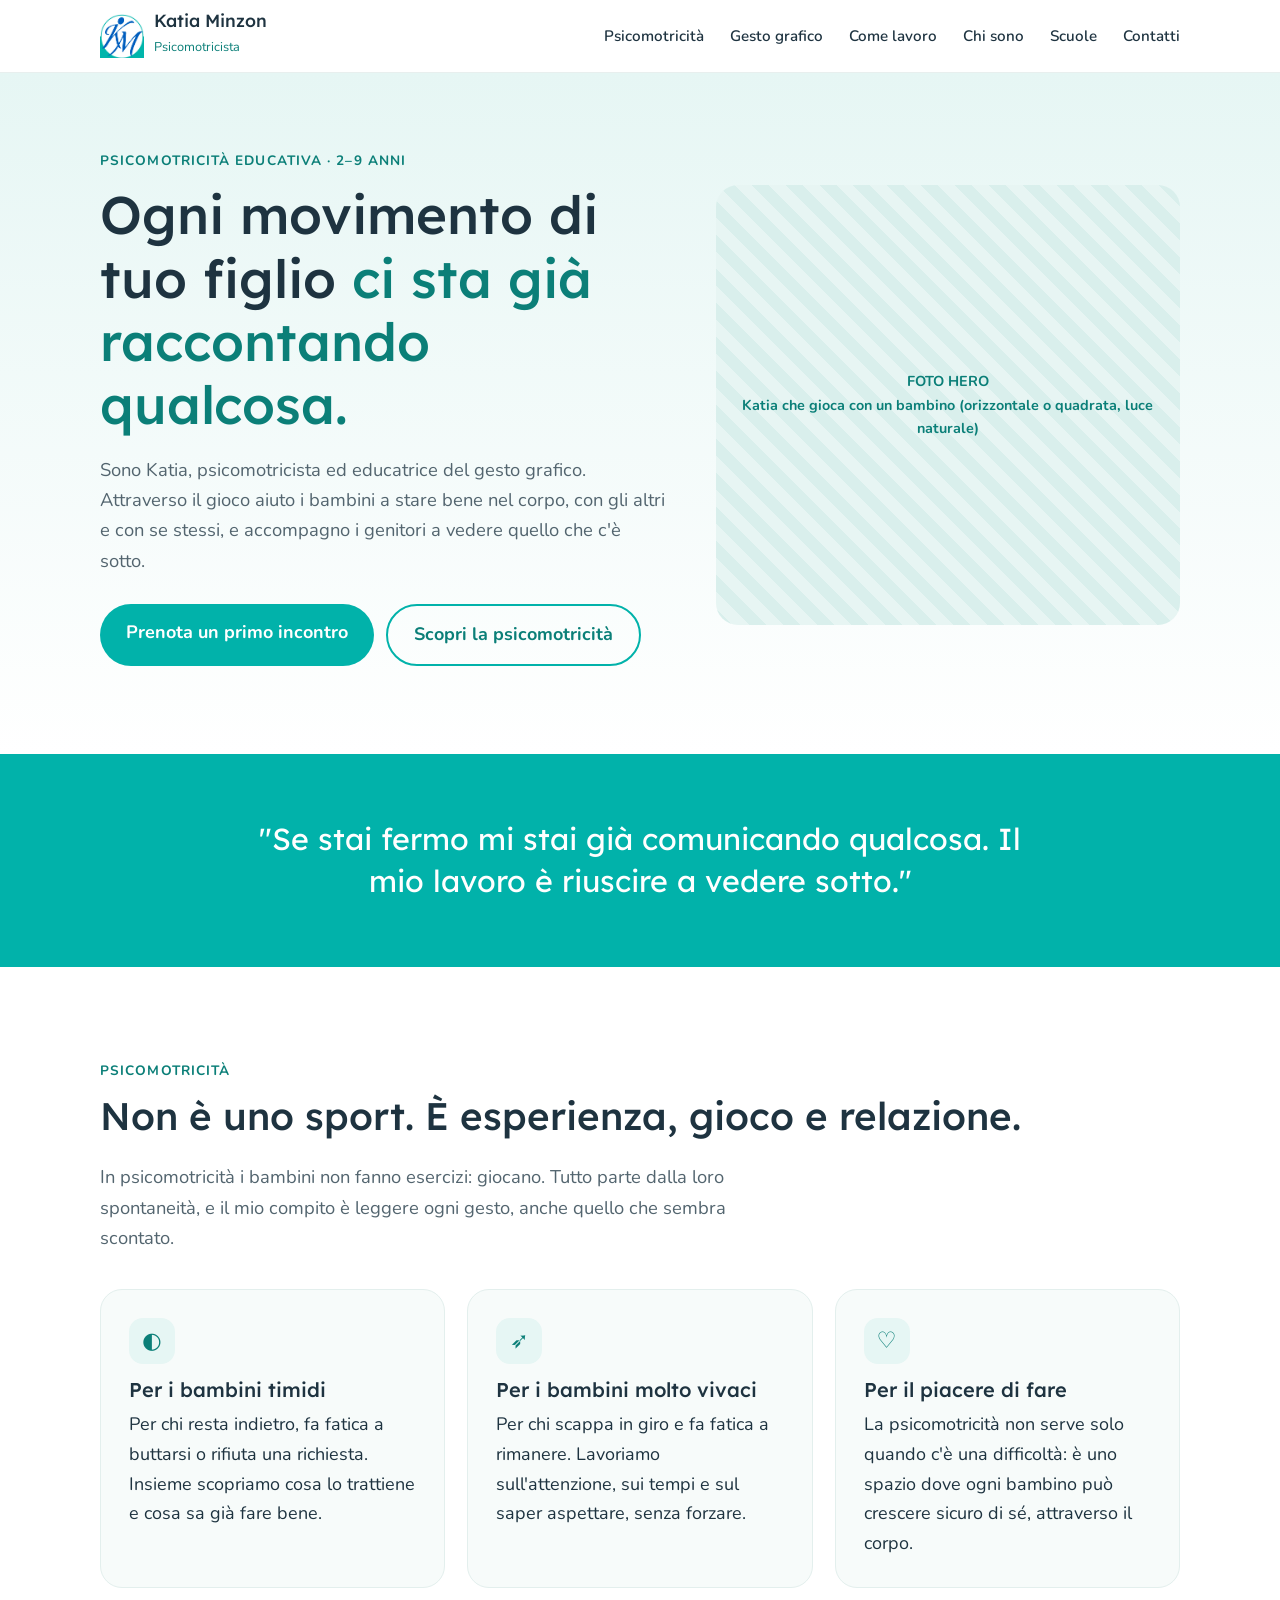
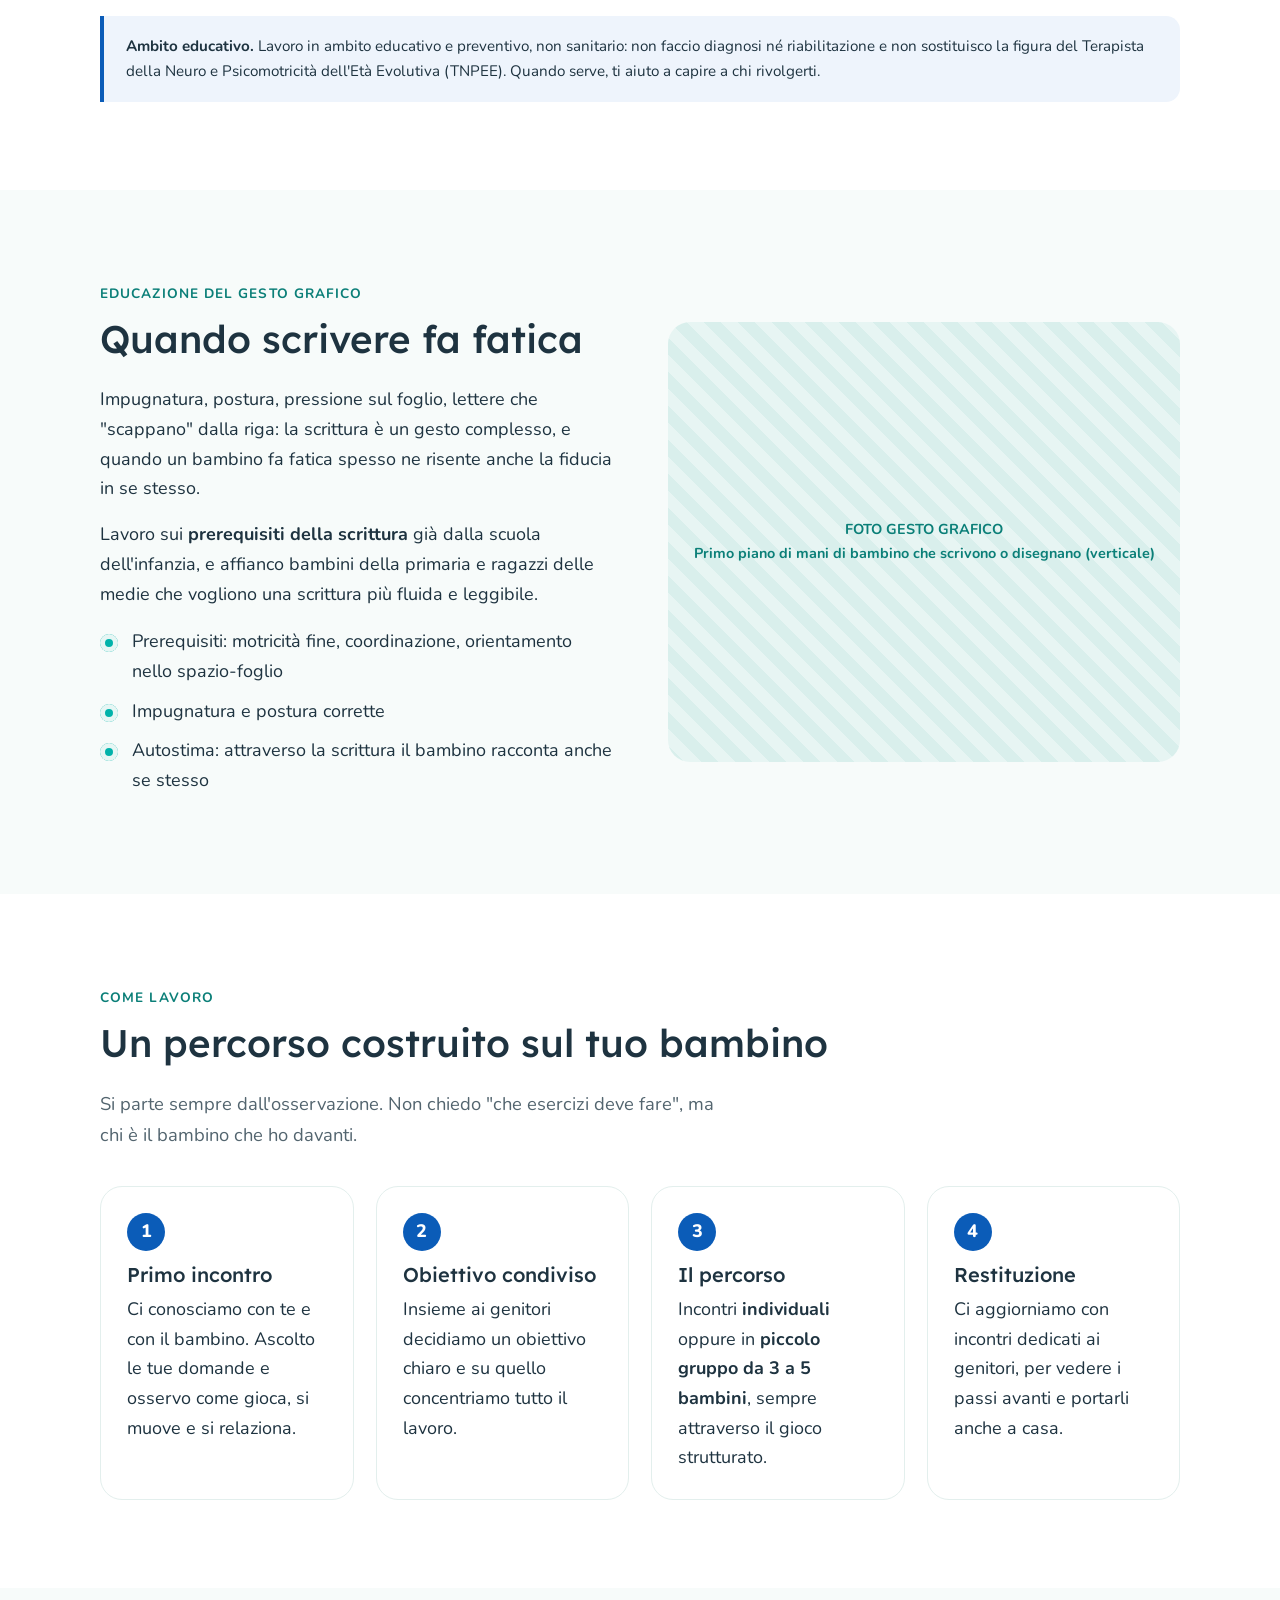
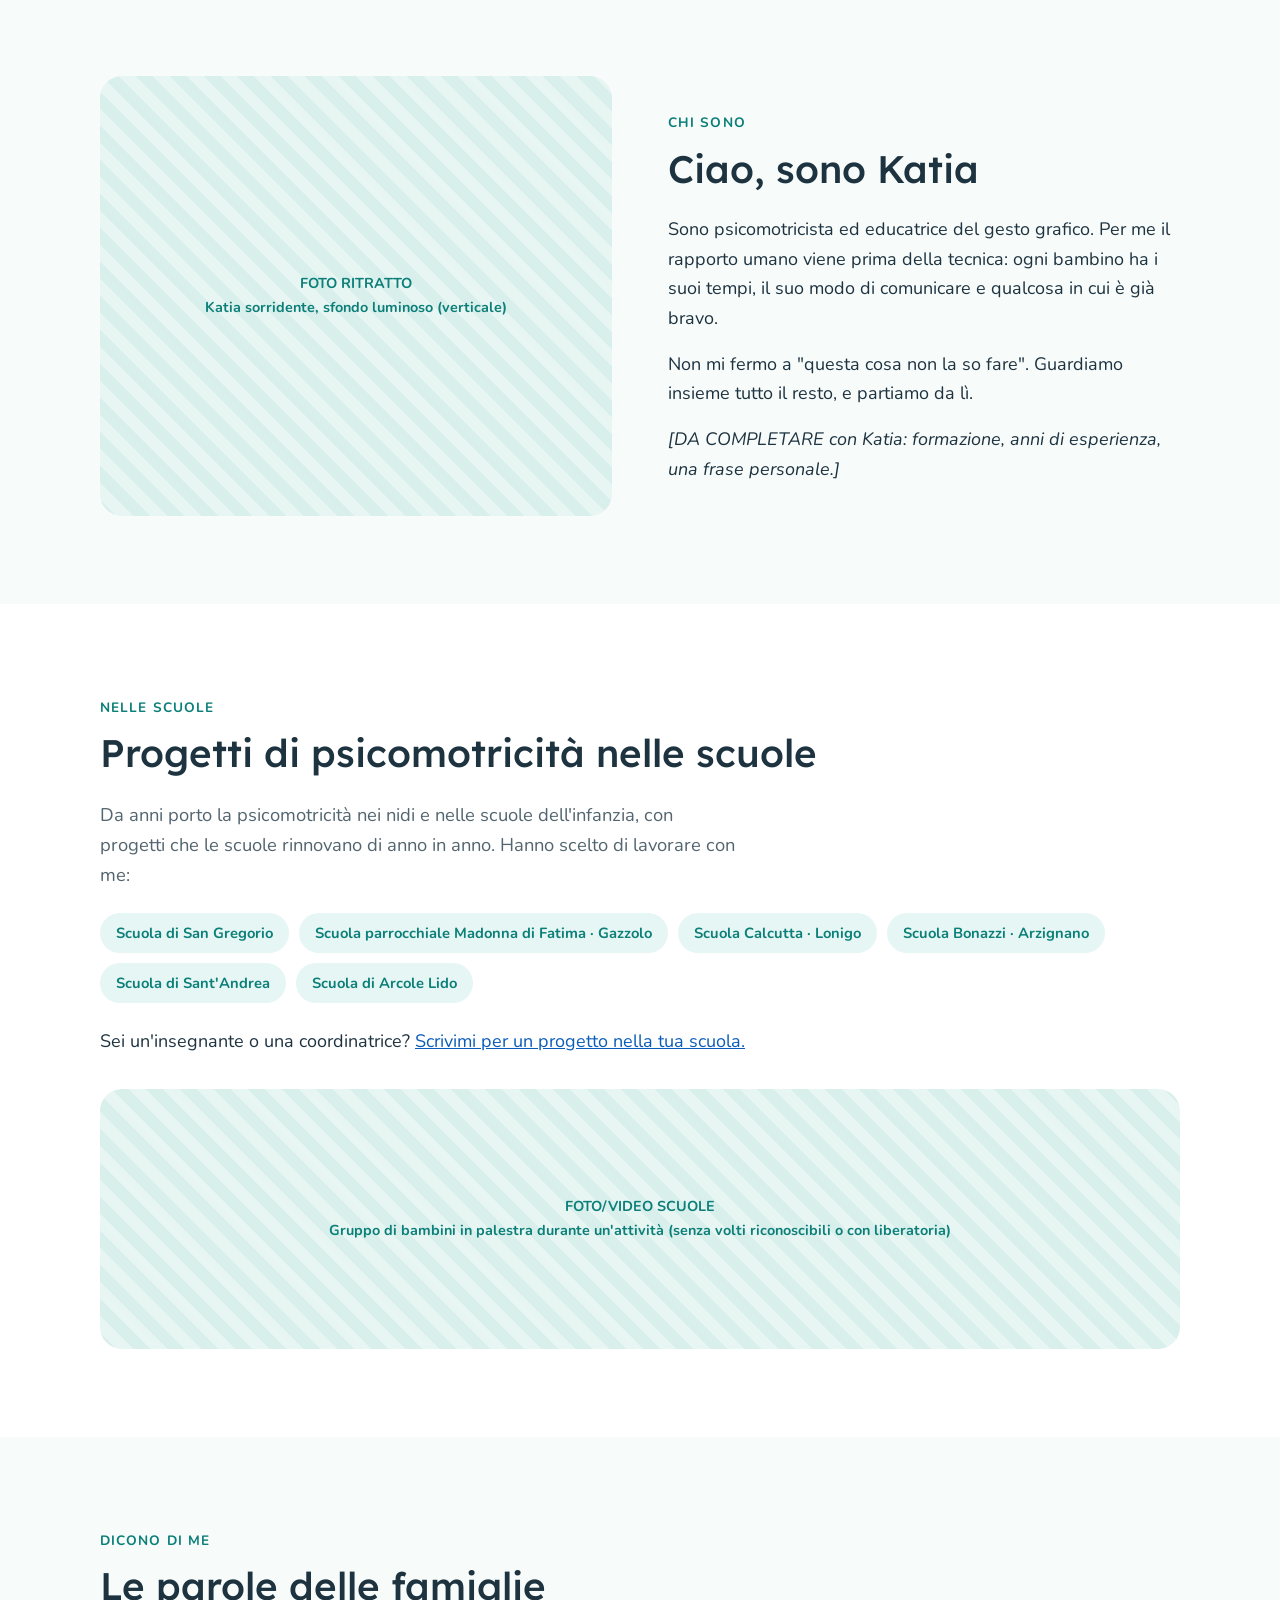
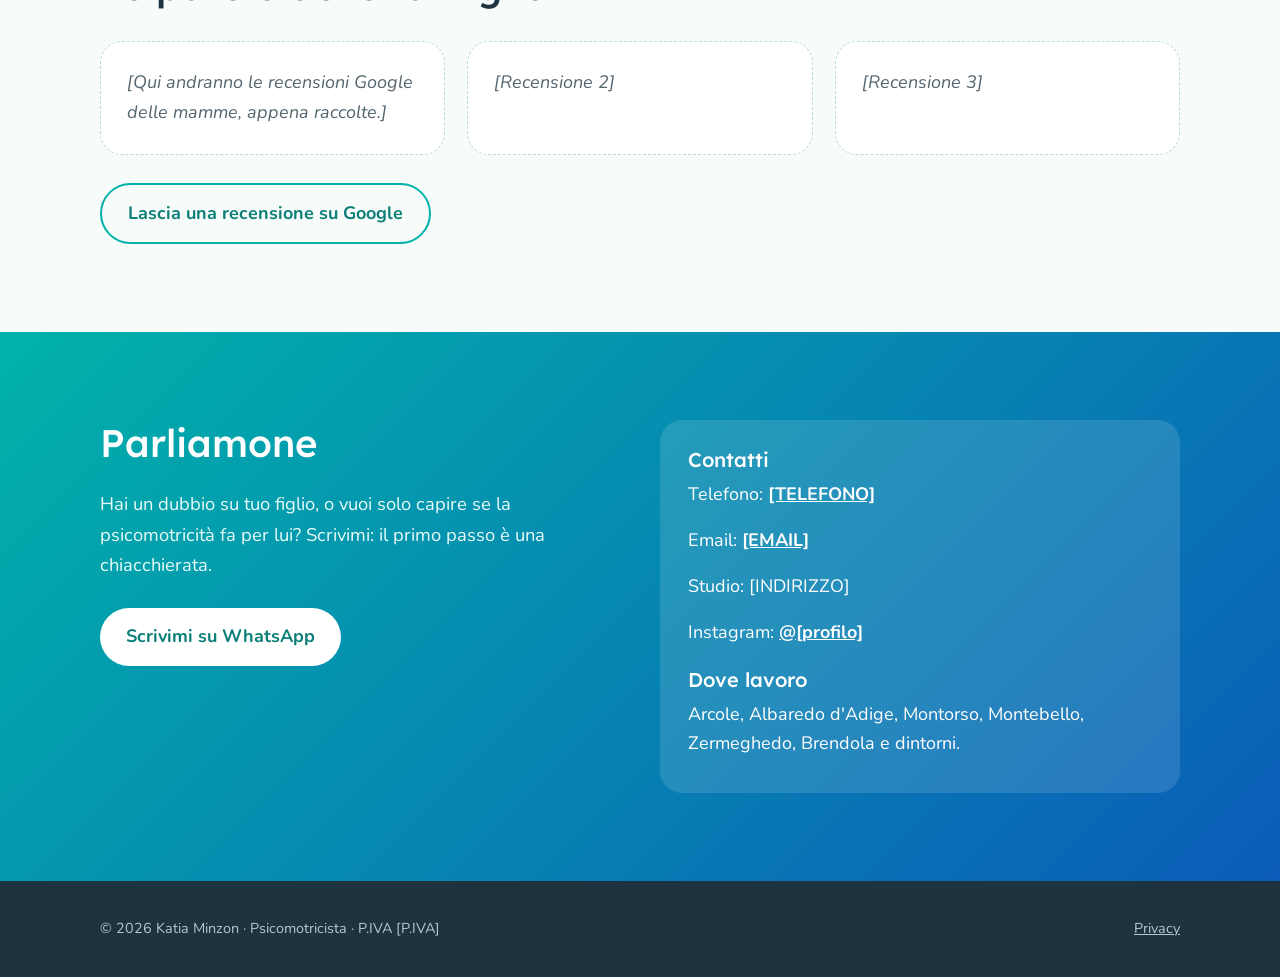
==== index.html @ dd5ebf05 "Prima bozza del sito di Katia Minzon Co-Authored-By: Claude Opus 5.5 <noreply@anthropic.com> Claude-" ====
<!DOCTYPE html>
<html lang="it">
<head>
<meta charset="utf-8">
<meta name="viewport" content="width=device-width,initial-scale=1">
<title>Katia Minzon · Psicomotricista ed educatrice del gesto grafico</title>
<meta name="description" content="Psicomotricità educativa per bambini da 2 a 9 anni ed educazione del gesto grafico. Percorsi individuali e in piccolo gruppo tra Arcole, Albaredo, Montorso, Montebello, Zermeghedo e Brendola.">
<link rel="icon" href="img/favicon.png">
<link rel="preconnect" href="https://fonts.googleapis.com">
<link rel="preconnect" href="https://fonts.gstatic.com" crossorigin>
<link href="https://fonts.googleapis.com/css2?family=Lexend:wght@400;500&family=Nunito:wght@400;600;700;800&display=swap" rel="stylesheet">
<link rel="stylesheet" href="style.css">
<!-- DA COMPLETARE: dati per Google (indirizzo, telefono) -->
<script type="application/ld+json">
{
  "@context":"https://schema.org",
  "@type":"LocalBusiness",
  "name":"Katia Minzon Psicomotricista",
  "description":"Psicomotricità educativa ed educazione del gesto grafico per bambini.",
  "areaServed":["Arcole","Albaredo d'Adige","Montorso Vicentino","Montebello Vicentino","Zermeghedo","Brendola","Lonigo","Arzignano"],
  "telephone":"[TELEFONO]",
  "email":"[EMAIL]"
}
</script>
</head>
<body>

<header>
  <div class="wrap nav">
    <a class="brand" href="#top">
      <img src="img/km-mark.png" alt="Logo KM">
      <span><b>Katia Minzon</b><small>Psicomotricista</small></span>
    </a>
    <button class="menu-btn" aria-label="Apri menu" onclick="document.getElementById('menu').classList.toggle('open')">☰</button>
    <ul id="menu" onclick="this.classList.remove('open')">
      <li><a href="#psicomotricita">Psicomotricità</a></li>
      <li><a href="#gesto-grafico">Gesto grafico</a></li>
      <li><a href="#come-lavoro">Come lavoro</a></li>
      <li><a href="#chi-sono">Chi sono</a></li>
      <li><a href="#scuole">Scuole</a></li>
      <li><a href="#contatti">Contatti</a></li>
    </ul>
  </div>
</header>

<main id="top">

<!-- ================= HERO ================= -->
<section class="hero">
  <div class="wrap grid">
    <div>
      <span class="eyebrow">Psicomotricità educativa · 2–9 anni</span>
      <h1>Ogni movimento di tuo figlio <span>ci sta già raccontando qualcosa.</span></h1>
      <p class="lead">Sono Katia, psicomotricista ed educatrice del gesto grafico. Attraverso il gioco aiuto i bambini a stare bene nel corpo, con gli altri e con se stessi, e accompagno i genitori a vedere quello che c'è sotto.</p>
      <div class="btns">
        <a class="btn btn-primary" href="#contatti">Prenota un primo incontro</a>
        <a class="btn btn-ghost" href="#psicomotricita">Scopri la psicomotricità</a>
      </div>
    </div>
    <div class="photo tall">FOTO HERO<br>Katia che gioca con un bambino (orizzontale o quadrata, luce naturale)</div>
  </div>
</section>

<!-- ================= CITAZIONE ================= -->
<div class="quote">
  <div class="wrap"><p>"Se stai fermo mi stai già comunicando qualcosa. Il mio lavoro è riuscire a vedere sotto."</p></div>
</div>

<!-- ================= PSICOMOTRICITÀ ================= -->
<section id="psicomotricita">
  <div class="wrap">
    <span class="eyebrow">Psicomotricità</span>
    <h2>Non è uno sport. È esperienza, gioco e relazione.</h2>
    <p class="lead">In psicomotricità i bambini non fanno esercizi: giocano. Tutto parte dalla loro spontaneità, e il mio compito è leggere ogni gesto, anche quello che sembra scontato.</p>

    <div class="cards">
      <div class="card"><div class="ic">◐</div><h3>Per i bambini timidi</h3><p>Per chi resta indietro, fa fatica a buttarsi o rifiuta una richiesta. Insieme scopriamo cosa lo trattiene e cosa sa già fare bene.</p></div>
      <div class="card"><div class="ic">➶</div><h3>Per i bambini molto vivaci</h3><p>Per chi scappa in giro e fa fatica a rimanere. Lavoriamo sull'attenzione, sui tempi e sul saper aspettare, senza forzare.</p></div>
      <div class="card"><div class="ic">♡</div><h3>Per il piacere di fare</h3><p>La psicomotricità non serve solo quando c'è una difficoltà: è uno spazio dove ogni bambino può crescere sicuro di sé, attraverso il corpo.</p></div>
    </div>

    <p class="note"><strong>Ambito educativo.</strong> Lavoro in ambito educativo e preventivo, non sanitario: non faccio diagnosi né riabilitazione e non sostituisco la figura del Terapista della Neuro e Psicomotricità dell'Età Evolutiva (TNPEE). Quando serve, ti aiuto a capire a chi rivolgerti.</p>
  </div>
</section>

<!-- ================= GESTO GRAFICO ================= -->
<section id="gesto-grafico" class="alt">
  <div class="wrap split">
    <div>
      <span class="eyebrow">Educazione del gesto grafico</span>
      <h2>Quando scrivere fa fatica</h2>
      <p>Impugnatura, postura, pressione sul foglio, lettere che "scappano" dalla riga: la scrittura è un gesto complesso, e quando un bambino fa fatica spesso ne risente anche la fiducia in se stesso.</p>
      <p>Lavoro sui <strong>prerequisiti della scrittura</strong> già dalla scuola dell'infanzia, e affianco bambini della primaria e ragazzi delle medie che vogliono una scrittura più fluida e leggibile.</p>
      <ul class="check">
        <li>Prerequisiti: motricità fine, coordinazione, orientamento nello spazio-foglio</li>
        <li>Impugnatura e postura corrette</li>
        <li>Autostima: attraverso la scrittura il bambino racconta anche se stesso</li>
      </ul>
    </div>
    <div class="photo tall">FOTO GESTO GRAFICO<br>Primo piano di mani di bambino che scrivono o disegnano (verticale)</div>
  </div>
</section>

<!-- ================= COME LAVORO ================= -->
<section id="come-lavoro">
  <div class="wrap">
    <span class="eyebrow">Come lavoro</span>
    <h2>Un percorso costruito sul tuo bambino</h2>
    <p class="lead">Si parte sempre dall'osservazione. Non chiedo "che esercizi deve fare", ma chi è il bambino che ho davanti.</p>
    <div class="steps">
      <div class="step"><h3>Primo incontro</h3><p>Ci conosciamo con te e con il bambino. Ascolto le tue domande e osservo come gioca, si muove e si relaziona.</p></div>
      <div class="step"><h3>Obiettivo condiviso</h3><p>Insieme ai genitori decidiamo un obiettivo chiaro e su quello concentriamo tutto il lavoro.</p></div>
      <div class="step"><h3>Il percorso</h3><p>Incontri <strong>individuali</strong> oppure in <strong>piccolo gruppo da 3 a 5 bambini</strong>, sempre attraverso il gioco strutturato.</p></div>
      <div class="step"><h3>Restituzione</h3><p>Ci aggiorniamo con incontri dedicati ai genitori, per vedere i passi avanti e portarli anche a casa.</p></div>
    </div>
  </div>
</section>

<!-- ================= CHI SONO ================= -->
<section id="chi-sono" class="alt">
  <div class="wrap split">
    <div class="photo tall">FOTO RITRATTO<br>Katia sorridente, sfondo luminoso (verticale)</div>
    <div>
      <span class="eyebrow">Chi sono</span>
      <h2>Ciao, sono Katia</h2>
      <p>Sono psicomotricista ed educatrice del gesto grafico. Per me il rapporto umano viene prima della tecnica: ogni bambino ha i suoi tempi, il suo modo di comunicare e qualcosa in cui è già bravo.</p>
      <p>Non mi fermo a "questa cosa non la so fare". Guardiamo insieme tutto il resto, e partiamo da lì.</p>
      <p><em>[DA COMPLETARE con Katia: formazione, anni di esperienza, una frase personale.]</em></p>
    </div>
  </div>
</section>

<!-- ================= SCUOLE ================= -->
<section id="scuole">
  <div class="wrap">
    <span class="eyebrow">Nelle scuole</span>
    <h2>Progetti di psicomotricità nelle scuole</h2>
    <p class="lead">Da anni porto la psicomotricità nei nidi e nelle scuole dell'infanzia, con progetti che le scuole rinnovano di anno in anno. Hanno scelto di lavorare con me:</p>
    <div class="chips">
      <span class="chip">Scuola di San Gregorio</span>
      <span class="chip">Scuola parrocchiale Madonna di Fatima · Gazzolo</span>
      <span class="chip">Scuola Calcutta · Lonigo</span>
      <span class="chip">Scuola Bonazzi · Arzignano</span>
      <span class="chip">Scuola di Sant'Andrea</span>
      <span class="chip">Scuola di Arcole Lido</span>
    </div>
    <p style="margin-top:24px">Sei un'insegnante o una coordinatrice? <a href="#contatti">Scrivimi per un progetto nella tua scuola.</a></p>
    <div class="photo" style="margin-top:32px">FOTO/VIDEO SCUOLE<br>Gruppo di bambini in palestra durante un'attività (senza volti riconoscibili o con liberatoria)</div>
  </div>
</section>

<!-- ================= RECENSIONI ================= -->
<section class="alt">
  <div class="wrap">
    <span class="eyebrow">Dicono di me</span>
    <h2>Le parole delle famiglie</h2>
    <div class="reviews">
      <div class="review">[Qui andranno le recensioni Google delle mamme, appena raccolte.]</div>
      <div class="review">[Recensione 2]</div>
      <div class="review">[Recensione 3]</div>
    </div>
    <div class="btns"><a class="btn btn-ghost" href="[LINK-RECENSIONE-GOOGLE]">Lascia una recensione su Google</a></div>
  </div>
</section>

<!-- ================= CONTATTI ================= -->
<section id="contatti" class="contact">
  <div class="wrap grid">
    <div>
      <h2>Parliamone</h2>
      <p class="lead">Hai un dubbio su tuo figlio, o vuoi solo capire se la psicomotricità fa per lui? Scrivimi: il primo passo è una chiacchierata.</p>
      <div class="btns">
        <a class="btn btn-primary" href="https://wa.me/39[NUMERO]">Scrivimi su WhatsApp</a>
      </div>
    </div>
    <div class="box">
      <h3>Contatti</h3>
      <p>Telefono: <a href="tel:[TELEFONO]">[TELEFONO]</a></p>
      <p>Email: <a href="mailto:[EMAIL]">[EMAIL]</a></p>
      <p>Studio: [INDIRIZZO]</p>
      <p>Instagram: <a href="[LINK-INSTAGRAM]">@[profilo]</a></p>
      <h3 style="margin-top:20px">Dove lavoro</h3>
      <p>Arcole, Albaredo d'Adige, Montorso, Montebello, Zermeghedo, Brendola e dintorni.</p>
    </div>
  </div>
</section>
</main>

<footer>
  <div class="wrap">
    <span>© 2026 Katia Minzon · Psicomotricista · P.IVA [P.IVA]</span>
    <span><a href="privacy.html" style="color:#b8c6cc">Privacy</a></span>
  </div>
</footer>
</body>
</html>
---- style.css ----
/* ====== Colori presi dal logo ====== */
:root{
  --teal:#01B2AA;
  --teal-dark:#0B7F78;
  --blue:#0B5CB8;
  --ink:#1E3340;
  --muted:#53656F;
  --cream:#F7FBFA;
  --mint:#E6F6F4;
  --white:#fff;
  --radius:22px;
  --max:1120px;
}
*{box-sizing:border-box;margin:0;padding:0}
html{scroll-behavior:smooth}
body{font-family:"Nunito",system-ui,sans-serif;color:var(--ink);background:var(--white);line-height:1.65;font-size:18px}
img{max-width:100%;display:block}
a{color:var(--blue)}
h1,h2,h3{font-family:"Lexend",sans-serif;font-weight:500;line-height:1.2;color:var(--ink)}
h1{font-size:clamp(2rem,5vw,3.3rem)}
h2{font-size:clamp(1.6rem,3.5vw,2.4rem);margin-bottom:.6em}
h3{font-size:1.25rem;margin-bottom:.4em}
p+p{margin-top:.9em}
.wrap{max-width:var(--max);margin:0 auto;padding:0 20px}
section{padding:88px 0}
.eyebrow{display:inline-block;font-weight:700;font-size:.85rem;letter-spacing:.08em;text-transform:uppercase;color:var(--teal-dark);margin-bottom:.8em}
.lead{font-size:1.15rem;color:var(--muted);max-width:640px}

/* ====== Header ====== */
header{position:sticky;top:0;z-index:20;background:rgba(255,255,255,.94);backdrop-filter:blur(8px);border-bottom:1px solid #e8efee}
.nav{display:flex;align-items:center;justify-content:space-between;height:72px}
.brand{display:flex;align-items:center;gap:10px;text-decoration:none;color:var(--ink)}
.brand img{width:44px;height:44px}
.brand b{font-family:"Lexend";font-weight:500;font-size:1.1rem;display:block;line-height:1.1}
.brand small{color:var(--teal-dark);font-size:.8rem}
.nav ul{display:flex;gap:26px;list-style:none}
.nav ul a{text-decoration:none;color:var(--ink);font-weight:600;font-size:.95rem}
.nav ul a:hover{color:var(--teal-dark)}
.menu-btn{display:none;background:none;border:0;font-size:1.7rem;color:var(--ink);cursor:pointer}

/* ====== Bottoni ====== */
.btn{display:inline-block;padding:14px 26px;border-radius:999px;font-weight:700;text-decoration:none;transition:transform .15s}
.btn:hover{transform:translateY(-2px)}
.btn-primary{background:var(--teal);color:#fff}
.btn-ghost{border:2px solid var(--teal);color:var(--teal-dark)}
.btns{display:flex;gap:12px;flex-wrap:wrap;margin-top:28px}

/* ====== Hero ====== */
.hero{background:linear-gradient(180deg,var(--mint),var(--white));padding:72px 0 88px}
.hero .grid{display:grid;grid-template-columns:1.1fr .9fr;gap:48px;align-items:center}
.hero h1 span{color:var(--teal-dark)}
.hero p.lead{margin-top:18px}

/* Segnaposto foto: sostituire con <img src="img/....jpg" alt="..."> */
.photo{background:repeating-linear-gradient(45deg,#d9efec,#d9efec 12px,#e7f5f3 12px,#e7f5f3 24px);border-radius:var(--radius);display:flex;align-items:center;justify-content:center;text-align:center;color:var(--teal-dark);font-weight:700;font-size:.9rem;padding:20px;min-height:260px;overflow:hidden}
.photo img{width:100%;height:100%;object-fit:cover}
.photo.tall{min-height:440px}

/* ====== Citazione ====== */
.quote{background:var(--teal);color:#fff;text-align:center;padding:64px 0}
.quote p{font-family:"Lexend";font-size:clamp(1.3rem,3vw,1.9rem);max-width:820px;margin:0 auto;line-height:1.4}

/* ====== Card ====== */
.cards{display:grid;grid-template-columns:repeat(auto-fit,minmax(250px,1fr));gap:22px;margin-top:36px}
.card{background:var(--cream);border:1px solid #e3efed;border-radius:var(--radius);padding:28px}
.card .ic{width:46px;height:46px;border-radius:14px;background:var(--mint);color:var(--teal-dark);display:flex;align-items:center;justify-content:center;font-size:1.4rem;margin-bottom:14px}
.split{display:grid;grid-template-columns:1fr 1fr;gap:56px;align-items:center}
.alt{background:var(--cream)}
ul.check{list-style:none;margin-top:18px}
ul.check li{padding-left:32px;position:relative;margin-bottom:10px}
ul.check li::before{content:"";position:absolute;left:0;top:7px;width:18px;height:18px;border-radius:50%;background:var(--teal);box-shadow:inset 0 0 0 5px var(--mint)}

/* ====== Avviso ambito educativo ====== */
.note{margin-top:28px;border-left:4px solid var(--blue);background:#EEF4FC;padding:18px 22px;border-radius:0 14px 14px 0;font-size:.95rem;color:var(--ink)}

/* ====== Percorso (step) ====== */
.steps{counter-reset:s;display:grid;grid-template-columns:repeat(auto-fit,minmax(220px,1fr));gap:22px;margin-top:36px}
.step{counter-increment:s;background:#fff;border-radius:var(--radius);padding:26px;border:1px solid #e3efed}
.step::before{content:counter(s);display:flex;width:38px;height:38px;border-radius:50%;background:var(--blue);color:#fff;align-items:center;justify-content:center;font-weight:800;margin-bottom:12px}

/* ====== Scuole / zone ====== */
.chips{display:flex;flex-wrap:wrap;gap:10px;margin-top:22px}
.chip{background:var(--mint);color:var(--teal-dark);padding:8px 16px;border-radius:999px;font-weight:700;font-size:.92rem}

/* ====== Recensioni ====== */
.reviews{display:grid;grid-template-columns:repeat(auto-fit,minmax(260px,1fr));gap:22px;margin-top:32px}
.review{background:#fff;border-radius:var(--radius);padding:26px;border:1px dashed #b9dcd8;color:var(--muted);font-style:italic}

/* ====== Contatti ====== */
.contact{background:linear-gradient(135deg,var(--teal),var(--blue));color:#fff}
.contact h2,.contact h3{color:#fff}
.contact .lead{color:#e9fbf9}
.contact .grid{display:grid;grid-template-columns:1fr 1fr;gap:40px;align-items:start}
.contact .box{background:rgba(255,255,255,.12);border-radius:var(--radius);padding:28px}
.contact .box p{margin-bottom:6px}
.contact a{color:#fff;font-weight:700}
.contact .btn-primary{background:#fff;color:var(--teal-dark)}

footer{background:var(--ink);color:#b8c6cc;padding:36px 0;font-size:.9rem}
footer .wrap{display:flex;justify-content:space-between;gap:20px;flex-wrap:wrap}

/* ====== Mobile ====== */
@media (max-width:860px){
  body{font-size:17px}
  section{padding:64px 0}
  .hero .grid,.split,.contact .grid{grid-template-columns:1fr;gap:32px}
  .split .photo{order:-1}
  .menu-btn{display:block}
  .nav ul{display:none;position:absolute;top:72px;left:0;right:0;background:#fff;flex-direction:column;gap:0;border-bottom:1px solid #e8efee}
  .nav ul.open{display:flex}
  .nav ul a{display:block;padding:14px 20px}
  .photo.tall{min-height:320px}
}
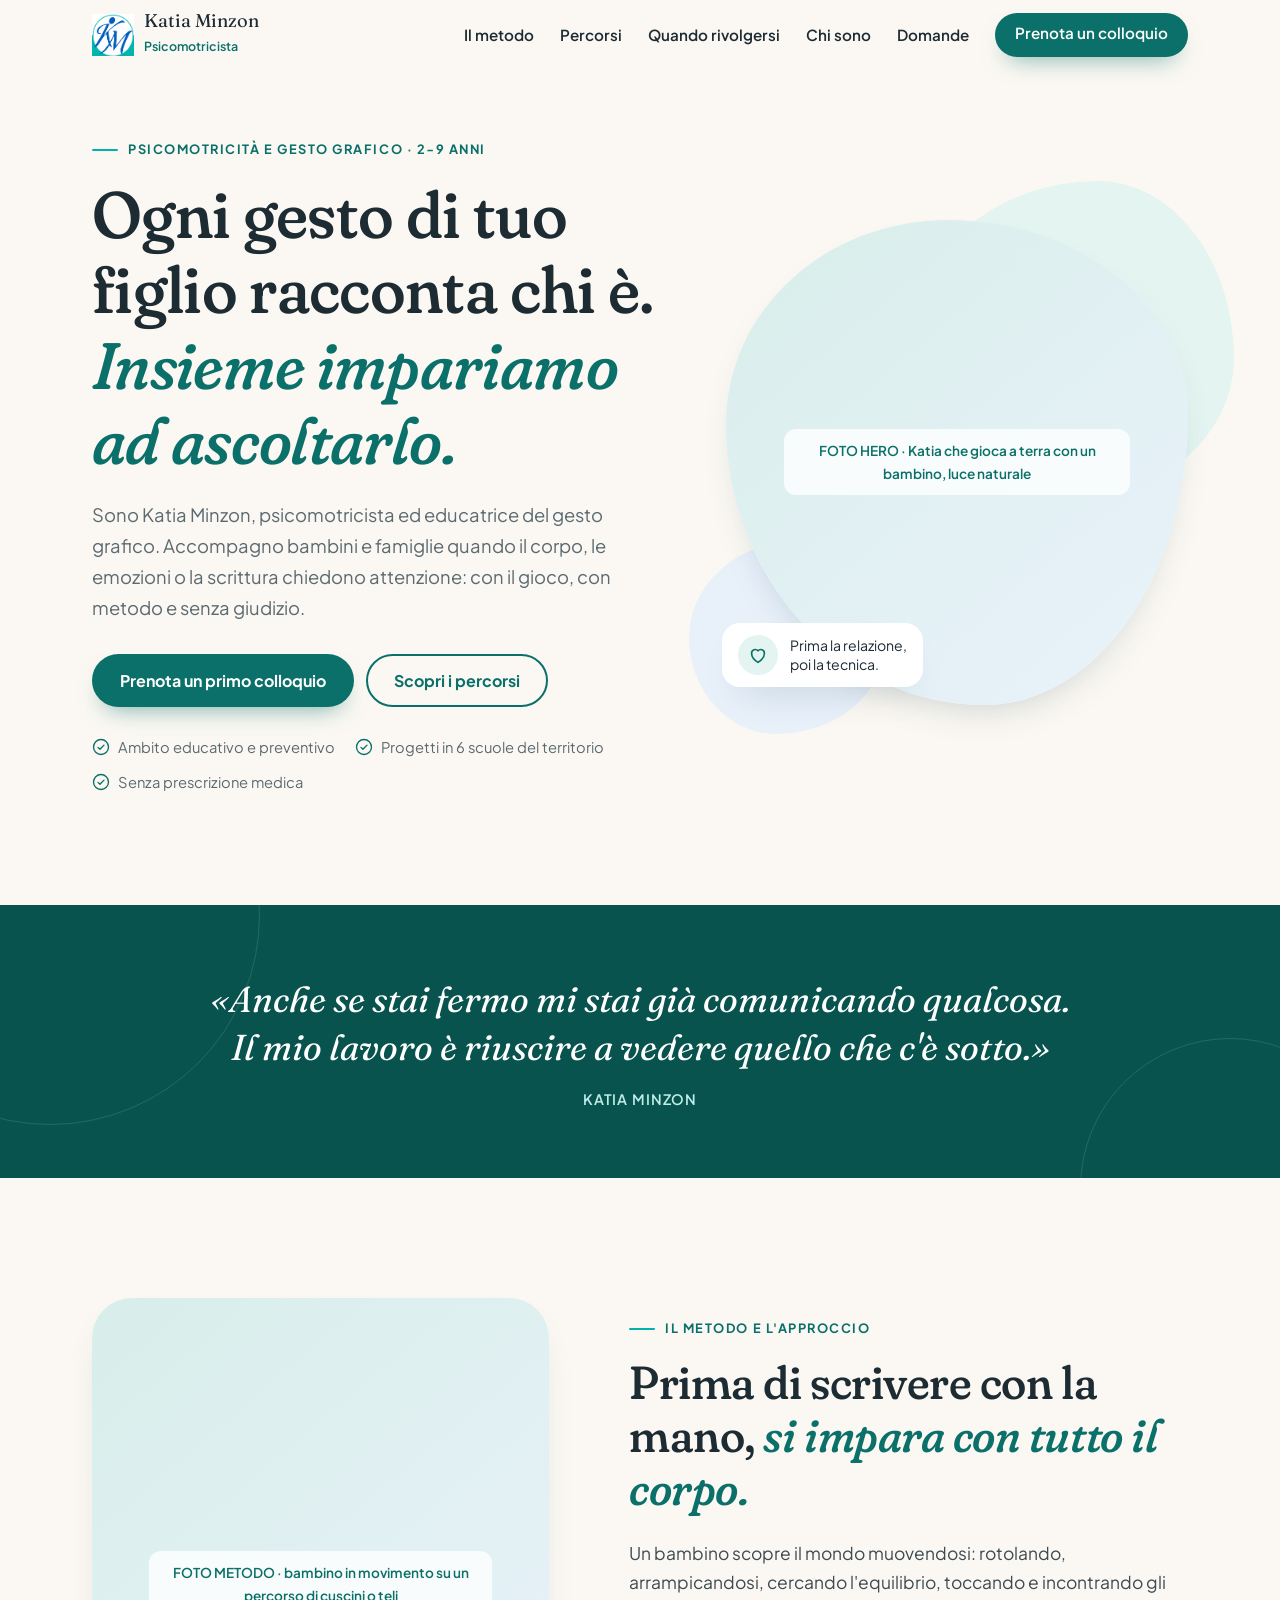
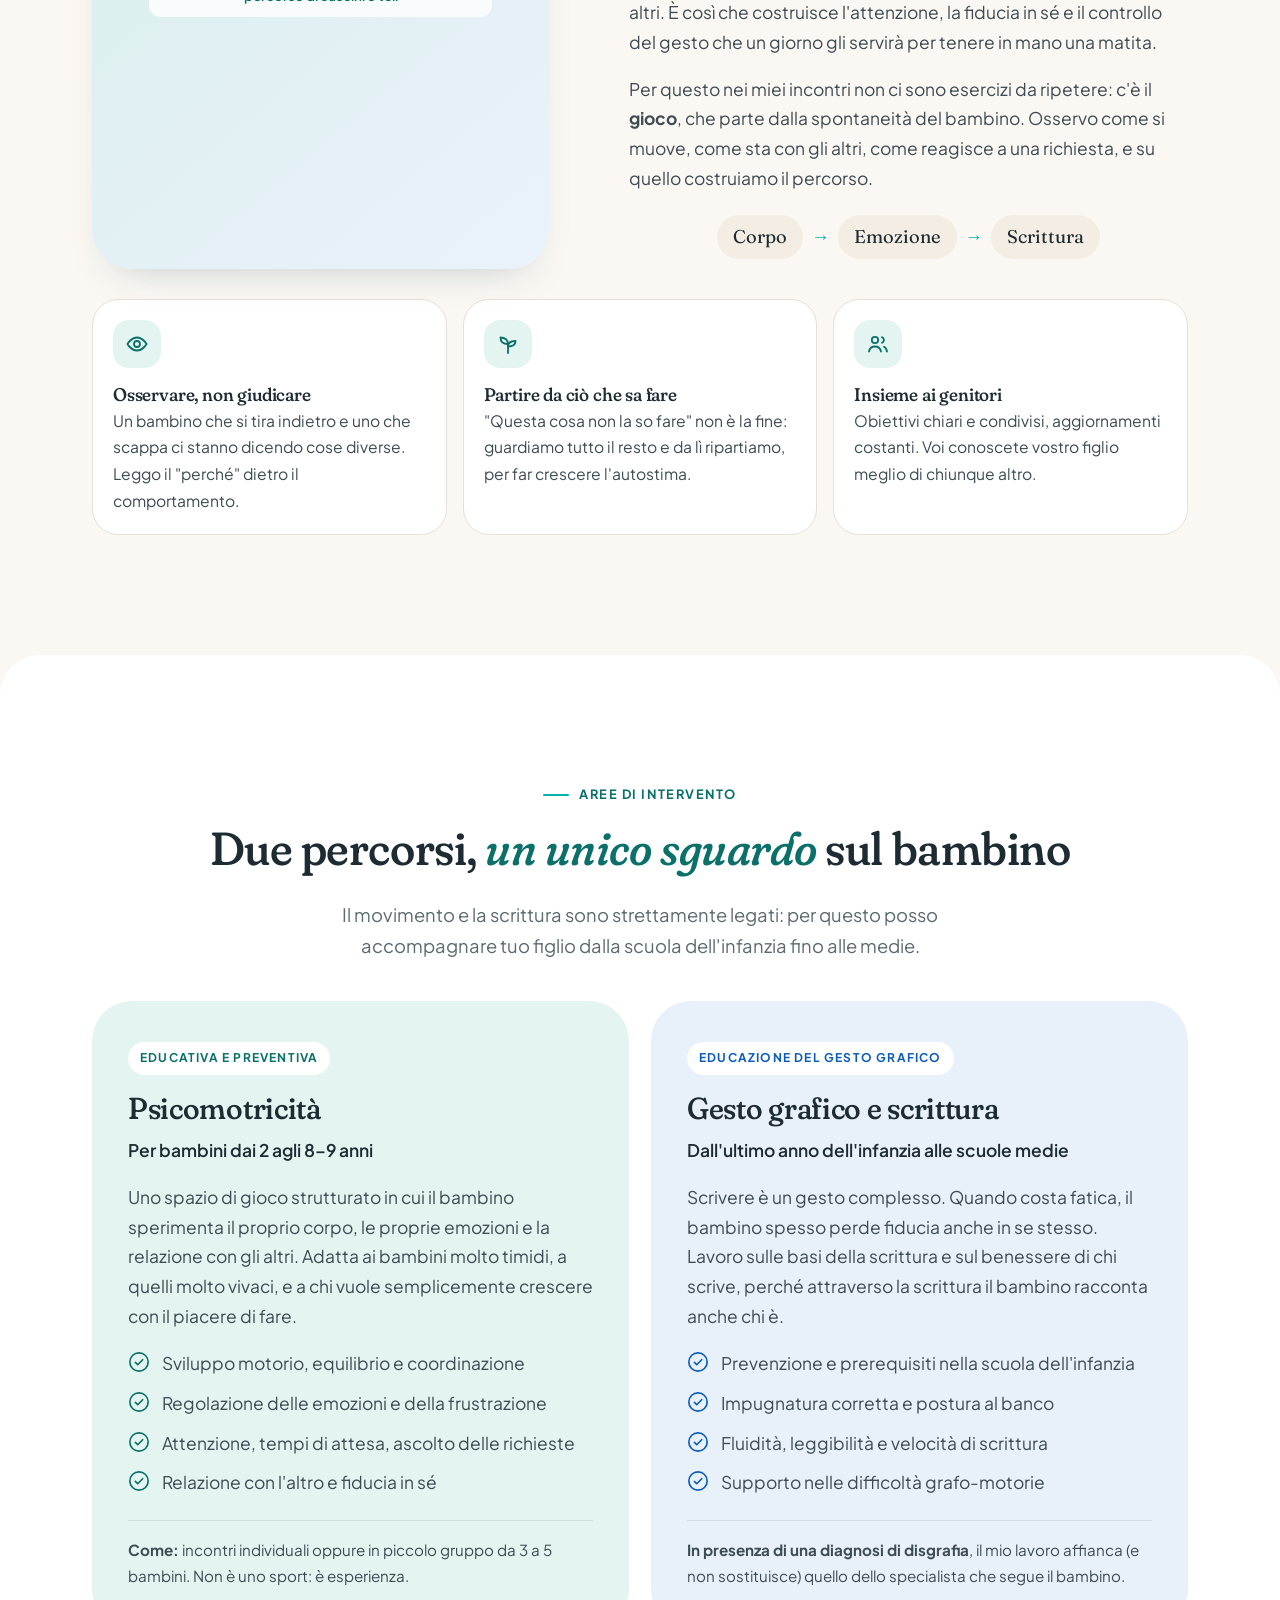
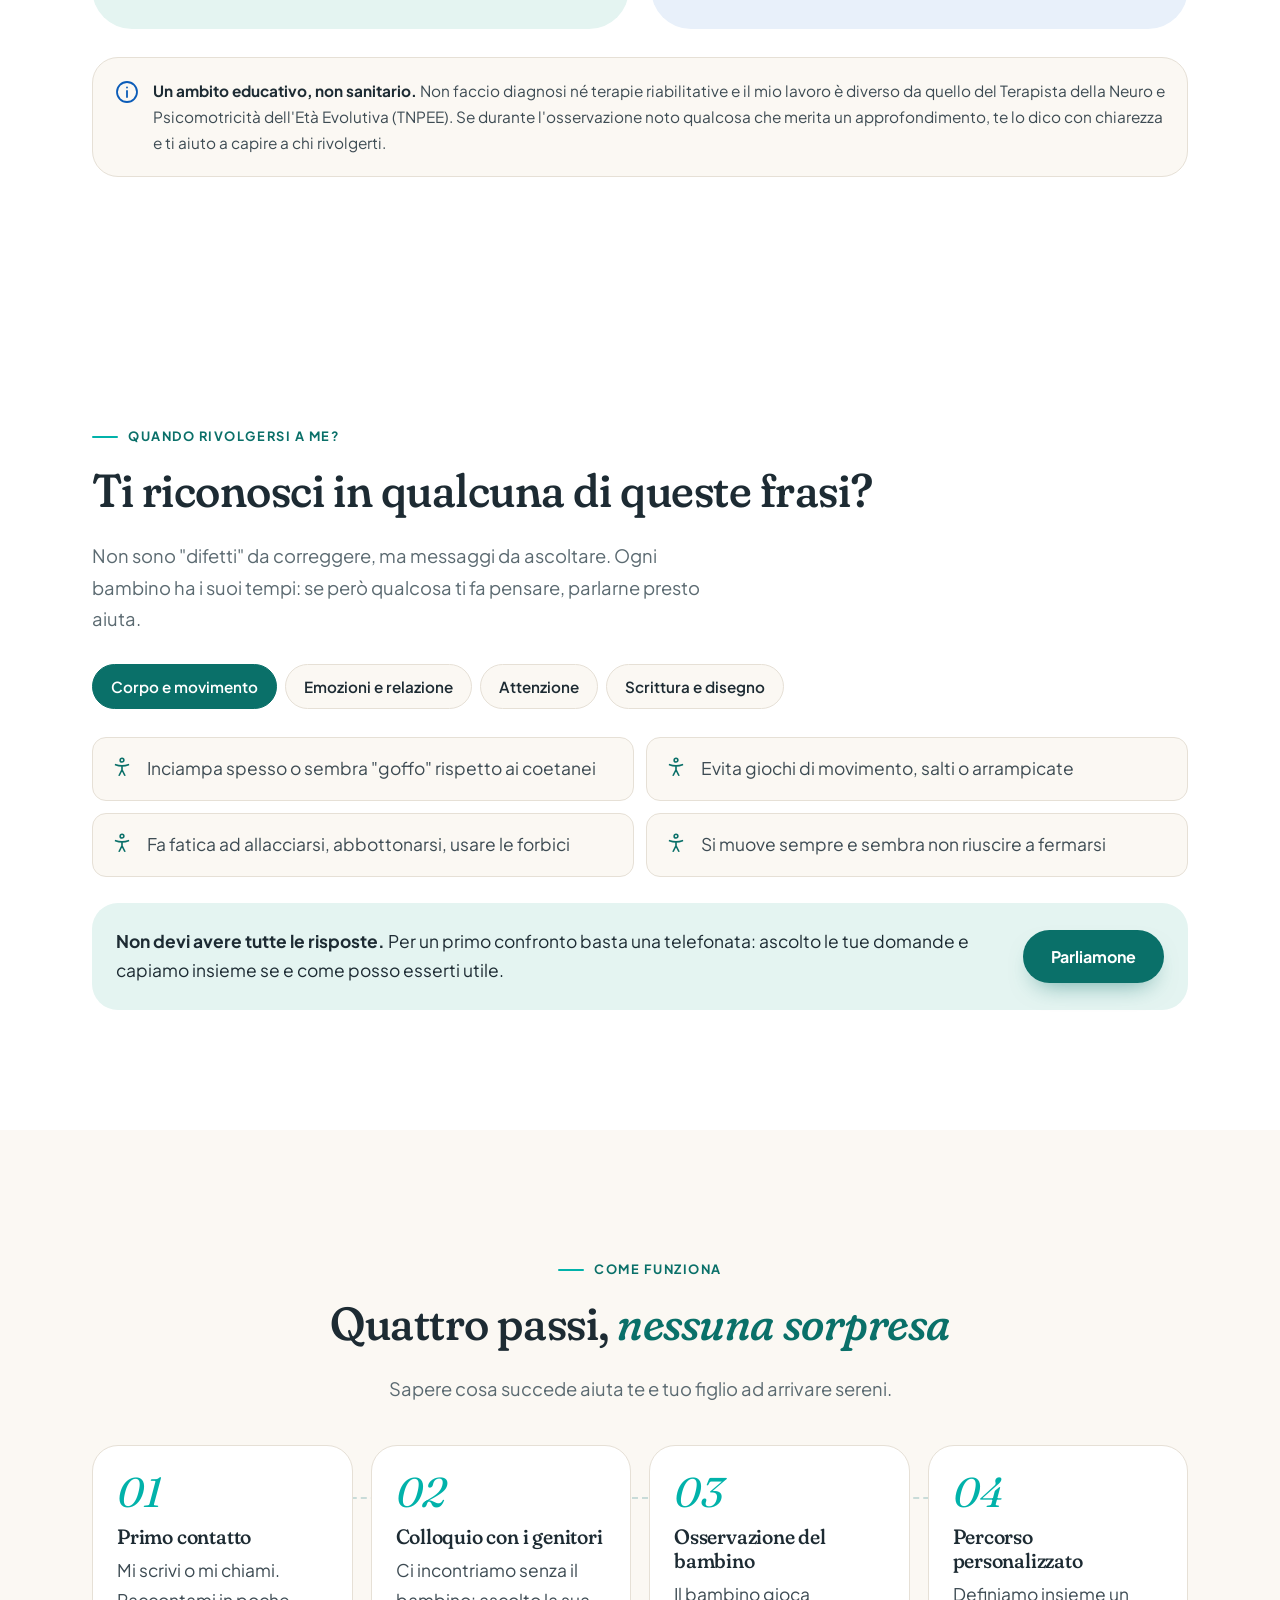
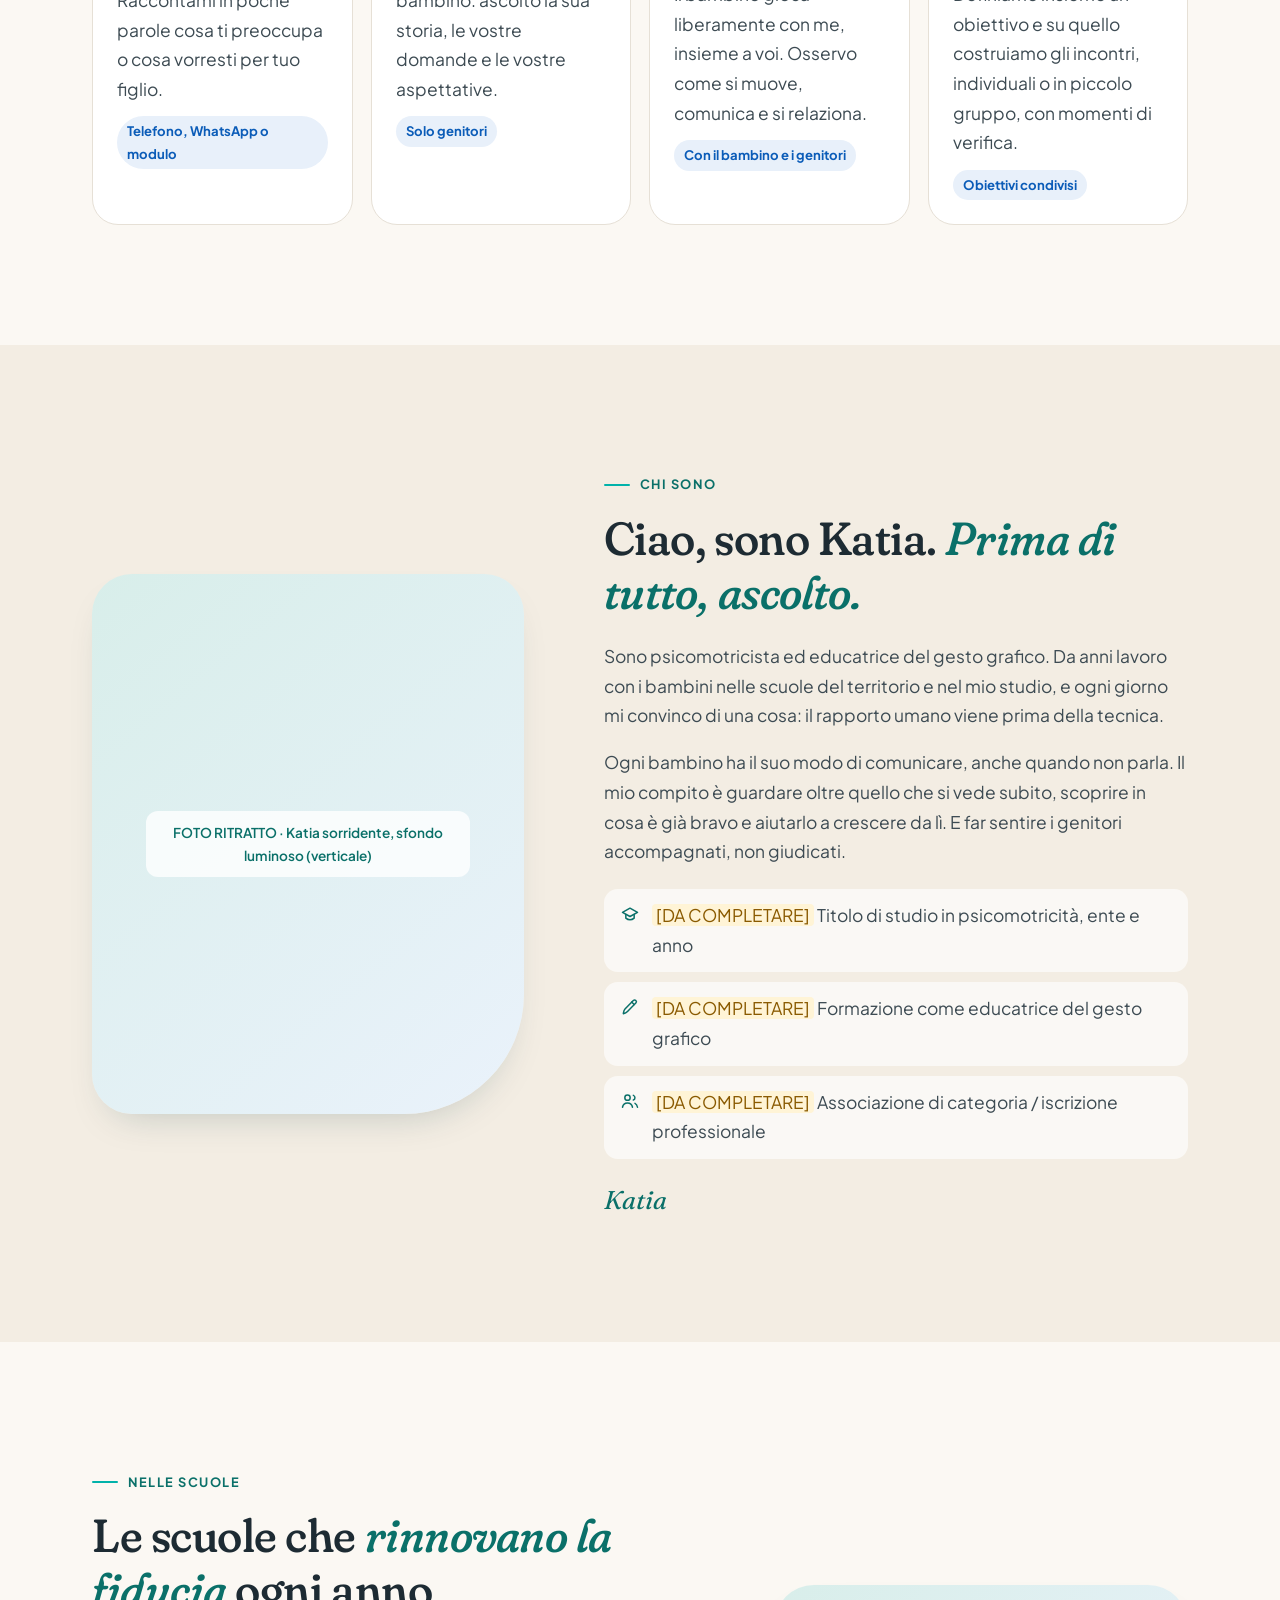
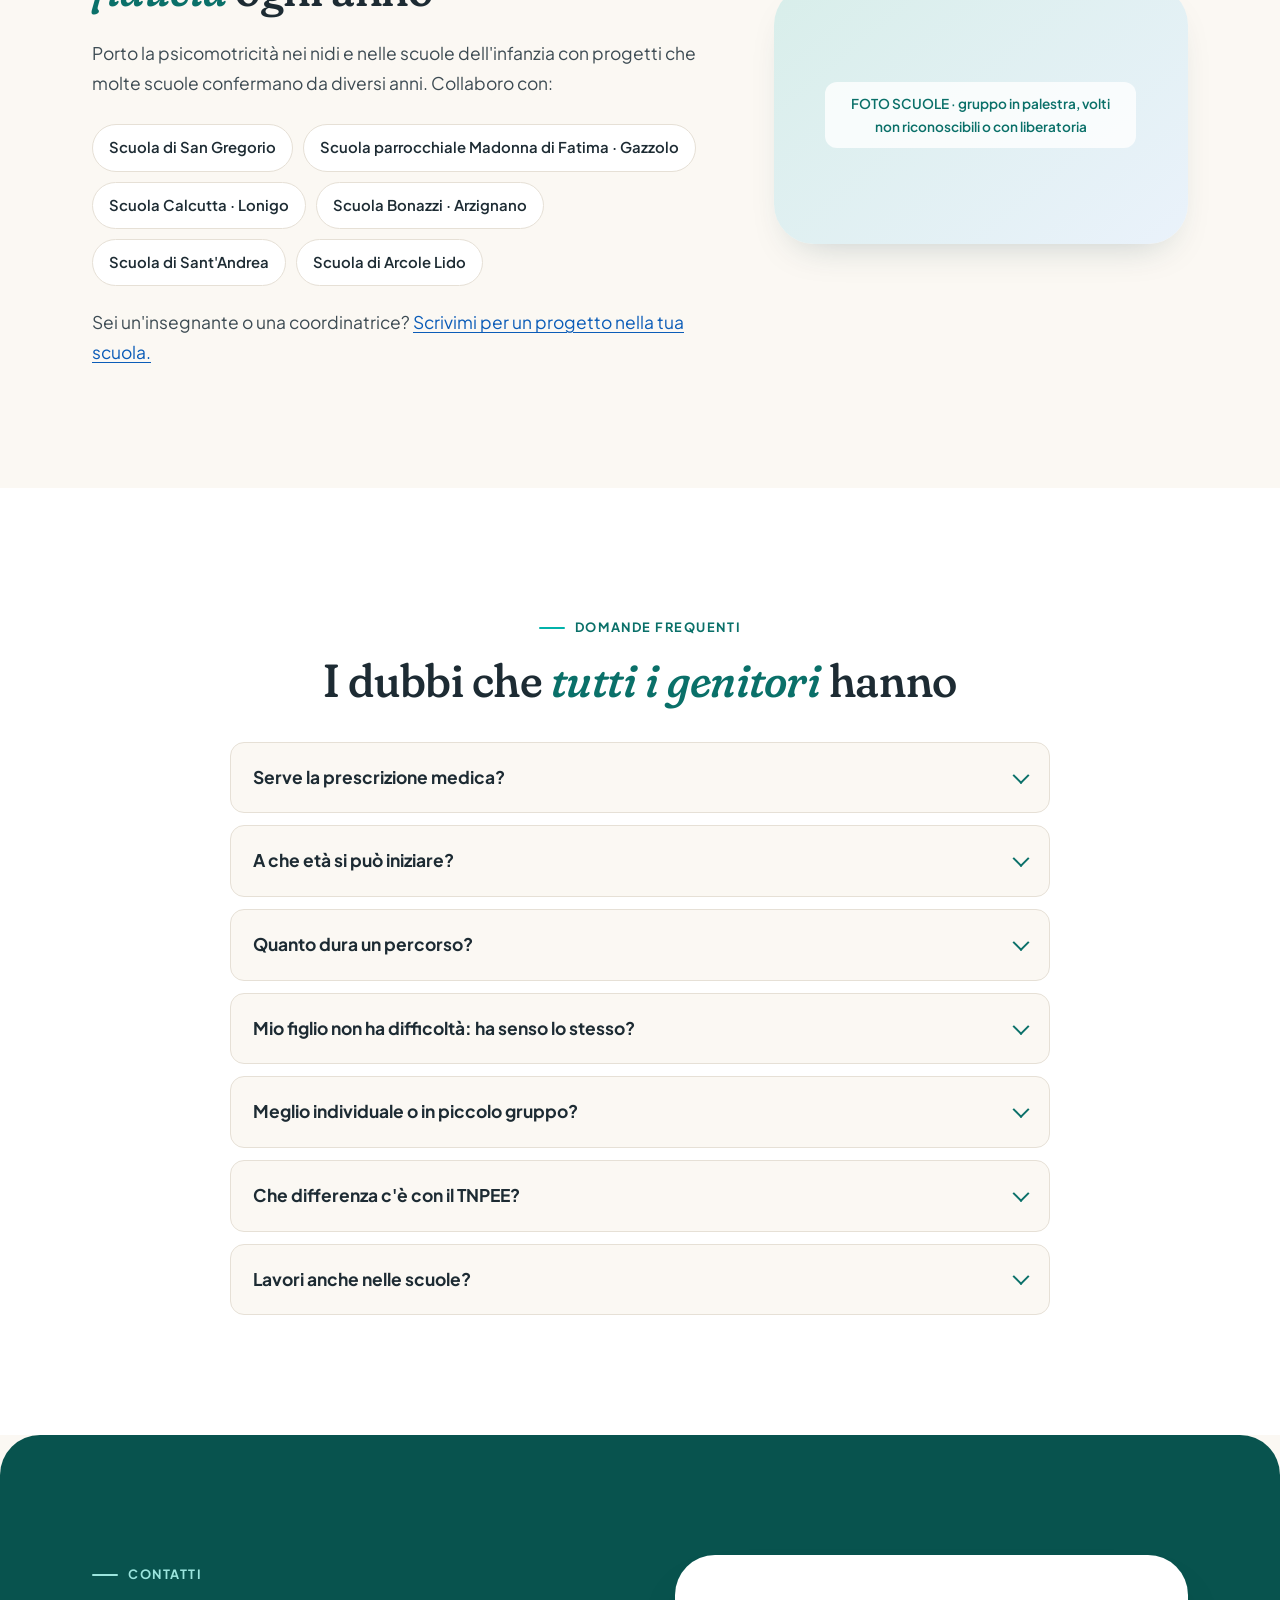
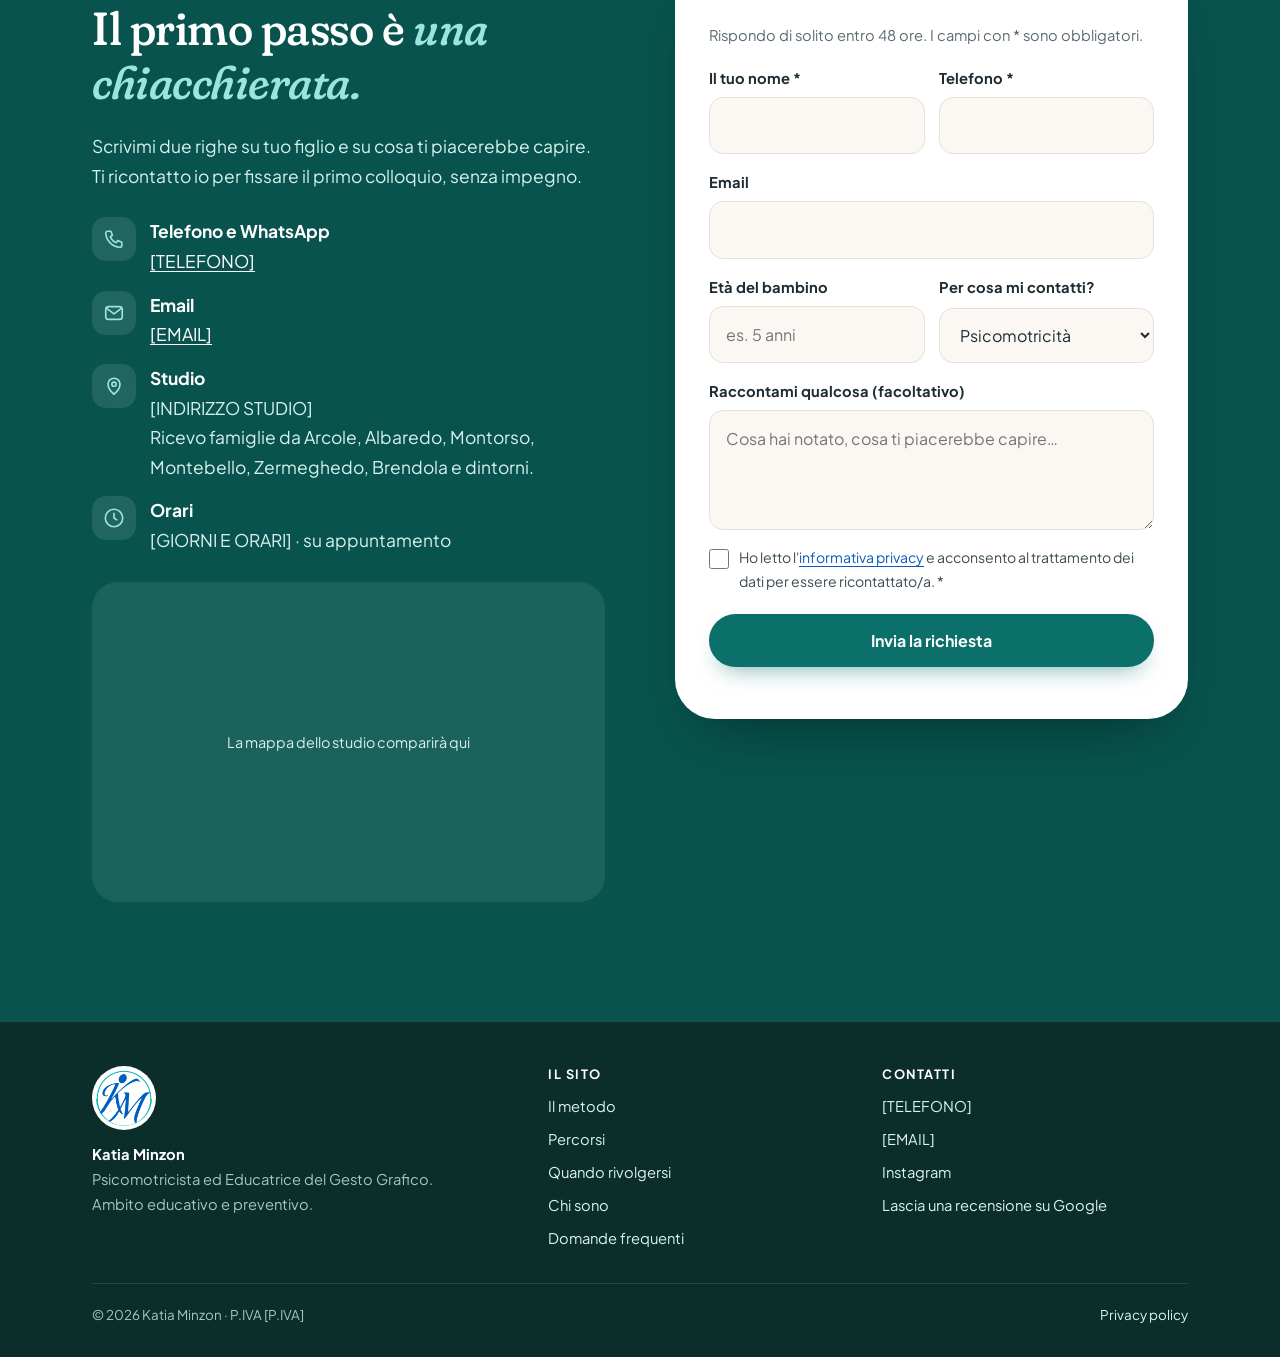
==== commit be60b767: "Nuova versione del sito: design system, 8 sezioni, FAQ, modulo contatti Co-Authored-By: Claude Opus " ====
--- a/index.html
+++ b/index.html
@@ -1,196 +1,409 @@
 <!DOCTYPE html>
-<html lang="it">
+<html lang="it" class="no-js">
 <head>
 <meta charset="utf-8">
-<meta name="viewport" content="width=device-width,initial-scale=1">
-<title>Katia Minzon · Psicomotricista ed educatrice del gesto grafico</title>
-<meta name="description" content="Psicomotricità educativa per bambini da 2 a 9 anni ed educazione del gesto grafico. Percorsi individuali e in piccolo gruppo tra Arcole, Albaredo, Montorso, Montebello, Zermeghedo e Brendola.">
+<meta name="viewport" content="width=device-width,initial-scale=1,viewport-fit=cover">
+<title>Katia Minzon · Psicomotricista ed Educatrice del Gesto Grafico | Vicenza e Verona est</title>
+<meta name="description" content="Psicomotricità educativa e preventiva per bambini da 2 a 9 anni ed educazione del gesto grafico (impugnatura, postura, fluidità della scrittura). Primo colloquio con i genitori. Zona Arcole, Montebello, Montorso, Brendola, Lonigo, Arzignano.">
+<meta name="theme-color" content="#08534E">
+<link rel="canonical" href="https://katia-minzon.github.io/sito/">
+<meta property="og:type" content="website">
+<meta property="og:locale" content="it_IT">
+<meta property="og:title" content="Katia Minzon · Psicomotricista ed Educatrice del Gesto Grafico">
+<meta property="og:description" content="Ogni gesto di tuo figlio racconta chi è. Psicomotricità educativa e gesto grafico per bambini da 2 a 9 anni.">
+<meta property="og:image" content="https://katia-minzon.github.io/sito/img/logo.png">
 <link rel="icon" href="img/favicon.png">
+<link rel="apple-touch-icon" href="img/km-mark.png">
 <link rel="preconnect" href="https://fonts.googleapis.com">
 <link rel="preconnect" href="https://fonts.gstatic.com" crossorigin>
-<link href="https://fonts.googleapis.com/css2?family=Lexend:wght@400;500&family=Nunito:wght@400;600;700;800&display=swap" rel="stylesheet">
+<link href="https://fonts.googleapis.com/css2?family=Fraunces:ital,opsz,wght,SOFT@0,9..144,400..600,100;1,9..144,400..600,100&family=Plus+Jakarta+Sans:wght@400;500;600;700&display=swap" rel="stylesheet">
 <link rel="stylesheet" href="style.css">
-<!-- DA COMPLETARE: dati per Google (indirizzo, telefono) -->
+<script>document.documentElement.classList.remove('no-js')</script>
 <script type="application/ld+json">
 {
   "@context":"https://schema.org",
-  "@type":"LocalBusiness",
-  "name":"Katia Minzon Psicomotricista",
-  "description":"Psicomotricità educativa ed educazione del gesto grafico per bambini.",
-  "areaServed":["Arcole","Albaredo d'Adige","Montorso Vicentino","Montebello Vicentino","Zermeghedo","Brendola","Lonigo","Arzignano"],
-  "telephone":"[TELEFONO]",
-  "email":"[EMAIL]"
+  "@graph":[
+    {
+      "@type":"LocalBusiness",
+      "@id":"https://katia-minzon.github.io/sito/#studio",
+      "name":"Katia Minzon – Psicomotricista",
+      "description":"Psicomotricità educativa e preventiva ed educazione del gesto grafico per bambini da 2 a 9 anni e ragazzi delle medie.",
+      "url":"https://katia-minzon.github.io/sito/",
+      "logo":"https://katia-minzon.github.io/sito/img/logo.png",
+      "telephone":"[TELEFONO]",
+      "email":"[EMAIL]",
+      "address":{"@type":"PostalAddress","streetAddress":"[VIA]","addressLocality":"[COMUNE]","addressRegion":"[PROVINCIA]","addressCountry":"IT"},
+      "areaServed":["Arcole","Albaredo d'Adige","Montorso Vicentino","Montebello Vicentino","Zermeghedo","Brendola","Lonigo","Arzignano"],
+      "founder":{"@type":"Person","name":"Katia Minzon","jobTitle":"Psicomotricista ed Educatrice del Gesto Grafico"}
+    },
+    {
+      "@type":"FAQPage",
+      "mainEntity":[
+        {"@type":"Question","name":"Serve la prescrizione medica?","acceptedAnswer":{"@type":"Answer","text":"No. Il mio è un percorso educativo e preventivo, non sanitario: non serve impegnativa né diagnosi. Se il bambino è già seguito da altri specialisti, mi coordino volentieri con loro."}},
+        {"@type":"Question","name":"A che età si può iniziare?","acceptedAnswer":{"@type":"Answer","text":"La psicomotricità è indicata dai 2 anni (età del nido) fino agli 8-9 anni. Per il gesto grafico lavoro dall'ultimo anno della scuola dell'infanzia fino alle scuole medie."}},
+        {"@type":"Question","name":"Quanto dura un percorso?","acceptedAnswer":{"@type":"Answer","text":"Dipende dall'obiettivo che stabiliamo insieme dopo l'osservazione. Facciamo verifiche periodiche con i genitori per decidere come proseguire."}}
+      ]
+    }
+  ]
 }
 </script>
 </head>
 <body>
-
-<header>
+<a class="skip" href="#main">Vai al contenuto</a>
+
+<!-- ====== Icone (sprite SVG, tratto lineare) ====== -->
+<svg width="0" height="0" style="position:absolute" aria-hidden="true">
+  <defs>
+    <symbol id="i-check" viewBox="0 0 24 24" fill="none" stroke="currentColor" stroke-width="1.8" stroke-linecap="round" stroke-linejoin="round"><circle cx="12" cy="12" r="10"/><path d="m8 12.5 2.6 2.5L16 9.5"/></symbol>
+    <symbol id="i-heart" viewBox="0 0 24 24" fill="none" stroke="currentColor" stroke-width="1.8" stroke-linecap="round" stroke-linejoin="round"><path d="M12 20s-7-4.4-7-10a4 4 0 0 1 7-2.6A4 4 0 0 1 19 10c0 5.6-7 10-7 10Z"/></symbol>
+    <symbol id="i-body" viewBox="0 0 24 24" fill="none" stroke="currentColor" stroke-width="1.8" stroke-linecap="round" stroke-linejoin="round"><circle cx="12" cy="4.5" r="2"/><path d="M5 9.5c2.5 1 4.5 1.3 7 1.3s4.5-.3 7-1.3M12 10.8V15m0 0-3 6m3-6 3 6"/></symbol>
+    <symbol id="i-pen" viewBox="0 0 24 24" fill="none" stroke="currentColor" stroke-width="1.8" stroke-linecap="round" stroke-linejoin="round"><path d="M4 20c2-.5 3.5-1.2 5-2.7L19 7.3a2.1 2.1 0 0 0-3-3L6 14.3C4.5 15.8 4.4 17.6 4 20Z"/><path d="M14 6l3 3"/></symbol>
+    <symbol id="i-eye" viewBox="0 0 24 24" fill="none" stroke="currentColor" stroke-width="1.8" stroke-linecap="round" stroke-linejoin="round"><path d="M2.5 12S6 5.5 12 5.5 21.5 12 21.5 12 18 18.5 12 18.5 2.5 12 2.5 12Z"/><circle cx="12" cy="12" r="3"/></symbol>
+    <symbol id="i-users" viewBox="0 0 24 24" fill="none" stroke="currentColor" stroke-width="1.8" stroke-linecap="round" stroke-linejoin="round"><circle cx="9" cy="8" r="3.2"/><path d="M3 19.5c.6-3.2 3-5 6-5s5.4 1.8 6 5"/><path d="M16 5.2a3 3 0 0 1 0 5.6M18 14.8c1.6.7 2.6 2.3 3 4.7"/></symbol>
+    <symbol id="i-info" viewBox="0 0 24 24" fill="none" stroke="currentColor" stroke-width="1.8" stroke-linecap="round" stroke-linejoin="round"><circle cx="12" cy="12" r="10"/><path d="M12 11v6M12 7.5v.01"/></symbol>
+    <symbol id="i-phone" viewBox="0 0 24 24" fill="none" stroke="currentColor" stroke-width="1.8" stroke-linecap="round" stroke-linejoin="round"><path d="M5 3.5h3.5l1.8 4.4-2.3 1.5a11 11 0 0 0 6.6 6.6l1.5-2.3 4.4 1.8V19a2 2 0 0 1-2 2A16.5 16.5 0 0 1 3 5.5a2 2 0 0 1 2-2Z"/></symbol>
+    <symbol id="i-mail" viewBox="0 0 24 24" fill="none" stroke="currentColor" stroke-width="1.8" stroke-linecap="round" stroke-linejoin="round"><rect x="3" y="5" width="18" height="14" rx="3"/><path d="m4 7 8 6 8-6"/></symbol>
+    <symbol id="i-pin" viewBox="0 0 24 24" fill="none" stroke="currentColor" stroke-width="1.8" stroke-linecap="round" stroke-linejoin="round"><path d="M12 21s-6.5-5.6-6.5-11a6.5 6.5 0 0 1 13 0C18.5 15.4 12 21 12 21Z"/><circle cx="12" cy="10" r="2.3"/></symbol>
+    <symbol id="i-clock" viewBox="0 0 24 24" fill="none" stroke="currentColor" stroke-width="1.8" stroke-linecap="round" stroke-linejoin="round"><circle cx="12" cy="12" r="9.5"/><path d="M12 7v5l3 2"/></symbol>
+    <symbol id="i-school" viewBox="0 0 24 24" fill="none" stroke="currentColor" stroke-width="1.8" stroke-linecap="round" stroke-linejoin="round"><path d="M3 10 12 5l9 5-9 5-9-5Z"/><path d="M7 12.5V17c1.5 1.3 3 2 5 2s3.5-.7 5-2v-4.5"/></symbol>
+    <symbol id="i-sprout" viewBox="0 0 24 24" fill="none" stroke="currentColor" stroke-width="1.8" stroke-linecap="round" stroke-linejoin="round"><path d="M12 21v-9"/><path d="M12 12C12 8 9 5.5 4.5 5.5 4.5 10 7.5 12 12 12Z"/><path d="M12 14.5c0-3.3 2.6-5.5 7.5-5.5 0 4-2.8 5.5-7.5 5.5Z"/></symbol>
+    <symbol id="i-wa" viewBox="0 0 24 24" fill="none" stroke="currentColor" stroke-width="1.9" stroke-linecap="round" stroke-linejoin="round"><path d="M4 20l1.3-3.9A8 8 0 1 1 8 19l-4 1Z"/><path d="M9 9.5c0 3 2.5 5.5 5.5 5.5l1-1.5-2-1-1 .7a3.5 3.5 0 0 1-1.7-1.7l.7-1-1-2-1.5 1Z"/></symbol>
+  </defs>
+</svg>
+
+<!-- ====================== HEADER ====================== -->
+<header class="header" id="header">
   <div class="wrap nav">
-    <a class="brand" href="#top">
-      <img src="img/km-mark.png" alt="Logo KM">
-      <span><b>Katia Minzon</b><small>Psicomotricista</small></span>
+    <a class="brand" href="#top" aria-label="Katia Minzon, torna all'inizio">
+      <img src="img/km-mark.png" alt="" width="42" height="42">
+      <span><span class="brand-name">Katia Minzon</span><span class="brand-role">Psicomotricista</span></span>
     </a>
-    <button class="menu-btn" aria-label="Apri menu" onclick="document.getElementById('menu').classList.toggle('open')">☰</button>
-    <ul id="menu" onclick="this.classList.remove('open')">
-      <li><a href="#psicomotricita">Psicomotricità</a></li>
-      <li><a href="#gesto-grafico">Gesto grafico</a></li>
-      <li><a href="#come-lavoro">Come lavoro</a></li>
-      <li><a href="#chi-sono">Chi sono</a></li>
-      <li><a href="#scuole">Scuole</a></li>
-      <li><a href="#contatti">Contatti</a></li>
-    </ul>
+    <button class="menu-toggle" id="menuToggle" aria-expanded="false" aria-controls="menu" aria-label="Apri il menu"><span></span></button>
+    <nav aria-label="Menu principale">
+      <div class="menu" id="menu">
+        <a href="#metodo">Il metodo</a>
+        <a href="#percorsi">Percorsi</a>
+        <a href="#segnali">Quando rivolgersi</a>
+        <a href="#chi-sono">Chi sono</a>
+        <a href="#faq">Domande</a>
+        <a class="btn btn-primary" href="#contatti">Prenota un colloquio</a>
+      </div>
+    </nav>
   </div>
 </header>
 
-<main id="top">
-
-<!-- ================= HERO ================= -->
-<section class="hero">
-  <div class="wrap grid">
+<main id="main">
+
+<!-- ====================== 1. HERO ====================== -->
+<section class="hero" id="top" aria-labelledby="hero-title">
+  <div class="wrap hero-grid">
     <div>
-      <span class="eyebrow">Psicomotricità educativa · 2–9 anni</span>
-      <h1>Ogni movimento di tuo figlio <span>ci sta già raccontando qualcosa.</span></h1>
-      <p class="lead">Sono Katia, psicomotricista ed educatrice del gesto grafico. Attraverso il gioco aiuto i bambini a stare bene nel corpo, con gli altri e con se stessi, e accompagno i genitori a vedere quello che c'è sotto.</p>
-      <div class="btns">
-        <a class="btn btn-primary" href="#contatti">Prenota un primo incontro</a>
-        <a class="btn btn-ghost" href="#psicomotricita">Scopri la psicomotricità</a>
-      </div>
-    </div>
-    <div class="photo tall">FOTO HERO<br>Katia che gioca con un bambino (orizzontale o quadrata, luce naturale)</div>
-  </div>
-</section>
-
-<!-- ================= CITAZIONE ================= -->
-<div class="quote">
-  <div class="wrap"><p>"Se stai fermo mi stai già comunicando qualcosa. Il mio lavoro è riuscire a vedere sotto."</p></div>
-</div>
-
-<!-- ================= PSICOMOTRICITÀ ================= -->
-<section id="psicomotricita">
-  <div class="wrap">
-    <span class="eyebrow">Psicomotricità</span>
-    <h2>Non è uno sport. È esperienza, gioco e relazione.</h2>
-    <p class="lead">In psicomotricità i bambini non fanno esercizi: giocano. Tutto parte dalla loro spontaneità, e il mio compito è leggere ogni gesto, anche quello che sembra scontato.</p>
-
-    <div class="cards">
-      <div class="card"><div class="ic">◐</div><h3>Per i bambini timidi</h3><p>Per chi resta indietro, fa fatica a buttarsi o rifiuta una richiesta. Insieme scopriamo cosa lo trattiene e cosa sa già fare bene.</p></div>
-      <div class="card"><div class="ic">➶</div><h3>Per i bambini molto vivaci</h3><p>Per chi scappa in giro e fa fatica a rimanere. Lavoriamo sull'attenzione, sui tempi e sul saper aspettare, senza forzare.</p></div>
-      <div class="card"><div class="ic">♡</div><h3>Per il piacere di fare</h3><p>La psicomotricità non serve solo quando c'è una difficoltà: è uno spazio dove ogni bambino può crescere sicuro di sé, attraverso il corpo.</p></div>
-    </div>
-
-    <p class="note"><strong>Ambito educativo.</strong> Lavoro in ambito educativo e preventivo, non sanitario: non faccio diagnosi né riabilitazione e non sostituisco la figura del Terapista della Neuro e Psicomotricità dell'Età Evolutiva (TNPEE). Quando serve, ti aiuto a capire a chi rivolgerti.</p>
-  </div>
-</section>
-
-<!-- ================= GESTO GRAFICO ================= -->
-<section id="gesto-grafico" class="alt">
-  <div class="wrap split">
+      <span class="eyebrow reveal">Psicomotricità e gesto grafico · 2&#8209;9&nbsp;anni</span>
+      <h1 id="hero-title" class="reveal d1">Ogni gesto di tuo figlio racconta chi è. <em>Insieme impariamo ad ascoltarlo.</em></h1>
+      <p class="lead reveal d2">Sono Katia Minzon, psicomotricista ed educatrice del gesto grafico. Accompagno bambini e famiglie quando il corpo, le emozioni o la scrittura chiedono attenzione: con il gioco, con metodo e senza giudizio.</p>
+      <div class="btns reveal d3">
+        <a class="btn btn-primary" href="#contatti">Prenota un primo colloquio</a>
+        <a class="btn btn-ghost" href="#percorsi">Scopri i percorsi</a>
+      </div>
+      <ul class="trust reveal d3" aria-label="In breve">
+        <li><svg aria-hidden="true"><use href="#i-check"/></svg>Ambito educativo e preventivo</li>
+        <li><svg aria-hidden="true"><use href="#i-check"/></svg>Progetti in 6 scuole del territorio</li>
+        <li><svg aria-hidden="true"><use href="#i-check"/></svg>Senza prescrizione medica</li>
+      </ul>
+    </div>
+    <div class="hero-media reveal d2">
+      <span class="blob blob-1" aria-hidden="true"></span>
+      <span class="blob blob-2" aria-hidden="true"></span>
+      <!-- FOTO: sostituisci il div con <img src="img/hero.jpg" alt="Katia gioca a terra con un bambino durante una seduta di psicomotricità"> -->
+      <div class="photo ph" role="img" aria-label="Katia gioca con un bambino durante una seduta di psicomotricità" data-label="FOTO HERO · Katia che gioca a terra con un bambino, luce naturale"></div>
+      <div class="badge-card" aria-hidden="true">
+        <span class="dot"><svg><use href="#i-heart"/></svg></span>
+        <span>Prima la relazione,<br>poi la tecnica.</span>
+      </div>
+    </div>
+  </div>
+</section>
+
+<!-- ====================== CITAZIONE ====================== -->
+<section class="quote" aria-label="La mia filosofia">
+  <div class="wrap reveal">
+    <blockquote>«Anche se stai fermo mi stai già comunicando qualcosa. Il mio lavoro è riuscire a vedere quello che c'è sotto.»</blockquote>
+    <cite>Katia Minzon</cite>
+  </div>
+</section>
+
+<!-- ====================== 2. METODO ====================== -->
+<section class="section" id="metodo" aria-labelledby="metodo-title">
+  <div class="wrap method-grid">
+    <div class="reveal">
+      <!-- FOTO: <img src="img/metodo.jpg" alt="Bambino in equilibrio su un percorso di cuscini morbidi"> -->
+      <div class="photo ph" role="img" aria-label="Bambino che si muove su un percorso psicomotorio" data-label="FOTO METODO · bambino in movimento su un percorso di cuscini o teli"></div>
+    </div>
     <div>
-      <span class="eyebrow">Educazione del gesto grafico</span>
-      <h2>Quando scrivere fa fatica</h2>
-      <p>Impugnatura, postura, pressione sul foglio, lettere che "scappano" dalla riga: la scrittura è un gesto complesso, e quando un bambino fa fatica spesso ne risente anche la fiducia in se stesso.</p>
-      <p>Lavoro sui <strong>prerequisiti della scrittura</strong> già dalla scuola dell'infanzia, e affianco bambini della primaria e ragazzi delle medie che vogliono una scrittura più fluida e leggibile.</p>
-      <ul class="check">
-        <li>Prerequisiti: motricità fine, coordinazione, orientamento nello spazio-foglio</li>
-        <li>Impugnatura e postura corrette</li>
-        <li>Autostima: attraverso la scrittura il bambino racconta anche se stesso</li>
+      <span class="eyebrow reveal">Il metodo e l'approccio</span>
+      <h2 id="metodo-title" class="reveal d1">Prima di scrivere con la mano, <em>si impara con tutto il corpo.</em></h2>
+      <p class="reveal d2">Un bambino scopre il mondo muovendosi: rotolando, arrampicandosi, cercando l'equilibrio, toccando e incontrando gli altri. È così che costruisce l'attenzione, la fiducia in sé e il controllo del gesto che un giorno gli servirà per tenere in mano una matita.</p>
+      <p class="reveal d2">Per questo nei miei incontri non ci sono esercizi da ripetere: c'è il <strong>gioco</strong>, che parte dalla spontaneità del bambino. Osservo come si muove, come sta con gli altri, come reagisce a una richiesta, e su quello costruiamo il percorso.</p>
+      <div class="chain reveal d3" aria-label="Corpo, emozione, scrittura">
+        <span>Corpo</span><i aria-hidden="true">→</i><span>Emozione</span><i aria-hidden="true">→</i><span>Scrittura</span>
+      </div>
+    </div>
+  </div>
+  <div class="wrap">
+    <div class="pillars">
+      <div class="pillar reveal"><span class="ic"><svg aria-hidden="true"><use href="#i-eye"/></svg></span><div><h3>Osservare, non giudicare</h3><p>Un bambino che si tira indietro e uno che scappa ci stanno dicendo cose diverse. Leggo il "perché" dietro il comportamento.</p></div></div>
+      <div class="pillar reveal d1"><span class="ic"><svg aria-hidden="true"><use href="#i-sprout"/></svg></span><div><h3>Partire da ciò che sa fare</h3><p>"Questa cosa non la so fare" non è la fine: guardiamo tutto il resto e da lì ripartiamo, per far crescere l'autostima.</p></div></div>
+      <div class="pillar reveal d2"><span class="ic"><svg aria-hidden="true"><use href="#i-users"/></svg></span><div><h3>Insieme ai genitori</h3><p>Obiettivi chiari e condivisi, aggiornamenti costanti. Voi conoscete vostro figlio meglio di chiunque altro.</p></div></div>
+    </div>
+  </div>
+</section>
+
+<!-- ====================== 3. AREE DI INTERVENTO ====================== -->
+<section class="section areas" id="percorsi" aria-labelledby="percorsi-title">
+  <div class="wrap">
+    <div class="center">
+      <span class="eyebrow reveal">Aree di intervento</span>
+      <h2 id="percorsi-title" class="reveal d1">Due percorsi, <em>un unico sguardo</em> sul bambino</h2>
+      <p class="lead reveal d2">Il movimento e la scrittura sono strettamente legati: per questo posso accompagnare tuo figlio dalla scuola dell'infanzia fino alle medie.</p>
+    </div>
+
+    <div class="area-grid">
+      <article class="area area-psico reveal">
+        <span class="tag">Educativa e preventiva</span>
+        <h3>Psicomotricità</h3>
+        <p class="for">Per bambini dai 2 agli 8–9 anni</p>
+        <p>Uno spazio di gioco strutturato in cui il bambino sperimenta il proprio corpo, le proprie emozioni e la relazione con gli altri. Adatta ai bambini molto timidi, a quelli molto vivaci, e a chi vuole semplicemente crescere con il piacere di fare.</p>
+        <ul class="check">
+          <li><svg aria-hidden="true"><use href="#i-check"/></svg>Sviluppo motorio, equilibrio e coordinazione</li>
+          <li><svg aria-hidden="true"><use href="#i-check"/></svg>Regolazione delle emozioni e della frustrazione</li>
+          <li><svg aria-hidden="true"><use href="#i-check"/></svg>Attenzione, tempi di attesa, ascolto delle richieste</li>
+          <li><svg aria-hidden="true"><use href="#i-check"/></svg>Relazione con l'altro e fiducia in sé</li>
+        </ul>
+        <p class="modes"><strong>Come:</strong> incontri individuali oppure in piccolo gruppo da 3 a 5 bambini. Non è uno sport: è esperienza.</p>
+      </article>
+
+      <article class="area area-grafo reveal d1">
+        <span class="tag">Educazione del gesto grafico</span>
+        <h3>Gesto grafico e scrittura</h3>
+        <p class="for">Dall'ultimo anno dell'infanzia alle scuole medie</p>
+        <p>Scrivere è un gesto complesso. Quando costa fatica, il bambino spesso perde fiducia anche in se stesso. Lavoro sulle basi della scrittura e sul benessere di chi scrive, perché attraverso la scrittura il bambino racconta anche chi è.</p>
+        <ul class="check">
+          <li><svg aria-hidden="true"><use href="#i-check"/></svg>Prevenzione e prerequisiti nella scuola dell'infanzia</li>
+          <li><svg aria-hidden="true"><use href="#i-check"/></svg>Impugnatura corretta e postura al banco</li>
+          <li><svg aria-hidden="true"><use href="#i-check"/></svg>Fluidità, leggibilità e velocità di scrittura</li>
+          <li><svg aria-hidden="true"><use href="#i-check"/></svg>Supporto nelle difficoltà grafo-motorie</li>
+        </ul>
+        <p class="modes"><strong>In presenza di una diagnosi di disgrafia</strong>, il mio lavoro affianca (e non sostituisce) quello dello specialista che segue il bambino.</p>
+      </article>
+    </div>
+
+    <aside class="note reveal" aria-label="Ambito di lavoro">
+      <svg aria-hidden="true"><use href="#i-info"/></svg>
+      <p><strong>Un ambito educativo, non sanitario.</strong> Non faccio diagnosi né terapie riabilitative e il mio lavoro è diverso da quello del Terapista della Neuro e Psicomotricità dell'Età Evolutiva (TNPEE). Se durante l'osservazione noto qualcosa che merita un approfondimento, te lo dico con chiarezza e ti aiuto a capire a chi rivolgerti.</p>
+    </aside>
+  </div>
+</section>
+
+<!-- ====================== 4. SEGNALI ====================== -->
+<section class="section signals" id="segnali" aria-labelledby="segnali-title">
+  <div class="wrap">
+    <span class="eyebrow reveal">Quando rivolgersi a me?</span>
+    <h2 id="segnali-title" class="reveal d1">Ti riconosci in qualcuna di queste frasi?</h2>
+    <p class="lead reveal d2">Non sono "difetti" da correggere, ma messaggi da ascoltare. Ogni bambino ha i suoi tempi: se però qualcosa ti fa pensare, parlarne presto aiuta.</p>
+
+    <div class="tabs reveal" role="tablist" aria-label="Aree dei segnali">
+      <button class="tab" role="tab" id="t1" aria-selected="true" aria-controls="p1">Corpo e movimento</button>
+      <button class="tab" role="tab" id="t2" aria-selected="false" aria-controls="p2" tabindex="-1">Emozioni e relazione</button>
+      <button class="tab" role="tab" id="t3" aria-selected="false" aria-controls="p3" tabindex="-1">Attenzione</button>
+      <button class="tab" role="tab" id="t4" aria-selected="false" aria-controls="p4" tabindex="-1">Scrittura e disegno</button>
+    </div>
+
+    <div class="panel" role="tabpanel" id="p1" aria-labelledby="t1">
+      <p class="sig"><svg aria-hidden="true"><use href="#i-body"/></svg>Inciampa spesso o sembra "goffo" rispetto ai coetanei</p>
+      <p class="sig"><svg aria-hidden="true"><use href="#i-body"/></svg>Evita giochi di movimento, salti o arrampicate</p>
+      <p class="sig"><svg aria-hidden="true"><use href="#i-body"/></svg>Fa fatica ad allacciarsi, abbottonarsi, usare le forbici</p>
+      <p class="sig"><svg aria-hidden="true"><use href="#i-body"/></svg>Si muove sempre e sembra non riuscire a fermarsi</p>
+    </div>
+    <div class="panel" role="tabpanel" id="p2" aria-labelledby="t2" hidden>
+      <p class="sig"><svg aria-hidden="true"><use href="#i-heart"/></svg>È molto timido e resta in disparte nel gruppo</p>
+      <p class="sig"><svg aria-hidden="true"><use href="#i-heart"/></svg>Fatica a gestire la rabbia o la frustrazione</p>
+      <p class="sig"><svg aria-hidden="true"><use href="#i-heart"/></svg>Dice spesso "non sono capace" e rinuncia prima di provare</p>
+      <p class="sig"><svg aria-hidden="true"><use href="#i-heart"/></svg>Rifiuta le richieste o fa fatica a separarsi da te</p>
+    </div>
+    <div class="panel" role="tabpanel" id="p3" aria-labelledby="t3" hidden>
+      <p class="sig"><svg aria-hidden="true"><use href="#i-eye"/></svg>Fatica a stare fermo o a rimanere in un'attività</p>
+      <p class="sig"><svg aria-hidden="true"><use href="#i-eye"/></svg>Si distrae facilmente e non porta a termine i compiti</p>
+      <p class="sig"><svg aria-hidden="true"><use href="#i-eye"/></svg>Fa fatica ad aspettare il proprio turno</p>
+      <p class="sig"><svg aria-hidden="true"><use href="#i-eye"/></svg>Quando deve rifare una cosa, si blocca o si oppone</p>
+    </div>
+    <div class="panel" role="tabpanel" id="p4" aria-labelledby="t4" hidden>
+      <p class="sig"><svg aria-hidden="true"><use href="#i-pen"/></svg>Impugna la matita con troppa forza o in modo scomodo</p>
+      <p class="sig"><svg aria-hidden="true"><use href="#i-pen"/></svg>Si stanca subito a scrivere o si lamenta del dolore alla mano</p>
+      <p class="sig"><svg aria-hidden="true"><use href="#i-pen"/></svg>La scrittura è poco leggibile o "esce" dalle righe</p>
+      <p class="sig"><svg aria-hidden="true"><use href="#i-pen"/></svg>È molto lento nel copiare dalla lavagna o evita di disegnare</p>
+    </div>
+
+    <div class="reassure reveal">
+      <p><strong>Non devi avere tutte le risposte.</strong> Per un primo confronto basta una telefonata: ascolto le tue domande e capiamo insieme se e come posso esserti utile.</p>
+      <a class="btn btn-primary" href="#contatti">Parliamone</a>
+    </div>
+  </div>
+</section>
+
+<!-- ====================== 5. PERCORSO ====================== -->
+<section class="section" id="come-funziona" aria-labelledby="come-title">
+  <div class="wrap">
+    <div class="center">
+      <span class="eyebrow reveal">Come funziona</span>
+      <h2 id="come-title" class="reveal d1">Quattro passi, <em>nessuna sorpresa</em></h2>
+      <p class="lead reveal d2">Sapere cosa succede aiuta te e tuo figlio ad arrivare sereni.</p>
+    </div>
+    <ol class="steps">
+      <li class="step reveal"><h3>Primo contatto</h3><p>Mi scrivi o mi chiami. Raccontami in poche parole cosa ti preoccupa o cosa vorresti per tuo figlio.</p><span class="time">Telefono, WhatsApp o modulo</span></li>
+      <li class="step reveal d1"><h3>Colloquio con i genitori</h3><p>Ci incontriamo senza il bambino: ascolto la sua storia, le vostre domande e le vostre aspettative.</p><span class="time">Solo genitori</span></li>
+      <li class="step reveal d2"><h3>Osservazione del bambino</h3><p>Il bambino gioca liberamente con me, insieme a voi. Osservo come si muove, comunica e si relaziona.</p><span class="time">Con il bambino e i genitori</span></li>
+      <li class="step reveal d3"><h3>Percorso personalizzato</h3><p>Definiamo insieme un obiettivo e su quello costruiamo gli incontri, individuali o in piccolo gruppo, con momenti di verifica.</p><span class="time">Obiettivi condivisi</span></li>
+    </ol>
+  </div>
+</section>
+
+<!-- ====================== 6. CHI SONO ====================== -->
+<section class="section about" id="chi-sono" aria-labelledby="chi-title">
+  <div class="wrap about-grid">
+    <div class="reveal">
+      <!-- FOTO: <img src="img/ritratto.jpg" alt="Ritratto di Katia Minzon, psicomotricista"> -->
+      <div class="photo ph" role="img" aria-label="Ritratto di Katia Minzon" data-label="FOTO RITRATTO · Katia sorridente, sfondo luminoso (verticale)"></div>
+    </div>
+    <div>
+      <span class="eyebrow reveal">Chi sono</span>
+      <h2 id="chi-title" class="reveal d1">Ciao, sono Katia. <em>Prima di tutto, ascolto.</em></h2>
+      <p class="reveal d2">Sono psicomotricista ed educatrice del gesto grafico. Da anni lavoro con i bambini nelle scuole del territorio e nel mio studio, e ogni giorno mi convinco di una cosa: il rapporto umano viene prima della tecnica.</p>
+      <p class="reveal d2">Ogni bambino ha il suo modo di comunicare, anche quando non parla. Il mio compito è guardare oltre quello che si vede subito, scoprire in cosa è già bravo e aiutarlo a crescere da lì. E far sentire i genitori accompagnati, non giudicati.</p>
+      <ul class="creds reveal d3" aria-label="Formazione">
+        <li><svg aria-hidden="true"><use href="#i-school"/></svg><span><span class="todo">[DA COMPLETARE]</span> Titolo di studio in psicomotricità, ente e anno</span></li>
+        <li><svg aria-hidden="true"><use href="#i-pen"/></svg><span><span class="todo">[DA COMPLETARE]</span> Formazione come educatrice del gesto grafico</span></li>
+        <li><svg aria-hidden="true"><use href="#i-users"/></svg><span><span class="todo">[DA COMPLETARE]</span> Associazione di categoria / iscrizione professionale</span></li>
       </ul>
-    </div>
-    <div class="photo tall">FOTO GESTO GRAFICO<br>Primo piano di mani di bambino che scrivono o disegnano (verticale)</div>
-  </div>
-</section>
-
-<!-- ================= COME LAVORO ================= -->
-<section id="come-lavoro">
-  <div class="wrap">
-    <span class="eyebrow">Come lavoro</span>
-    <h2>Un percorso costruito sul tuo bambino</h2>
-    <p class="lead">Si parte sempre dall'osservazione. Non chiedo "che esercizi deve fare", ma chi è il bambino che ho davanti.</p>
-    <div class="steps">
-      <div class="step"><h3>Primo incontro</h3><p>Ci conosciamo con te e con il bambino. Ascolto le tue domande e osservo come gioca, si muove e si relaziona.</p></div>
-      <div class="step"><h3>Obiettivo condiviso</h3><p>Insieme ai genitori decidiamo un obiettivo chiaro e su quello concentriamo tutto il lavoro.</p></div>
-      <div class="step"><h3>Il percorso</h3><p>Incontri <strong>individuali</strong> oppure in <strong>piccolo gruppo da 3 a 5 bambini</strong>, sempre attraverso il gioco strutturato.</p></div>
-      <div class="step"><h3>Restituzione</h3><p>Ci aggiorniamo con incontri dedicati ai genitori, per vedere i passi avanti e portarli anche a casa.</p></div>
-    </div>
-  </div>
-</section>
-
-<!-- ================= CHI SONO ================= -->
-<section id="chi-sono" class="alt">
-  <div class="wrap split">
-    <div class="photo tall">FOTO RITRATTO<br>Katia sorridente, sfondo luminoso (verticale)</div>
+      <p class="signature reveal d3">Katia</p>
+    </div>
+  </div>
+</section>
+
+<!-- ====================== SCUOLE ====================== -->
+<section class="section schools" id="scuole" aria-labelledby="scuole-title">
+  <div class="wrap schools-box">
     <div>
-      <span class="eyebrow">Chi sono</span>
-      <h2>Ciao, sono Katia</h2>
-      <p>Sono psicomotricista ed educatrice del gesto grafico. Per me il rapporto umano viene prima della tecnica: ogni bambino ha i suoi tempi, il suo modo di comunicare e qualcosa in cui è già bravo.</p>
-      <p>Non mi fermo a "questa cosa non la so fare". Guardiamo insieme tutto il resto, e partiamo da lì.</p>
-      <p><em>[DA COMPLETARE con Katia: formazione, anni di esperienza, una frase personale.]</em></p>
-    </div>
-  </div>
-</section>
-
-<!-- ================= SCUOLE ================= -->
-<section id="scuole">
-  <div class="wrap">
-    <span class="eyebrow">Nelle scuole</span>
-    <h2>Progetti di psicomotricità nelle scuole</h2>
-    <p class="lead">Da anni porto la psicomotricità nei nidi e nelle scuole dell'infanzia, con progetti che le scuole rinnovano di anno in anno. Hanno scelto di lavorare con me:</p>
-    <div class="chips">
-      <span class="chip">Scuola di San Gregorio</span>
-      <span class="chip">Scuola parrocchiale Madonna di Fatima · Gazzolo</span>
-      <span class="chip">Scuola Calcutta · Lonigo</span>
-      <span class="chip">Scuola Bonazzi · Arzignano</span>
-      <span class="chip">Scuola di Sant'Andrea</span>
-      <span class="chip">Scuola di Arcole Lido</span>
-    </div>
-    <p style="margin-top:24px">Sei un'insegnante o una coordinatrice? <a href="#contatti">Scrivimi per un progetto nella tua scuola.</a></p>
-    <div class="photo" style="margin-top:32px">FOTO/VIDEO SCUOLE<br>Gruppo di bambini in palestra durante un'attività (senza volti riconoscibili o con liberatoria)</div>
-  </div>
-</section>
-
-<!-- ================= RECENSIONI ================= -->
-<section class="alt">
-  <div class="wrap">
-    <span class="eyebrow">Dicono di me</span>
-    <h2>Le parole delle famiglie</h2>
-    <div class="reviews">
-      <div class="review">[Qui andranno le recensioni Google delle mamme, appena raccolte.]</div>
-      <div class="review">[Recensione 2]</div>
-      <div class="review">[Recensione 3]</div>
-    </div>
-    <div class="btns"><a class="btn btn-ghost" href="[LINK-RECENSIONE-GOOGLE]">Lascia una recensione su Google</a></div>
-  </div>
-</section>
-
-<!-- ================= CONTATTI ================= -->
-<section id="contatti" class="contact">
-  <div class="wrap grid">
+      <span class="eyebrow reveal">Nelle scuole</span>
+      <h2 id="scuole-title" class="reveal d1">Le scuole che <em>rinnovano la fiducia</em> ogni anno</h2>
+      <p class="reveal d2">Porto la psicomotricità nei nidi e nelle scuole dell'infanzia con progetti che molte scuole confermano da diversi anni. Collaboro con:</p>
+      <ul class="chips reveal d3">
+        <li>Scuola di San Gregorio</li>
+        <li>Scuola parrocchiale Madonna di Fatima · Gazzolo</li>
+        <li>Scuola Calcutta · Lonigo</li>
+        <li>Scuola Bonazzi · Arzignano</li>
+        <li>Scuola di Sant'Andrea</li>
+        <li>Scuola di Arcole Lido</li>
+      </ul>
+      <p class="reveal d3" style="margin-top:22px">Sei un'insegnante o una coordinatrice? <a href="#contatti">Scrivimi per un progetto nella tua scuola.</a></p>
+    </div>
+    <div class="reveal d2">
+      <!-- FOTO: <img src="img/scuole.jpg" alt="Gruppo di bambini durante un'attività di psicomotricità a scuola"> -->
+      <div class="photo wide ph" role="img" aria-label="Bambini durante un'attività di psicomotricità a scuola" data-label="FOTO SCUOLE · gruppo in palestra, volti non riconoscibili o con liberatoria"></div>
+    </div>
+  </div>
+</section>
+
+<!-- ====================== 7. FAQ ====================== -->
+<section class="section faq" id="faq" aria-labelledby="faq-title">
+  <div class="wrap">
+    <div class="center">
+      <span class="eyebrow reveal">Domande frequenti</span>
+      <h2 id="faq-title" class="reveal d1">I dubbi che <em>tutti i genitori</em> hanno</h2>
+    </div>
+    <div class="faq-list">
+      <details class="reveal"><summary>Serve la prescrizione medica?</summary><div class="ans"><p>No. Il mio è un percorso educativo e preventivo, non sanitario: non serve impegnativa né diagnosi. Se tuo figlio è già seguito da altri specialisti (pediatra, neuropsichiatra, logopedista), mi coordino volentieri con loro.</p></div></details>
+      <details class="reveal"><summary>A che età si può iniziare?</summary><div class="ans"><p>La psicomotricità è indicata dai 2 anni (età del nido) fino agli 8–9 anni. Per il gesto grafico lavoro sulla prevenzione già dall'ultimo anno della scuola dell'infanzia, e seguo bambini della primaria e ragazzi delle medie.</p></div></details>
+      <details class="reveal"><summary>Quanto dura un percorso?</summary><div class="ans"><p>Dipende dall'obiettivo che stabiliamo insieme dopo l'osservazione. Non esiste un pacchetto uguale per tutti: facciamo verifiche periodiche con i genitori e decidiamo insieme come proseguire.</p></div></details>
+      <details class="reveal"><summary>Mio figlio non ha difficoltà: ha senso lo stesso?</summary><div class="ans"><p>Sì. La psicomotricità non serve solo quando c'è un problema: è un'esperienza di gioco che aiuta ogni bambino a conoscersi, a stare con gli altri e a crescere sicuro di sé, per il semplice piacere di fare.</p></div></details>
+      <details class="reveal"><summary>Meglio individuale o in piccolo gruppo?</summary><div class="ans"><p>Lo decidiamo insieme dopo l'osservazione. L'individuale permette di concentrarsi su un obiettivo specifico; il piccolo gruppo (3–5 bambini) è prezioso per lavorare sulla relazione, sull'attesa e sulle regole condivise.</p></div></details>
+      <details class="reveal"><summary>Che differenza c'è con il TNPEE?</summary><div class="ans"><p>Il Terapista della Neuro e Psicomotricità dell'Età Evolutiva è una figura sanitaria che lavora sulla riabilitazione, spesso a seguito di una diagnosi. Io lavoro in ambito educativo e preventivo, sul benessere del bambino, sulla relazione e sull'autostima. Se serve, ti indirizzo verso la figura più adatta.</p></div></details>
+      <details class="reveal"><summary>Lavori anche nelle scuole?</summary><div class="ans"><p>Sì, porto progetti di psicomotricità in diversi nidi e scuole dell'infanzia del territorio. Se fai parte di una scuola, contattami per costruire un progetto su misura.</p></div></details>
+    </div>
+  </div>
+</section>
+
+<!-- ====================== 8. CONTATTI ====================== -->
+<section class="section contact" id="contatti" aria-labelledby="contatti-title">
+  <div class="wrap contact-grid">
     <div>
-      <h2>Parliamone</h2>
-      <p class="lead">Hai un dubbio su tuo figlio, o vuoi solo capire se la psicomotricità fa per lui? Scrivimi: il primo passo è una chiacchierata.</p>
-      <div class="btns">
-        <a class="btn btn-primary" href="https://wa.me/39[NUMERO]">Scrivimi su WhatsApp</a>
-      </div>
-    </div>
-    <div class="box">
-      <h3>Contatti</h3>
-      <p>Telefono: <a href="tel:[TELEFONO]">[TELEFONO]</a></p>
-      <p>Email: <a href="mailto:[EMAIL]">[EMAIL]</a></p>
-      <p>Studio: [INDIRIZZO]</p>
-      <p>Instagram: <a href="[LINK-INSTAGRAM]">@[profilo]</a></p>
-      <h3 style="margin-top:20px">Dove lavoro</h3>
-      <p>Arcole, Albaredo d'Adige, Montorso, Montebello, Zermeghedo, Brendola e dintorni.</p>
-    </div>
+      <span class="eyebrow reveal">Contatti</span>
+      <h2 id="contatti-title" class="reveal d1">Il primo passo è <em>una chiacchierata.</em></h2>
+      <p class="reveal d2">Scrivimi due righe su tuo figlio e su cosa ti piacerebbe capire. Ti ricontatto io per fissare il primo colloquio, senza impegno.</p>
+      <ul class="info reveal d3">
+        <li><span class="ic"><svg aria-hidden="true"><use href="#i-phone"/></svg></span><span><b>Telefono e WhatsApp</b><a href="tel:+39[TELEFONO]">[TELEFONO]</a></span></li>
+        <li><span class="ic"><svg aria-hidden="true"><use href="#i-mail"/></svg></span><span><b>Email</b><a href="mailto:[EMAIL]">[EMAIL]</a></span></li>
+        <li><span class="ic"><svg aria-hidden="true"><use href="#i-pin"/></svg></span><span><b>Studio</b>[INDIRIZZO STUDIO]<br>Ricevo famiglie da Arcole, Albaredo, Montorso, Montebello, Zermeghedo, Brendola e dintorni.</span></li>
+        <li><span class="ic"><svg aria-hidden="true"><use href="#i-clock"/></svg></span><span><b>Orari</b>[GIORNI E ORARI] · su appuntamento</span></li>
+      </ul>
+      <!-- MAPPA: incolla qui l'iframe "Incorpora una mappa" di Google Maps dello studio -->
+      <div class="map reveal">La mappa dello studio comparirà qui</div>
+    </div>
+
+    <form class="form reveal d1" id="contactForm" action="https://formspree.io/f/[ID-FORMSPREE]" method="POST" novalidate>
+      <h3>Richiedi un primo colloquio</h3>
+      <p class="hint">Rispondo di solito entro 48 ore. I campi con * sono obbligatori.</p>
+      <div class="row2">
+        <div class="field"><label for="nome">Il tuo nome *</label><input id="nome" name="nome" autocomplete="name" required></div>
+        <div class="field"><label for="tel">Telefono *</label><input id="tel" name="telefono" type="tel" autocomplete="tel" inputmode="tel" required></div>
+      </div>
+      <div class="field"><label for="email">Email</label><input id="email" name="email" type="email" autocomplete="email"></div>
+      <div class="row2">
+        <div class="field"><label for="eta">Età del bambino</label><input id="eta" name="eta_bambino" inputmode="numeric" placeholder="es. 5 anni"></div>
+        <div class="field"><label for="area">Per cosa mi contatti?</label>
+          <select id="area" name="interesse">
+            <option>Psicomotricità</option>
+            <option>Gesto grafico e scrittura</option>
+            <option>Progetto per una scuola</option>
+            <option>Non lo so ancora</option>
+          </select>
+        </div>
+      </div>
+      <div class="field"><label for="msg">Raccontami qualcosa (facoltativo)</label><textarea id="msg" name="messaggio" placeholder="Cosa hai notato, cosa ti piacerebbe capire…"></textarea></div>
+      <label class="consent"><input type="checkbox" name="privacy" required> <span>Ho letto l'<a href="privacy.html">informativa privacy</a> e acconsento al trattamento dei dati per essere ricontattato/a. *</span></label>
+      <input type="text" name="_gotcha" tabindex="-1" autocomplete="off" style="display:none" aria-hidden="true">
+      <button class="btn btn-primary" type="submit">Invia la richiesta</button>
+      <p class="form-status" id="formStatus" role="status" aria-live="polite"></p>
+    </form>
   </div>
 </section>
 </main>
 
-<footer>
-  <div class="wrap">
-    <span>© 2026 Katia Minzon · Psicomotricista · P.IVA [P.IVA]</span>
-    <span><a href="privacy.html" style="color:#b8c6cc">Privacy</a></span>
+<!-- ====================== FOOTER ====================== -->
+<footer class="footer">
+  <div class="wrap">
+    <div class="footer-grid">
+      <div class="f-brand">
+        <img src="img/km-mark.png" alt="" width="64" height="64">
+        <p><strong style="color:#fff">Katia Minzon</strong><br>Psicomotricista ed Educatrice del Gesto Grafico.<br>Ambito educativo e preventivo.</p>
+      </div>
+      <div>
+        <h4>Il sito</h4>
+        <ul><li><a href="#metodo">Il metodo</a></li><li><a href="#percorsi">Percorsi</a></li><li><a href="#segnali">Quando rivolgersi</a></li><li><a href="#chi-sono">Chi sono</a></li><li><a href="#faq">Domande frequenti</a></li></ul>
+      </div>
+      <div>
+        <h4>Contatti</h4>
+        <ul><li><a href="tel:+39[TELEFONO]">[TELEFONO]</a></li><li><a href="mailto:[EMAIL]">[EMAIL]</a></li><li><a href="[LINK-INSTAGRAM]" rel="noopener">Instagram</a></li><li><a href="[LINK-RECENSIONE-GOOGLE]" rel="noopener">Lascia una recensione su Google</a></li></ul>
+      </div>
+    </div>
+    <div class="legal">
+      <span>© <span id="y">2026</span> Katia Minzon · P.IVA [P.IVA]</span>
+      <span><a href="privacy.html">Privacy policy</a></span>
+    </div>
   </div>
 </footer>
+
+<a class="fab" href="https://wa.me/39[TELEFONO]" aria-label="Scrivimi su WhatsApp" rel="noopener"><svg aria-hidden="true"><use href="#i-wa"/></svg></a>
+
+<script src="main.js" defer></script>
 </body>
 </html>
--- a/style.css
+++ b/style.css
@@ -1,113 +1,296 @@
-/* ====== Colori presi dal logo ====== */
+/* =========================================================
+   Katia Minzon – Psicomotricista
+   Design system · mobile-first
+   ========================================================= */
 :root{
-  --teal:#01B2AA;
-  --teal-dark:#0B7F78;
-  --blue:#0B5CB8;
-  --ink:#1E3340;
-  --muted:#53656F;
-  --cream:#F7FBFA;
-  --mint:#E6F6F4;
+  /* Brand (dal logo) */
+  --teal:#01B2AA;          /* decorativo, sfondi, icone */
+  --teal-ink:#0A7069;      /* testo/bottoni su bianco (contrasto AA 5.6:1) */
+  --teal-deep:#08534E;
+  --blue:#0B5CB8;          /* accento, link (AA 6.3:1) */
+  /* Neutri caldi */
+  --ink:#1D2B33;
+  --text:#3D4B53;
+  --muted:#5B6A71;
+  --paper:#FBF8F3;         /* carta calda */
+  --sand:#F3EDE3;
+  --mint:#E4F4F1;
+  --sky:#E8F0FA;
   --white:#fff;
-  --radius:22px;
-  --max:1120px;
-}
-*{box-sizing:border-box;margin:0;padding:0}
-html{scroll-behavior:smooth}
-body{font-family:"Nunito",system-ui,sans-serif;color:var(--ink);background:var(--white);line-height:1.65;font-size:18px}
-img{max-width:100%;display:block}
-a{color:var(--blue)}
-h1,h2,h3{font-family:"Lexend",sans-serif;font-weight:500;line-height:1.2;color:var(--ink)}
-h1{font-size:clamp(2rem,5vw,3.3rem)}
-h2{font-size:clamp(1.6rem,3.5vw,2.4rem);margin-bottom:.6em}
-h3{font-size:1.25rem;margin-bottom:.4em}
-p+p{margin-top:.9em}
-.wrap{max-width:var(--max);margin:0 auto;padding:0 20px}
-section{padding:88px 0}
-.eyebrow{display:inline-block;font-weight:700;font-size:.85rem;letter-spacing:.08em;text-transform:uppercase;color:var(--teal-dark);margin-bottom:.8em}
+  --line:#E6E0D6;
+
+  --serif:"Fraunces",Georgia,serif;
+  --sans:"Plus Jakarta Sans",system-ui,-apple-system,sans-serif;
+
+  --r-sm:14px; --r:26px; --r-lg:40px;
+  --shadow:0 18px 40px -22px rgba(13,60,70,.28);
+  --max:1160px;
+  --ease:cubic-bezier(.22,.8,.24,1);
+}
+
+*,*::before,*::after{box-sizing:border-box}
+*{margin:0;padding:0}
+html{scroll-behavior:smooth;-webkit-text-size-adjust:100%}
+body{font-family:var(--sans);font-size:1.0625rem;line-height:1.7;color:var(--text);background:var(--paper);overflow-x:hidden}
+img,svg{display:block;max-width:100%}
+a{color:var(--blue);text-underline-offset:3px}
+:focus-visible{outline:3px solid var(--blue);outline-offset:3px;border-radius:6px}
+.sr-only{position:absolute;width:1px;height:1px;overflow:hidden;clip:rect(0 0 0 0);white-space:nowrap}
+.skip{position:absolute;left:12px;top:-60px;background:var(--ink);color:#fff;padding:10px 16px;border-radius:10px;z-index:100;text-decoration:none}
+.skip:focus{top:12px}
+
+h1,h2,h3{font-family:var(--serif);color:var(--ink);font-weight:500;line-height:1.15;letter-spacing:-.01em;font-variation-settings:"SOFT" 100,"opsz" 72}
+h1{font-size:clamp(2.2rem,8vw,4.1rem)}
+h2{font-size:clamp(1.85rem,5.5vw,2.9rem);margin-bottom:.5em}
+h3{font-size:1.3rem;margin-bottom:.35em}
+h1 em,h2 em{font-style:italic;color:var(--teal-ink)}
+p+p{margin-top:1em}
+
+.wrap{width:100%;max-width:var(--max);margin-inline:auto;padding-inline:20px}
+.section{padding:80px 0;position:relative}
+.eyebrow{display:inline-flex;align-items:center;gap:10px;font-size:.8rem;font-weight:700;letter-spacing:.12em;text-transform:uppercase;color:var(--teal-ink);margin-bottom:16px}
+.eyebrow::before{content:"";width:26px;height:2px;background:var(--teal);border-radius:2px}
 .lead{font-size:1.15rem;color:var(--muted);max-width:640px}
-
-/* ====== Header ====== */
-header{position:sticky;top:0;z-index:20;background:rgba(255,255,255,.94);backdrop-filter:blur(8px);border-bottom:1px solid #e8efee}
-.nav{display:flex;align-items:center;justify-content:space-between;height:72px}
-.brand{display:flex;align-items:center;gap:10px;text-decoration:none;color:var(--ink)}
-.brand img{width:44px;height:44px}
-.brand b{font-family:"Lexend";font-weight:500;font-size:1.1rem;display:block;line-height:1.1}
-.brand small{color:var(--teal-dark);font-size:.8rem}
-.nav ul{display:flex;gap:26px;list-style:none}
-.nav ul a{text-decoration:none;color:var(--ink);font-weight:600;font-size:.95rem}
-.nav ul a:hover{color:var(--teal-dark)}
-.menu-btn{display:none;background:none;border:0;font-size:1.7rem;color:var(--ink);cursor:pointer}
-
-/* ====== Bottoni ====== */
-.btn{display:inline-block;padding:14px 26px;border-radius:999px;font-weight:700;text-decoration:none;transition:transform .15s}
+.center{text-align:center}
+.center .lead{margin-inline:auto}
+.center .eyebrow{justify-content:center}
+
+/* ---------- Bottoni ---------- */
+.btn{display:inline-flex;align-items:center;justify-content:center;gap:10px;min-height:52px;padding:14px 26px;border-radius:999px;font:700 1rem var(--sans);text-decoration:none;border:2px solid transparent;cursor:pointer;transition:transform .25s var(--ease),background .25s,box-shadow .25s}
 .btn:hover{transform:translateY(-2px)}
-.btn-primary{background:var(--teal);color:#fff}
-.btn-ghost{border:2px solid var(--teal);color:var(--teal-dark)}
-.btns{display:flex;gap:12px;flex-wrap:wrap;margin-top:28px}
-
-/* ====== Hero ====== */
-.hero{background:linear-gradient(180deg,var(--mint),var(--white));padding:72px 0 88px}
-.hero .grid{display:grid;grid-template-columns:1.1fr .9fr;gap:48px;align-items:center}
-.hero h1 span{color:var(--teal-dark)}
-.hero p.lead{margin-top:18px}
-
-/* Segnaposto foto: sostituire con <img src="img/....jpg" alt="..."> */
-.photo{background:repeating-linear-gradient(45deg,#d9efec,#d9efec 12px,#e7f5f3 12px,#e7f5f3 24px);border-radius:var(--radius);display:flex;align-items:center;justify-content:center;text-align:center;color:var(--teal-dark);font-weight:700;font-size:.9rem;padding:20px;min-height:260px;overflow:hidden}
+.btn-primary{background:var(--teal-ink);color:#fff;box-shadow:0 12px 24px -12px rgba(10,112,105,.6)}
+.btn-primary:hover{background:var(--teal-deep)}
+.btn-ghost{background:transparent;border-color:var(--teal-ink);color:var(--teal-ink)}
+.btn-ghost:hover{background:var(--mint)}
+.btns{display:flex;flex-direction:column;gap:12px;margin-top:30px}
+
+/* ---------- Header ---------- */
+.header{position:sticky;top:0;z-index:50;background:rgba(251,248,243,.88);backdrop-filter:saturate(1.4) blur(12px);-webkit-backdrop-filter:saturate(1.4) blur(12px);transition:box-shadow .3s}
+.header.scrolled{box-shadow:0 6px 24px -16px rgba(0,0,0,.25)}
+.nav{display:flex;align-items:center;gap:16px;height:70px}
+.nav .menu-toggle{margin-left:auto}
+.brand{display:flex;align-items:center;gap:10px;text-decoration:none}
+.brand img{width:42px;height:42px}
+.brand-name{font-family:var(--serif);font-size:1.15rem;color:var(--ink);line-height:1.05;display:block}
+.brand-role{font-size:.78rem;color:var(--teal-ink);font-weight:600}
+.menu-toggle{width:46px;height:46px;border-radius:50%;border:1px solid var(--line);background:#fff;display:grid;place-items:center;cursor:pointer}
+.menu-toggle span,.menu-toggle span::before,.menu-toggle span::after{display:block;width:18px;height:2px;background:var(--ink);border-radius:2px;position:relative;transition:.3s var(--ease)}
+.menu-toggle span::before,.menu-toggle span::after{content:"";position:absolute}
+.menu-toggle span::before{top:-6px}.menu-toggle span::after{top:6px}
+.menu-toggle[aria-expanded="true"] span{background:transparent}
+.menu-toggle[aria-expanded="true"] span::before{top:0;transform:rotate(45deg)}
+.menu-toggle[aria-expanded="true"] span::after{top:0;transform:rotate(-45deg)}
+.menu{position:fixed;inset:70px 0 auto 0;background:var(--paper);padding:12px 20px 28px;border-bottom:1px solid var(--line);display:none;flex-direction:column;gap:4px}
+.menu.open{display:flex}
+.menu a{display:block;padding:12px 4px;text-decoration:none;color:var(--ink);font-weight:600;border-bottom:1px solid var(--line)}
+.menu .btn{margin-top:14px;border:0;color:#fff}
+
+/* ---------- Hero ---------- */
+.hero{padding:36px 0 72px;overflow:hidden}
+.hero-grid{display:grid;gap:40px;align-items:center}
+.hero h1{margin-bottom:20px}
+.hero .lead{font-size:1.15rem}
+.trust{display:flex;flex-wrap:wrap;gap:10px 20px;margin-top:28px;font-size:.92rem;color:var(--muted);list-style:none}
+.trust li{display:flex;align-items:center;gap:8px}
+.trust svg{width:18px;height:18px;color:var(--teal-ink);flex:none}
+.hero-media{position:relative}
+.blob{position:absolute;z-index:0;border-radius:58% 42% 55% 45%/50% 55% 45% 50%;filter:blur(.5px)}
+.blob-1{width:70%;aspect-ratio:1;background:var(--mint);top:-8%;right:-10%;animation:float 14s ease-in-out infinite}
+.blob-2{width:42%;aspect-ratio:1;background:var(--sky);bottom:-6%;left:-8%;animation:float 18s ease-in-out infinite reverse}
+@keyframes float{50%{transform:translate(10px,-14px) rotate(8deg)}}
+
+/* Foto e segnaposto */
+.photo{position:relative;z-index:1;border-radius:var(--r-lg);overflow:hidden;background:linear-gradient(140deg,#d8eeea,#eaf2fb);aspect-ratio:4/5;display:grid;place-items:center;box-shadow:var(--shadow)}
 .photo img{width:100%;height:100%;object-fit:cover}
-.photo.tall{min-height:440px}
-
-/* ====== Citazione ====== */
-.quote{background:var(--teal);color:#fff;text-align:center;padding:64px 0}
-.quote p{font-family:"Lexend";font-size:clamp(1.3rem,3vw,1.9rem);max-width:820px;margin:0 auto;line-height:1.4}
-
-/* ====== Card ====== */
-.cards{display:grid;grid-template-columns:repeat(auto-fit,minmax(250px,1fr));gap:22px;margin-top:36px}
-.card{background:var(--cream);border:1px solid #e3efed;border-radius:var(--radius);padding:28px}
-.card .ic{width:46px;height:46px;border-radius:14px;background:var(--mint);color:var(--teal-dark);display:flex;align-items:center;justify-content:center;font-size:1.4rem;margin-bottom:14px}
-.split{display:grid;grid-template-columns:1fr 1fr;gap:56px;align-items:center}
-.alt{background:var(--cream)}
-ul.check{list-style:none;margin-top:18px}
-ul.check li{padding-left:32px;position:relative;margin-bottom:10px}
-ul.check li::before{content:"";position:absolute;left:0;top:7px;width:18px;height:18px;border-radius:50%;background:var(--teal);box-shadow:inset 0 0 0 5px var(--mint)}
-
-/* ====== Avviso ambito educativo ====== */
-.note{margin-top:28px;border-left:4px solid var(--blue);background:#EEF4FC;padding:18px 22px;border-radius:0 14px 14px 0;font-size:.95rem;color:var(--ink)}
-
-/* ====== Percorso (step) ====== */
-.steps{counter-reset:s;display:grid;grid-template-columns:repeat(auto-fit,minmax(220px,1fr));gap:22px;margin-top:36px}
-.step{counter-increment:s;background:#fff;border-radius:var(--radius);padding:26px;border:1px solid #e3efed}
-.step::before{content:counter(s);display:flex;width:38px;height:38px;border-radius:50%;background:var(--blue);color:#fff;align-items:center;justify-content:center;font-weight:800;margin-bottom:12px}
-
-/* ====== Scuole / zone ====== */
-.chips{display:flex;flex-wrap:wrap;gap:10px;margin-top:22px}
-.chip{background:var(--mint);color:var(--teal-dark);padding:8px 16px;border-radius:999px;font-weight:700;font-size:.92rem}
-
-/* ====== Recensioni ====== */
-.reviews{display:grid;grid-template-columns:repeat(auto-fit,minmax(260px,1fr));gap:22px;margin-top:32px}
-.review{background:#fff;border-radius:var(--radius);padding:26px;border:1px dashed #b9dcd8;color:var(--muted);font-style:italic}
-
-/* ====== Contatti ====== */
-.contact{background:linear-gradient(135deg,var(--teal),var(--blue));color:#fff}
+.photo.ph::after{content:attr(data-label);max-width:75%;text-align:center;font-size:.85rem;font-weight:600;color:var(--teal-ink);padding:10px 16px;background:rgba(255,255,255,.8);border-radius:12px}
+.photo.wide{aspect-ratio:16/10}
+.hero .photo{border-radius:48% 52% 44% 56%/42% 40% 60% 58%;aspect-ratio:1/1.05}
+.badge-card{position:absolute;z-index:2;left:-4px;bottom:18px;background:#fff;border-radius:18px;padding:12px 16px;box-shadow:var(--shadow);display:flex;gap:12px;align-items:center;max-width:250px;font-size:.88rem;line-height:1.35;color:var(--ink)}
+.badge-card .dot{width:40px;height:40px;border-radius:50%;background:var(--mint);display:grid;place-items:center;flex:none}
+.badge-card svg{width:22px;height:22px;color:var(--teal-ink)}
+
+/* ---------- Citazione ---------- */
+.quote{background:var(--teal-deep);color:#fff;padding:70px 0;text-align:center;position:relative;overflow:hidden}
+.quote blockquote{font-family:var(--serif);font-style:italic;font-size:clamp(1.45rem,4.5vw,2.25rem);line-height:1.35;max-width:860px;margin:0 auto;font-weight:400}
+.quote cite{display:block;margin-top:18px;font:600 .9rem var(--sans);font-style:normal;color:#BFEDE9;letter-spacing:.06em;text-transform:uppercase}
+.quote::before{content:"";position:absolute;width:420px;height:420px;border-radius:50%;border:1px solid rgba(255,255,255,.12);left:-160px;top:-200px}
+.quote::after{content:"";position:absolute;width:300px;height:300px;border-radius:50%;border:1px solid rgba(255,255,255,.12);right:-100px;bottom:-160px}
+
+/* ---------- Metodo ---------- */
+.method-grid{display:grid;gap:40px;align-items:center}
+.pillars{display:grid;gap:16px;margin-top:30px}
+.pillar{display:flex;gap:16px;align-items:flex-start;background:#fff;border:1px solid var(--line);border-radius:var(--r);padding:20px}
+.pillar .ic{width:48px;height:48px;border-radius:16px;background:var(--mint);display:grid;place-items:center;flex:none}
+.pillar .ic svg{width:24px;height:24px;color:var(--teal-ink)}
+.pillar h3{font-size:1.15rem;margin-bottom:2px}
+.pillar p{font-size:.98rem}
+.chain{display:flex;align-items:center;justify-content:center;gap:8px;flex-wrap:wrap;margin-top:22px;font-family:var(--serif);font-size:1.15rem;color:var(--ink)}
+.chain span{background:var(--sand);padding:6px 16px;border-radius:999px}
+.chain i{color:var(--teal);font-style:normal}
+
+/* ---------- Aree ---------- */
+.areas{background:var(--white);border-radius:var(--r-lg) var(--r-lg) 0 0}
+.area-grid{display:grid;gap:22px;margin-top:40px}
+.area{border-radius:var(--r-lg);padding:30px 24px;position:relative;overflow:hidden}
+.area-psico{background:var(--mint)}
+.area-grafo{background:var(--sky)}
+.area .tag{display:inline-block;font-size:.75rem;font-weight:700;letter-spacing:.1em;text-transform:uppercase;padding:6px 12px;border-radius:999px;background:#fff;color:var(--teal-ink);margin-bottom:16px}
+.area-grafo .tag{color:var(--blue)}
+.area h3{font-size:clamp(1.5rem,4vw,1.9rem)}
+.area .for{font-weight:600;color:var(--ink);margin:10px 0 14px}
+.check{list-style:none;display:grid;gap:10px;margin:18px 0 22px}
+.check li{display:flex;gap:12px;align-items:flex-start}
+.check svg{width:22px;height:22px;flex:none;margin-top:2px;color:var(--teal-ink)}
+.area-grafo .check svg{color:var(--blue)}
+.area .modes{font-size:.95rem;border-top:1px solid rgba(0,0,0,.08);padding-top:16px}
+.area .deco{position:absolute;right:-30px;top:-30px;width:150px;height:150px;opacity:.5;color:#fff}
+
+.note{display:flex;gap:14px;margin-top:28px;background:var(--paper);border:1px solid var(--line);border-radius:var(--r);padding:20px 22px;font-size:.96rem}
+.note svg{width:24px;height:24px;color:var(--blue);flex:none;margin-top:2px}
+.note strong{color:var(--ink)}
+
+/* ---------- Segnali ---------- */
+.signals{background:var(--white)}
+.tabs{display:flex;gap:8px;overflow-x:auto;padding-bottom:6px;margin:30px 0 22px;scrollbar-width:none}
+.tabs::-webkit-scrollbar{display:none}
+.tab{flex:none;border:1px solid var(--line);background:var(--paper);color:var(--ink);padding:12px 18px;border-radius:999px;font:600 .95rem var(--sans);cursor:pointer;transition:.25s}
+.tab[aria-selected="true"]{background:var(--teal-ink);border-color:var(--teal-ink);color:#fff}
+.panel{display:grid;gap:12px;animation:fade .45s var(--ease)}
+.panel[hidden]{display:none}
+@keyframes fade{from{opacity:0;transform:translateY(8px)}}
+.panel .sig{margin:0}
+.sig{display:flex;gap:14px;align-items:flex-start;background:var(--paper);border-radius:var(--r-sm);padding:16px 18px;border:1px solid var(--line)}
+.sig svg{width:22px;height:22px;flex:none;color:var(--teal-ink);margin-top:2px}
+.reassure{margin-top:26px;background:var(--mint);border-radius:var(--r);padding:24px;display:grid;gap:16px;align-items:center}
+.reassure p{color:var(--ink)}
+
+/* ---------- Percorso ---------- */
+.steps{list-style:none;display:grid;gap:18px;margin-top:40px;counter-reset:s;position:relative}
+.step{counter-increment:s;background:#fff;border:1px solid var(--line);border-radius:var(--r);padding:26px 24px 24px;position:relative}
+.step::before{content:counter(s,decimal-leading-zero);font-family:var(--serif);font-size:2.6rem;line-height:1;color:var(--teal);display:block;margin-bottom:12px;font-style:italic}
+.step .time{display:inline-block;margin-top:12px;font-size:.82rem;font-weight:700;color:var(--blue);background:var(--sky);padding:4px 10px;border-radius:999px}
+
+/* ---------- Chi sono ---------- */
+.about{background:var(--sand)}
+.about-grid{display:grid;gap:40px;align-items:center}
+.about .photo{border-radius:var(--r-lg) var(--r-lg) 120px var(--r-lg)}
+.signature{font-family:var(--serif);font-style:italic;font-size:1.6rem;color:var(--teal-ink);margin-top:20px}
+.creds{list-style:none;display:grid;gap:10px;margin-top:22px}
+.creds li{display:flex;gap:12px;align-items:flex-start;background:rgba(255,255,255,.65);padding:12px 16px;border-radius:var(--r-sm)}
+.creds svg{width:20px;height:20px;flex:none;margin-top:3px;color:var(--teal-ink)}
+.todo{color:#8A5A00;background:#FFF4D6;padding:0 4px;border-radius:4px}
+
+/* ---------- Scuole ---------- */
+.schools .chips{display:flex;flex-wrap:wrap;gap:10px;margin-top:26px;list-style:none}
+.schools .chips li{background:#fff;border:1px solid var(--line);padding:10px 16px;border-radius:999px;font-weight:600;font-size:.93rem;color:var(--ink)}
+.schools-box{display:grid;gap:26px;align-items:center}
+
+/* ---------- FAQ ---------- */
+.faq{background:var(--white)}
+.faq-list{margin-top:34px;display:grid;gap:12px;max-width:820px;margin-inline:auto}
+.faq details{background:var(--paper);border:1px solid var(--line);border-radius:var(--r-sm);transition:background .3s}
+.faq details[open]{background:#fff;box-shadow:var(--shadow)}
+.faq summary{list-style:none;cursor:pointer;padding:20px 56px 20px 22px;font-weight:700;color:var(--ink);position:relative}
+.faq summary::-webkit-details-marker{display:none}
+.faq summary::after{content:"";position:absolute;right:22px;top:50%;width:12px;height:12px;border-right:2px solid var(--teal-ink);border-bottom:2px solid var(--teal-ink);transform:translateY(-70%) rotate(45deg);transition:transform .3s var(--ease)}
+.faq details[open] summary::after{transform:translateY(-30%) rotate(-135deg)}
+.faq .ans{padding:0 22px 22px}
+
+/* ---------- Contatti ---------- */
+.contact{background:var(--teal-deep);color:#D7F1EE;border-radius:var(--r-lg) var(--r-lg) 0 0}
 .contact h2,.contact h3{color:#fff}
-.contact .lead{color:#e9fbf9}
-.contact .grid{display:grid;grid-template-columns:1fr 1fr;gap:40px;align-items:start}
-.contact .box{background:rgba(255,255,255,.12);border-radius:var(--radius);padding:28px}
-.contact .box p{margin-bottom:6px}
-.contact a{color:#fff;font-weight:700}
-.contact .btn-primary{background:#fff;color:var(--teal-dark)}
-
-footer{background:var(--ink);color:#b8c6cc;padding:36px 0;font-size:.9rem}
-footer .wrap{display:flex;justify-content:space-between;gap:20px;flex-wrap:wrap}
-
-/* ====== Mobile ====== */
-@media (max-width:860px){
-  body{font-size:17px}
-  section{padding:64px 0}
-  .hero .grid,.split,.contact .grid{grid-template-columns:1fr;gap:32px}
-  .split .photo{order:-1}
-  .menu-btn{display:block}
-  .nav ul{display:none;position:absolute;top:72px;left:0;right:0;background:#fff;flex-direction:column;gap:0;border-bottom:1px solid #e8efee}
-  .nav ul.open{display:flex}
-  .nav ul a{display:block;padding:14px 20px}
-  .photo.tall{min-height:320px}
-}
+.contact h2 em{color:#9BE5DE}
+.contact .eyebrow{color:#9BE5DE}
+.contact .eyebrow::before{background:#9BE5DE}
+.contact-grid{display:grid;gap:36px}
+.form{background:#fff;border-radius:var(--r-lg);padding:28px 22px;color:var(--text);box-shadow:0 30px 60px -30px rgba(0,0,0,.45)}
+.form h3{margin-bottom:6px}
+.form .hint{font-size:.92rem;color:var(--muted);margin-bottom:18px}
+.field{display:grid;gap:6px;margin-bottom:16px}
+.field label{font-weight:700;font-size:.92rem;color:var(--ink)}
+.field input,.field select,.field textarea{font:inherit;font-size:1rem;color:var(--ink);background:var(--paper);border:1.5px solid var(--line);border-radius:14px;padding:14px 16px;width:100%;transition:border .2s,background .2s}
+.field input:focus,.field select:focus,.field textarea:focus{outline:none;border-color:var(--teal-ink);background:#fff;box-shadow:0 0 0 4px rgba(1,178,170,.15)}
+.field textarea{min-height:120px;resize:vertical}
+.row2{display:grid;gap:0 14px}
+.consent{display:flex;gap:10px;font-size:.88rem;align-items:flex-start;margin:4px 0 20px}
+.consent input{width:20px;height:20px;margin-top:3px;accent-color:var(--teal-ink);flex:none}
+.form .btn{width:100%}
+.form-status{margin-top:14px;font-weight:600;font-size:.95rem}
+.info{display:grid;gap:14px;list-style:none;margin-top:26px}
+.info li{display:flex;gap:14px;align-items:flex-start}
+.info .ic{width:44px;height:44px;border-radius:14px;background:rgba(255,255,255,.1);display:grid;place-items:center;flex:none}
+.info svg{width:22px;height:22px;color:#9BE5DE}
+.info b{display:block;color:#fff}
+.info a{color:#fff}
+.map{margin-top:26px;border-radius:var(--r);overflow:hidden;background:rgba(255,255,255,.08);aspect-ratio:16/10;display:grid;place-items:center;font-size:.9rem;text-align:center;padding:20px}
+.map iframe{width:100%;height:100%;border:0}
+
+/* ---------- Footer ---------- */
+.footer{background:#0B2E2B;color:#A9C4C1;padding:44px 0 30px;font-size:.92rem}
+.footer-grid{display:grid;gap:28px}
+.footer a{color:#DDF3F1;text-decoration:none}
+.footer a:hover{text-decoration:underline}
+.footer ul{list-style:none;display:grid;gap:8px}
+.footer h4{font:700 .8rem var(--sans);letter-spacing:.12em;text-transform:uppercase;color:#fff;margin-bottom:12px}
+.footer .legal{border-top:1px solid rgba(255,255,255,.1);margin-top:32px;padding-top:20px;display:flex;flex-direction:column;gap:8px;font-size:.84rem}
+.footer .f-brand img{width:64px;height:64px;margin-bottom:12px;background:#fff;border-radius:50%;padding:4px}
+
+/* WhatsApp flottante (mobile) */
+.fab{position:fixed;right:16px;bottom:16px;z-index:40;width:58px;height:58px;border-radius:50%;background:#1F9E55;display:grid;place-items:center;box-shadow:0 12px 26px -10px rgba(0,0,0,.45);transition:transform .25s var(--ease)}
+.fab:hover{transform:scale(1.06)}
+.fab svg{width:30px;height:30px;color:#fff}
+
+/* ---------- Animazioni allo scroll ---------- */
+.reveal{opacity:0;transform:translateY(26px);transition:opacity .9s var(--ease),transform .9s var(--ease)}
+.reveal.in{opacity:1;transform:none}
+.reveal.d1{transition-delay:.1s}.reveal.d2{transition-delay:.2s}.reveal.d3{transition-delay:.3s}
+@media (prefers-reduced-motion:reduce){
+  html{scroll-behavior:auto}
+  *,*::before,*::after{animation:none!important;transition:none!important}
+  .reveal{opacity:1;transform:none}
+}
+.no-js .reveal{opacity:1;transform:none}
+
+/* =========================================================
+   Tablet ≥ 700px
+   ========================================================= */
+@media (min-width:700px){
+  .wrap{padding-inline:32px}
+  .btns{flex-direction:row;flex-wrap:wrap}
+  .pillars{grid-template-columns:1fr 1fr 1fr}
+  .pillar{flex-direction:column}
+  .panel{grid-template-columns:1fr 1fr}
+  .steps{grid-template-columns:1fr 1fr}
+  .row2{grid-template-columns:1fr 1fr}
+  .reassure{grid-template-columns:1fr auto}
+  .footer-grid{grid-template-columns:1.4fr 1fr 1fr}
+  .footer .legal{flex-direction:row;justify-content:space-between}
+  .area{padding:40px 36px}
+}
+
+/* =========================================================
+   Desktop ≥ 1000px
+   ========================================================= */
+@media (min-width:1000px){
+  body{font-size:1.09rem}
+  .section{padding:120px 0}
+  .menu-toggle{display:none}
+  .nav>nav{margin-left:auto}
+  .menu{position:static;display:flex;flex-direction:row;align-items:center;gap:26px;padding:0;background:none;border:0}
+  .menu a{border:0;padding:6px 0;font-size:.95rem;position:relative}
+  .menu a:not(.btn)::after{content:"";position:absolute;left:0;bottom:0;height:2px;width:0;background:var(--teal);transition:width .3s var(--ease)}
+  .menu a:not(.btn):hover::after{width:100%}
+  .menu .btn{margin:0;min-height:44px;padding:10px 20px}
+  .hero{padding:60px 0 110px}
+  .hero-grid{grid-template-columns:1.1fr .9fr;gap:70px}
+  .method-grid{grid-template-columns:.9fr 1.1fr;gap:80px}
+  .area-grid{grid-template-columns:1fr 1fr}
+  .steps{grid-template-columns:repeat(4,1fr)}
+  .steps::before{content:"";position:absolute;left:8%;right:8%;top:52px;border-top:2px dashed #C9DCD9;z-index:0}
+  .step{z-index:1}
+  .about-grid{grid-template-columns:.85fr 1.15fr;gap:80px}
+  .schools-box{grid-template-columns:1.2fr .8fr;gap:60px}
+  .contact-grid{grid-template-columns:1fr 1fr;gap:70px;align-items:start}
+  .form{padding:38px 34px}
+  .fab{display:none}
+}
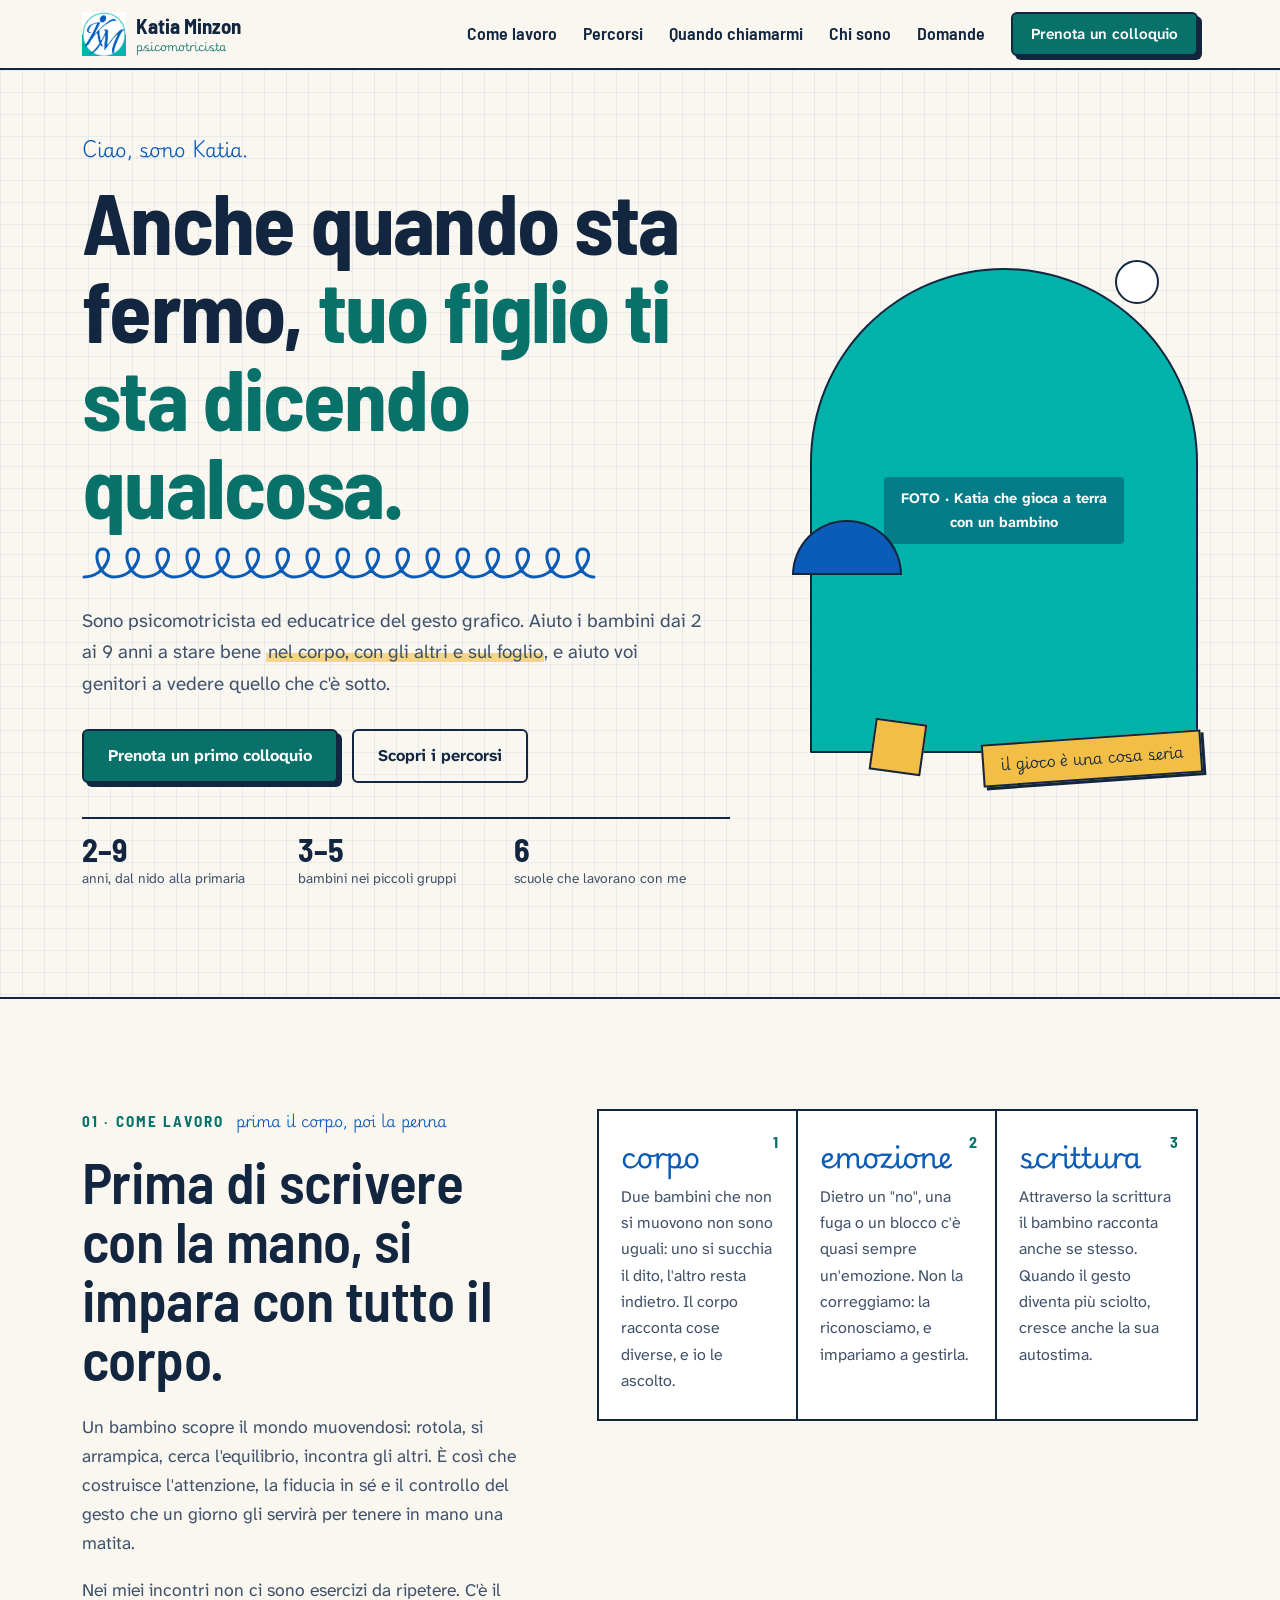
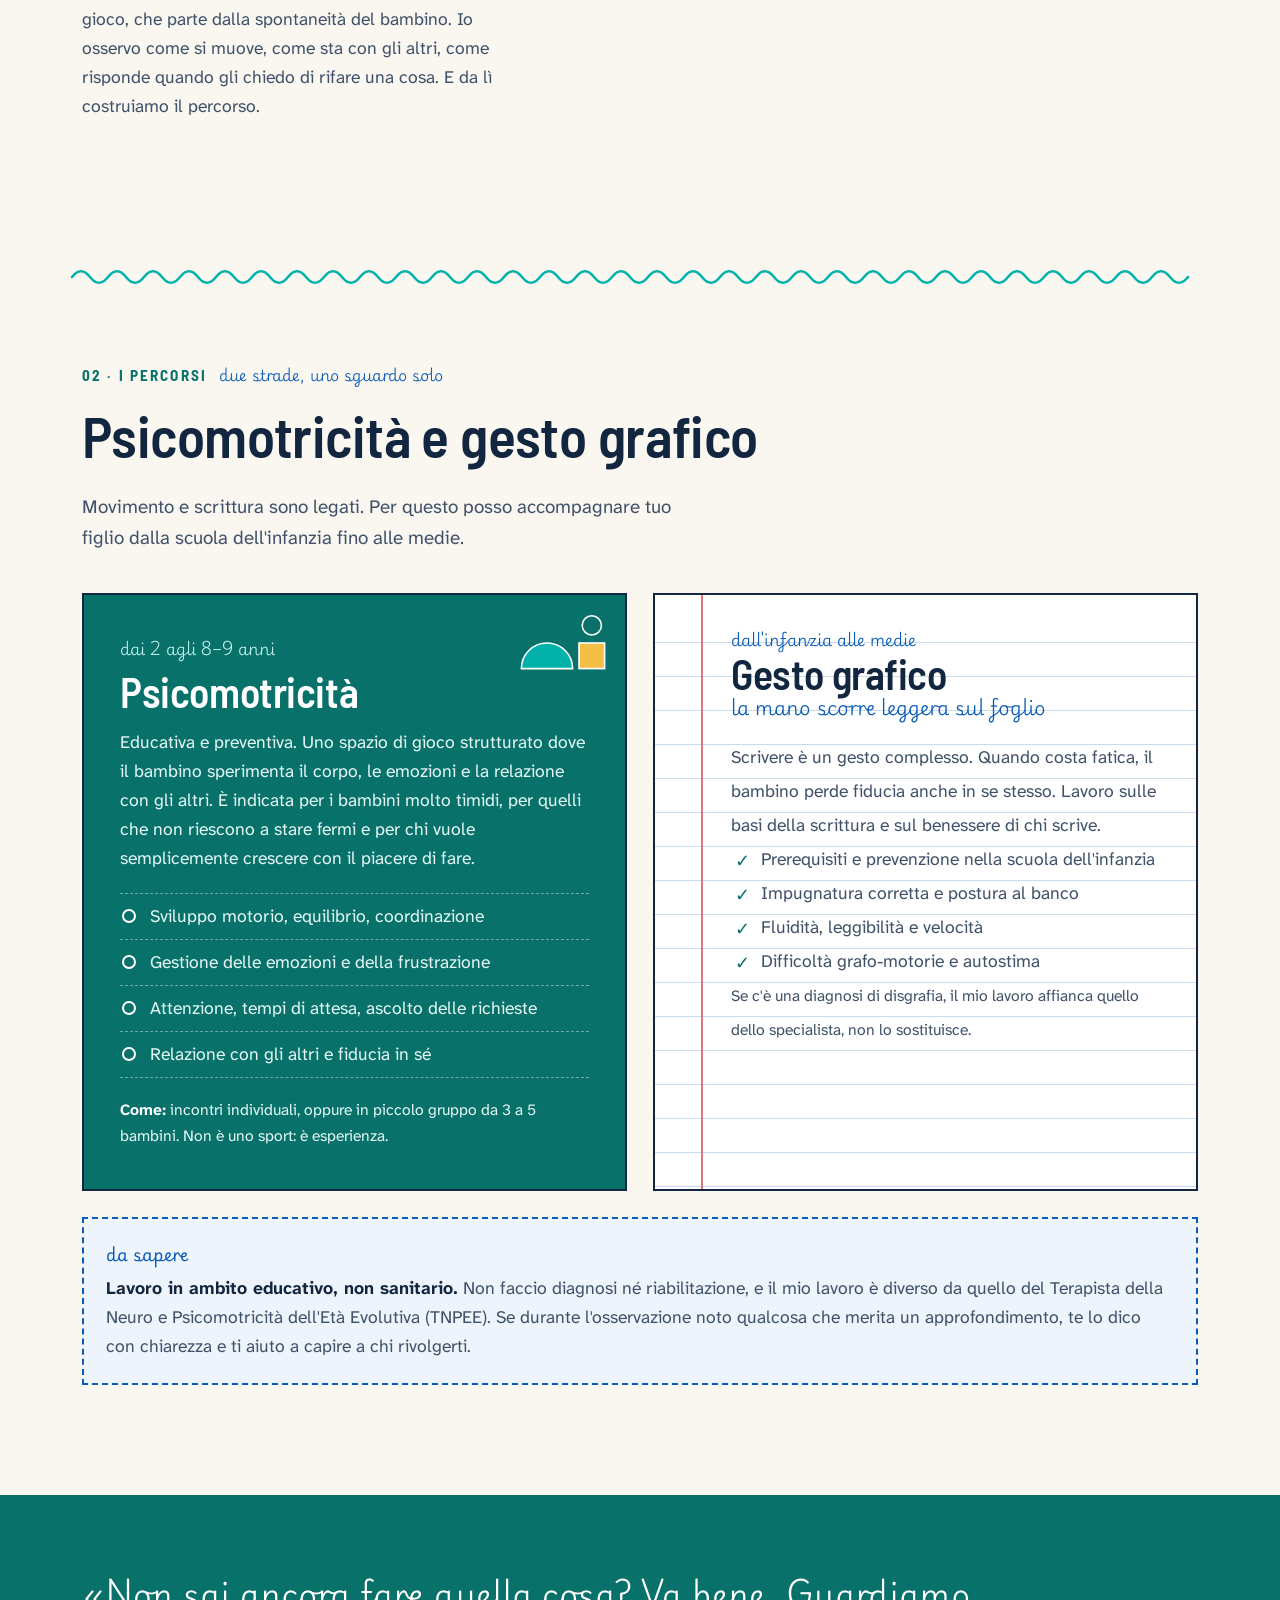
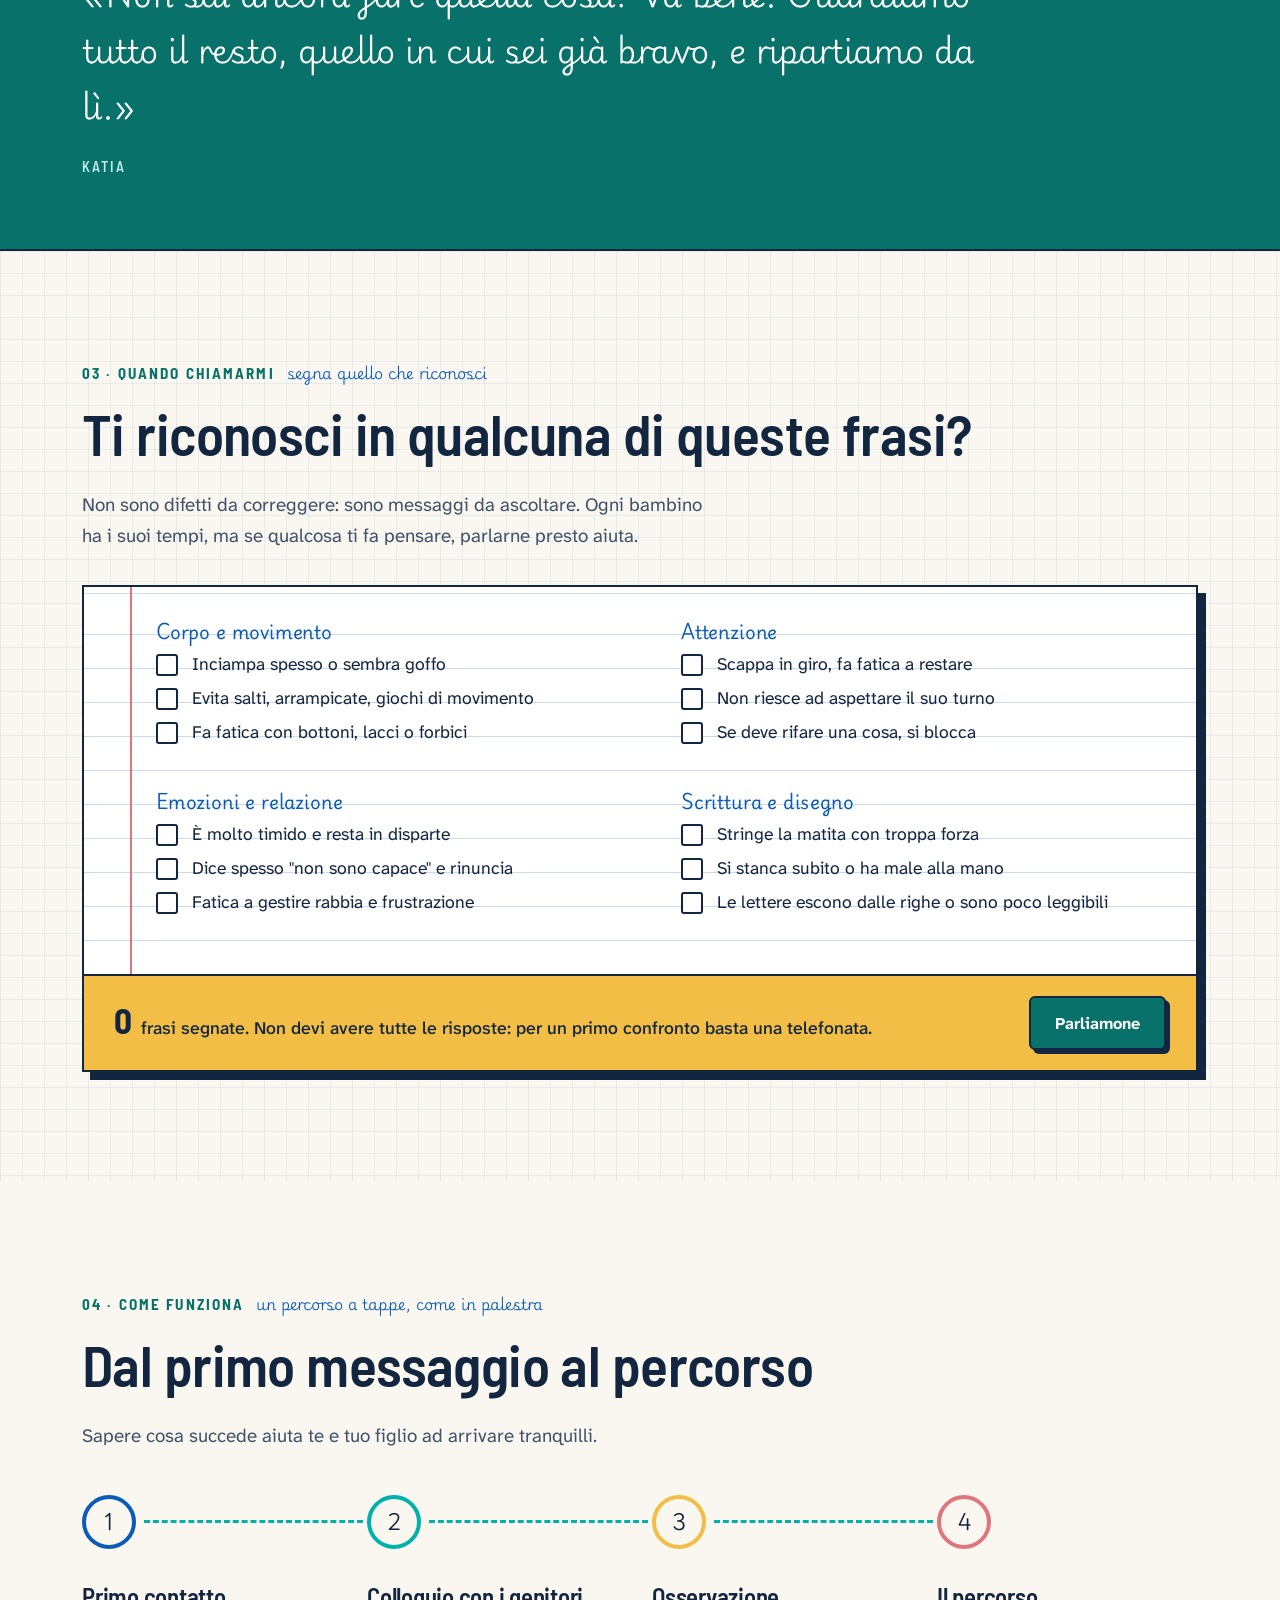
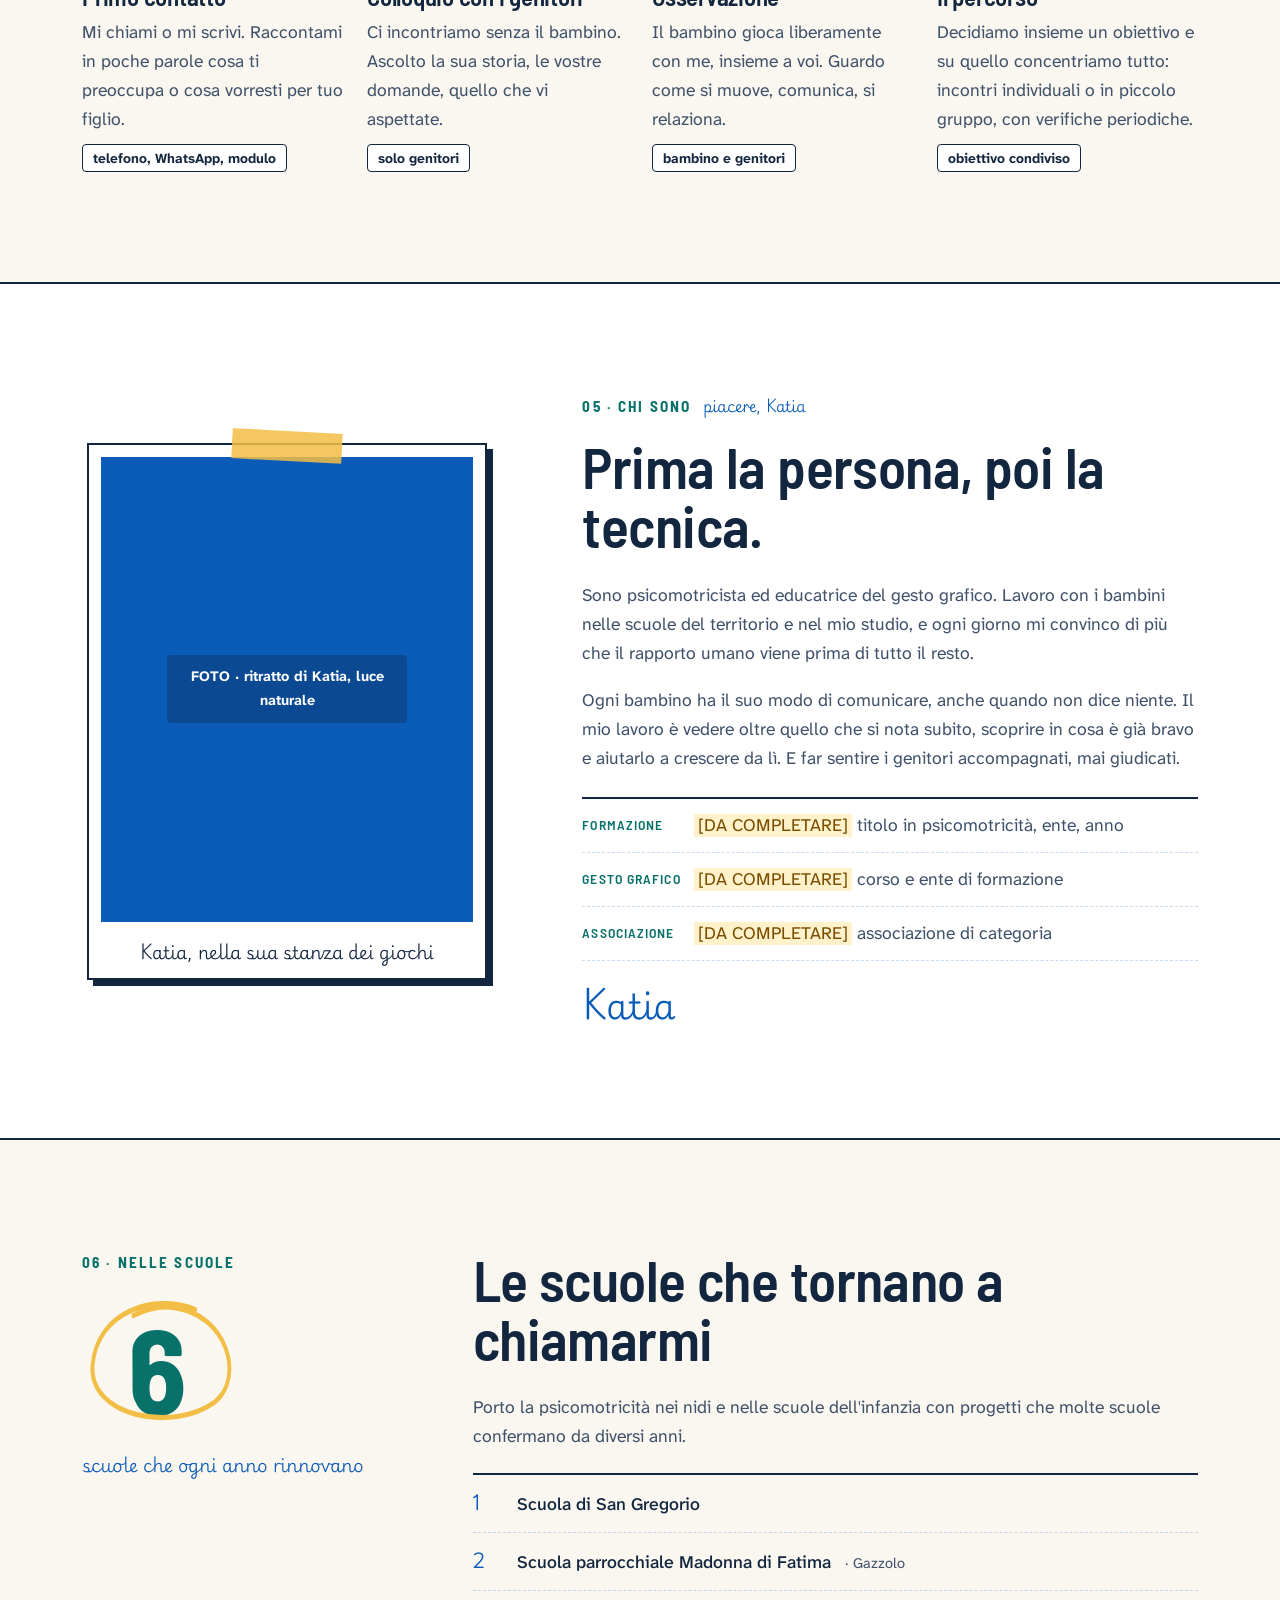
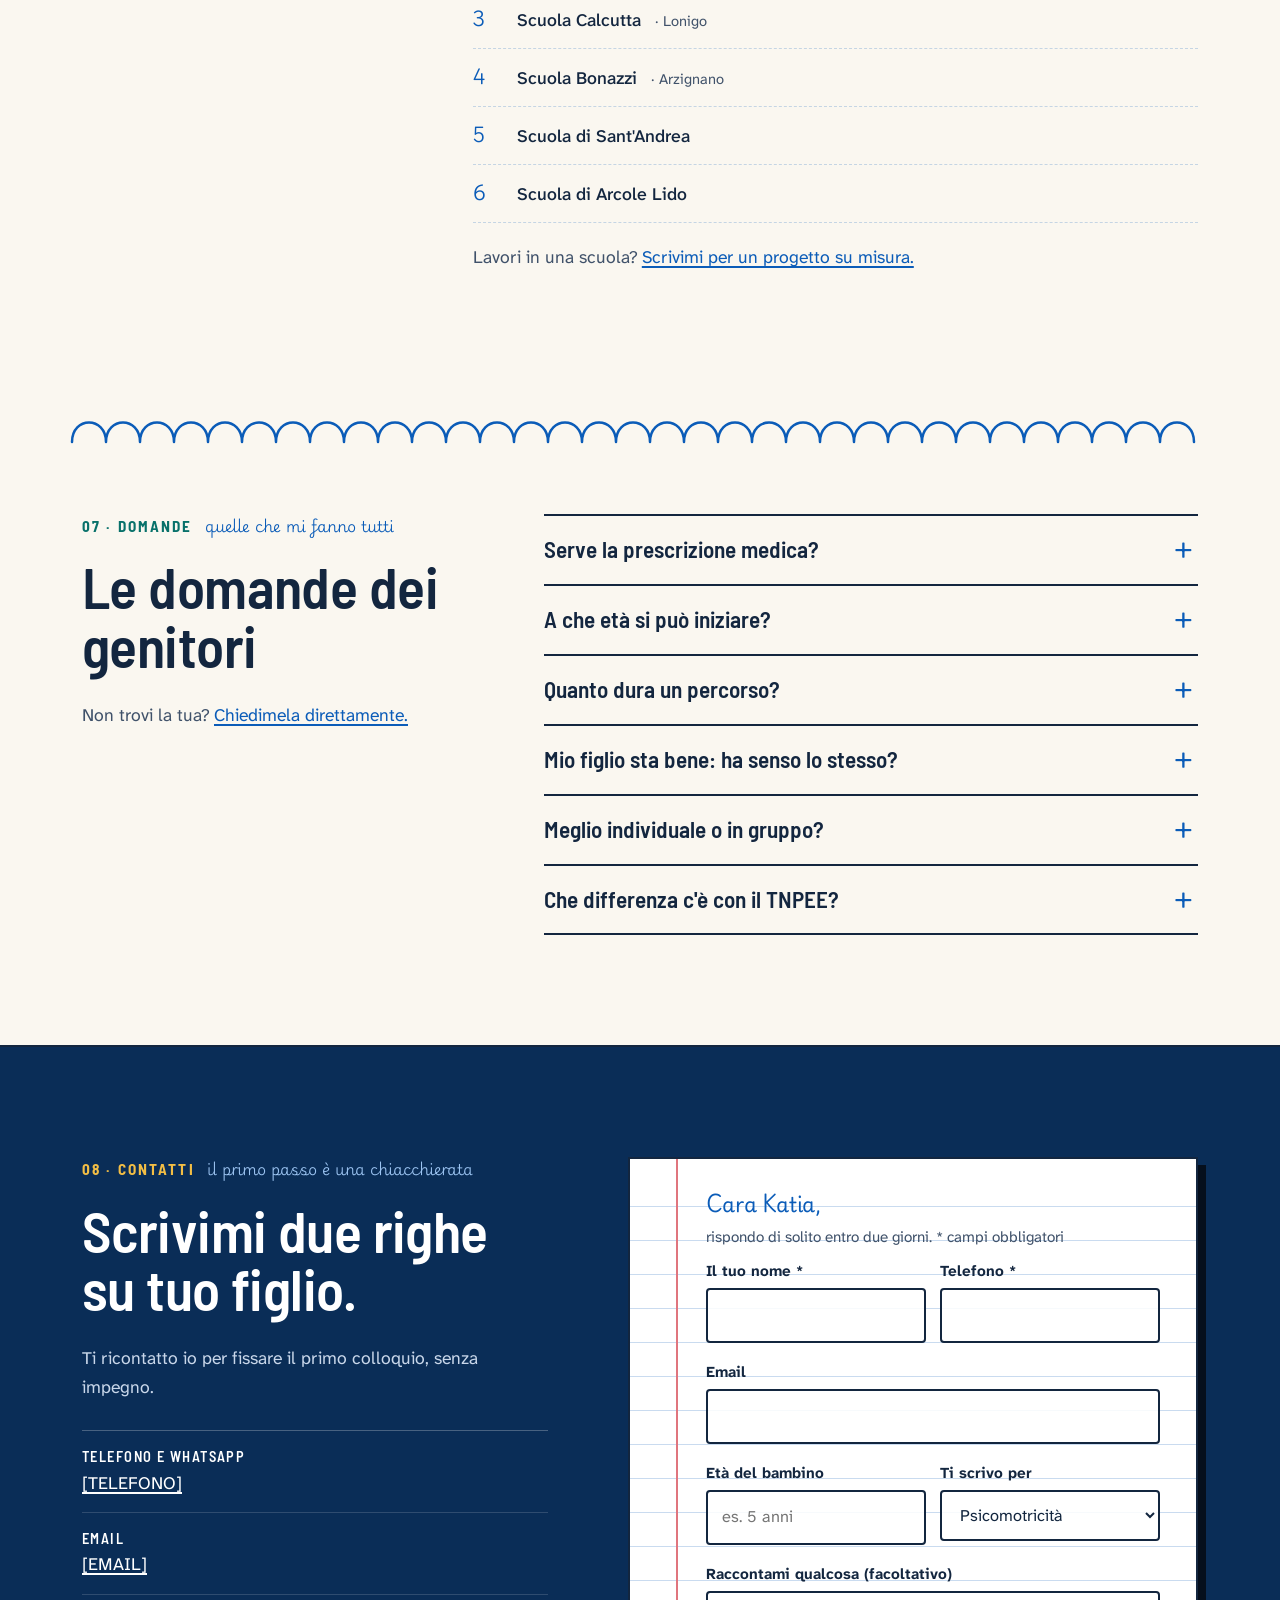
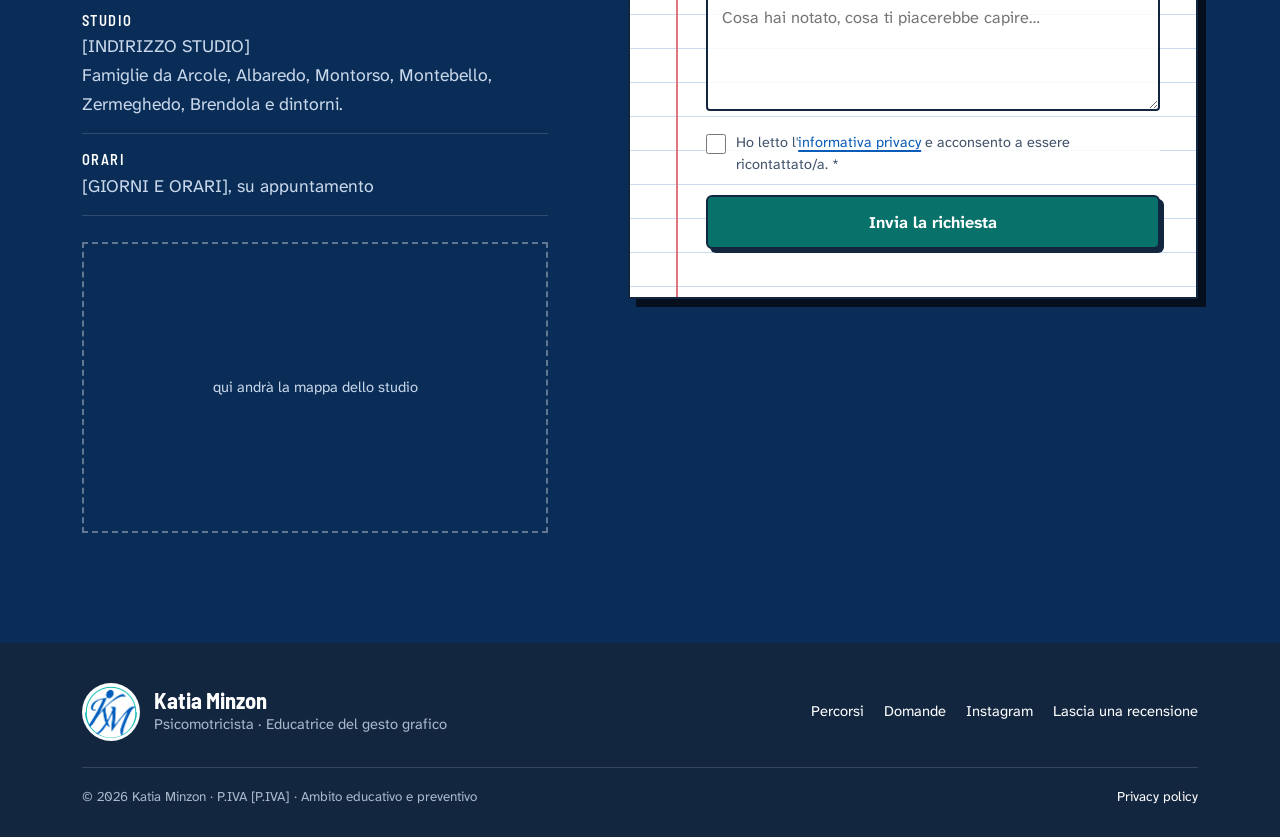
==== commit 39cd3e95: "Nuova identità: quaderno, pregrafismo e blocchi psicomotori Co-Authored-By: Claude Opus 5.5 <noreply" ====
--- a/index.html
+++ b/index.html
@@ -3,20 +3,20 @@
 <head>
 <meta charset="utf-8">
 <meta name="viewport" content="width=device-width,initial-scale=1,viewport-fit=cover">
-<title>Katia Minzon · Psicomotricista ed Educatrice del Gesto Grafico | Vicenza e Verona est</title>
-<meta name="description" content="Psicomotricità educativa e preventiva per bambini da 2 a 9 anni ed educazione del gesto grafico (impugnatura, postura, fluidità della scrittura). Primo colloquio con i genitori. Zona Arcole, Montebello, Montorso, Brendola, Lonigo, Arzignano.">
-<meta name="theme-color" content="#08534E">
+<title>Katia Minzon · Psicomotricista ed Educatrice del Gesto Grafico</title>
+<meta name="description" content="Psicomotricità educativa per bambini da 2 a 9 anni ed educazione del gesto grafico: impugnatura, postura, fluidità della scrittura. Primo colloquio con i genitori. Arcole, Montebello, Montorso, Brendola, Lonigo, Arzignano.">
+<meta name="theme-color" content="#FAF7F0">
 <link rel="canonical" href="https://katia-minzon.github.io/sito/">
 <meta property="og:type" content="website">
 <meta property="og:locale" content="it_IT">
 <meta property="og:title" content="Katia Minzon · Psicomotricista ed Educatrice del Gesto Grafico">
-<meta property="og:description" content="Ogni gesto di tuo figlio racconta chi è. Psicomotricità educativa e gesto grafico per bambini da 2 a 9 anni.">
+<meta property="og:description" content="Anche quando sta fermo, tuo figlio ti sta dicendo qualcosa. Psicomotricità e gesto grafico per bambini da 2 a 9 anni.">
 <meta property="og:image" content="https://katia-minzon.github.io/sito/img/logo.png">
 <link rel="icon" href="img/favicon.png">
 <link rel="apple-touch-icon" href="img/km-mark.png">
 <link rel="preconnect" href="https://fonts.googleapis.com">
 <link rel="preconnect" href="https://fonts.gstatic.com" crossorigin>
-<link href="https://fonts.googleapis.com/css2?family=Fraunces:ital,opsz,wght,SOFT@0,9..144,400..600,100;1,9..144,400..600,100&family=Plus+Jakarta+Sans:wght@400;500;600;700&display=swap" rel="stylesheet">
+<link href="https://fonts.googleapis.com/css2?family=Atkinson+Hyperlegible+Next:wght@400;500;700&family=Barlow+Semi+Condensed:wght@500;600;700&family=Playwrite+IT+Moderna:wght@300;400&display=swap" rel="stylesheet">
 <link rel="stylesheet" href="style.css">
 <script>document.documentElement.classList.remove('no-js')</script>
 <script type="application/ld+json">
@@ -25,7 +25,6 @@
   "@graph":[
     {
       "@type":"LocalBusiness",
-      "@id":"https://katia-minzon.github.io/sito/#studio",
       "name":"Katia Minzon – Psicomotricista",
       "description":"Psicomotricità educativa e preventiva ed educazione del gesto grafico per bambini da 2 a 9 anni e ragazzi delle medie.",
       "url":"https://katia-minzon.github.io/sito/",
@@ -39,9 +38,9 @@
     {
       "@type":"FAQPage",
       "mainEntity":[
-        {"@type":"Question","name":"Serve la prescrizione medica?","acceptedAnswer":{"@type":"Answer","text":"No. Il mio è un percorso educativo e preventivo, non sanitario: non serve impegnativa né diagnosi. Se il bambino è già seguito da altri specialisti, mi coordino volentieri con loro."}},
-        {"@type":"Question","name":"A che età si può iniziare?","acceptedAnswer":{"@type":"Answer","text":"La psicomotricità è indicata dai 2 anni (età del nido) fino agli 8-9 anni. Per il gesto grafico lavoro dall'ultimo anno della scuola dell'infanzia fino alle scuole medie."}},
-        {"@type":"Question","name":"Quanto dura un percorso?","acceptedAnswer":{"@type":"Answer","text":"Dipende dall'obiettivo che stabiliamo insieme dopo l'osservazione. Facciamo verifiche periodiche con i genitori per decidere come proseguire."}}
+        {"@type":"Question","name":"Serve la prescrizione medica?","acceptedAnswer":{"@type":"Answer","text":"No. È un percorso educativo e preventivo, non sanitario: non servono impegnativa né diagnosi."}},
+        {"@type":"Question","name":"A che età si può iniziare?","acceptedAnswer":{"@type":"Answer","text":"La psicomotricità dai 2 anni fino agli 8-9 anni. Il gesto grafico dall'ultimo anno della scuola dell'infanzia fino alle medie."}},
+        {"@type":"Question","name":"Quanto dura un percorso?","acceptedAnswer":{"@type":"Answer","text":"Dipende dall'obiettivo che stabiliamo insieme dopo l'osservazione, con verifiche periodiche con i genitori."}}
       ]
     }
   ]
@@ -51,42 +50,21 @@
 <body>
 <a class="skip" href="#main">Vai al contenuto</a>
 
-<!-- ====== Icone (sprite SVG, tratto lineare) ====== -->
-<svg width="0" height="0" style="position:absolute" aria-hidden="true">
-  <defs>
-    <symbol id="i-check" viewBox="0 0 24 24" fill="none" stroke="currentColor" stroke-width="1.8" stroke-linecap="round" stroke-linejoin="round"><circle cx="12" cy="12" r="10"/><path d="m8 12.5 2.6 2.5L16 9.5"/></symbol>
-    <symbol id="i-heart" viewBox="0 0 24 24" fill="none" stroke="currentColor" stroke-width="1.8" stroke-linecap="round" stroke-linejoin="round"><path d="M12 20s-7-4.4-7-10a4 4 0 0 1 7-2.6A4 4 0 0 1 19 10c0 5.6-7 10-7 10Z"/></symbol>
-    <symbol id="i-body" viewBox="0 0 24 24" fill="none" stroke="currentColor" stroke-width="1.8" stroke-linecap="round" stroke-linejoin="round"><circle cx="12" cy="4.5" r="2"/><path d="M5 9.5c2.5 1 4.5 1.3 7 1.3s4.5-.3 7-1.3M12 10.8V15m0 0-3 6m3-6 3 6"/></symbol>
-    <symbol id="i-pen" viewBox="0 0 24 24" fill="none" stroke="currentColor" stroke-width="1.8" stroke-linecap="round" stroke-linejoin="round"><path d="M4 20c2-.5 3.5-1.2 5-2.7L19 7.3a2.1 2.1 0 0 0-3-3L6 14.3C4.5 15.8 4.4 17.6 4 20Z"/><path d="M14 6l3 3"/></symbol>
-    <symbol id="i-eye" viewBox="0 0 24 24" fill="none" stroke="currentColor" stroke-width="1.8" stroke-linecap="round" stroke-linejoin="round"><path d="M2.5 12S6 5.5 12 5.5 21.5 12 21.5 12 18 18.5 12 18.5 2.5 12 2.5 12Z"/><circle cx="12" cy="12" r="3"/></symbol>
-    <symbol id="i-users" viewBox="0 0 24 24" fill="none" stroke="currentColor" stroke-width="1.8" stroke-linecap="round" stroke-linejoin="round"><circle cx="9" cy="8" r="3.2"/><path d="M3 19.5c.6-3.2 3-5 6-5s5.4 1.8 6 5"/><path d="M16 5.2a3 3 0 0 1 0 5.6M18 14.8c1.6.7 2.6 2.3 3 4.7"/></symbol>
-    <symbol id="i-info" viewBox="0 0 24 24" fill="none" stroke="currentColor" stroke-width="1.8" stroke-linecap="round" stroke-linejoin="round"><circle cx="12" cy="12" r="10"/><path d="M12 11v6M12 7.5v.01"/></symbol>
-    <symbol id="i-phone" viewBox="0 0 24 24" fill="none" stroke="currentColor" stroke-width="1.8" stroke-linecap="round" stroke-linejoin="round"><path d="M5 3.5h3.5l1.8 4.4-2.3 1.5a11 11 0 0 0 6.6 6.6l1.5-2.3 4.4 1.8V19a2 2 0 0 1-2 2A16.5 16.5 0 0 1 3 5.5a2 2 0 0 1 2-2Z"/></symbol>
-    <symbol id="i-mail" viewBox="0 0 24 24" fill="none" stroke="currentColor" stroke-width="1.8" stroke-linecap="round" stroke-linejoin="round"><rect x="3" y="5" width="18" height="14" rx="3"/><path d="m4 7 8 6 8-6"/></symbol>
-    <symbol id="i-pin" viewBox="0 0 24 24" fill="none" stroke="currentColor" stroke-width="1.8" stroke-linecap="round" stroke-linejoin="round"><path d="M12 21s-6.5-5.6-6.5-11a6.5 6.5 0 0 1 13 0C18.5 15.4 12 21 12 21Z"/><circle cx="12" cy="10" r="2.3"/></symbol>
-    <symbol id="i-clock" viewBox="0 0 24 24" fill="none" stroke="currentColor" stroke-width="1.8" stroke-linecap="round" stroke-linejoin="round"><circle cx="12" cy="12" r="9.5"/><path d="M12 7v5l3 2"/></symbol>
-    <symbol id="i-school" viewBox="0 0 24 24" fill="none" stroke="currentColor" stroke-width="1.8" stroke-linecap="round" stroke-linejoin="round"><path d="M3 10 12 5l9 5-9 5-9-5Z"/><path d="M7 12.5V17c1.5 1.3 3 2 5 2s3.5-.7 5-2v-4.5"/></symbol>
-    <symbol id="i-sprout" viewBox="0 0 24 24" fill="none" stroke="currentColor" stroke-width="1.8" stroke-linecap="round" stroke-linejoin="round"><path d="M12 21v-9"/><path d="M12 12C12 8 9 5.5 4.5 5.5 4.5 10 7.5 12 12 12Z"/><path d="M12 14.5c0-3.3 2.6-5.5 7.5-5.5 0 4-2.8 5.5-7.5 5.5Z"/></symbol>
-    <symbol id="i-wa" viewBox="0 0 24 24" fill="none" stroke="currentColor" stroke-width="1.9" stroke-linecap="round" stroke-linejoin="round"><path d="M4 20l1.3-3.9A8 8 0 1 1 8 19l-4 1Z"/><path d="M9 9.5c0 3 2.5 5.5 5.5 5.5l1-1.5-2-1-1 .7a3.5 3.5 0 0 1-1.7-1.7l.7-1-1-2-1.5 1Z"/></symbol>
-  </defs>
-</svg>
-
-<!-- ====================== HEADER ====================== -->
 <header class="header" id="header">
   <div class="wrap nav">
     <a class="brand" href="#top" aria-label="Katia Minzon, torna all'inizio">
-      <img src="img/km-mark.png" alt="" width="42" height="42">
-      <span><span class="brand-name">Katia Minzon</span><span class="brand-role">Psicomotricista</span></span>
+      <img src="img/km-mark.png" alt="" width="44" height="44">
+      <span>Katia Minzon<small>psicomotricista</small></span>
     </a>
-    <button class="menu-toggle" id="menuToggle" aria-expanded="false" aria-controls="menu" aria-label="Apri il menu"><span></span></button>
+    <button class="menu-toggle" id="menuToggle" aria-expanded="false" aria-controls="menu">Menu</button>
     <nav aria-label="Menu principale">
       <div class="menu" id="menu">
-        <a href="#metodo">Il metodo</a>
+        <a href="#come-lavoro">Come lavoro</a>
         <a href="#percorsi">Percorsi</a>
-        <a href="#segnali">Quando rivolgersi</a>
+        <a href="#segnali">Quando chiamarmi</a>
         <a href="#chi-sono">Chi sono</a>
-        <a href="#faq">Domande</a>
-        <a class="btn btn-primary" href="#contatti">Prenota un colloquio</a>
+        <a href="#domande">Domande</a>
+        <a class="btn btn-main" href="#contatti">Prenota un colloquio</a>
       </div>
     </nav>
   </div>
@@ -94,315 +72,298 @@
 
 <main id="main">
 
-<!-- ====================== 1. HERO ====================== -->
-<section class="hero" id="top" aria-labelledby="hero-title">
+<!-- ============ HERO ============ -->
+<section class="hero grid-paper" id="top" aria-labelledby="hero-title">
   <div class="wrap hero-grid">
     <div>
-      <span class="eyebrow reveal">Psicomotricità e gesto grafico · 2&#8209;9&nbsp;anni</span>
-      <h1 id="hero-title" class="reveal d1">Ogni gesto di tuo figlio racconta chi è. <em>Insieme impariamo ad ascoltarlo.</em></h1>
-      <p class="lead reveal d2">Sono Katia Minzon, psicomotricista ed educatrice del gesto grafico. Accompagno bambini e famiglie quando il corpo, le emozioni o la scrittura chiedono attenzione: con il gioco, con metodo e senza giudizio.</p>
+      <span class="hello hand reveal">Ciao, sono Katia.</span>
+      <h1 id="hero-title" class="reveal d1">Anche quando sta fermo, <span class="soft">tuo figlio ti sta dicendo qualcosa.</span></h1>
+      <svg class="sign draw" data-pattern="loops" data-stroke="#0B5CB8" data-width="3" aria-hidden="true"></svg>
+      <p class="lead reveal d2">Sono psicomotricista ed educatrice del gesto grafico. Aiuto i bambini dai 2 ai 9 anni a stare bene <span class="hl">nel corpo, con gli altri e sul foglio</span>, e aiuto voi genitori a vedere quello che c'è sotto.</p>
       <div class="btns reveal d3">
-        <a class="btn btn-primary" href="#contatti">Prenota un primo colloquio</a>
-        <a class="btn btn-ghost" href="#percorsi">Scopri i percorsi</a>
-      </div>
-      <ul class="trust reveal d3" aria-label="In breve">
-        <li><svg aria-hidden="true"><use href="#i-check"/></svg>Ambito educativo e preventivo</li>
-        <li><svg aria-hidden="true"><use href="#i-check"/></svg>Progetti in 6 scuole del territorio</li>
-        <li><svg aria-hidden="true"><use href="#i-check"/></svg>Senza prescrizione medica</li>
+        <a class="btn btn-main" href="#contatti">Prenota un primo colloquio</a>
+        <a class="btn btn-line" href="#percorsi">Scopri i percorsi</a>
+      </div>
+      <div class="facts reveal d3">
+        <div><b>2–9</b><span>anni, dal nido alla primaria</span></div>
+        <div><b>3–5</b><span>bambini nei piccoli gruppi</span></div>
+        <div><b>6</b><span>scuole che lavorano con me</span></div>
+      </div>
+    </div>
+    <div class="hero-media reveal d2">
+      <span class="block b-roll" aria-hidden="true"></span>
+      <!-- FOTO: sostituisci il div .ph con <img src="img/hero.jpg" alt="Katia gioca a terra con un bambino durante una seduta di psicomotricità"> -->
+      <div class="arch ph" role="img" aria-label="Katia gioca a terra con un bambino durante una seduta"><span>FOTO · Katia che gioca a terra con un bambino</span></div>
+      <span class="block b-half" aria-hidden="true"></span>
+      <span class="block b-cube" aria-hidden="true"></span>
+      <p class="note-hand" aria-hidden="true">il gioco è una cosa seria</p>
+    </div>
+  </div>
+</section>
+
+<!-- ============ COME LAVORO ============ -->
+<section class="sec" id="come-lavoro" aria-labelledby="metodo-title">
+  <div class="wrap method">
+    <div>
+      <div class="page reveal"><b>01 · Come lavoro</b><span class="hand">prima il corpo, poi la penna</span></div>
+      <h2 id="metodo-title" class="reveal d1">Prima di scrivere con la mano, si impara con tutto il corpo.</h2>
+      <p class="reveal d2">Un bambino scopre il mondo muovendosi: rotola, si arrampica, cerca l'equilibrio, incontra gli altri. È così che costruisce l'attenzione, la fiducia in sé e il controllo del gesto che un giorno gli servirà per tenere in mano una matita.</p>
+      <p class="reveal d2">Nei miei incontri non ci sono esercizi da ripetere. C'è il gioco, che parte dalla spontaneità del bambino. Io osservo come si muove, come sta con gli altri, come risponde quando gli chiedo di rifare una cosa. E da lì costruiamo il percorso.</p>
+    </div>
+    <div class="trio reveal d2">
+      <div><span class="n">1</span><span class="word">corpo</span><p>Due bambini che non si muovono non sono uguali: uno si succhia il dito, l'altro resta indietro. Il corpo racconta cose diverse, e io le ascolto.</p></div>
+      <div><span class="n">2</span><span class="word">emozione</span><p>Dietro un "no", una fuga o un blocco c'è quasi sempre un'emozione. Non la correggiamo: la riconosciamo, e impariamo a gestirla.</p></div>
+      <div><span class="n">3</span><span class="word">scrittura</span><p>Attraverso la scrittura il bambino racconta anche se stesso. Quando il gesto diventa più sciolto, cresce anche la sua autostima.</p></div>
+    </div>
+  </div>
+</section>
+
+<div class="divider" aria-hidden="true"><svg class="sign draw" data-pattern="wave" data-stroke="#01B2AA" data-width="2.5"></svg></div>
+
+<!-- ============ PERCORSI ============ -->
+<section class="sec" id="percorsi" aria-labelledby="percorsi-title" style="padding-top:40px">
+  <div class="wrap">
+    <div class="page reveal"><b>02 · I percorsi</b><span class="hand">due strade, uno sguardo solo</span></div>
+    <h2 id="percorsi-title" class="reveal d1">Psicomotricità e gesto grafico</h2>
+    <p class="lead reveal d2">Movimento e scrittura sono legati. Per questo posso accompagnare tuo figlio dalla scuola dell'infanzia fino alle medie.</p>
+
+    <div class="paths">
+      <article class="path p-psico reveal">
+        <svg class="shapes" viewBox="0 0 120 80" aria-hidden="true"><path d="M8 72a32 32 0 0 1 64 0Z" fill="#01B2AA" stroke="#fff" stroke-width="2"/><rect x="80" y="40" width="32" height="32" fill="#F3BE45" stroke="#fff" stroke-width="2"/><circle cx="96" cy="18" r="12" fill="none" stroke="#fff" stroke-width="2"/></svg>
+        <div class="path-inner">
+          <span class="age">dai 2 agli 8–9 anni</span>
+          <h3>Psicomotricità</h3>
+          <p>Educativa e preventiva. Uno spazio di gioco strutturato dove il bambino sperimenta il corpo, le emozioni e la relazione con gli altri. È indicata per i bambini molto timidi, per quelli che non riescono a stare fermi e per chi vuole semplicemente crescere con il piacere di fare.</p>
+          <ul>
+            <li>Sviluppo motorio, equilibrio, coordinazione</li>
+            <li>Gestione delle emozioni e della frustrazione</li>
+            <li>Attenzione, tempi di attesa, ascolto delle richieste</li>
+            <li>Relazione con gli altri e fiducia in sé</li>
+          </ul>
+          <p class="how"><strong>Come:</strong> incontri individuali, oppure in piccolo gruppo da 3 a 5 bambini. Non è uno sport: è esperienza.</p>
+        </div>
+      </article>
+
+      <article class="path p-grafo lined reveal d1">
+        <div class="path-inner">
+          <span class="age">dall'infanzia alle medie</span>
+          <h3>Gesto grafico</h3>
+          <p class="writing">la mano scorre leggera sul foglio</p>
+          <p>Scrivere è un gesto complesso. Quando costa fatica, il bambino perde fiducia anche in se stesso. Lavoro sulle basi della scrittura e sul benessere di chi scrive.</p>
+          <ul>
+            <li>Prerequisiti e prevenzione nella scuola dell'infanzia</li>
+            <li>Impugnatura corretta e postura al banco</li>
+            <li>Fluidità, leggibilità e velocità</li>
+            <li>Difficoltà grafo-motorie e autostima</li>
+          </ul>
+          <p class="how">Se c'è una diagnosi di disgrafia, il mio lavoro affianca quello dello specialista, non lo sostituisce.</p>
+        </div>
+      </article>
+    </div>
+
+    <aside class="know reveal" aria-label="Ambito di lavoro">
+      <span class="hand">da sapere</span>
+      <p><strong>Lavoro in ambito educativo, non sanitario.</strong> Non faccio diagnosi né riabilitazione, e il mio lavoro è diverso da quello del Terapista della Neuro e Psicomotricità dell'Età Evolutiva (TNPEE). Se durante l'osservazione noto qualcosa che merita un approfondimento, te lo dico con chiarezza e ti aiuto a capire a chi rivolgerti.</p>
+    </aside>
+  </div>
+</section>
+
+<!-- ============ CITAZIONE ============ -->
+<section class="quote" aria-label="Il mio modo di lavorare">
+  <div class="wrap reveal">
+    <p>«Non sai ancora fare quella cosa? Va bene. Guardiamo tutto il resto, quello in cui sei già bravo, e ripartiamo da lì.»</p>
+    <div class="who">Katia</div>
+  </div>
+</section>
+
+<!-- ============ SEGNALI ============ -->
+<section class="sec grid-paper" id="segnali" aria-labelledby="segnali-title">
+  <div class="wrap">
+    <div class="page reveal"><b>03 · Quando chiamarmi</b><span class="hand">segna quello che riconosci</span></div>
+    <h2 id="segnali-title" class="reveal d1">Ti riconosci in qualcuna di queste frasi?</h2>
+    <p class="lead reveal d2">Non sono difetti da correggere: sono messaggi da ascoltare. Ogni bambino ha i suoi tempi, ma se qualcosa ti fa pensare, parlarne presto aiuta.</p>
+
+    <div class="sheet lined reveal" id="checklist">
+      <div class="sheet-inner">
+        <div class="group" role="group" aria-labelledby="g1"><h3 id="g1">Corpo e movimento</h3>
+          <label class="tick"><input type="checkbox"><span class="box"><svg viewBox="0 0 32 30" aria-hidden="true"><path d="M5 16l7 8L29 3"/></svg></span><span>Inciampa spesso o sembra goffo</span></label>
+          <label class="tick"><input type="checkbox"><span class="box"><svg viewBox="0 0 32 30" aria-hidden="true"><path d="M5 16l7 8L29 3"/></svg></span><span>Evita salti, arrampicate, giochi di movimento</span></label>
+          <label class="tick"><input type="checkbox"><span class="box"><svg viewBox="0 0 32 30" aria-hidden="true"><path d="M5 16l7 8L29 3"/></svg></span><span>Fa fatica con bottoni, lacci o forbici</span></label>
+        </div>
+        <div class="group" role="group" aria-labelledby="g2"><h3 id="g2">Emozioni e relazione</h3>
+          <label class="tick"><input type="checkbox"><span class="box"><svg viewBox="0 0 32 30" aria-hidden="true"><path d="M5 16l7 8L29 3"/></svg></span><span>È molto timido e resta in disparte</span></label>
+          <label class="tick"><input type="checkbox"><span class="box"><svg viewBox="0 0 32 30" aria-hidden="true"><path d="M5 16l7 8L29 3"/></svg></span><span>Dice spesso "non sono capace" e rinuncia</span></label>
+          <label class="tick"><input type="checkbox"><span class="box"><svg viewBox="0 0 32 30" aria-hidden="true"><path d="M5 16l7 8L29 3"/></svg></span><span>Fatica a gestire rabbia e frustrazione</span></label>
+        </div>
+        <div class="group" role="group" aria-labelledby="g3"><h3 id="g3">Attenzione</h3>
+          <label class="tick"><input type="checkbox"><span class="box"><svg viewBox="0 0 32 30" aria-hidden="true"><path d="M5 16l7 8L29 3"/></svg></span><span>Scappa in giro, fa fatica a restare</span></label>
+          <label class="tick"><input type="checkbox"><span class="box"><svg viewBox="0 0 32 30" aria-hidden="true"><path d="M5 16l7 8L29 3"/></svg></span><span>Non riesce ad aspettare il suo turno</span></label>
+          <label class="tick"><input type="checkbox"><span class="box"><svg viewBox="0 0 32 30" aria-hidden="true"><path d="M5 16l7 8L29 3"/></svg></span><span>Se deve rifare una cosa, si blocca</span></label>
+        </div>
+        <div class="group" role="group" aria-labelledby="g4"><h3 id="g4">Scrittura e disegno</h3>
+          <label class="tick"><input type="checkbox"><span class="box"><svg viewBox="0 0 32 30" aria-hidden="true"><path d="M5 16l7 8L29 3"/></svg></span><span>Stringe la matita con troppa forza</span></label>
+          <label class="tick"><input type="checkbox"><span class="box"><svg viewBox="0 0 32 30" aria-hidden="true"><path d="M5 16l7 8L29 3"/></svg></span><span>Si stanca subito o ha male alla mano</span></label>
+          <label class="tick"><input type="checkbox"><span class="box"><svg viewBox="0 0 32 30" aria-hidden="true"><path d="M5 16l7 8L29 3"/></svg></span><span>Le lettere escono dalle righe o sono poco leggibili</span></label>
+        </div>
+      </div>
+      <div class="tally">
+        <p aria-live="polite"><span class="count" id="count">0</span> <span id="tallyText">frasi segnate. Non devi avere tutte le risposte: per un primo confronto basta una telefonata.</span></p>
+        <a class="btn btn-main" href="#contatti">Parliamone</a>
+      </div>
+    </div>
+  </div>
+</section>
+
+<!-- ============ PERCORSO IN 4 TAPPE ============ -->
+<section class="sec" id="come-funziona" aria-labelledby="tappe-title">
+  <div class="wrap">
+    <div class="page reveal"><b>04 · Come funziona</b><span class="hand">un percorso a tappe, come in palestra</span></div>
+    <h2 id="tappe-title" class="reveal d1">Dal primo messaggio al percorso</h2>
+    <p class="lead reveal d2">Sapere cosa succede aiuta te e tuo figlio ad arrivare tranquilli.</p>
+    <ol class="track">
+      <li class="stop reveal"><span class="hoop" aria-hidden="true">1</span><h3>Primo contatto</h3><p>Mi chiami o mi scrivi. Raccontami in poche parole cosa ti preoccupa o cosa vorresti per tuo figlio.</p><span class="who">telefono, WhatsApp, modulo</span></li>
+      <li class="stop reveal d1"><span class="hoop" aria-hidden="true">2</span><h3>Colloquio con i genitori</h3><p>Ci incontriamo senza il bambino. Ascolto la sua storia, le vostre domande, quello che vi aspettate.</p><span class="who">solo genitori</span></li>
+      <li class="stop reveal d2"><span class="hoop" aria-hidden="true">3</span><h3>Osservazione</h3><p>Il bambino gioca liberamente con me, insieme a voi. Guardo come si muove, comunica, si relaziona.</p><span class="who">bambino e genitori</span></li>
+      <li class="stop reveal d3"><span class="hoop" aria-hidden="true">4</span><h3>Il percorso</h3><p>Decidiamo insieme un obiettivo e su quello concentriamo tutto: incontri individuali o in piccolo gruppo, con verifiche periodiche.</p><span class="who">obiettivo condiviso</span></li>
+    </ol>
+  </div>
+</section>
+
+<!-- ============ CHI SONO ============ -->
+<section class="sec about" id="chi-sono" aria-labelledby="chi-title">
+  <div class="wrap about-grid">
+    <figure class="polaroid reveal">
+      <!-- FOTO: sostituisci il div .ph con <img src="img/ritratto.jpg" alt="Ritratto di Katia Minzon"> -->
+      <div class="ph" role="img" aria-label="Ritratto di Katia Minzon"><span>FOTO · ritratto di Katia, luce naturale</span></div>
+      <figcaption class="cap">Katia, nella sua stanza dei giochi</figcaption>
+    </figure>
+    <div>
+      <div class="page reveal"><b>05 · Chi sono</b><span class="hand">piacere, Katia</span></div>
+      <h2 id="chi-title" class="reveal d1">Prima la persona, poi la tecnica.</h2>
+      <p class="reveal d2">Sono psicomotricista ed educatrice del gesto grafico. Lavoro con i bambini nelle scuole del territorio e nel mio studio, e ogni giorno mi convinco di più che il rapporto umano viene prima di tutto il resto.</p>
+      <p class="reveal d2">Ogni bambino ha il suo modo di comunicare, anche quando non dice niente. Il mio lavoro è vedere oltre quello che si nota subito, scoprire in cosa è già bravo e aiutarlo a crescere da lì. E far sentire i genitori accompagnati, mai giudicati.</p>
+      <ul class="creds reveal d3">
+        <li><b>Formazione</b><span><span class="todo">[DA COMPLETARE]</span> titolo in psicomotricità, ente, anno</span></li>
+        <li><b>Gesto grafico</b><span><span class="todo">[DA COMPLETARE]</span> corso e ente di formazione</span></li>
+        <li><b>Associazione</b><span><span class="todo">[DA COMPLETARE]</span> associazione di categoria</span></li>
       </ul>
-    </div>
-    <div class="hero-media reveal d2">
-      <span class="blob blob-1" aria-hidden="true"></span>
-      <span class="blob blob-2" aria-hidden="true"></span>
-      <!-- FOTO: sostituisci il div con <img src="img/hero.jpg" alt="Katia gioca a terra con un bambino durante una seduta di psicomotricità"> -->
-      <div class="photo ph" role="img" aria-label="Katia gioca con un bambino durante una seduta di psicomotricità" data-label="FOTO HERO · Katia che gioca a terra con un bambino, luce naturale"></div>
-      <div class="badge-card" aria-hidden="true">
-        <span class="dot"><svg><use href="#i-heart"/></svg></span>
-        <span>Prima la relazione,<br>poi la tecnica.</span>
-      </div>
-    </div>
-  </div>
-</section>
-
-<!-- ====================== CITAZIONE ====================== -->
-<section class="quote" aria-label="La mia filosofia">
-  <div class="wrap reveal">
-    <blockquote>«Anche se stai fermo mi stai già comunicando qualcosa. Il mio lavoro è riuscire a vedere quello che c'è sotto.»</blockquote>
-    <cite>Katia Minzon</cite>
-  </div>
-</section>
-
-<!-- ====================== 2. METODO ====================== -->
-<section class="section" id="metodo" aria-labelledby="metodo-title">
-  <div class="wrap method-grid">
+      <p class="firma reveal d3">Katia</p>
+    </div>
+  </div>
+</section>
+
+<!-- ============ SCUOLE ============ -->
+<section class="sec" id="scuole" aria-labelledby="scuole-title">
+  <div class="wrap schools-grid">
     <div class="reveal">
-      <!-- FOTO: <img src="img/metodo.jpg" alt="Bambino in equilibrio su un percorso di cuscini morbidi"> -->
-      <div class="photo ph" role="img" aria-label="Bambino che si muove su un percorso psicomotorio" data-label="FOTO METODO · bambino in movimento su un percorso di cuscini o teli"></div>
-    </div>
-    <div>
-      <span class="eyebrow reveal">Il metodo e l'approccio</span>
-      <h2 id="metodo-title" class="reveal d1">Prima di scrivere con la mano, <em>si impara con tutto il corpo.</em></h2>
-      <p class="reveal d2">Un bambino scopre il mondo muovendosi: rotolando, arrampicandosi, cercando l'equilibrio, toccando e incontrando gli altri. È così che costruisce l'attenzione, la fiducia in sé e il controllo del gesto che un giorno gli servirà per tenere in mano una matita.</p>
-      <p class="reveal d2">Per questo nei miei incontri non ci sono esercizi da ripetere: c'è il <strong>gioco</strong>, che parte dalla spontaneità del bambino. Osservo come si muove, come sta con gli altri, come reagisce a una richiesta, e su quello costruiamo il percorso.</p>
-      <div class="chain reveal d3" aria-label="Corpo, emozione, scrittura">
-        <span>Corpo</span><i aria-hidden="true">→</i><span>Emozione</span><i aria-hidden="true">→</i><span>Scrittura</span>
-      </div>
-    </div>
-  </div>
-  <div class="wrap">
-    <div class="pillars">
-      <div class="pillar reveal"><span class="ic"><svg aria-hidden="true"><use href="#i-eye"/></svg></span><div><h3>Osservare, non giudicare</h3><p>Un bambino che si tira indietro e uno che scappa ci stanno dicendo cose diverse. Leggo il "perché" dietro il comportamento.</p></div></div>
-      <div class="pillar reveal d1"><span class="ic"><svg aria-hidden="true"><use href="#i-sprout"/></svg></span><div><h3>Partire da ciò che sa fare</h3><p>"Questa cosa non la so fare" non è la fine: guardiamo tutto il resto e da lì ripartiamo, per far crescere l'autostima.</p></div></div>
-      <div class="pillar reveal d2"><span class="ic"><svg aria-hidden="true"><use href="#i-users"/></svg></span><div><h3>Insieme ai genitori</h3><p>Obiettivi chiari e condivisi, aggiornamenti costanti. Voi conoscete vostro figlio meglio di chiunque altro.</p></div></div>
-    </div>
-  </div>
-</section>
-
-<!-- ====================== 3. AREE DI INTERVENTO ====================== -->
-<section class="section areas" id="percorsi" aria-labelledby="percorsi-title">
-  <div class="wrap">
-    <div class="center">
-      <span class="eyebrow reveal">Aree di intervento</span>
-      <h2 id="percorsi-title" class="reveal d1">Due percorsi, <em>un unico sguardo</em> sul bambino</h2>
-      <p class="lead reveal d2">Il movimento e la scrittura sono strettamente legati: per questo posso accompagnare tuo figlio dalla scuola dell'infanzia fino alle medie.</p>
-    </div>
-
-    <div class="area-grid">
-      <article class="area area-psico reveal">
-        <span class="tag">Educativa e preventiva</span>
-        <h3>Psicomotricità</h3>
-        <p class="for">Per bambini dai 2 agli 8–9 anni</p>
-        <p>Uno spazio di gioco strutturato in cui il bambino sperimenta il proprio corpo, le proprie emozioni e la relazione con gli altri. Adatta ai bambini molto timidi, a quelli molto vivaci, e a chi vuole semplicemente crescere con il piacere di fare.</p>
-        <ul class="check">
-          <li><svg aria-hidden="true"><use href="#i-check"/></svg>Sviluppo motorio, equilibrio e coordinazione</li>
-          <li><svg aria-hidden="true"><use href="#i-check"/></svg>Regolazione delle emozioni e della frustrazione</li>
-          <li><svg aria-hidden="true"><use href="#i-check"/></svg>Attenzione, tempi di attesa, ascolto delle richieste</li>
-          <li><svg aria-hidden="true"><use href="#i-check"/></svg>Relazione con l'altro e fiducia in sé</li>
-        </ul>
-        <p class="modes"><strong>Come:</strong> incontri individuali oppure in piccolo gruppo da 3 a 5 bambini. Non è uno sport: è esperienza.</p>
-      </article>
-
-      <article class="area area-grafo reveal d1">
-        <span class="tag">Educazione del gesto grafico</span>
-        <h3>Gesto grafico e scrittura</h3>
-        <p class="for">Dall'ultimo anno dell'infanzia alle scuole medie</p>
-        <p>Scrivere è un gesto complesso. Quando costa fatica, il bambino spesso perde fiducia anche in se stesso. Lavoro sulle basi della scrittura e sul benessere di chi scrive, perché attraverso la scrittura il bambino racconta anche chi è.</p>
-        <ul class="check">
-          <li><svg aria-hidden="true"><use href="#i-check"/></svg>Prevenzione e prerequisiti nella scuola dell'infanzia</li>
-          <li><svg aria-hidden="true"><use href="#i-check"/></svg>Impugnatura corretta e postura al banco</li>
-          <li><svg aria-hidden="true"><use href="#i-check"/></svg>Fluidità, leggibilità e velocità di scrittura</li>
-          <li><svg aria-hidden="true"><use href="#i-check"/></svg>Supporto nelle difficoltà grafo-motorie</li>
-        </ul>
-        <p class="modes"><strong>In presenza di una diagnosi di disgrafia</strong>, il mio lavoro affianca (e non sostituisce) quello dello specialista che segue il bambino.</p>
-      </article>
-    </div>
-
-    <aside class="note reveal" aria-label="Ambito di lavoro">
-      <svg aria-hidden="true"><use href="#i-info"/></svg>
-      <p><strong>Un ambito educativo, non sanitario.</strong> Non faccio diagnosi né terapie riabilitative e il mio lavoro è diverso da quello del Terapista della Neuro e Psicomotricità dell'Età Evolutiva (TNPEE). Se durante l'osservazione noto qualcosa che merita un approfondimento, te lo dico con chiarezza e ti aiuto a capire a chi rivolgerti.</p>
-    </aside>
-  </div>
-</section>
-
-<!-- ====================== 4. SEGNALI ====================== -->
-<section class="section signals" id="segnali" aria-labelledby="segnali-title">
-  <div class="wrap">
-    <span class="eyebrow reveal">Quando rivolgersi a me?</span>
-    <h2 id="segnali-title" class="reveal d1">Ti riconosci in qualcuna di queste frasi?</h2>
-    <p class="lead reveal d2">Non sono "difetti" da correggere, ma messaggi da ascoltare. Ogni bambino ha i suoi tempi: se però qualcosa ti fa pensare, parlarne presto aiuta.</p>
-
-    <div class="tabs reveal" role="tablist" aria-label="Aree dei segnali">
-      <button class="tab" role="tab" id="t1" aria-selected="true" aria-controls="p1">Corpo e movimento</button>
-      <button class="tab" role="tab" id="t2" aria-selected="false" aria-controls="p2" tabindex="-1">Emozioni e relazione</button>
-      <button class="tab" role="tab" id="t3" aria-selected="false" aria-controls="p3" tabindex="-1">Attenzione</button>
-      <button class="tab" role="tab" id="t4" aria-selected="false" aria-controls="p4" tabindex="-1">Scrittura e disegno</button>
-    </div>
-
-    <div class="panel" role="tabpanel" id="p1" aria-labelledby="t1">
-      <p class="sig"><svg aria-hidden="true"><use href="#i-body"/></svg>Inciampa spesso o sembra "goffo" rispetto ai coetanei</p>
-      <p class="sig"><svg aria-hidden="true"><use href="#i-body"/></svg>Evita giochi di movimento, salti o arrampicate</p>
-      <p class="sig"><svg aria-hidden="true"><use href="#i-body"/></svg>Fa fatica ad allacciarsi, abbottonarsi, usare le forbici</p>
-      <p class="sig"><svg aria-hidden="true"><use href="#i-body"/></svg>Si muove sempre e sembra non riuscire a fermarsi</p>
-    </div>
-    <div class="panel" role="tabpanel" id="p2" aria-labelledby="t2" hidden>
-      <p class="sig"><svg aria-hidden="true"><use href="#i-heart"/></svg>È molto timido e resta in disparte nel gruppo</p>
-      <p class="sig"><svg aria-hidden="true"><use href="#i-heart"/></svg>Fatica a gestire la rabbia o la frustrazione</p>
-      <p class="sig"><svg aria-hidden="true"><use href="#i-heart"/></svg>Dice spesso "non sono capace" e rinuncia prima di provare</p>
-      <p class="sig"><svg aria-hidden="true"><use href="#i-heart"/></svg>Rifiuta le richieste o fa fatica a separarsi da te</p>
-    </div>
-    <div class="panel" role="tabpanel" id="p3" aria-labelledby="t3" hidden>
-      <p class="sig"><svg aria-hidden="true"><use href="#i-eye"/></svg>Fatica a stare fermo o a rimanere in un'attività</p>
-      <p class="sig"><svg aria-hidden="true"><use href="#i-eye"/></svg>Si distrae facilmente e non porta a termine i compiti</p>
-      <p class="sig"><svg aria-hidden="true"><use href="#i-eye"/></svg>Fa fatica ad aspettare il proprio turno</p>
-      <p class="sig"><svg aria-hidden="true"><use href="#i-eye"/></svg>Quando deve rifare una cosa, si blocca o si oppone</p>
-    </div>
-    <div class="panel" role="tabpanel" id="p4" aria-labelledby="t4" hidden>
-      <p class="sig"><svg aria-hidden="true"><use href="#i-pen"/></svg>Impugna la matita con troppa forza o in modo scomodo</p>
-      <p class="sig"><svg aria-hidden="true"><use href="#i-pen"/></svg>Si stanca subito a scrivere o si lamenta del dolore alla mano</p>
-      <p class="sig"><svg aria-hidden="true"><use href="#i-pen"/></svg>La scrittura è poco leggibile o "esce" dalle righe</p>
-      <p class="sig"><svg aria-hidden="true"><use href="#i-pen"/></svg>È molto lento nel copiare dalla lavagna o evita di disegnare</p>
-    </div>
-
-    <div class="reassure reveal">
-      <p><strong>Non devi avere tutte le risposte.</strong> Per un primo confronto basta una telefonata: ascolto le tue domande e capiamo insieme se e come posso esserti utile.</p>
-      <a class="btn btn-primary" href="#contatti">Parliamone</a>
-    </div>
-  </div>
-</section>
-
-<!-- ====================== 5. PERCORSO ====================== -->
-<section class="section" id="come-funziona" aria-labelledby="come-title">
-  <div class="wrap">
-    <div class="center">
-      <span class="eyebrow reveal">Come funziona</span>
-      <h2 id="come-title" class="reveal d1">Quattro passi, <em>nessuna sorpresa</em></h2>
-      <p class="lead reveal d2">Sapere cosa succede aiuta te e tuo figlio ad arrivare sereni.</p>
-    </div>
-    <ol class="steps">
-      <li class="step reveal"><h3>Primo contatto</h3><p>Mi scrivi o mi chiami. Raccontami in poche parole cosa ti preoccupa o cosa vorresti per tuo figlio.</p><span class="time">Telefono, WhatsApp o modulo</span></li>
-      <li class="step reveal d1"><h3>Colloquio con i genitori</h3><p>Ci incontriamo senza il bambino: ascolto la sua storia, le vostre domande e le vostre aspettative.</p><span class="time">Solo genitori</span></li>
-      <li class="step reveal d2"><h3>Osservazione del bambino</h3><p>Il bambino gioca liberamente con me, insieme a voi. Osservo come si muove, comunica e si relaziona.</p><span class="time">Con il bambino e i genitori</span></li>
-      <li class="step reveal d3"><h3>Percorso personalizzato</h3><p>Definiamo insieme un obiettivo e su quello costruiamo gli incontri, individuali o in piccolo gruppo, con momenti di verifica.</p><span class="time">Obiettivi condivisi</span></li>
-    </ol>
-  </div>
-</section>
-
-<!-- ====================== 6. CHI SONO ====================== -->
-<section class="section about" id="chi-sono" aria-labelledby="chi-title">
-  <div class="wrap about-grid">
-    <div class="reveal">
-      <!-- FOTO: <img src="img/ritratto.jpg" alt="Ritratto di Katia Minzon, psicomotricista"> -->
-      <div class="photo ph" role="img" aria-label="Ritratto di Katia Minzon" data-label="FOTO RITRATTO · Katia sorridente, sfondo luminoso (verticale)"></div>
-    </div>
-    <div>
-      <span class="eyebrow reveal">Chi sono</span>
-      <h2 id="chi-title" class="reveal d1">Ciao, sono Katia. <em>Prima di tutto, ascolto.</em></h2>
-      <p class="reveal d2">Sono psicomotricista ed educatrice del gesto grafico. Da anni lavoro con i bambini nelle scuole del territorio e nel mio studio, e ogni giorno mi convinco di una cosa: il rapporto umano viene prima della tecnica.</p>
-      <p class="reveal d2">Ogni bambino ha il suo modo di comunicare, anche quando non parla. Il mio compito è guardare oltre quello che si vede subito, scoprire in cosa è già bravo e aiutarlo a crescere da lì. E far sentire i genitori accompagnati, non giudicati.</p>
-      <ul class="creds reveal d3" aria-label="Formazione">
-        <li><svg aria-hidden="true"><use href="#i-school"/></svg><span><span class="todo">[DA COMPLETARE]</span> Titolo di studio in psicomotricità, ente e anno</span></li>
-        <li><svg aria-hidden="true"><use href="#i-pen"/></svg><span><span class="todo">[DA COMPLETARE]</span> Formazione come educatrice del gesto grafico</span></li>
-        <li><svg aria-hidden="true"><use href="#i-users"/></svg><span><span class="todo">[DA COMPLETARE]</span> Associazione di categoria / iscrizione professionale</span></li>
-      </ul>
-      <p class="signature reveal d3">Katia</p>
-    </div>
-  </div>
-</section>
-
-<!-- ====================== SCUOLE ====================== -->
-<section class="section schools" id="scuole" aria-labelledby="scuole-title">
-  <div class="wrap schools-box">
-    <div>
-      <span class="eyebrow reveal">Nelle scuole</span>
-      <h2 id="scuole-title" class="reveal d1">Le scuole che <em>rinnovano la fiducia</em> ogni anno</h2>
-      <p class="reveal d2">Porto la psicomotricità nei nidi e nelle scuole dell'infanzia con progetti che molte scuole confermano da diversi anni. Collaboro con:</p>
-      <ul class="chips reveal d3">
+      <div class="page"><b>06 · Nelle scuole</b></div>
+      <span class="big-num">6<svg class="draw" viewBox="0 0 200 140" preserveAspectRatio="none" aria-hidden="true"><path d="M150 16C95 0 20 18 14 70c-6 50 106 66 162 36 40-24 16-86-56-92-20-2-36 2-52 8" stroke="#F3BE45" stroke-width="5" fill="none" stroke-linecap="round"/></svg></span>
+      <p class="hand" style="margin-top:14px">scuole che ogni anno rinnovano</p>
+    </div>
+    <div>
+      <h2 id="scuole-title" class="reveal d1">Le scuole che tornano a chiamarmi</h2>
+      <p class="reveal d2" style="margin-bottom:22px">Porto la psicomotricità nei nidi e nelle scuole dell'infanzia con progetti che molte scuole confermano da diversi anni.</p>
+      <ul class="school-list reveal d2">
         <li>Scuola di San Gregorio</li>
-        <li>Scuola parrocchiale Madonna di Fatima · Gazzolo</li>
-        <li>Scuola Calcutta · Lonigo</li>
-        <li>Scuola Bonazzi · Arzignano</li>
+        <li>Scuola parrocchiale Madonna di Fatima <small>· Gazzolo</small></li>
+        <li>Scuola Calcutta <small>· Lonigo</small></li>
+        <li>Scuola Bonazzi <small>· Arzignano</small></li>
         <li>Scuola di Sant'Andrea</li>
         <li>Scuola di Arcole Lido</li>
       </ul>
-      <p class="reveal d3" style="margin-top:22px">Sei un'insegnante o una coordinatrice? <a href="#contatti">Scrivimi per un progetto nella tua scuola.</a></p>
-    </div>
-    <div class="reveal d2">
-      <!-- FOTO: <img src="img/scuole.jpg" alt="Gruppo di bambini durante un'attività di psicomotricità a scuola"> -->
-      <div class="photo wide ph" role="img" aria-label="Bambini durante un'attività di psicomotricità a scuola" data-label="FOTO SCUOLE · gruppo in palestra, volti non riconoscibili o con liberatoria"></div>
-    </div>
-  </div>
-</section>
-
-<!-- ====================== 7. FAQ ====================== -->
-<section class="section faq" id="faq" aria-labelledby="faq-title">
-  <div class="wrap">
-    <div class="center">
-      <span class="eyebrow reveal">Domande frequenti</span>
-      <h2 id="faq-title" class="reveal d1">I dubbi che <em>tutti i genitori</em> hanno</h2>
-    </div>
-    <div class="faq-list">
-      <details class="reveal"><summary>Serve la prescrizione medica?</summary><div class="ans"><p>No. Il mio è un percorso educativo e preventivo, non sanitario: non serve impegnativa né diagnosi. Se tuo figlio è già seguito da altri specialisti (pediatra, neuropsichiatra, logopedista), mi coordino volentieri con loro.</p></div></details>
-      <details class="reveal"><summary>A che età si può iniziare?</summary><div class="ans"><p>La psicomotricità è indicata dai 2 anni (età del nido) fino agli 8–9 anni. Per il gesto grafico lavoro sulla prevenzione già dall'ultimo anno della scuola dell'infanzia, e seguo bambini della primaria e ragazzi delle medie.</p></div></details>
-      <details class="reveal"><summary>Quanto dura un percorso?</summary><div class="ans"><p>Dipende dall'obiettivo che stabiliamo insieme dopo l'osservazione. Non esiste un pacchetto uguale per tutti: facciamo verifiche periodiche con i genitori e decidiamo insieme come proseguire.</p></div></details>
-      <details class="reveal"><summary>Mio figlio non ha difficoltà: ha senso lo stesso?</summary><div class="ans"><p>Sì. La psicomotricità non serve solo quando c'è un problema: è un'esperienza di gioco che aiuta ogni bambino a conoscersi, a stare con gli altri e a crescere sicuro di sé, per il semplice piacere di fare.</p></div></details>
-      <details class="reveal"><summary>Meglio individuale o in piccolo gruppo?</summary><div class="ans"><p>Lo decidiamo insieme dopo l'osservazione. L'individuale permette di concentrarsi su un obiettivo specifico; il piccolo gruppo (3–5 bambini) è prezioso per lavorare sulla relazione, sull'attesa e sulle regole condivise.</p></div></details>
-      <details class="reveal"><summary>Che differenza c'è con il TNPEE?</summary><div class="ans"><p>Il Terapista della Neuro e Psicomotricità dell'Età Evolutiva è una figura sanitaria che lavora sulla riabilitazione, spesso a seguito di una diagnosi. Io lavoro in ambito educativo e preventivo, sul benessere del bambino, sulla relazione e sull'autostima. Se serve, ti indirizzo verso la figura più adatta.</p></div></details>
-      <details class="reveal"><summary>Lavori anche nelle scuole?</summary><div class="ans"><p>Sì, porto progetti di psicomotricità in diversi nidi e scuole dell'infanzia del territorio. Se fai parte di una scuola, contattami per costruire un progetto su misura.</p></div></details>
-    </div>
-  </div>
-</section>
-
-<!-- ====================== 8. CONTATTI ====================== -->
-<section class="section contact" id="contatti" aria-labelledby="contatti-title">
+      <p class="reveal d3" style="margin-top:20px">Lavori in una scuola? <a href="#contatti">Scrivimi per un progetto su misura.</a></p>
+    </div>
+  </div>
+</section>
+
+<div class="divider" aria-hidden="true"><svg class="sign draw" data-pattern="arches" data-stroke="#0B5CB8" data-width="2.5"></svg></div>
+
+<!-- ============ DOMANDE ============ -->
+<section class="sec faq" id="domande" aria-labelledby="faq-title" style="padding-top:40px">
+  <div class="wrap faq-wrap">
+    <div>
+      <div class="page reveal"><b>07 · Domande</b><span class="hand">quelle che mi fanno tutti</span></div>
+      <h2 id="faq-title" class="reveal d1">Le domande dei genitori</h2>
+      <p class="reveal d2">Non trovi la tua? <a href="#contatti">Chiedimela direttamente.</a></p>
+    </div>
+    <div class="faq-list reveal d1">
+      <details><summary>Serve la prescrizione medica?</summary><div class="ans"><p>No. È un percorso educativo e preventivo, non sanitario: non servono impegnativa né diagnosi. Se tuo figlio è già seguito da altri specialisti, mi coordino volentieri con loro.</p></div></details>
+      <details><summary>A che età si può iniziare?</summary><div class="ans"><p>La psicomotricità dai 2 anni, già dal nido, fino agli 8–9 anni. Per il gesto grafico lavoro sulla prevenzione dall'ultimo anno della scuola dell'infanzia, e seguo bambini della primaria e ragazzi delle medie.</p></div></details>
+      <details><summary>Quanto dura un percorso?</summary><div class="ans"><p>Dipende dall'obiettivo che stabiliamo insieme dopo l'osservazione. Non esiste un pacchetto uguale per tutti: facciamo verifiche periodiche e decidiamo insieme come proseguire.</p></div></details>
+      <details><summary>Mio figlio sta bene: ha senso lo stesso?</summary><div class="ans"><p>Sì. La psicomotricità non serve solo quando c'è una difficoltà: è un'esperienza che aiuta ogni bambino a conoscersi, a stare con gli altri e a crescere sicuro di sé. Anche solo per il piacere di fare.</p></div></details>
+      <details><summary>Meglio individuale o in gruppo?</summary><div class="ans"><p>Lo decidiamo dopo l'osservazione. L'individuale permette di concentrarsi su un obiettivo preciso; il piccolo gruppo, da 3 a 5 bambini, è prezioso per lavorare sulla relazione, sull'attesa e sulle regole.</p></div></details>
+      <details><summary>Che differenza c'è con il TNPEE?</summary><div class="ans"><p>Il Terapista della Neuro e Psicomotricità dell'Età Evolutiva è una figura sanitaria che si occupa di riabilitazione, spesso dopo una diagnosi. Io lavoro in ambito educativo: benessere, relazione, autostima. Se serve, ti indirizzo verso la figura giusta.</p></div></details>
+    </div>
+  </div>
+</section>
+
+<!-- ============ CONTATTI ============ -->
+<section class="sec contact" id="contatti" aria-labelledby="contatti-title">
   <div class="wrap contact-grid">
     <div>
-      <span class="eyebrow reveal">Contatti</span>
-      <h2 id="contatti-title" class="reveal d1">Il primo passo è <em>una chiacchierata.</em></h2>
-      <p class="reveal d2">Scrivimi due righe su tuo figlio e su cosa ti piacerebbe capire. Ti ricontatto io per fissare il primo colloquio, senza impegno.</p>
+      <div class="page reveal"><b>08 · Contatti</b><span class="hand">il primo passo è una chiacchierata</span></div>
+      <h2 id="contatti-title" class="reveal d1">Scrivimi due righe su tuo figlio.</h2>
+      <p class="reveal d2">Ti ricontatto io per fissare il primo colloquio, senza impegno.</p>
       <ul class="info reveal d3">
-        <li><span class="ic"><svg aria-hidden="true"><use href="#i-phone"/></svg></span><span><b>Telefono e WhatsApp</b><a href="tel:+39[TELEFONO]">[TELEFONO]</a></span></li>
-        <li><span class="ic"><svg aria-hidden="true"><use href="#i-mail"/></svg></span><span><b>Email</b><a href="mailto:[EMAIL]">[EMAIL]</a></span></li>
-        <li><span class="ic"><svg aria-hidden="true"><use href="#i-pin"/></svg></span><span><b>Studio</b>[INDIRIZZO STUDIO]<br>Ricevo famiglie da Arcole, Albaredo, Montorso, Montebello, Zermeghedo, Brendola e dintorni.</span></li>
-        <li><span class="ic"><svg aria-hidden="true"><use href="#i-clock"/></svg></span><span><b>Orari</b>[GIORNI E ORARI] · su appuntamento</span></li>
+        <li><b>Telefono e WhatsApp</b><a href="tel:+39[TELEFONO]">[TELEFONO]</a></li>
+        <li><b>Email</b><a href="mailto:[EMAIL]">[EMAIL]</a></li>
+        <li><b>Studio</b>[INDIRIZZO STUDIO]<br>Famiglie da Arcole, Albaredo, Montorso, Montebello, Zermeghedo, Brendola e dintorni.</li>
+        <li><b>Orari</b>[GIORNI E ORARI], su appuntamento</li>
       </ul>
-      <!-- MAPPA: incolla qui l'iframe "Incorpora una mappa" di Google Maps dello studio -->
-      <div class="map reveal">La mappa dello studio comparirà qui</div>
-    </div>
-
-    <form class="form reveal d1" id="contactForm" action="https://formspree.io/f/[ID-FORMSPREE]" method="POST" novalidate>
-      <h3>Richiedi un primo colloquio</h3>
-      <p class="hint">Rispondo di solito entro 48 ore. I campi con * sono obbligatori.</p>
-      <div class="row2">
-        <div class="field"><label for="nome">Il tuo nome *</label><input id="nome" name="nome" autocomplete="name" required></div>
-        <div class="field"><label for="tel">Telefono *</label><input id="tel" name="telefono" type="tel" autocomplete="tel" inputmode="tel" required></div>
-      </div>
-      <div class="field"><label for="email">Email</label><input id="email" name="email" type="email" autocomplete="email"></div>
-      <div class="row2">
-        <div class="field"><label for="eta">Età del bambino</label><input id="eta" name="eta_bambino" inputmode="numeric" placeholder="es. 5 anni"></div>
-        <div class="field"><label for="area">Per cosa mi contatti?</label>
-          <select id="area" name="interesse">
-            <option>Psicomotricità</option>
-            <option>Gesto grafico e scrittura</option>
-            <option>Progetto per una scuola</option>
-            <option>Non lo so ancora</option>
-          </select>
-        </div>
-      </div>
-      <div class="field"><label for="msg">Raccontami qualcosa (facoltativo)</label><textarea id="msg" name="messaggio" placeholder="Cosa hai notato, cosa ti piacerebbe capire…"></textarea></div>
-      <label class="consent"><input type="checkbox" name="privacy" required> <span>Ho letto l'<a href="privacy.html">informativa privacy</a> e acconsento al trattamento dei dati per essere ricontattato/a. *</span></label>
-      <input type="text" name="_gotcha" tabindex="-1" autocomplete="off" style="display:none" aria-hidden="true">
-      <button class="btn btn-primary" type="submit">Invia la richiesta</button>
-      <p class="form-status" id="formStatus" role="status" aria-live="polite"></p>
+      <!-- MAPPA: incolla qui l'iframe "Incorpora una mappa" di Google Maps -->
+      <div class="map reveal">qui andrà la mappa dello studio</div>
+    </div>
+
+    <form class="letter lined reveal d1" id="contactForm" action="https://formspree.io/f/[ID-FORMSPREE]" method="POST" novalidate>
+      <div class="lined-in">
+        <h3>Cara Katia,</h3>
+        <p class="hint">rispondo di solito entro due giorni. * campi obbligatori</p>
+        <div class="row2">
+          <div class="field"><label for="nome">Il tuo nome *</label><input id="nome" name="nome" autocomplete="name" required></div>
+          <div class="field"><label for="tel">Telefono *</label><input id="tel" name="telefono" type="tel" autocomplete="tel" inputmode="tel" required></div>
+        </div>
+        <div class="field"><label for="email">Email</label><input id="email" name="email" type="email" autocomplete="email"></div>
+        <div class="row2">
+          <div class="field"><label for="eta">Età del bambino</label><input id="eta" name="eta_bambino" placeholder="es. 5 anni"></div>
+          <div class="field"><label for="area">Ti scrivo per</label>
+            <select id="area" name="interesse">
+              <option>Psicomotricità</option>
+              <option>Gesto grafico e scrittura</option>
+              <option>Un progetto per una scuola</option>
+              <option>Non lo so ancora</option>
+            </select>
+          </div>
+        </div>
+        <div class="field"><label for="msg">Raccontami qualcosa (facoltativo)</label><textarea id="msg" name="messaggio" placeholder="Cosa hai notato, cosa ti piacerebbe capire…"></textarea></div>
+        <label class="consent"><input type="checkbox" name="privacy" required><span>Ho letto l'<a href="privacy.html">informativa privacy</a> e acconsento a essere ricontattato/a. *</span></label>
+        <input type="text" name="_gotcha" tabindex="-1" autocomplete="off" style="display:none" aria-hidden="true">
+        <button class="btn btn-main" type="submit">Invia la richiesta</button>
+        <p class="form-status" id="formStatus" role="status" aria-live="polite"></p>
+      </div>
     </form>
   </div>
 </section>
 </main>
 
-<!-- ====================== FOOTER ====================== -->
 <footer class="footer">
   <div class="wrap">
-    <div class="footer-grid">
-      <div class="f-brand">
-        <img src="img/km-mark.png" alt="" width="64" height="64">
-        <p><strong style="color:#fff">Katia Minzon</strong><br>Psicomotricista ed Educatrice del Gesto Grafico.<br>Ambito educativo e preventivo.</p>
-      </div>
-      <div>
-        <h4>Il sito</h4>
-        <ul><li><a href="#metodo">Il metodo</a></li><li><a href="#percorsi">Percorsi</a></li><li><a href="#segnali">Quando rivolgersi</a></li><li><a href="#chi-sono">Chi sono</a></li><li><a href="#faq">Domande frequenti</a></li></ul>
-      </div>
-      <div>
-        <h4>Contatti</h4>
-        <ul><li><a href="tel:+39[TELEFONO]">[TELEFONO]</a></li><li><a href="mailto:[EMAIL]">[EMAIL]</a></li><li><a href="[LINK-INSTAGRAM]" rel="noopener">Instagram</a></li><li><a href="[LINK-RECENSIONE-GOOGLE]" rel="noopener">Lascia una recensione su Google</a></li></ul>
-      </div>
+    <div class="f-grid">
+      <div class="f-brand"><img src="img/km-mark.png" alt="" width="58" height="58"><div><b>Katia Minzon</b>Psicomotricista · Educatrice del gesto grafico</div></div>
+      <ul>
+        <li><a href="#percorsi">Percorsi</a></li>
+        <li><a href="#domande">Domande</a></li>
+        <li><a href="[LINK-INSTAGRAM]" rel="noopener">Instagram</a></li>
+        <li><a href="[LINK-RECENSIONE-GOOGLE]" rel="noopener">Lascia una recensione</a></li>
+      </ul>
     </div>
     <div class="legal">
-      <span>© <span id="y">2026</span> Katia Minzon · P.IVA [P.IVA]</span>
-      <span><a href="privacy.html">Privacy policy</a></span>
+      <span>© <span id="y">2026</span> Katia Minzon · P.IVA [P.IVA] · Ambito educativo e preventivo</span>
+      <a href="privacy.html">Privacy policy</a>
     </div>
   </div>
 </footer>
 
-<a class="fab" href="https://wa.me/39[TELEFONO]" aria-label="Scrivimi su WhatsApp" rel="noopener"><svg aria-hidden="true"><use href="#i-wa"/></svg></a>
+<a class="fab" href="https://wa.me/39[TELEFONO]" rel="noopener"><svg viewBox="0 0 24 24" fill="none" stroke="currentColor" stroke-width="2" stroke-linecap="round" stroke-linejoin="round" aria-hidden="true"><path d="M4 20l1.3-3.9A8 8 0 1 1 8 19l-4 1Z"/></svg>WhatsApp</a>
 
 <script src="main.js" defer></script>
 </body>
--- a/style.css
+++ b/style.css
@@ -1,296 +1,311 @@
 /* =========================================================
-   Katia Minzon – Psicomotricista
-   Design system · mobile-first
+   KATIA MINZON · identità "Il quaderno e il gesto"
+   - Carta a quadretti / a righe del quaderno di scuola
+   - Segni di pregrafismo (onde, occhielli, zig-zag) che si disegnano
+   - Forme dei blocchi morbidi della stanza di psicomotricità
+   Font:
+   - Barlow Semi Condensed → titoli (parente del DIN usato nel logo)
+   - Atkinson Hyperlegible Next → testo (nato per la massima leggibilità)
+   - Playwrite IT Moderna → il corsivo che si insegna nelle scuole italiane
    ========================================================= */
 :root{
-  /* Brand (dal logo) */
-  --teal:#01B2AA;          /* decorativo, sfondi, icone */
-  --teal-ink:#0A7069;      /* testo/bottoni su bianco (contrasto AA 5.6:1) */
-  --teal-deep:#08534E;
-  --blue:#0B5CB8;          /* accento, link (AA 6.3:1) */
-  /* Neutri caldi */
-  --ink:#1D2B33;
-  --text:#3D4B53;
-  --muted:#5B6A71;
-  --paper:#FBF8F3;         /* carta calda */
-  --sand:#F3EDE3;
-  --mint:#E4F4F1;
-  --sky:#E8F0FA;
-  --white:#fff;
-  --line:#E6E0D6;
-
-  --serif:"Fraunces",Georgia,serif;
-  --sans:"Plus Jakarta Sans",system-ui,-apple-system,sans-serif;
-
-  --r-sm:14px; --r:26px; --r-lg:40px;
-  --shadow:0 18px 40px -22px rgba(13,60,70,.28);
-  --max:1160px;
-  --ease:cubic-bezier(.22,.8,.24,1);
+  --paper:#FAF7F0;
+  --white:#FFFFFF;
+  --ink:#13263F;
+  --ink-soft:#40526A;
+  --teal:#01B2AA;
+  --teal-ink:#08716A;
+  --blue:#0B5CB8;
+  --navy:#0A2D57;
+  --pencil:#F3BE45;
+  --margin:#E0757E;
+  --grid:rgba(11,92,184,.075);
+  --rule:rgba(11,92,184,.22);
+  --title:"Barlow Semi Condensed",system-ui,sans-serif;
+  --body:"Atkinson Hyperlegible Next",system-ui,sans-serif;
+  --hand:"Playwrite IT Moderna",cursive;
+  --max:1180px;
+  --ease:cubic-bezier(.2,.75,.25,1);
 }
 
 *,*::before,*::after{box-sizing:border-box}
 *{margin:0;padding:0}
 html{scroll-behavior:smooth;-webkit-text-size-adjust:100%}
-body{font-family:var(--sans);font-size:1.0625rem;line-height:1.7;color:var(--text);background:var(--paper);overflow-x:hidden}
+body{font-family:var(--body);font-size:1.0625rem;line-height:1.65;color:var(--ink-soft);background:var(--paper);overflow-x:hidden}
 img,svg{display:block;max-width:100%}
-a{color:var(--blue);text-underline-offset:3px}
-:focus-visible{outline:3px solid var(--blue);outline-offset:3px;border-radius:6px}
-.sr-only{position:absolute;width:1px;height:1px;overflow:hidden;clip:rect(0 0 0 0);white-space:nowrap}
-.skip{position:absolute;left:12px;top:-60px;background:var(--ink);color:#fff;padding:10px 16px;border-radius:10px;z-index:100;text-decoration:none}
+a{color:var(--blue);text-decoration-thickness:1.5px;text-underline-offset:3px}
+:focus-visible{outline:3px solid var(--blue);outline-offset:3px}
+.skip{position:absolute;left:12px;top:-60px;background:var(--ink);color:#fff;padding:10px 16px;z-index:100;text-decoration:none}
 .skip:focus{top:12px}
-
-h1,h2,h3{font-family:var(--serif);color:var(--ink);font-weight:500;line-height:1.15;letter-spacing:-.01em;font-variation-settings:"SOFT" 100,"opsz" 72}
-h1{font-size:clamp(2.2rem,8vw,4.1rem)}
-h2{font-size:clamp(1.85rem,5.5vw,2.9rem);margin-bottom:.5em}
-h3{font-size:1.3rem;margin-bottom:.35em}
-h1 em,h2 em{font-style:italic;color:var(--teal-ink)}
+strong{color:var(--ink)}
+
+/* Carta a quadretti (5 mm) */
+.grid-paper{background-color:var(--paper);background-image:linear-gradient(var(--grid) 1px,transparent 1px),linear-gradient(90deg,var(--grid) 1px,transparent 1px);background-size:22px 22px}
+/* Carta a righe con margine rosso */
+.lined{background-color:var(--white);background-image:linear-gradient(90deg,transparent 46px,var(--margin) 46px,var(--margin) 48px,transparent 48px),repeating-linear-gradient(transparent 0 33px,var(--rule) 33px 34px);background-position:0 0,0 14px}
+
+h1,h2,h3{font-family:var(--title);color:var(--ink);font-weight:600;line-height:1.02;letter-spacing:-.01em}
+h1{font-size:clamp(2.6rem,10vw,5.4rem);font-weight:700;letter-spacing:-.02em}
+h2{font-size:clamp(2.1rem,7vw,3.6rem);margin-bottom:.45em}
+h3{font-size:1.55rem;margin-bottom:.3em;line-height:1.1}
 p+p{margin-top:1em}
+.hand{font-family:var(--hand);font-weight:300;color:var(--blue);line-height:1.6}
+.hl{background:linear-gradient(transparent 58%,rgba(243,190,69,.6) 58% 92%,transparent 92%);padding:0 .08em}
 
 .wrap{width:100%;max-width:var(--max);margin-inline:auto;padding-inline:20px}
-.section{padding:80px 0;position:relative}
-.eyebrow{display:inline-flex;align-items:center;gap:10px;font-size:.8rem;font-weight:700;letter-spacing:.12em;text-transform:uppercase;color:var(--teal-ink);margin-bottom:16px}
-.eyebrow::before{content:"";width:26px;height:2px;background:var(--teal);border-radius:2px}
-.lead{font-size:1.15rem;color:var(--muted);max-width:640px}
-.center{text-align:center}
-.center .lead{margin-inline:auto}
-.center .eyebrow{justify-content:center}
-
-/* ---------- Bottoni ---------- */
-.btn{display:inline-flex;align-items:center;justify-content:center;gap:10px;min-height:52px;padding:14px 26px;border-radius:999px;font:700 1rem var(--sans);text-decoration:none;border:2px solid transparent;cursor:pointer;transition:transform .25s var(--ease),background .25s,box-shadow .25s}
-.btn:hover{transform:translateY(-2px)}
-.btn-primary{background:var(--teal-ink);color:#fff;box-shadow:0 12px 24px -12px rgba(10,112,105,.6)}
-.btn-primary:hover{background:var(--teal-deep)}
-.btn-ghost{background:transparent;border-color:var(--teal-ink);color:var(--teal-ink)}
-.btn-ghost:hover{background:var(--mint)}
-.btns{display:flex;flex-direction:column;gap:12px;margin-top:30px}
-
-/* ---------- Header ---------- */
-.header{position:sticky;top:0;z-index:50;background:rgba(251,248,243,.88);backdrop-filter:saturate(1.4) blur(12px);-webkit-backdrop-filter:saturate(1.4) blur(12px);transition:box-shadow .3s}
-.header.scrolled{box-shadow:0 6px 24px -16px rgba(0,0,0,.25)}
-.nav{display:flex;align-items:center;gap:16px;height:70px}
-.nav .menu-toggle{margin-left:auto}
-.brand{display:flex;align-items:center;gap:10px;text-decoration:none}
-.brand img{width:42px;height:42px}
-.brand-name{font-family:var(--serif);font-size:1.15rem;color:var(--ink);line-height:1.05;display:block}
-.brand-role{font-size:.78rem;color:var(--teal-ink);font-weight:600}
-.menu-toggle{width:46px;height:46px;border-radius:50%;border:1px solid var(--line);background:#fff;display:grid;place-items:center;cursor:pointer}
-.menu-toggle span,.menu-toggle span::before,.menu-toggle span::after{display:block;width:18px;height:2px;background:var(--ink);border-radius:2px;position:relative;transition:.3s var(--ease)}
-.menu-toggle span::before,.menu-toggle span::after{content:"";position:absolute}
-.menu-toggle span::before{top:-6px}.menu-toggle span::after{top:6px}
-.menu-toggle[aria-expanded="true"] span{background:transparent}
-.menu-toggle[aria-expanded="true"] span::before{top:0;transform:rotate(45deg)}
-.menu-toggle[aria-expanded="true"] span::after{top:0;transform:rotate(-45deg)}
-.menu{position:fixed;inset:70px 0 auto 0;background:var(--paper);padding:12px 20px 28px;border-bottom:1px solid var(--line);display:none;flex-direction:column;gap:4px}
+.sec{padding:84px 0;position:relative}
+.page{display:flex;flex-wrap:wrap;align-items:baseline;gap:4px 12px;margin-bottom:18px}
+.page b{font-family:var(--title);font-size:.95rem;font-weight:700;color:var(--teal-ink);letter-spacing:.14em;text-transform:uppercase}
+.page .hand{font-size:.95rem}
+.lead{font-size:1.18rem;max-width:620px}
+
+/* Bottoni */
+.btn{display:inline-flex;align-items:center;justify-content:center;gap:10px;min-height:54px;padding:14px 24px;border-radius:6px;font:700 1.02rem var(--body);text-decoration:none;border:2px solid var(--ink);cursor:pointer;transition:transform .2s var(--ease),box-shadow .2s var(--ease)}
+.btn-main{background:var(--teal-ink);border-color:var(--ink);color:#fff;box-shadow:4px 4px 0 var(--ink)}
+.btn-main:hover{transform:translate(-2px,-2px);box-shadow:6px 6px 0 var(--ink)}
+.btn-line{background:transparent;color:var(--ink)}
+.btn-line:hover{background:var(--white)}
+.btns{display:flex;flex-direction:column;gap:14px;margin-top:30px}
+
+/* Segni di pregrafismo */
+.sign{display:block;width:100%;height:46px;overflow:visible}
+.sign path{fill:none;stroke-linecap:round;stroke-linejoin:round}
+.divider{padding:28px 20px;max-width:var(--max);margin:0 auto}
+.divider .sign{height:36px}
+
+/* Header */
+.header{position:sticky;top:0;z-index:50;background:var(--paper);border-bottom:2px solid var(--ink)}
+.nav{display:flex;align-items:center;gap:16px;height:68px}
+.brand{display:flex;align-items:center;gap:10px;text-decoration:none;margin-right:auto}
+.brand img{width:44px;height:44px}
+.brand span{font-family:var(--title);font-weight:700;font-size:1.3rem;color:var(--ink);line-height:1}
+.brand small{display:block;font-family:var(--hand);font-size:.7rem;color:var(--teal-ink);font-weight:300;margin-top:5px}
+.menu-toggle{height:44px;padding:0 14px;border:2px solid var(--ink);border-radius:6px;background:var(--white);font:700 .95rem var(--body);color:var(--ink);cursor:pointer}
+.menu{position:fixed;inset:68px 0 auto 0;background:var(--paper);border-bottom:2px solid var(--ink);padding:10px 20px 26px;display:none;flex-direction:column}
 .menu.open{display:flex}
-.menu a{display:block;padding:12px 4px;text-decoration:none;color:var(--ink);font-weight:600;border-bottom:1px solid var(--line)}
-.menu .btn{margin-top:14px;border:0;color:#fff}
-
-/* ---------- Hero ---------- */
-.hero{padding:36px 0 72px;overflow:hidden}
-.hero-grid{display:grid;gap:40px;align-items:center}
-.hero h1{margin-bottom:20px}
-.hero .lead{font-size:1.15rem}
-.trust{display:flex;flex-wrap:wrap;gap:10px 20px;margin-top:28px;font-size:.92rem;color:var(--muted);list-style:none}
-.trust li{display:flex;align-items:center;gap:8px}
-.trust svg{width:18px;height:18px;color:var(--teal-ink);flex:none}
-.hero-media{position:relative}
-.blob{position:absolute;z-index:0;border-radius:58% 42% 55% 45%/50% 55% 45% 50%;filter:blur(.5px)}
-.blob-1{width:70%;aspect-ratio:1;background:var(--mint);top:-8%;right:-10%;animation:float 14s ease-in-out infinite}
-.blob-2{width:42%;aspect-ratio:1;background:var(--sky);bottom:-6%;left:-8%;animation:float 18s ease-in-out infinite reverse}
-@keyframes float{50%{transform:translate(10px,-14px) rotate(8deg)}}
-
-/* Foto e segnaposto */
-.photo{position:relative;z-index:1;border-radius:var(--r-lg);overflow:hidden;background:linear-gradient(140deg,#d8eeea,#eaf2fb);aspect-ratio:4/5;display:grid;place-items:center;box-shadow:var(--shadow)}
-.photo img{width:100%;height:100%;object-fit:cover}
-.photo.ph::after{content:attr(data-label);max-width:75%;text-align:center;font-size:.85rem;font-weight:600;color:var(--teal-ink);padding:10px 16px;background:rgba(255,255,255,.8);border-radius:12px}
-.photo.wide{aspect-ratio:16/10}
-.hero .photo{border-radius:48% 52% 44% 56%/42% 40% 60% 58%;aspect-ratio:1/1.05}
-.badge-card{position:absolute;z-index:2;left:-4px;bottom:18px;background:#fff;border-radius:18px;padding:12px 16px;box-shadow:var(--shadow);display:flex;gap:12px;align-items:center;max-width:250px;font-size:.88rem;line-height:1.35;color:var(--ink)}
-.badge-card .dot{width:40px;height:40px;border-radius:50%;background:var(--mint);display:grid;place-items:center;flex:none}
-.badge-card svg{width:22px;height:22px;color:var(--teal-ink)}
-
-/* ---------- Citazione ---------- */
-.quote{background:var(--teal-deep);color:#fff;padding:70px 0;text-align:center;position:relative;overflow:hidden}
-.quote blockquote{font-family:var(--serif);font-style:italic;font-size:clamp(1.45rem,4.5vw,2.25rem);line-height:1.35;max-width:860px;margin:0 auto;font-weight:400}
-.quote cite{display:block;margin-top:18px;font:600 .9rem var(--sans);font-style:normal;color:#BFEDE9;letter-spacing:.06em;text-transform:uppercase}
-.quote::before{content:"";position:absolute;width:420px;height:420px;border-radius:50%;border:1px solid rgba(255,255,255,.12);left:-160px;top:-200px}
-.quote::after{content:"";position:absolute;width:300px;height:300px;border-radius:50%;border:1px solid rgba(255,255,255,.12);right:-100px;bottom:-160px}
-
-/* ---------- Metodo ---------- */
-.method-grid{display:grid;gap:40px;align-items:center}
-.pillars{display:grid;gap:16px;margin-top:30px}
-.pillar{display:flex;gap:16px;align-items:flex-start;background:#fff;border:1px solid var(--line);border-radius:var(--r);padding:20px}
-.pillar .ic{width:48px;height:48px;border-radius:16px;background:var(--mint);display:grid;place-items:center;flex:none}
-.pillar .ic svg{width:24px;height:24px;color:var(--teal-ink)}
-.pillar h3{font-size:1.15rem;margin-bottom:2px}
-.pillar p{font-size:.98rem}
-.chain{display:flex;align-items:center;justify-content:center;gap:8px;flex-wrap:wrap;margin-top:22px;font-family:var(--serif);font-size:1.15rem;color:var(--ink)}
-.chain span{background:var(--sand);padding:6px 16px;border-radius:999px}
-.chain i{color:var(--teal);font-style:normal}
-
-/* ---------- Aree ---------- */
-.areas{background:var(--white);border-radius:var(--r-lg) var(--r-lg) 0 0}
-.area-grid{display:grid;gap:22px;margin-top:40px}
-.area{border-radius:var(--r-lg);padding:30px 24px;position:relative;overflow:hidden}
-.area-psico{background:var(--mint)}
-.area-grafo{background:var(--sky)}
-.area .tag{display:inline-block;font-size:.75rem;font-weight:700;letter-spacing:.1em;text-transform:uppercase;padding:6px 12px;border-radius:999px;background:#fff;color:var(--teal-ink);margin-bottom:16px}
-.area-grafo .tag{color:var(--blue)}
-.area h3{font-size:clamp(1.5rem,4vw,1.9rem)}
-.area .for{font-weight:600;color:var(--ink);margin:10px 0 14px}
-.check{list-style:none;display:grid;gap:10px;margin:18px 0 22px}
-.check li{display:flex;gap:12px;align-items:flex-start}
-.check svg{width:22px;height:22px;flex:none;margin-top:2px;color:var(--teal-ink)}
-.area-grafo .check svg{color:var(--blue)}
-.area .modes{font-size:.95rem;border-top:1px solid rgba(0,0,0,.08);padding-top:16px}
-.area .deco{position:absolute;right:-30px;top:-30px;width:150px;height:150px;opacity:.5;color:#fff}
-
-.note{display:flex;gap:14px;margin-top:28px;background:var(--paper);border:1px solid var(--line);border-radius:var(--r);padding:20px 22px;font-size:.96rem}
-.note svg{width:24px;height:24px;color:var(--blue);flex:none;margin-top:2px}
-.note strong{color:var(--ink)}
-
-/* ---------- Segnali ---------- */
-.signals{background:var(--white)}
-.tabs{display:flex;gap:8px;overflow-x:auto;padding-bottom:6px;margin:30px 0 22px;scrollbar-width:none}
-.tabs::-webkit-scrollbar{display:none}
-.tab{flex:none;border:1px solid var(--line);background:var(--paper);color:var(--ink);padding:12px 18px;border-radius:999px;font:600 .95rem var(--sans);cursor:pointer;transition:.25s}
-.tab[aria-selected="true"]{background:var(--teal-ink);border-color:var(--teal-ink);color:#fff}
-.panel{display:grid;gap:12px;animation:fade .45s var(--ease)}
-.panel[hidden]{display:none}
-@keyframes fade{from{opacity:0;transform:translateY(8px)}}
-.panel .sig{margin:0}
-.sig{display:flex;gap:14px;align-items:flex-start;background:var(--paper);border-radius:var(--r-sm);padding:16px 18px;border:1px solid var(--line)}
-.sig svg{width:22px;height:22px;flex:none;color:var(--teal-ink);margin-top:2px}
-.reassure{margin-top:26px;background:var(--mint);border-radius:var(--r);padding:24px;display:grid;gap:16px;align-items:center}
-.reassure p{color:var(--ink)}
-
-/* ---------- Percorso ---------- */
-.steps{list-style:none;display:grid;gap:18px;margin-top:40px;counter-reset:s;position:relative}
-.step{counter-increment:s;background:#fff;border:1px solid var(--line);border-radius:var(--r);padding:26px 24px 24px;position:relative}
-.step::before{content:counter(s,decimal-leading-zero);font-family:var(--serif);font-size:2.6rem;line-height:1;color:var(--teal);display:block;margin-bottom:12px;font-style:italic}
-.step .time{display:inline-block;margin-top:12px;font-size:.82rem;font-weight:700;color:var(--blue);background:var(--sky);padding:4px 10px;border-radius:999px}
-
-/* ---------- Chi sono ---------- */
-.about{background:var(--sand)}
-.about-grid{display:grid;gap:40px;align-items:center}
-.about .photo{border-radius:var(--r-lg) var(--r-lg) 120px var(--r-lg)}
-.signature{font-family:var(--serif);font-style:italic;font-size:1.6rem;color:var(--teal-ink);margin-top:20px}
-.creds{list-style:none;display:grid;gap:10px;margin-top:22px}
-.creds li{display:flex;gap:12px;align-items:flex-start;background:rgba(255,255,255,.65);padding:12px 16px;border-radius:var(--r-sm)}
-.creds svg{width:20px;height:20px;flex:none;margin-top:3px;color:var(--teal-ink)}
-.todo{color:#8A5A00;background:#FFF4D6;padding:0 4px;border-radius:4px}
-
-/* ---------- Scuole ---------- */
-.schools .chips{display:flex;flex-wrap:wrap;gap:10px;margin-top:26px;list-style:none}
-.schools .chips li{background:#fff;border:1px solid var(--line);padding:10px 16px;border-radius:999px;font-weight:600;font-size:.93rem;color:var(--ink)}
-.schools-box{display:grid;gap:26px;align-items:center}
-
-/* ---------- FAQ ---------- */
-.faq{background:var(--white)}
-.faq-list{margin-top:34px;display:grid;gap:12px;max-width:820px;margin-inline:auto}
-.faq details{background:var(--paper);border:1px solid var(--line);border-radius:var(--r-sm);transition:background .3s}
-.faq details[open]{background:#fff;box-shadow:var(--shadow)}
-.faq summary{list-style:none;cursor:pointer;padding:20px 56px 20px 22px;font-weight:700;color:var(--ink);position:relative}
+.menu a{padding:14px 0;border-bottom:1px dashed var(--rule);text-decoration:none;color:var(--ink);font-family:var(--title);font-weight:600;font-size:1.35rem}
+.menu .btn{margin-top:16px;font-family:var(--body);font-size:1rem;color:#fff;border:2px solid var(--ink)}
+
+/* Hero */
+.hero{padding:40px 0 80px;overflow:hidden;border-bottom:2px solid var(--ink)}
+.hero-grid{display:grid;gap:56px}
+.hero .hello{font-size:1.2rem;margin-bottom:12px;display:block}
+.hero h1 .soft{color:var(--teal-ink)}
+.hero .sign{margin:16px 0 22px;max-width:520px;height:38px}
+.facts{display:grid;grid-template-columns:repeat(3,1fr);margin-top:34px;border-top:2px solid var(--ink)}
+.facts div{padding:14px 12px 0 0}
+.facts b{display:block;font-family:var(--title);font-size:2rem;color:var(--ink);line-height:1}
+.facts span{font-size:.86rem;line-height:1.35;display:block;margin-top:4px}
+
+.hero-media{position:relative;max-width:440px;justify-self:center;width:100%}
+.arch{position:relative;aspect-ratio:4/5;border-radius:999px 999px 8px 8px;overflow:hidden;background:var(--teal);border:2px solid var(--ink)}
+.arch img{width:100%;height:100%;object-fit:cover}
+.ph{display:grid;place-items:center;text-align:center;color:#fff;font-weight:700;font-size:.9rem;padding:30px}
+.ph span{max-width:240px;background:rgba(10,45,87,.4);padding:10px 14px;border-radius:4px}
+.hero .note-hand{position:absolute;right:-4px;bottom:-26px;transform:rotate(-4deg);background:var(--pencil);padding:8px 16px;border:2px solid var(--ink);box-shadow:3px 3px 0 var(--ink);font-family:var(--hand);font-weight:300;color:var(--ink);font-size:.95rem;line-height:1.5;z-index:3}
+.block{position:absolute;border:2px solid var(--ink);z-index:2}
+.b-half{width:110px;height:55px;border-radius:110px 110px 0 0;background:var(--blue);left:-18px;top:52%}
+.b-cube{width:52px;height:52px;background:var(--pencil);left:16%;bottom:-20px;transform:rotate(8deg)}
+.b-roll{width:44px;height:44px;border-radius:50%;background:var(--white);right:10%;top:-8px}
+
+/* Citazione */
+.quote{background:var(--teal-ink);color:#fff;padding:70px 0;border-bottom:2px solid var(--ink);position:relative;overflow:hidden}
+.quote p{font-family:var(--hand);font-weight:300;font-size:clamp(1.25rem,4vw,2rem);line-height:1.75;max-width:920px;position:relative;z-index:1}
+.quote .who{font-family:var(--title);font-weight:600;letter-spacing:.14em;text-transform:uppercase;font-size:.9rem;margin-top:22px;color:#BDEBE7}
+
+/* Metodo */
+.method{display:grid;gap:40px}
+.trio{display:grid;border:2px solid var(--ink);background:var(--white);margin-top:34px}
+.trio div{padding:24px 22px;border-bottom:2px solid var(--ink);position:relative}
+.trio div:last-child{border-bottom:0}
+.trio .word{font-family:var(--hand);font-size:1.8rem;color:var(--blue);font-weight:400;line-height:1.4;display:block;margin-bottom:8px}
+.trio p{font-size:1rem}
+.trio .n{position:absolute;right:18px;top:18px;font-family:var(--title);font-weight:700;color:var(--teal-ink);font-size:1rem}
+
+/* Percorsi */
+.paths{display:grid;gap:26px;margin-top:40px}
+.path{border:2px solid var(--ink);position:relative;overflow:hidden}
+.path-inner{padding:30px 22px 32px;position:relative;z-index:1}
+.path .age{font-family:var(--hand);font-size:1rem;font-weight:300;display:block;margin-bottom:8px}
+.path h3{font-size:clamp(2rem,6vw,2.6rem)}
+.path ul{list-style:none;margin:20px 0}
+.path li{padding:8px 0 8px 30px;position:relative}
+.path .how{font-size:.98rem}
+.p-psico{background:var(--teal-ink);color:#E4F7F5}
+.p-psico h3,.p-psico strong{color:#fff}
+.p-psico .age{color:#BDEBE7}
+.p-psico li{border-top:1px dashed rgba(255,255,255,.4)}
+.p-psico li:last-child{border-bottom:1px dashed rgba(255,255,255,.4)}
+.p-psico li::before{content:"";position:absolute;left:2px;top:15px;width:14px;height:14px;border-radius:50%;border:2px solid #fff}
+.p-psico .shapes{position:absolute;right:14px;top:16px;width:96px;height:64px}
+.p-grafo{color:var(--ink-soft);line-height:34px}
+.p-grafo .path-inner{padding-left:66px;padding-top:27px}
+.p-grafo .age{color:var(--blue);line-height:34px;margin:0}
+.p-grafo h3{line-height:34px;margin-bottom:0}
+.p-grafo p{line-height:34px}
+.p-grafo ul{margin:0}
+.p-grafo li{padding:0 0 0 30px;line-height:34px}
+.p-grafo li::before{content:"✓";position:absolute;left:4px;top:0;font-family:var(--hand);color:var(--teal-ink);font-weight:400}
+.writing{font-family:var(--hand);font-size:1.2rem;color:var(--blue);line-height:34px;font-weight:300}
+.know{margin-top:26px;border:2px dashed var(--blue);padding:22px;background:#EEF4FC}
+.know .hand{font-size:1.05rem;font-weight:400;display:block;margin-bottom:6px}
+
+/* Segnali */
+.sheet{border:2px solid var(--ink);box-shadow:8px 8px 0 var(--ink);margin-top:34px}
+.sheet-inner{padding:27px 18px 20px 64px}
+.group{margin-bottom:34px}
+.group h3{font-family:var(--hand);font-weight:400;font-size:1.15rem;color:var(--blue);line-height:34px;margin:0}
+.tick{display:flex;gap:14px;align-items:flex-start;cursor:pointer;color:var(--ink);line-height:34px;position:relative}
+.tick input{position:absolute;opacity:0;width:1px;height:1px}
+.tick .box{flex:none;width:22px;height:22px;margin-top:6px;border:2px solid var(--ink);border-radius:3px;background:#fff;position:relative}
+.tick .box svg{position:absolute;left:-2px;top:-8px;width:32px;height:30px;overflow:visible}
+.tick .box path{fill:none;stroke:var(--teal-ink);stroke-width:3.2;stroke-linecap:round;stroke-linejoin:round;stroke-dasharray:40;stroke-dashoffset:40;transition:stroke-dashoffset .35s var(--ease)}
+.tick input:checked + .box path{stroke-dashoffset:0}
+.tick input:focus-visible + .box{outline:3px solid var(--blue);outline-offset:2px}
+.tally{display:grid;gap:14px;align-items:center;padding:20px 18px;border-top:2px solid var(--ink);background:var(--pencil)}
+.tally p{color:var(--ink);font-weight:500}
+.tally .count{font-family:var(--title);font-size:2.2rem;font-weight:700;line-height:1;margin-right:4px}
+
+/* Percorso in 4 tappe */
+.track{list-style:none;margin-top:44px;display:grid;position:relative}
+.stop{position:relative;padding:0 0 36px 76px}
+.stop::before{content:"";position:absolute;left:25px;top:56px;bottom:4px;border-left:3px dashed var(--teal)}
+.stop:last-child::before{display:none}
+.hoop{position:absolute;left:0;top:0;width:54px;height:54px;border-radius:50%;border:4px solid var(--blue);background:var(--paper);display:grid;place-items:center;font-family:var(--hand);font-size:1.2rem;color:var(--ink)}
+.stop:nth-child(2) .hoop{border-color:var(--teal)}
+.stop:nth-child(3) .hoop{border-color:var(--pencil)}
+.stop:nth-child(4) .hoop{border-color:var(--margin)}
+.stop h3{padding-top:12px}
+.stop .who{display:inline-block;margin-top:10px;font-size:.86rem;font-weight:700;color:var(--ink);border:1.5px solid var(--ink);padding:2px 10px;border-radius:4px;background:var(--white)}
+
+/* Chi sono */
+.about{background:var(--white);border-top:2px solid var(--ink);border-bottom:2px solid var(--ink)}
+.about-grid{display:grid;gap:50px}
+.polaroid{background:#fff;border:2px solid var(--ink);padding:12px 12px 56px;transform:rotate(-2deg);box-shadow:6px 6px 0 var(--ink);position:relative;max-width:400px;justify-self:center;width:100%}
+.polaroid .ph{aspect-ratio:4/5;width:100%;background:var(--blue)}
+.polaroid img{aspect-ratio:4/5;width:100%;object-fit:cover}
+.polaroid .cap{position:absolute;left:0;right:0;bottom:12px;text-align:center;font-family:var(--hand);font-weight:300;color:var(--ink)}
+.polaroid::before{content:"";position:absolute;width:110px;height:30px;background:rgba(243,190,69,.85);top:-14px;left:50%;transform:translateX(-50%) rotate(3deg);z-index:2}
+.firma{font-family:var(--hand);font-size:2.2rem;color:var(--blue);margin-top:18px;font-weight:300;line-height:1.4}
+.creds{list-style:none;margin-top:24px;border-top:2px solid var(--ink)}
+.creds li{padding:12px 0;border-bottom:1px dashed var(--rule);display:grid;grid-template-columns:100px 1fr;gap:12px}
+.creds b{font-family:var(--title);font-weight:600;color:var(--teal-ink);text-transform:uppercase;letter-spacing:.08em;font-size:.86rem;padding-top:3px}
+.todo{background:#FFF1C9;color:#7A4E00;padding:0 4px}
+
+/* Scuole */
+.schools-grid{display:grid;gap:36px}
+.big-num{font-family:var(--title);font-weight:700;font-size:7.5rem;line-height:1;color:var(--teal-ink);position:relative;display:inline-block;padding:14px 46px 10px}
+.big-num svg{position:absolute;inset:0;width:100%;height:100%;overflow:visible}
+.school-list{list-style:none;counter-reset:sc;border-top:2px solid var(--ink)}
+.school-list li{counter-increment:sc;display:flex;align-items:baseline;flex-wrap:wrap;column-gap:6px;gap:14px;padding:13px 0;border-bottom:1px dashed var(--rule);color:var(--ink);font-weight:500}
+.school-list li::before{margin-right:8px;content:counter(sc);font-family:var(--hand);color:var(--blue);min-width:22px}
+.school-list small{color:var(--ink-soft);font-weight:400}
+
+/* FAQ */
+.faq-list{border-top:2px solid var(--ink);margin-top:30px}
+.faq details{border-bottom:2px solid var(--ink)}
+.faq summary{list-style:none;cursor:pointer;padding:20px 50px 20px 0;font-family:var(--title);font-size:1.45rem;font-weight:600;color:var(--ink);position:relative;line-height:1.2}
 .faq summary::-webkit-details-marker{display:none}
-.faq summary::after{content:"";position:absolute;right:22px;top:50%;width:12px;height:12px;border-right:2px solid var(--teal-ink);border-bottom:2px solid var(--teal-ink);transform:translateY(-70%) rotate(45deg);transition:transform .3s var(--ease)}
-.faq details[open] summary::after{transform:translateY(-30%) rotate(-135deg)}
-.faq .ans{padding:0 22px 22px}
-
-/* ---------- Contatti ---------- */
-.contact{background:var(--teal-deep);color:#D7F1EE;border-radius:var(--r-lg) var(--r-lg) 0 0}
-.contact h2,.contact h3{color:#fff}
-.contact h2 em{color:#9BE5DE}
-.contact .eyebrow{color:#9BE5DE}
-.contact .eyebrow::before{background:#9BE5DE}
-.contact-grid{display:grid;gap:36px}
-.form{background:#fff;border-radius:var(--r-lg);padding:28px 22px;color:var(--text);box-shadow:0 30px 60px -30px rgba(0,0,0,.45)}
-.form h3{margin-bottom:6px}
-.form .hint{font-size:.92rem;color:var(--muted);margin-bottom:18px}
-.field{display:grid;gap:6px;margin-bottom:16px}
-.field label{font-weight:700;font-size:.92rem;color:var(--ink)}
-.field input,.field select,.field textarea{font:inherit;font-size:1rem;color:var(--ink);background:var(--paper);border:1.5px solid var(--line);border-radius:14px;padding:14px 16px;width:100%;transition:border .2s,background .2s}
-.field input:focus,.field select:focus,.field textarea:focus{outline:none;border-color:var(--teal-ink);background:#fff;box-shadow:0 0 0 4px rgba(1,178,170,.15)}
+.faq summary::after{content:"+";position:absolute;right:4px;top:50%;transform:translateY(-50%);font-family:var(--hand);font-size:1.7rem;color:var(--blue);transition:transform .3s var(--ease)}
+.faq details[open] summary::after{transform:translateY(-50%) rotate(45deg)}
+.faq .ans{padding:0 0 24px;max-width:720px}
+
+/* Contatti */
+.contact{background:var(--navy);color:#C9D7EA;border-top:2px solid var(--ink)}
+.contact h2{color:#fff}
+.contact .page b{color:var(--pencil)}
+.contact .page .hand{color:#9CC4F2}
+.contact-grid{display:grid;gap:44px}
+.info{list-style:none;margin-top:28px;border-top:1px solid rgba(255,255,255,.25)}
+.info li{padding:14px 0;border-bottom:1px solid rgba(255,255,255,.15)}
+.info b{display:block;font-family:var(--title);font-weight:600;color:#fff;font-size:.9rem;text-transform:uppercase;letter-spacing:.1em}
+.info a{color:#fff}
+.map{margin-top:26px;border:2px dashed rgba(255,255,255,.35);aspect-ratio:16/10;display:grid;place-items:center;font-size:.92rem;text-align:center;padding:20px}
+.map iframe{width:100%;height:100%;border:0}
+.letter{border:2px solid var(--ink);box-shadow:8px 8px 0 #050f1d;color:var(--ink-soft)}
+.letter .lined-in{padding:27px 18px 28px 64px}
+.letter h3{font-family:var(--hand);font-weight:400;font-size:1.3rem;color:var(--blue);line-height:34px;margin:0}
+.letter .hint{line-height:34px;font-size:.95rem;margin-bottom:0}
+.field{margin-bottom:12px}
+.field label{display:block;font-weight:700;color:var(--ink);font-size:.95rem;line-height:34px}
+.field input,.field select,.field textarea{width:100%;font:inherit;font-size:1.02rem;color:var(--ink);background:rgba(255,255,255,.85);border:2px solid var(--ink);border-radius:4px;padding:12px 14px}
+.field input:focus,.field select:focus,.field textarea:focus{outline:none;border-color:var(--teal-ink);box-shadow:3px 3px 0 var(--teal-ink);background:#fff}
 .field textarea{min-height:120px;resize:vertical}
 .row2{display:grid;gap:0 14px}
-.consent{display:flex;gap:10px;font-size:.88rem;align-items:flex-start;margin:4px 0 20px}
-.consent input{width:20px;height:20px;margin-top:3px;accent-color:var(--teal-ink);flex:none}
-.form .btn{width:100%}
-.form-status{margin-top:14px;font-weight:600;font-size:.95rem}
-.info{display:grid;gap:14px;list-style:none;margin-top:26px}
-.info li{display:flex;gap:14px;align-items:flex-start}
-.info .ic{width:44px;height:44px;border-radius:14px;background:rgba(255,255,255,.1);display:grid;place-items:center;flex:none}
-.info svg{width:22px;height:22px;color:#9BE5DE}
-.info b{display:block;color:#fff}
-.info a{color:#fff}
-.map{margin-top:26px;border-radius:var(--r);overflow:hidden;background:rgba(255,255,255,.08);aspect-ratio:16/10;display:grid;place-items:center;font-size:.9rem;text-align:center;padding:20px}
-.map iframe{width:100%;height:100%;border:0}
-
-/* ---------- Footer ---------- */
-.footer{background:#0B2E2B;color:#A9C4C1;padding:44px 0 30px;font-size:.92rem}
-.footer-grid{display:grid;gap:28px}
-.footer a{color:#DDF3F1;text-decoration:none}
+.consent{display:flex;gap:10px;font-size:.9rem;align-items:flex-start;margin:6px 0 20px;line-height:1.5;background:rgba(255,255,255,.85)}
+.consent input{width:20px;height:20px;margin-top:2px;accent-color:var(--teal-ink);flex:none}
+.letter .btn{width:100%}
+.form-status{margin-top:14px;font-weight:700;color:var(--ink)}
+
+/* Footer */
+.footer{background:var(--ink);color:#A9B8CB;padding:40px 0 90px;font-size:.92rem}
+.footer a{color:#fff;text-decoration:none}
 .footer a:hover{text-decoration:underline}
-.footer ul{list-style:none;display:grid;gap:8px}
-.footer h4{font:700 .8rem var(--sans);letter-spacing:.12em;text-transform:uppercase;color:#fff;margin-bottom:12px}
-.footer .legal{border-top:1px solid rgba(255,255,255,.1);margin-top:32px;padding-top:20px;display:flex;flex-direction:column;gap:8px;font-size:.84rem}
-.footer .f-brand img{width:64px;height:64px;margin-bottom:12px;background:#fff;border-radius:50%;padding:4px}
-
-/* WhatsApp flottante (mobile) */
-.fab{position:fixed;right:16px;bottom:16px;z-index:40;width:58px;height:58px;border-radius:50%;background:#1F9E55;display:grid;place-items:center;box-shadow:0 12px 26px -10px rgba(0,0,0,.45);transition:transform .25s var(--ease)}
-.fab:hover{transform:scale(1.06)}
-.fab svg{width:30px;height:30px;color:#fff}
-
-/* ---------- Animazioni allo scroll ---------- */
-.reveal{opacity:0;transform:translateY(26px);transition:opacity .9s var(--ease),transform .9s var(--ease)}
+.f-grid{display:grid;gap:24px}
+.f-brand{display:flex;gap:14px;align-items:center}
+.f-brand img{width:58px;height:58px;background:#fff;border-radius:50%;padding:3px}
+.f-brand b{font-family:var(--title);font-size:1.4rem;color:#fff;display:block;line-height:1.1}
+.footer ul{list-style:none;display:flex;flex-wrap:wrap;gap:8px 20px}
+.legal{margin-top:26px;padding-top:18px;border-top:1px solid rgba(255,255,255,.15);display:flex;flex-direction:column;gap:6px;font-size:.84rem}
+
+.fab{position:fixed;right:14px;bottom:14px;z-index:40;display:flex;align-items:center;gap:8px;background:#1C8C4E;color:#fff;font-weight:700;text-decoration:none;padding:11px 16px;border:2px solid var(--ink);border-radius:6px;box-shadow:3px 3px 0 var(--ink)}
+.fab svg{width:20px;height:20px}
+
+/* Animazioni */
+.reveal{opacity:0;transform:translateY(22px);transition:opacity .8s var(--ease),transform .8s var(--ease)}
 .reveal.in{opacity:1;transform:none}
-.reveal.d1{transition-delay:.1s}.reveal.d2{transition-delay:.2s}.reveal.d3{transition-delay:.3s}
+.d1{transition-delay:.08s}.d2{transition-delay:.16s}.d3{transition-delay:.24s}
+.draw path{stroke-dasharray:var(--len,3000);stroke-dashoffset:var(--len,3000);transition:stroke-dashoffset 2.4s var(--ease)}
+.draw.in path{stroke-dashoffset:0}
+.no-js .reveal{opacity:1;transform:none}
+.no-js .draw path{stroke-dashoffset:0}
 @media (prefers-reduced-motion:reduce){
   html{scroll-behavior:auto}
-  *,*::before,*::after{animation:none!important;transition:none!important}
+  *,*::before,*::after{transition:none!important;animation:none!important}
   .reveal{opacity:1;transform:none}
+  .draw path{stroke-dashoffset:0!important}
 }
-.no-js .reveal{opacity:1;transform:none}
-
-/* =========================================================
-   Tablet ≥ 700px
-   ========================================================= */
+
+/* ≥ 700px */
 @media (min-width:700px){
   .wrap{padding-inline:32px}
   .btns{flex-direction:row;flex-wrap:wrap}
-  .pillars{grid-template-columns:1fr 1fr 1fr}
-  .pillar{flex-direction:column}
-  .panel{grid-template-columns:1fr 1fr}
-  .steps{grid-template-columns:1fr 1fr}
+  .trio{grid-template-columns:repeat(3,1fr)}
+  .trio div{border-bottom:0;border-right:2px solid var(--ink)}
+  .trio div:last-child{border-right:0}
+  .sheet-inner{columns:2;column-gap:40px;padding:27px 30px 20px 72px}
+  .group{break-inside:avoid}
+  .tally{grid-template-columns:1fr auto;padding:20px 30px}
   .row2{grid-template-columns:1fr 1fr}
-  .reassure{grid-template-columns:1fr auto}
-  .footer-grid{grid-template-columns:1.4fr 1fr 1fr}
-  .footer .legal{flex-direction:row;justify-content:space-between}
-  .area{padding:40px 36px}
-}
-
-/* =========================================================
-   Desktop ≥ 1000px
-   ========================================================= */
-@media (min-width:1000px){
-  body{font-size:1.09rem}
-  .section{padding:120px 0}
-  .menu-toggle{display:none}
-  .nav>nav{margin-left:auto}
-  .menu{position:static;display:flex;flex-direction:row;align-items:center;gap:26px;padding:0;background:none;border:0}
-  .menu a{border:0;padding:6px 0;font-size:.95rem;position:relative}
-  .menu a:not(.btn)::after{content:"";position:absolute;left:0;bottom:0;height:2px;width:0;background:var(--teal);transition:width .3s var(--ease)}
-  .menu a:not(.btn):hover::after{width:100%}
-  .menu .btn{margin:0;min-height:44px;padding:10px 20px}
-  .hero{padding:60px 0 110px}
-  .hero-grid{grid-template-columns:1.1fr .9fr;gap:70px}
-  .method-grid{grid-template-columns:.9fr 1.1fr;gap:80px}
-  .area-grid{grid-template-columns:1fr 1fr}
-  .steps{grid-template-columns:repeat(4,1fr)}
-  .steps::before{content:"";position:absolute;left:8%;right:8%;top:52px;border-top:2px dashed #C9DCD9;z-index:0}
-  .step{z-index:1}
-  .about-grid{grid-template-columns:.85fr 1.15fr;gap:80px}
-  .schools-box{grid-template-columns:1.2fr .8fr;gap:60px}
-  .contact-grid{grid-template-columns:1fr 1fr;gap:70px;align-items:start}
-  .form{padding:38px 34px}
+  .f-grid{grid-template-columns:1fr auto;align-items:center}
+  .legal{flex-direction:row;justify-content:space-between}
+  .footer{padding-bottom:28px}
   .fab{display:none}
 }
+
+/* ≥ 1000px */
+@media (min-width:1000px){
+  body{font-size:1.1rem}
+  .sec{padding:110px 0}
+  .menu-toggle{display:none}
+  .menu{position:static;display:flex;flex-direction:row;align-items:center;gap:26px;padding:0;border:0;background:none}
+  .menu a{border:0;padding:4px 0;font-size:1.12rem}
+  .menu a:not(.btn):hover{color:var(--teal-ink);text-decoration:underline wavy var(--pencil) 2px;text-underline-offset:7px}
+  .menu .btn{margin:0;min-height:44px;padding:8px 18px;font-size:.95rem}
+  .hero{padding:64px 0 110px}
+  .hero-grid{grid-template-columns:1.25fr .75fr;gap:80px;align-items:center}
+  .method{grid-template-columns:.85fr 1.15fr;gap:70px;align-items:start}
+  .trio{margin-top:0}
+  .paths{grid-template-columns:1fr 1fr}
+  .path-inner{padding:40px 36px}
+  .p-grafo .path-inner{padding:27px 36px 40px 76px}
+  .track{grid-template-columns:repeat(4,1fr);gap:24px}
+  .stop{padding:76px 0 0}
+  .stop::before{left:62px;right:-20px;top:25px;bottom:auto;border-left:0;border-top:3px dashed var(--teal)}
+  .about-grid{grid-template-columns:.8fr 1.2fr;gap:90px;align-items:center}
+  .schools-grid{grid-template-columns:.6fr 1.4fr;gap:80px;align-items:start}
+  .faq-wrap{display:grid;grid-template-columns:.75fr 1.25fr;gap:70px;align-items:start}
+  .faq-list{margin-top:0}
+  .contact-grid{grid-template-columns:.9fr 1.1fr;gap:80px;align-items:start}
+  .letter .lined-in{padding:27px 36px 34px 76px}
+}
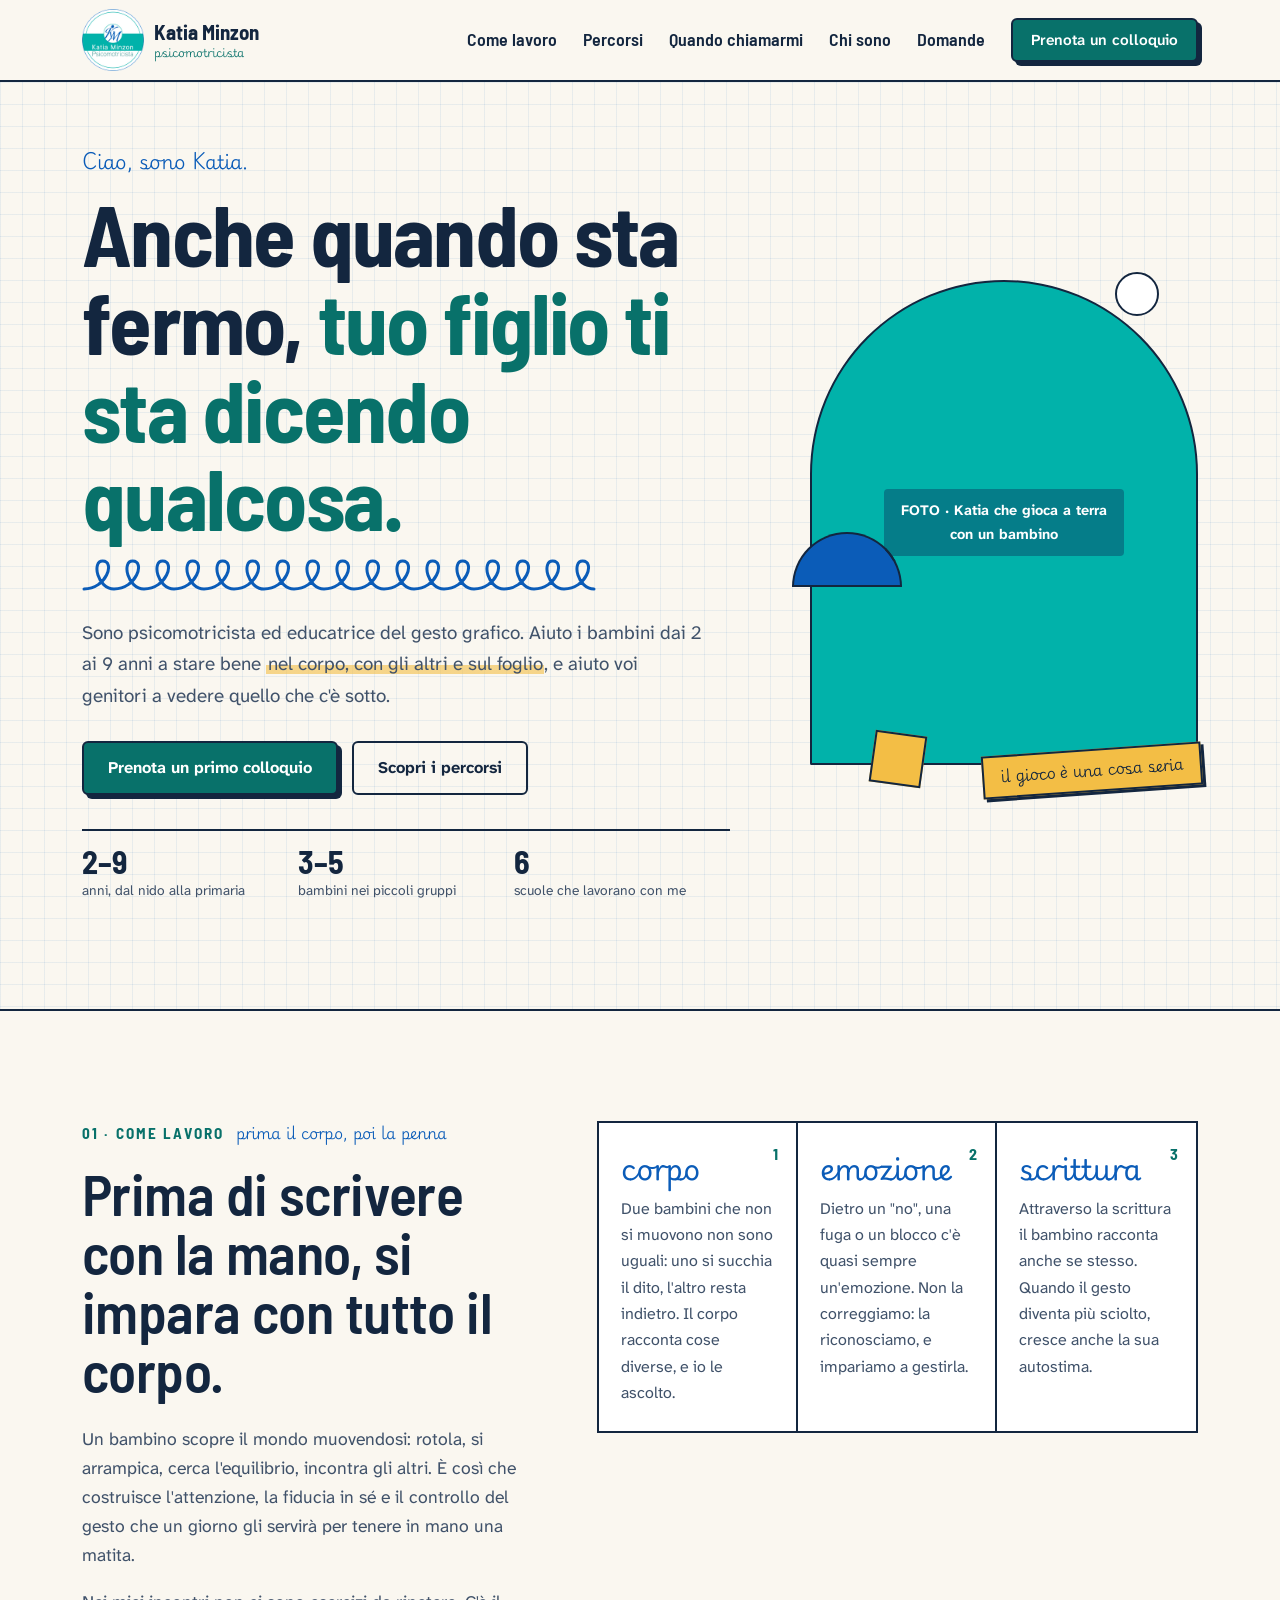
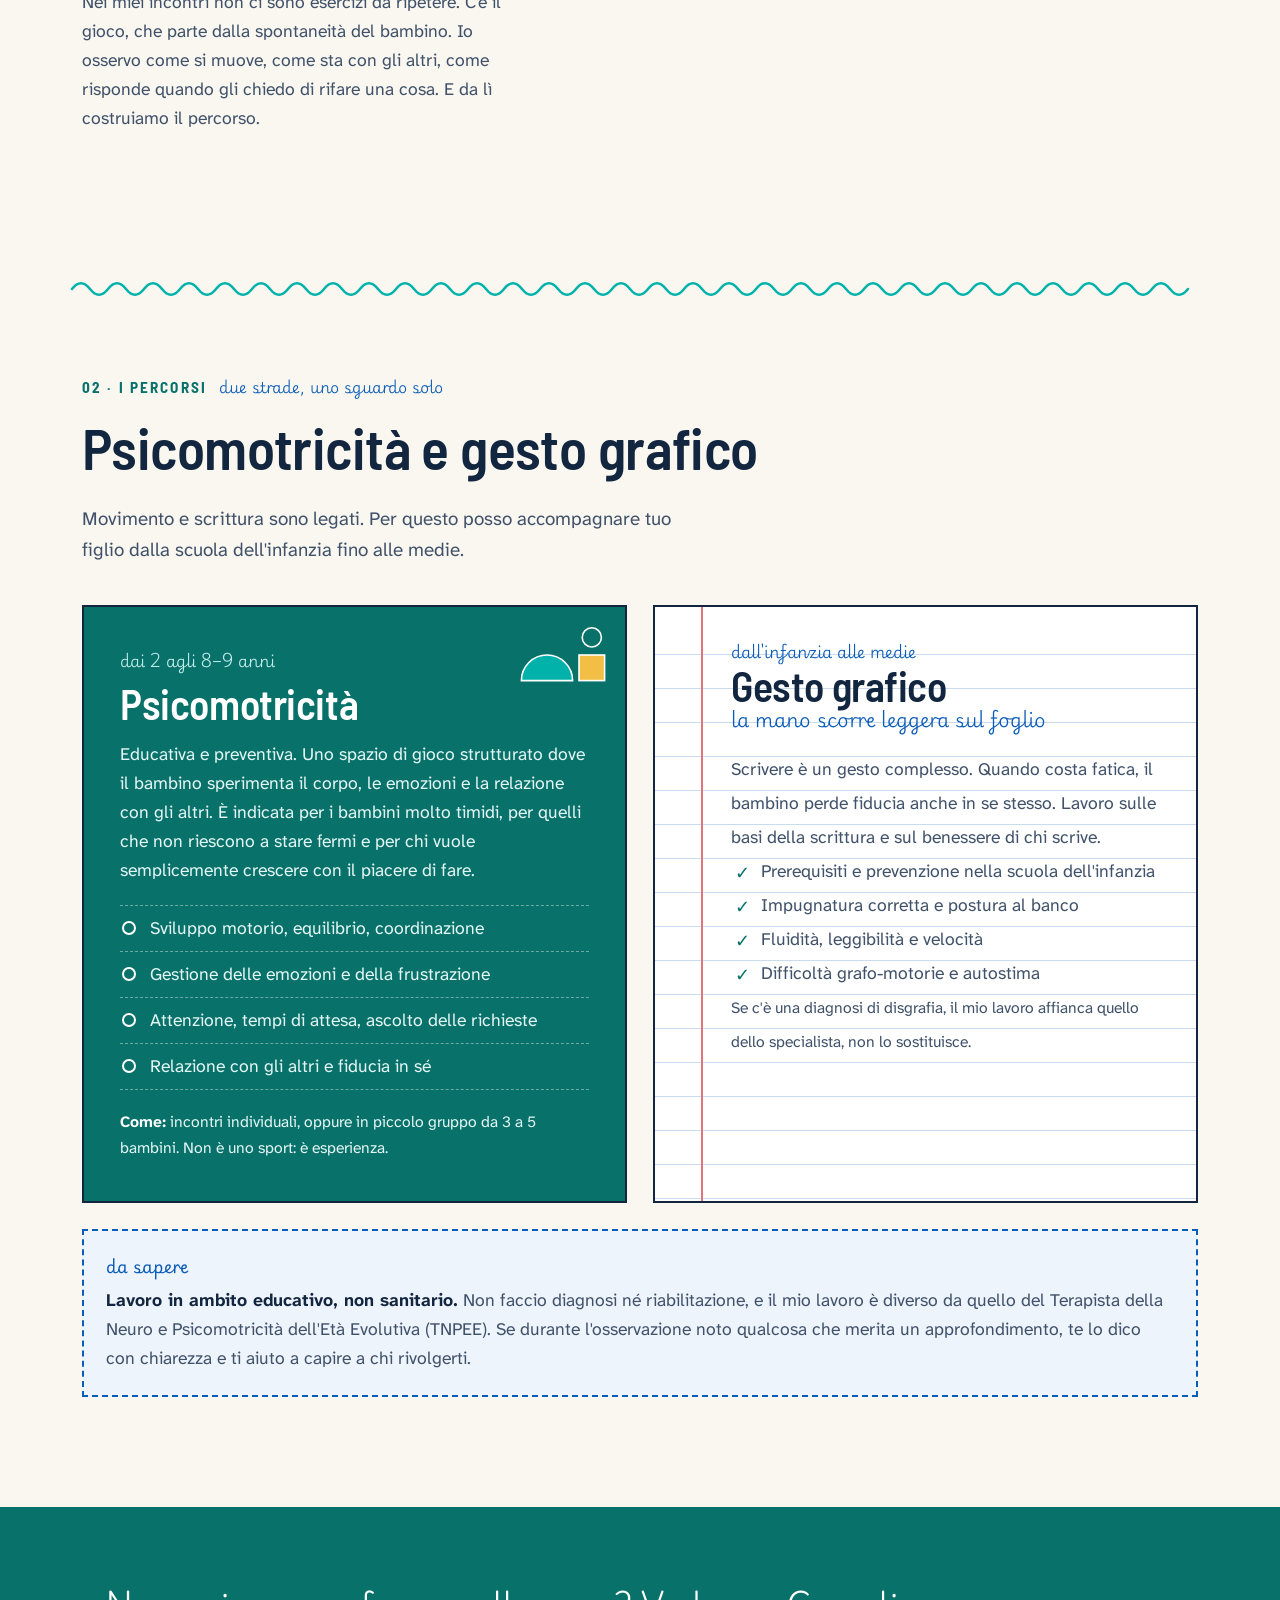
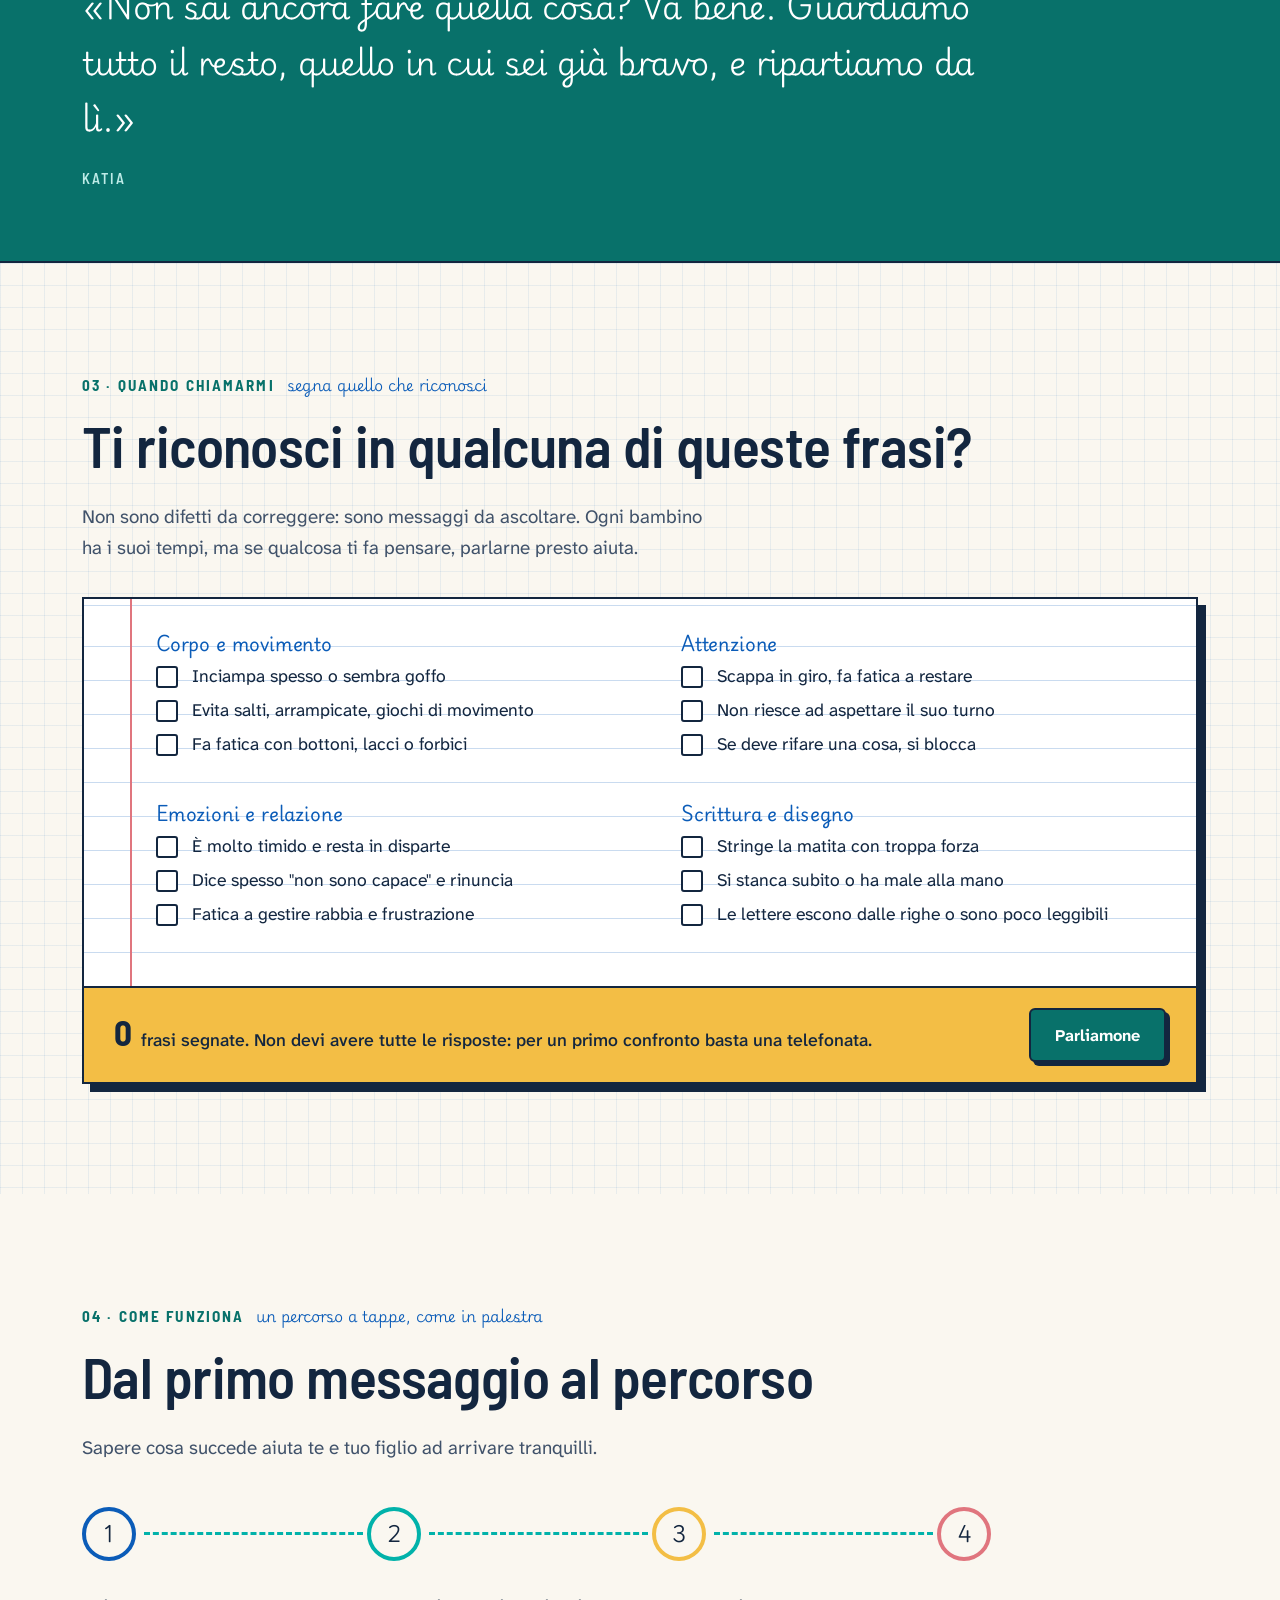
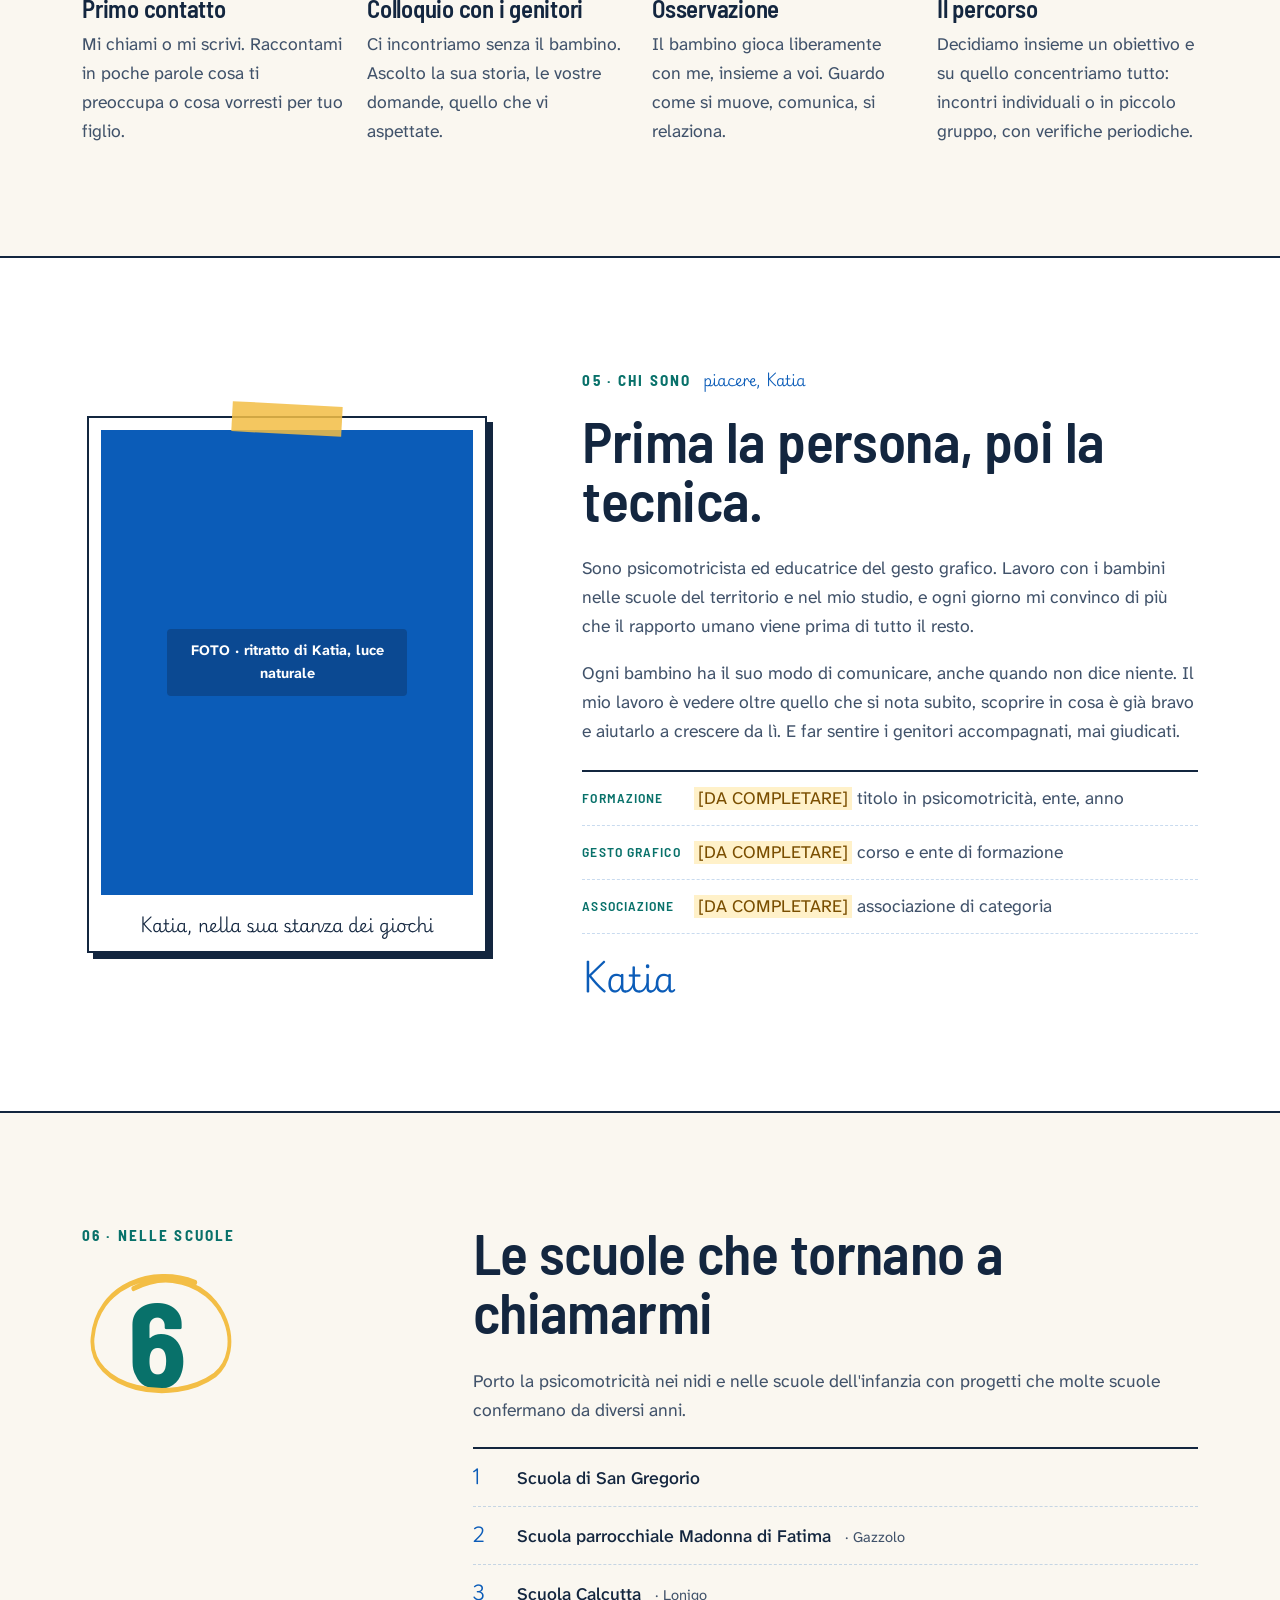
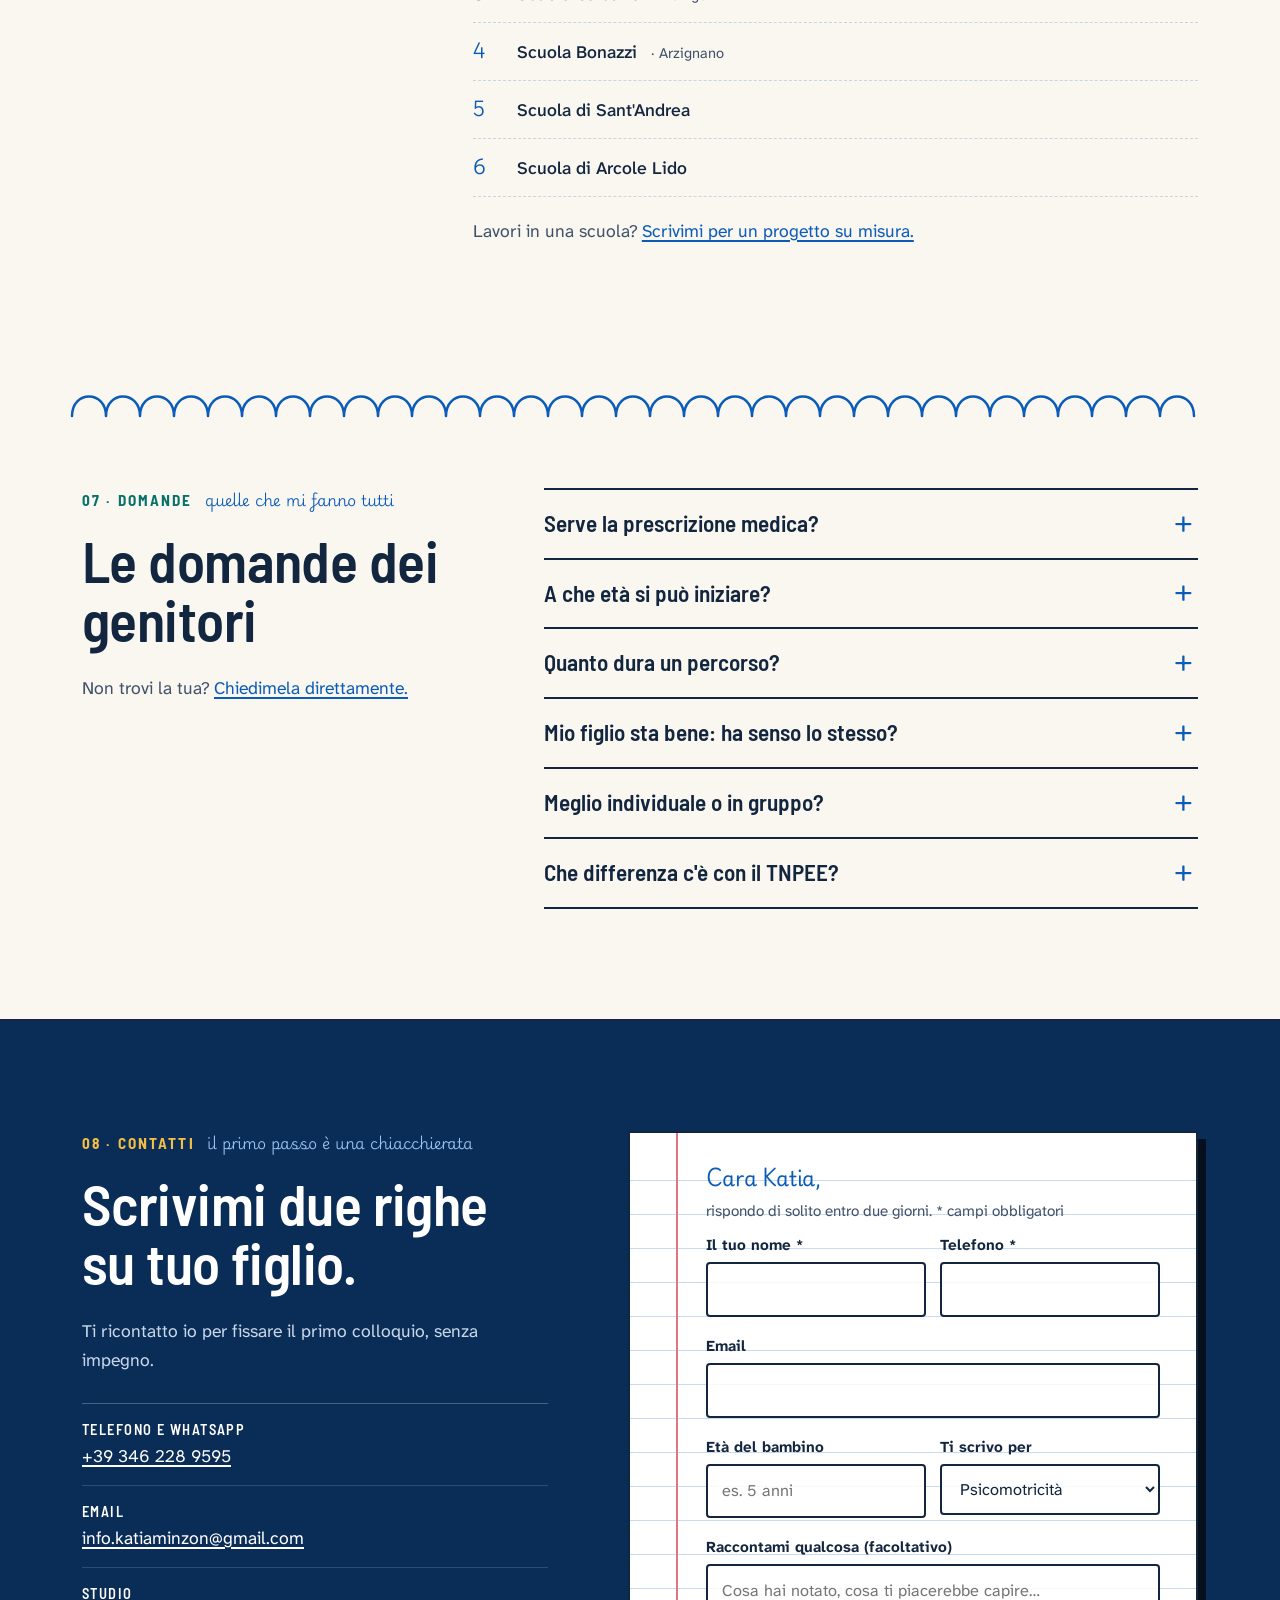
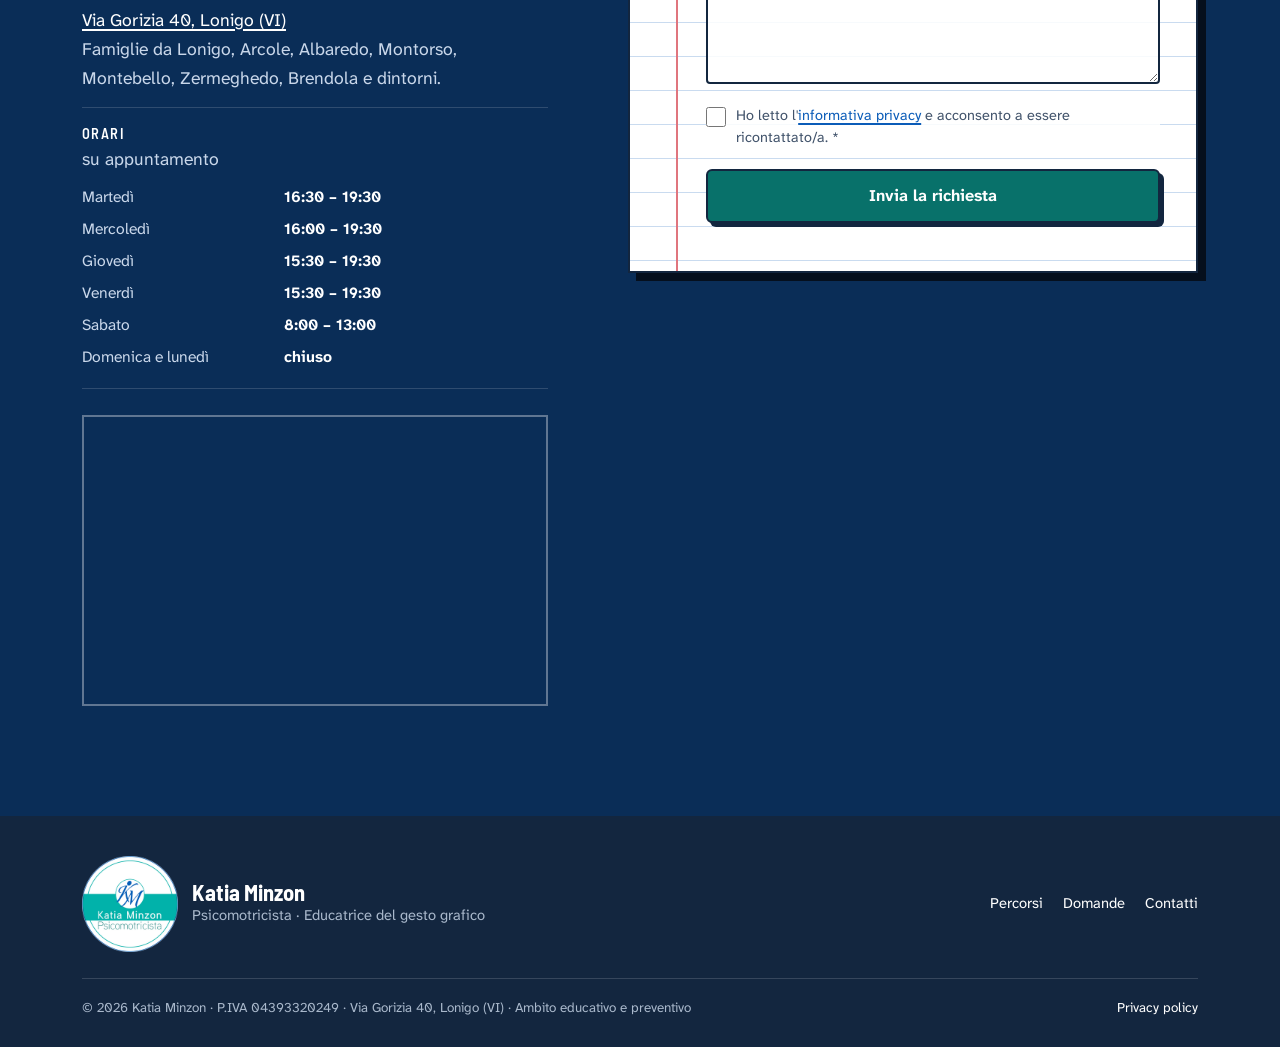
==== commit c28e630f: "Dati di contatto, orari, mappa, logo completo e favicon Co-Authored-By: Claude Opus 5.5 <noreply@ant" ====
--- a/index.html
+++ b/index.html
@@ -4,16 +4,17 @@
 <meta charset="utf-8">
 <meta name="viewport" content="width=device-width,initial-scale=1,viewport-fit=cover">
 <title>Katia Minzon · Psicomotricista ed Educatrice del Gesto Grafico</title>
-<meta name="description" content="Psicomotricità educativa per bambini da 2 a 9 anni ed educazione del gesto grafico: impugnatura, postura, fluidità della scrittura. Primo colloquio con i genitori. Arcole, Montebello, Montorso, Brendola, Lonigo, Arzignano.">
+<meta name="description" content="Psicomotricità educativa per bambini da 2 a 9 anni ed educazione del gesto grafico: impugnatura, postura, fluidità della scrittura. Primo colloquio con i genitori. Studio a Lonigo (VI), per famiglie di Arcole, Montebello, Montorso, Brendola, Arzignano.">
 <meta name="theme-color" content="#FAF7F0">
 <link rel="canonical" href="https://katia-minzon.github.io/sito/">
 <meta property="og:type" content="website">
 <meta property="og:locale" content="it_IT">
 <meta property="og:title" content="Katia Minzon · Psicomotricista ed Educatrice del Gesto Grafico">
 <meta property="og:description" content="Anche quando sta fermo, tuo figlio ti sta dicendo qualcosa. Psicomotricità e gesto grafico per bambini da 2 a 9 anni.">
-<meta property="og:image" content="https://katia-minzon.github.io/sito/img/logo.png">
-<link rel="icon" href="img/favicon.png">
-<link rel="apple-touch-icon" href="img/km-mark.png">
+<meta property="og:image" content="https://katia-minzon.github.io/sito/img/logo-512.png">
+<link rel="icon" type="image/png" sizes="32x32" href="img/favicon-32.png">
+<link rel="icon" type="image/png" sizes="64x64" href="img/favicon-64.png">
+<link rel="apple-touch-icon" href="img/apple-touch-icon.png">
 <link rel="preconnect" href="https://fonts.googleapis.com">
 <link rel="preconnect" href="https://fonts.gstatic.com" crossorigin>
 <link href="https://fonts.googleapis.com/css2?family=Atkinson+Hyperlegible+Next:wght@400;500;700&family=Barlow+Semi+Condensed:wght@500;600;700&family=Playwrite+IT+Moderna:wght@300;400&display=swap" rel="stylesheet">
@@ -28,11 +29,18 @@
       "name":"Katia Minzon – Psicomotricista",
       "description":"Psicomotricità educativa e preventiva ed educazione del gesto grafico per bambini da 2 a 9 anni e ragazzi delle medie.",
       "url":"https://katia-minzon.github.io/sito/",
-      "logo":"https://katia-minzon.github.io/sito/img/logo.png",
-      "telephone":"[TELEFONO]",
-      "email":"[EMAIL]",
-      "address":{"@type":"PostalAddress","streetAddress":"[VIA]","addressLocality":"[COMUNE]","addressRegion":"[PROVINCIA]","addressCountry":"IT"},
-      "areaServed":["Arcole","Albaredo d'Adige","Montorso Vicentino","Montebello Vicentino","Zermeghedo","Brendola","Lonigo","Arzignano"],
+      "logo":"https://katia-minzon.github.io/sito/img/logo-512.png",
+      "telephone":"+39 346 228 9595",
+      "email":"info.katiaminzon@gmail.com",
+      "address":{"@type":"PostalAddress","streetAddress":"Via Gorizia 40","addressLocality":"Lonigo","postalCode":"36045","addressRegion":"VI","addressCountry":"IT"},
+      "vatID":"IT04393320249",
+      "openingHoursSpecification":[
+        {"@type":"OpeningHoursSpecification","dayOfWeek":"Tuesday","opens":"16:30","closes":"19:30"},
+        {"@type":"OpeningHoursSpecification","dayOfWeek":"Wednesday","opens":"16:00","closes":"19:30"},
+        {"@type":"OpeningHoursSpecification","dayOfWeek":["Thursday","Friday"],"opens":"15:30","closes":"19:30"},
+        {"@type":"OpeningHoursSpecification","dayOfWeek":"Saturday","opens":"08:00","closes":"13:00"}
+      ],
+      "areaServed":["Lonigo","Arcole","Albaredo d'Adige","Montorso Vicentino","Montebello Vicentino","Zermeghedo","Brendola","Arzignano"],
       "founder":{"@type":"Person","name":"Katia Minzon","jobTitle":"Psicomotricista ed Educatrice del Gesto Grafico"}
     },
     {
@@ -53,7 +61,7 @@
 <header class="header" id="header">
   <div class="wrap nav">
     <a class="brand" href="#top" aria-label="Katia Minzon, torna all'inizio">
-      <img src="img/km-mark.png" alt="" width="44" height="44">
+      <img src="img/logo-160.png" alt="Logo Katia Minzon Psicomotricista" width="64" height="64">
       <span>Katia Minzon<small>psicomotricista</small></span>
     </a>
     <button class="menu-toggle" id="menuToggle" aria-expanded="false" aria-controls="menu">Menu</button>
@@ -221,10 +229,10 @@
     <h2 id="tappe-title" class="reveal d1">Dal primo messaggio al percorso</h2>
     <p class="lead reveal d2">Sapere cosa succede aiuta te e tuo figlio ad arrivare tranquilli.</p>
     <ol class="track">
-      <li class="stop reveal"><span class="hoop" aria-hidden="true">1</span><h3>Primo contatto</h3><p>Mi chiami o mi scrivi. Raccontami in poche parole cosa ti preoccupa o cosa vorresti per tuo figlio.</p><span class="who">telefono, WhatsApp, modulo</span></li>
-      <li class="stop reveal d1"><span class="hoop" aria-hidden="true">2</span><h3>Colloquio con i genitori</h3><p>Ci incontriamo senza il bambino. Ascolto la sua storia, le vostre domande, quello che vi aspettate.</p><span class="who">solo genitori</span></li>
-      <li class="stop reveal d2"><span class="hoop" aria-hidden="true">3</span><h3>Osservazione</h3><p>Il bambino gioca liberamente con me, insieme a voi. Guardo come si muove, comunica, si relaziona.</p><span class="who">bambino e genitori</span></li>
-      <li class="stop reveal d3"><span class="hoop" aria-hidden="true">4</span><h3>Il percorso</h3><p>Decidiamo insieme un obiettivo e su quello concentriamo tutto: incontri individuali o in piccolo gruppo, con verifiche periodiche.</p><span class="who">obiettivo condiviso</span></li>
+      <li class="stop reveal"><span class="hoop" aria-hidden="true">1</span><h3>Primo contatto</h3><p>Mi chiami o mi scrivi. Raccontami in poche parole cosa ti preoccupa o cosa vorresti per tuo figlio.</p></li>
+      <li class="stop reveal d1"><span class="hoop" aria-hidden="true">2</span><h3>Colloquio con i genitori</h3><p>Ci incontriamo senza il bambino. Ascolto la sua storia, le vostre domande, quello che vi aspettate.</p></li>
+      <li class="stop reveal d2"><span class="hoop" aria-hidden="true">3</span><h3>Osservazione</h3><p>Il bambino gioca liberamente con me, insieme a voi. Guardo come si muove, comunica, si relaziona.</p></li>
+      <li class="stop reveal d3"><span class="hoop" aria-hidden="true">4</span><h3>Il percorso</h3><p>Decidiamo insieme un obiettivo e su quello concentriamo tutto: incontri individuali o in piccolo gruppo, con verifiche periodiche.</p></li>
     </ol>
   </div>
 </section>
@@ -258,7 +266,7 @@
     <div class="reveal">
       <div class="page"><b>06 · Nelle scuole</b></div>
       <span class="big-num">6<svg class="draw" viewBox="0 0 200 140" preserveAspectRatio="none" aria-hidden="true"><path d="M150 16C95 0 20 18 14 70c-6 50 106 66 162 36 40-24 16-86-56-92-20-2-36 2-52 8" stroke="#F3BE45" stroke-width="5" fill="none" stroke-linecap="round"/></svg></span>
-      <p class="hand" style="margin-top:14px">scuole che ogni anno rinnovano</p>
+      
     </div>
     <div>
       <h2 id="scuole-title" class="reveal d1">Le scuole che tornano a chiamarmi</h2>
@@ -305,13 +313,20 @@
       <h2 id="contatti-title" class="reveal d1">Scrivimi due righe su tuo figlio.</h2>
       <p class="reveal d2">Ti ricontatto io per fissare il primo colloquio, senza impegno.</p>
       <ul class="info reveal d3">
-        <li><b>Telefono e WhatsApp</b><a href="tel:+39[TELEFONO]">[TELEFONO]</a></li>
-        <li><b>Email</b><a href="mailto:[EMAIL]">[EMAIL]</a></li>
-        <li><b>Studio</b>[INDIRIZZO STUDIO]<br>Famiglie da Arcole, Albaredo, Montorso, Montebello, Zermeghedo, Brendola e dintorni.</li>
-        <li><b>Orari</b>[GIORNI E ORARI], su appuntamento</li>
+        <li><b>Telefono e WhatsApp</b><a href="tel:+393462289595">+39 346 228 9595</a></li>
+        <li><b>Email</b><a href="mailto:info.katiaminzon@gmail.com">info.katiaminzon@gmail.com</a></li>
+        <li><b>Studio</b><a href="https://www.google.com/maps/search/?api=1&amp;query=Via+Gorizia+40+Lonigo+VI" rel="noopener">Via Gorizia 40, Lonigo (VI)</a><br>Famiglie da Lonigo, Arcole, Albaredo, Montorso, Montebello, Zermeghedo, Brendola e dintorni.</li>
+        <li><b>Orari</b>su appuntamento
+          <table class="hours"><tbody>
+            <tr><th scope="row">Martedì</th><td>16:30 – 19:30</td></tr>
+            <tr><th scope="row">Mercoledì</th><td>16:00 – 19:30</td></tr>
+            <tr><th scope="row">Giovedì</th><td>15:30 – 19:30</td></tr>
+            <tr><th scope="row">Venerdì</th><td>15:30 – 19:30</td></tr>
+            <tr><th scope="row">Sabato</th><td>8:00 – 13:00</td></tr>
+            <tr><th scope="row">Domenica e lunedì</th><td>chiuso</td></tr>
+          </tbody></table></li>
       </ul>
-      <!-- MAPPA: incolla qui l'iframe "Incorpora una mappa" di Google Maps -->
-      <div class="map reveal">qui andrà la mappa dello studio</div>
+      <div class="map reveal"><iframe title="Mappa dello studio in Via Gorizia 40, Lonigo" src="https://www.google.com/maps?q=Via+Gorizia+40,+36045+Lonigo+VI&amp;output=embed" loading="lazy" referrerpolicy="no-referrer-when-downgrade"></iframe></div>
     </div>
 
     <form class="letter lined reveal d1" id="contactForm" action="https://formspree.io/f/[ID-FORMSPREE]" method="POST" novalidate>
@@ -348,22 +363,22 @@
 <footer class="footer">
   <div class="wrap">
     <div class="f-grid">
-      <div class="f-brand"><img src="img/km-mark.png" alt="" width="58" height="58"><div><b>Katia Minzon</b>Psicomotricista · Educatrice del gesto grafico</div></div>
+      <div class="f-brand"><img src="img/logo-256.png" alt="Logo Katia Minzon Psicomotricista" width="96" height="96"><div><b>Katia Minzon</b>Psicomotricista · Educatrice del gesto grafico</div></div>
       <ul>
         <li><a href="#percorsi">Percorsi</a></li>
         <li><a href="#domande">Domande</a></li>
-        <li><a href="[LINK-INSTAGRAM]" rel="noopener">Instagram</a></li>
-        <li><a href="[LINK-RECENSIONE-GOOGLE]" rel="noopener">Lascia una recensione</a></li>
+        <!-- DA AGGIUNGERE quando pronti: Instagram e link "Lascia una recensione" Google -->
+        <li><a href="#contatti">Contatti</a></li>
       </ul>
     </div>
     <div class="legal">
-      <span>© <span id="y">2026</span> Katia Minzon · P.IVA [P.IVA] · Ambito educativo e preventivo</span>
+      <span>© <span id="y">2026</span> Katia Minzon · P.IVA 04393320249 · Via Gorizia 40, Lonigo (VI) · Ambito educativo e preventivo</span>
       <a href="privacy.html">Privacy policy</a>
     </div>
   </div>
 </footer>
 
-<a class="fab" href="https://wa.me/39[TELEFONO]" rel="noopener"><svg viewBox="0 0 24 24" fill="none" stroke="currentColor" stroke-width="2" stroke-linecap="round" stroke-linejoin="round" aria-hidden="true"><path d="M4 20l1.3-3.9A8 8 0 1 1 8 19l-4 1Z"/></svg>WhatsApp</a>
+<a class="fab" href="https://wa.me/393462289595" rel="noopener"><svg viewBox="0 0 24 24" fill="none" stroke="currentColor" stroke-width="2" stroke-linecap="round" stroke-linejoin="round" aria-hidden="true"><path d="M4 20l1.3-3.9A8 8 0 1 1 8 19l-4 1Z"/></svg>WhatsApp</a>
 
 <script src="main.js" defer></script>
 </body>
--- a/style.css
+++ b/style.css
@@ -75,13 +75,13 @@
 
 /* Header */
 .header{position:sticky;top:0;z-index:50;background:var(--paper);border-bottom:2px solid var(--ink)}
-.nav{display:flex;align-items:center;gap:16px;height:68px}
+.nav{display:flex;align-items:center;gap:16px;height:80px}
 .brand{display:flex;align-items:center;gap:10px;text-decoration:none;margin-right:auto}
-.brand img{width:44px;height:44px}
+.brand img{width:62px;height:62px}
 .brand span{font-family:var(--title);font-weight:700;font-size:1.3rem;color:var(--ink);line-height:1}
 .brand small{display:block;font-family:var(--hand);font-size:.7rem;color:var(--teal-ink);font-weight:300;margin-top:5px}
 .menu-toggle{height:44px;padding:0 14px;border:2px solid var(--ink);border-radius:6px;background:var(--white);font:700 .95rem var(--body);color:var(--ink);cursor:pointer}
-.menu{position:fixed;inset:68px 0 auto 0;background:var(--paper);border-bottom:2px solid var(--ink);padding:10px 20px 26px;display:none;flex-direction:column}
+.menu{position:fixed;inset:80px 0 auto 0;background:var(--paper);border-bottom:2px solid var(--ink);padding:10px 20px 26px;display:none;flex-direction:column}
 .menu.open{display:flex}
 .menu a{padding:14px 0;border-bottom:1px dashed var(--rule);text-decoration:none;color:var(--ink);font-family:var(--title);font-weight:600;font-size:1.35rem}
 .menu .btn{margin-top:16px;font-family:var(--body);font-size:1rem;color:#fff;border:2px solid var(--ink)}
@@ -221,7 +221,11 @@
 .info b{display:block;font-family:var(--title);font-weight:600;color:#fff;font-size:.9rem;text-transform:uppercase;letter-spacing:.1em}
 .info a{color:#fff}
 .map{margin-top:26px;border:2px dashed rgba(255,255,255,.35);aspect-ratio:16/10;display:grid;place-items:center;font-size:.92rem;text-align:center;padding:20px}
-.map iframe{width:100%;height:100%;border:0}
+.map{padding:0;border-style:solid}
+.map iframe{width:100%;height:100%;border:0;display:block}
+.hours{border-collapse:collapse;margin-top:8px;width:100%;max-width:340px;font-size:.98rem}
+.hours th{text-align:left;font-weight:400;color:#C9D7EA;padding:3px 16px 3px 0}
+.hours td{color:#fff;font-weight:700;padding:3px 0;white-space:nowrap}
 .letter{border:2px solid var(--ink);box-shadow:8px 8px 0 #050f1d;color:var(--ink-soft)}
 .letter .lined-in{padding:27px 18px 28px 64px}
 .letter h3{font-family:var(--hand);font-weight:400;font-size:1.3rem;color:var(--blue);line-height:34px;margin:0}
@@ -243,7 +247,7 @@
 .footer a:hover{text-decoration:underline}
 .f-grid{display:grid;gap:24px}
 .f-brand{display:flex;gap:14px;align-items:center}
-.f-brand img{width:58px;height:58px;background:#fff;border-radius:50%;padding:3px}
+.f-brand img{width:96px;height:96px}
 .f-brand b{font-family:var(--title);font-size:1.4rem;color:#fff;display:block;line-height:1.1}
 .footer ul{list-style:none;display:flex;flex-wrap:wrap;gap:8px 20px}
 .legal{margin-top:26px;padding-top:18px;border-top:1px solid rgba(255,255,255,.15);display:flex;flex-direction:column;gap:6px;font-size:.84rem}
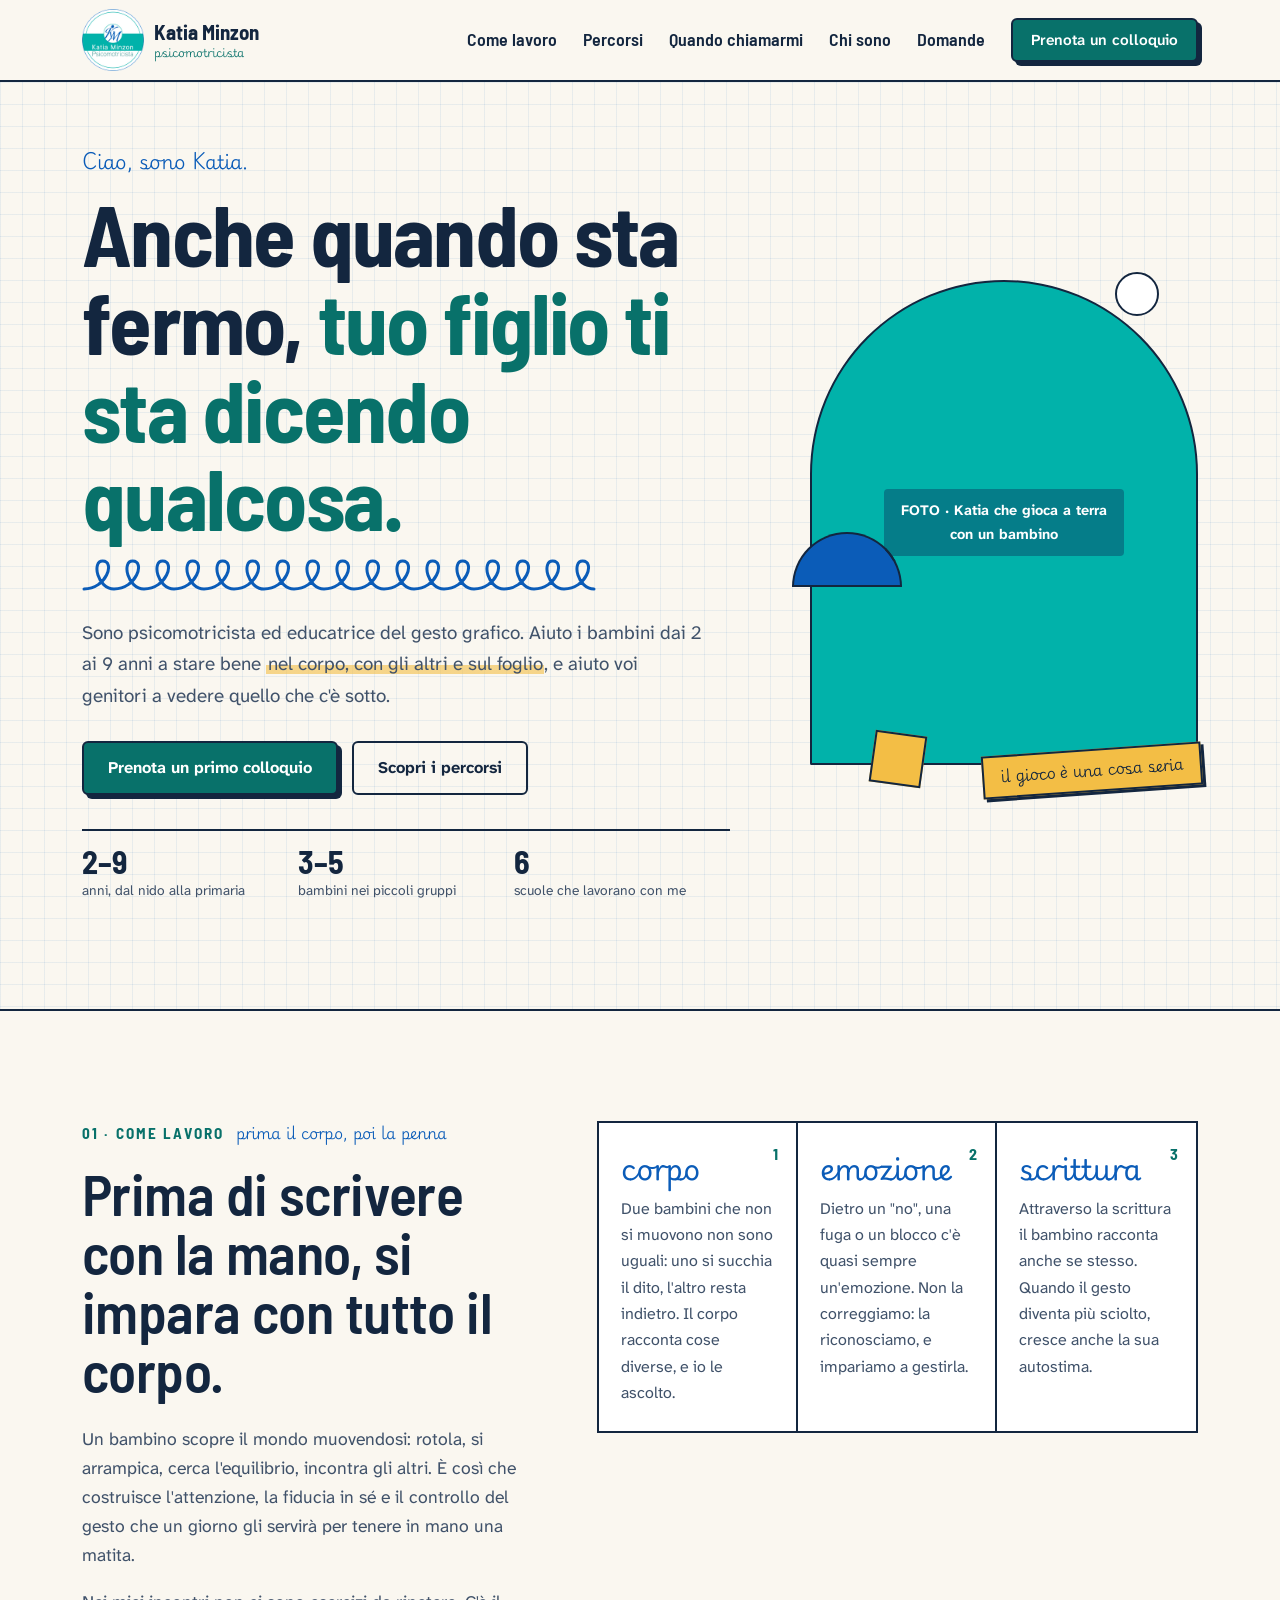
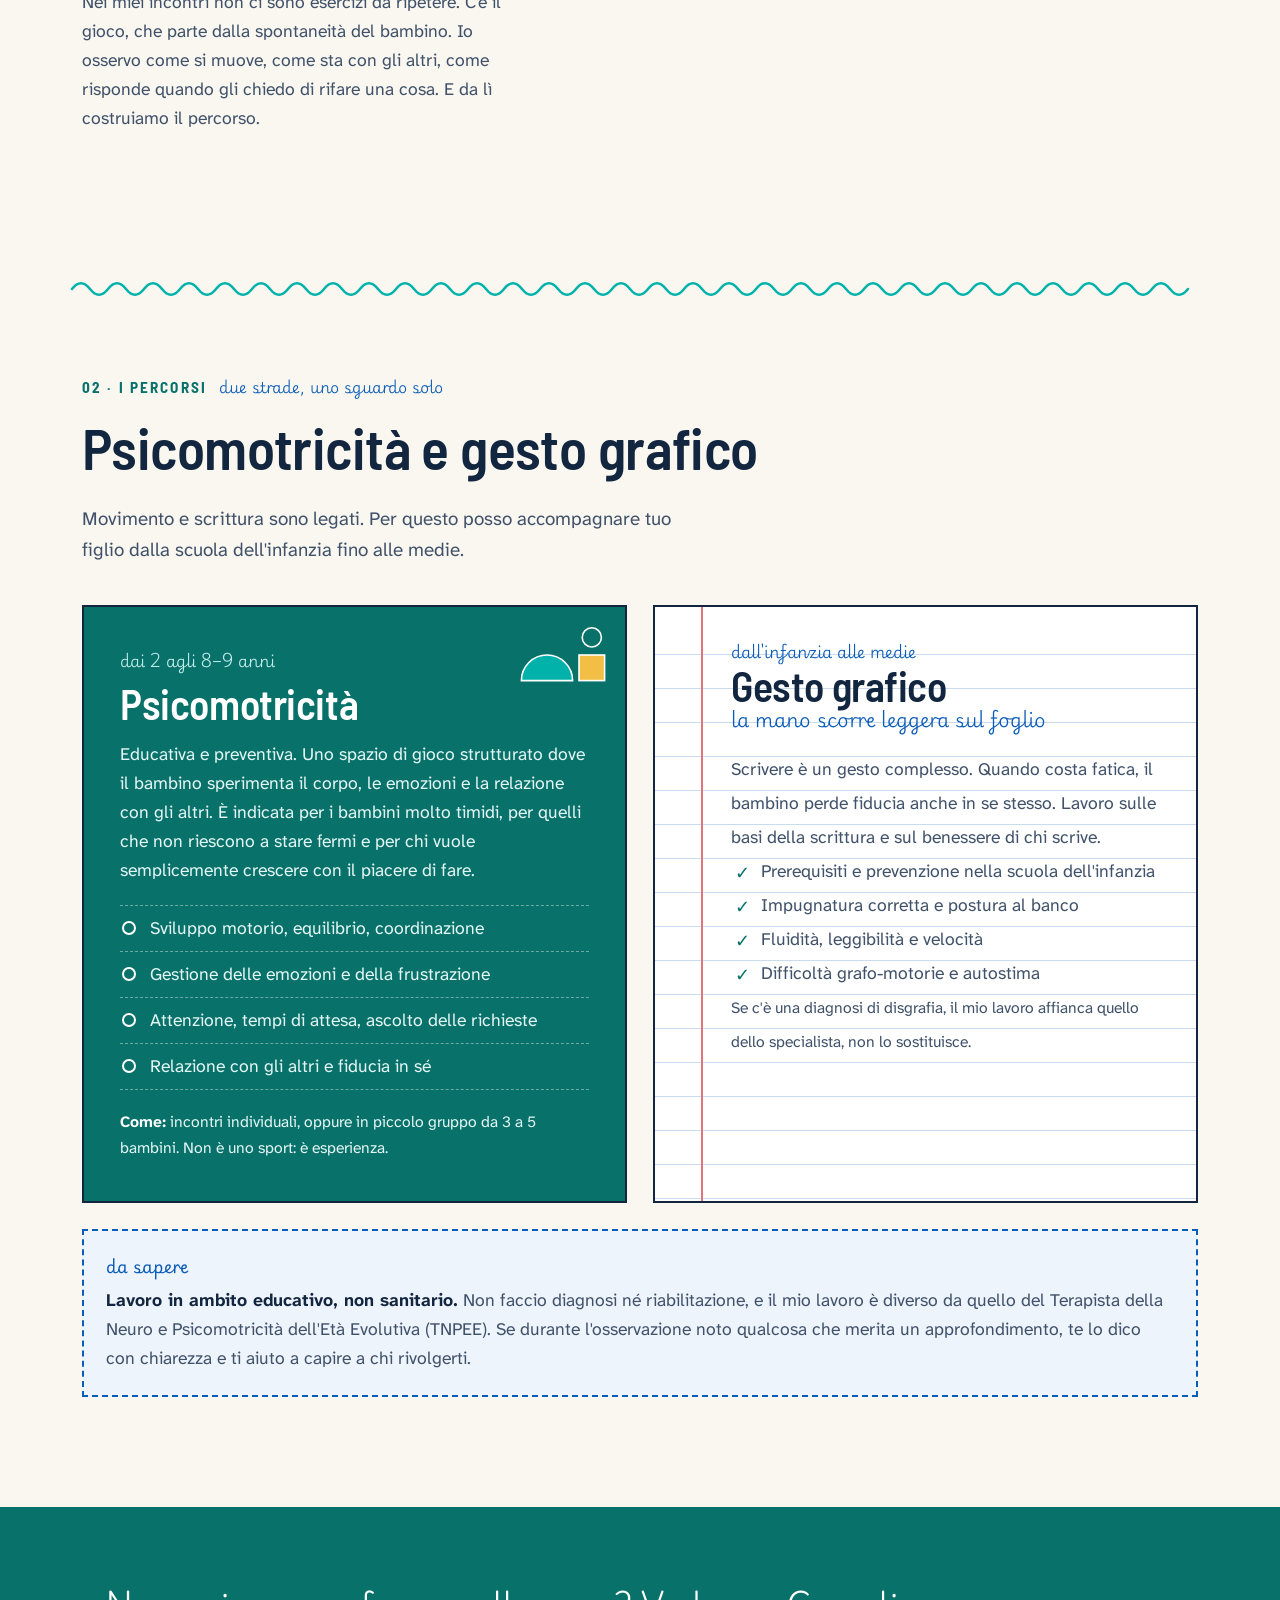
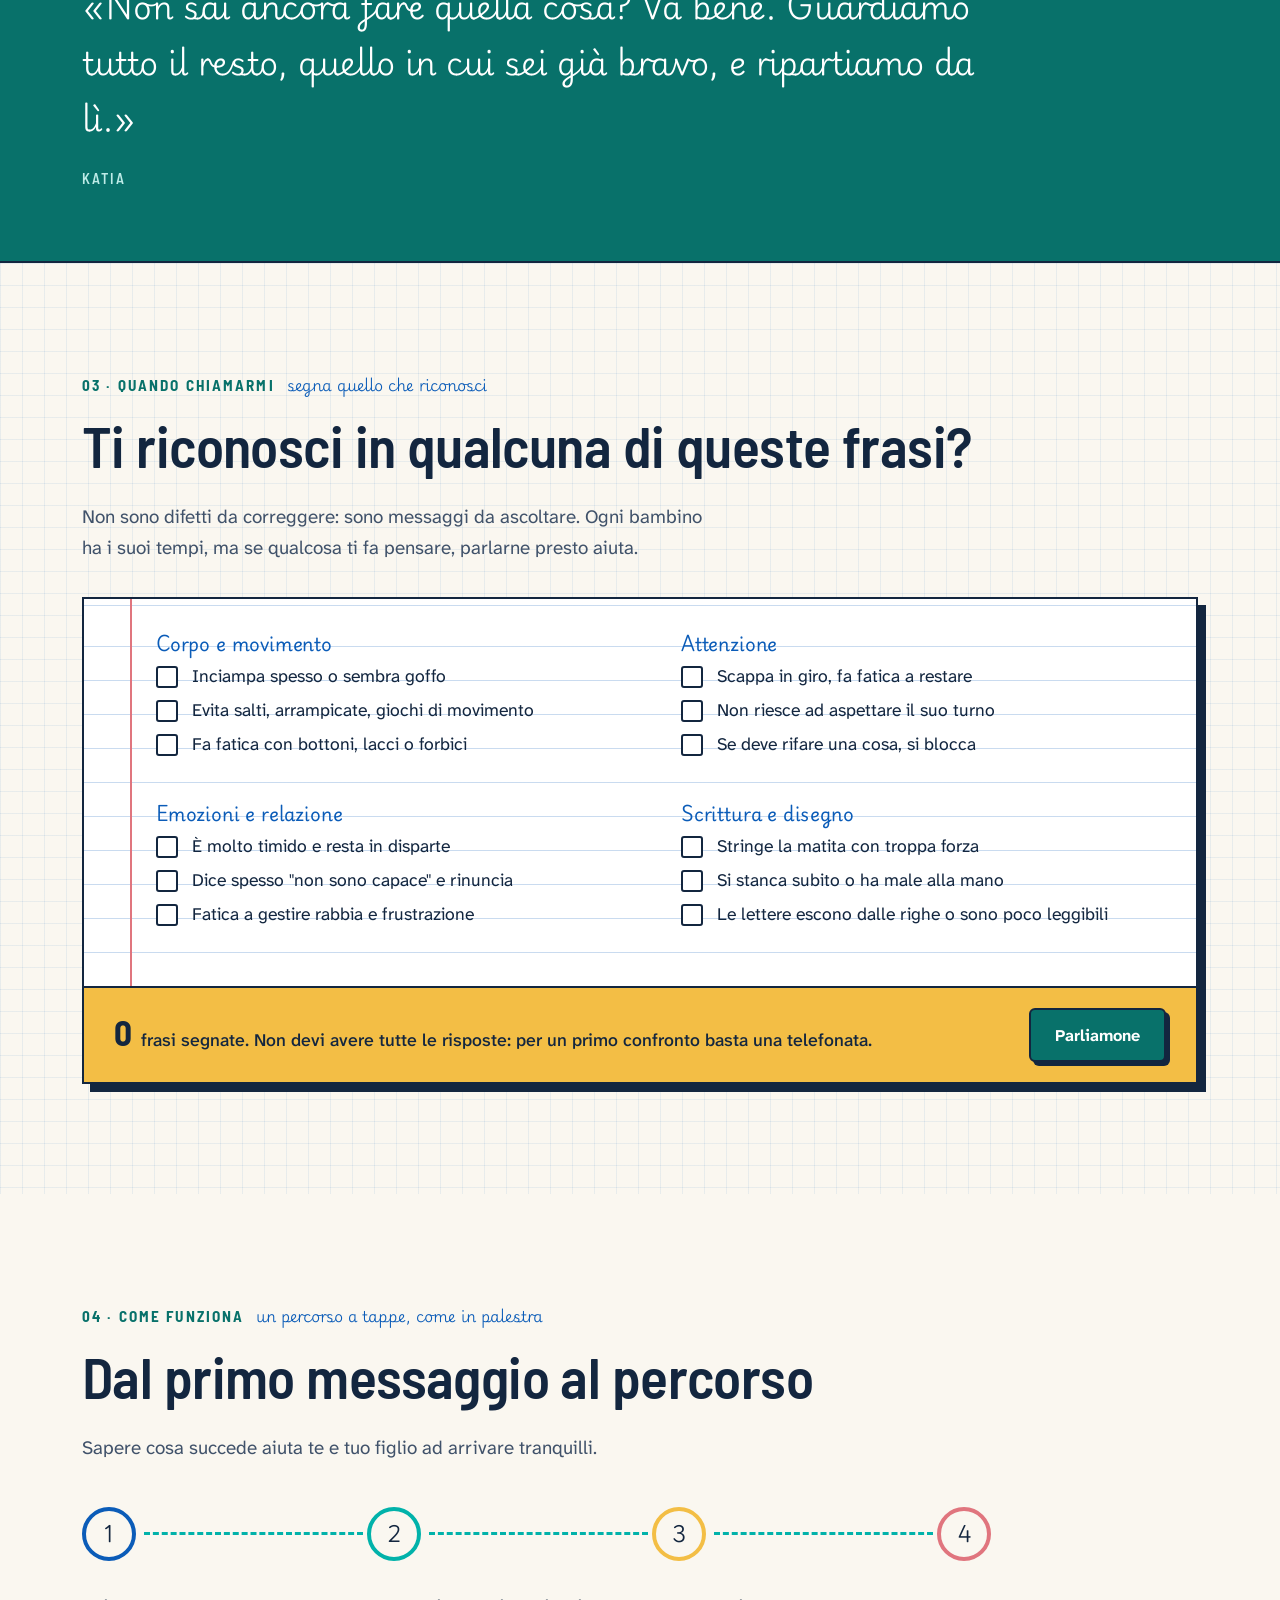
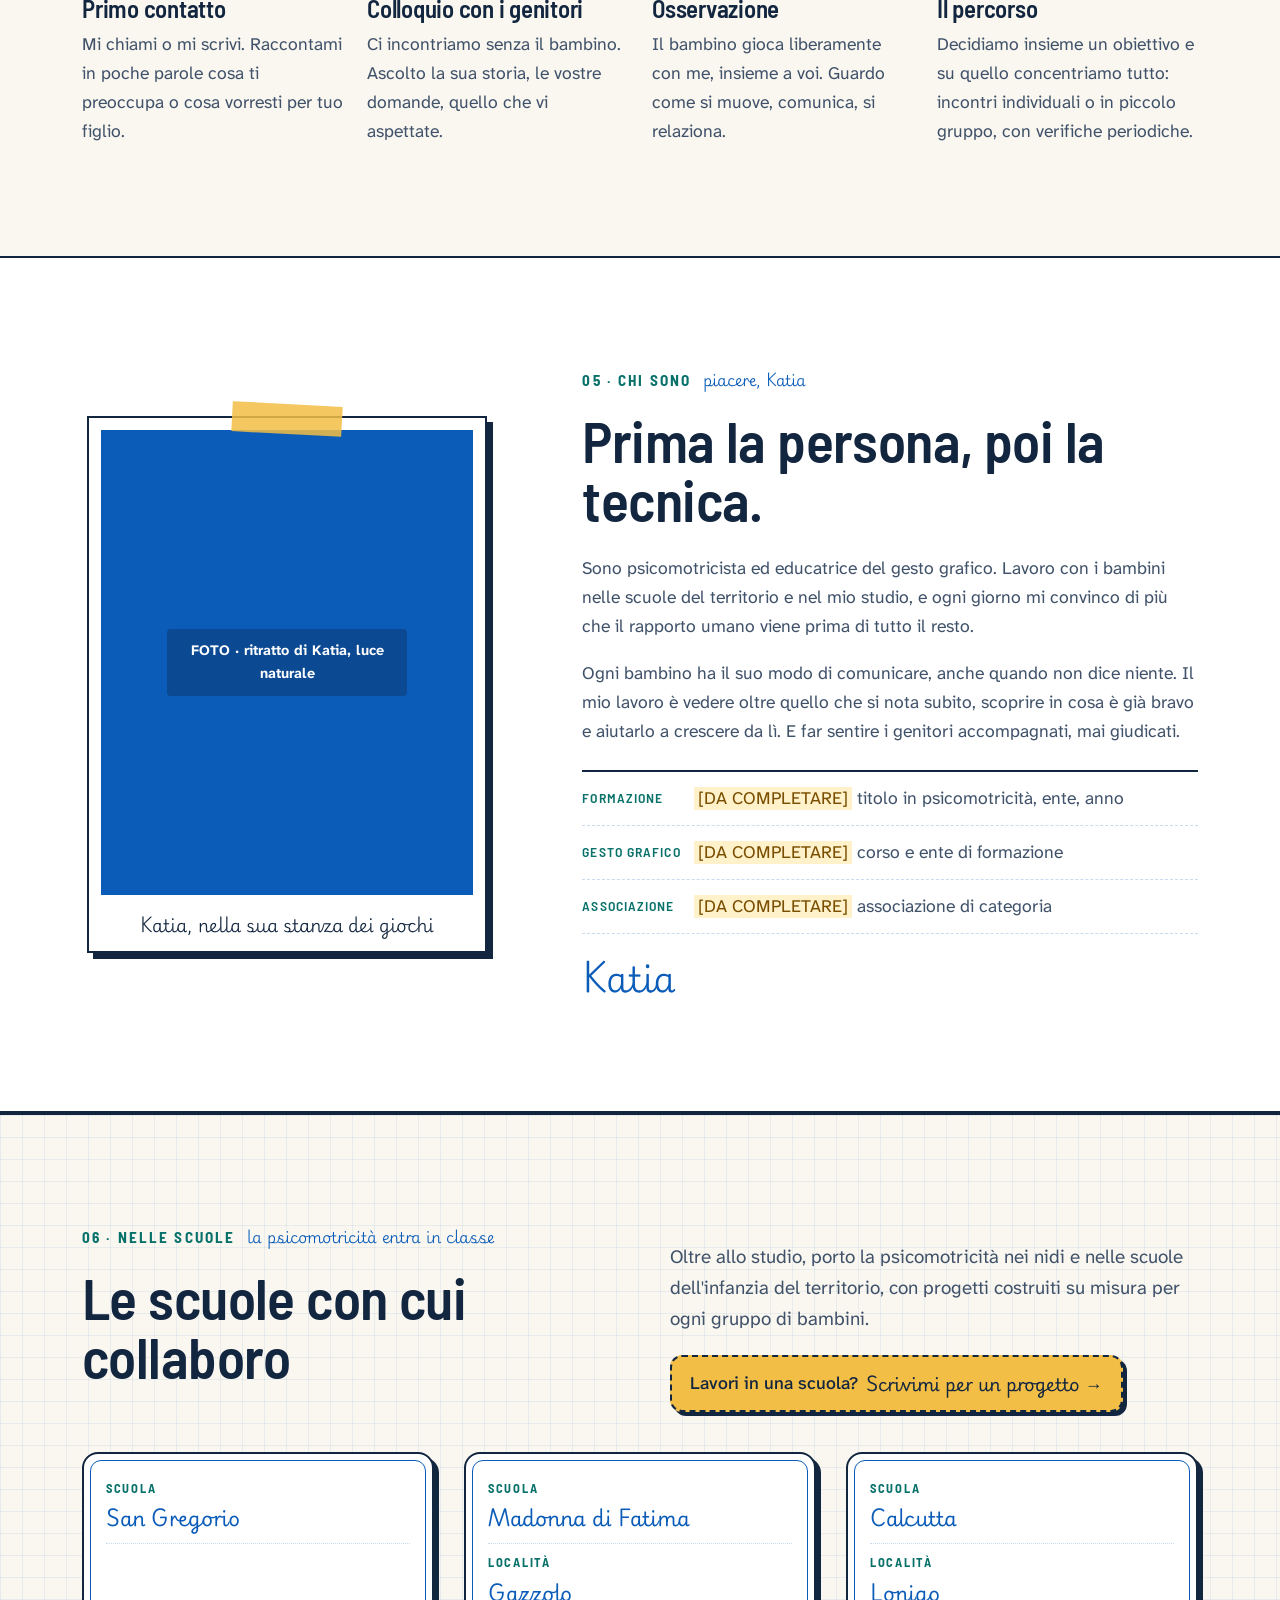
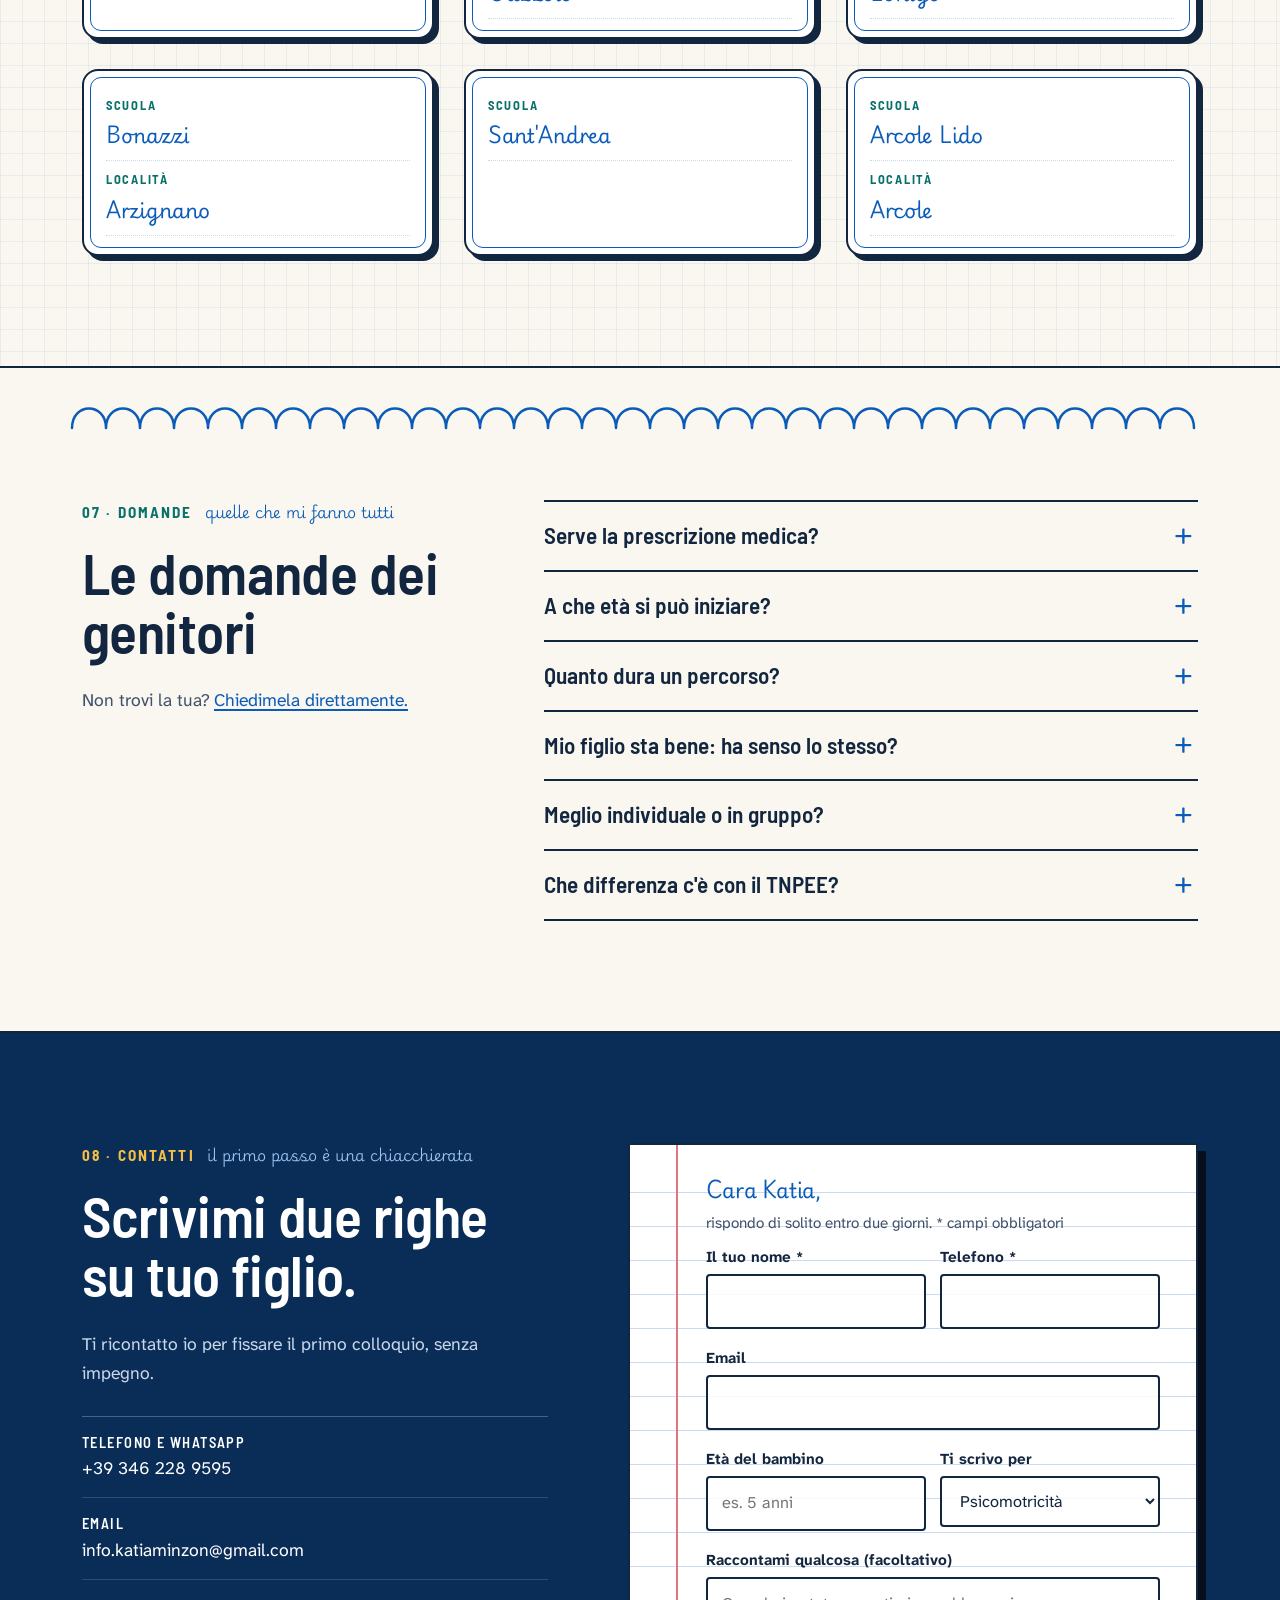
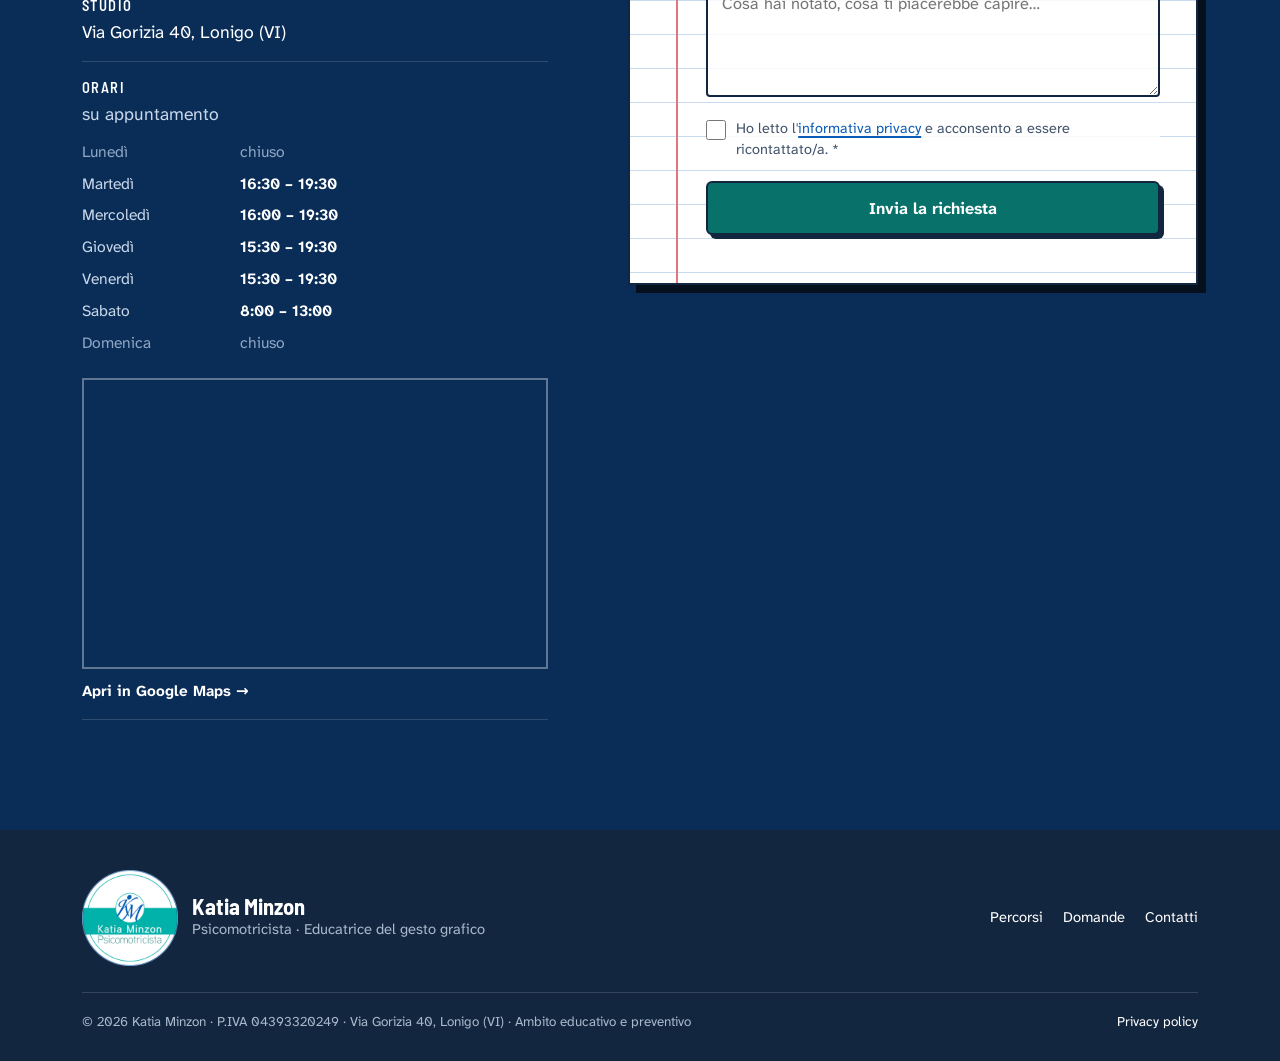
==== commit 7c49e5bb: "Sezione scuole come etichette del quaderno, orari in ordine, mappa sotto gli orari Co-Authored-By: C" ====
--- a/index.html
+++ b/index.html
@@ -261,26 +261,52 @@
 </section>
 
 <!-- ============ SCUOLE ============ -->
-<section class="sec" id="scuole" aria-labelledby="scuole-title">
-  <div class="wrap schools-grid">
-    <div class="reveal">
-      <div class="page"><b>06 · Nelle scuole</b></div>
-      <span class="big-num">6<svg class="draw" viewBox="0 0 200 140" preserveAspectRatio="none" aria-hidden="true"><path d="M150 16C95 0 20 18 14 70c-6 50 106 66 162 36 40-24 16-86-56-92-20-2-36 2-52 8" stroke="#F3BE45" stroke-width="5" fill="none" stroke-linecap="round"/></svg></span>
-      
-    </div>
-    <div>
-      <h2 id="scuole-title" class="reveal d1">Le scuole che tornano a chiamarmi</h2>
-      <p class="reveal d2" style="margin-bottom:22px">Porto la psicomotricità nei nidi e nelle scuole dell'infanzia con progetti che molte scuole confermano da diversi anni.</p>
-      <ul class="school-list reveal d2">
-        <li>Scuola di San Gregorio</li>
-        <li>Scuola parrocchiale Madonna di Fatima <small>· Gazzolo</small></li>
-        <li>Scuola Calcutta <small>· Lonigo</small></li>
-        <li>Scuola Bonazzi <small>· Arzignano</small></li>
-        <li>Scuola di Sant'Andrea</li>
-        <li>Scuola di Arcole Lido</li>
-      </ul>
-      <p class="reveal d3" style="margin-top:20px">Lavori in una scuola? <a href="#contatti">Scrivimi per un progetto su misura.</a></p>
-    </div>
+<section class="sec schools grid-paper" id="scuole" aria-labelledby="scuole-title">
+  <div class="wrap">
+    <div class="schools-head">
+      <div>
+        <div class="page reveal"><b>06 · Nelle scuole</b><span class="hand">la psicomotricità entra in classe</span></div>
+        <h2 id="scuole-title" class="reveal d1">Le scuole con cui collaboro</h2>
+      </div>
+      <div class="reveal d2">
+        <p class="lead">Oltre allo studio, porto la psicomotricità nei nidi e nelle scuole dell'infanzia del territorio, con progetti costruiti su misura per ogni gruppo di bambini.</p>
+        <a class="school-cta" href="#contatti">Lavori in una scuola? <span>Scrivimi per un progetto →</span></a>
+      </div>
+    </div>
+    <ul class="labels">
+      <li class="label reveal ">
+        <span class="label-top">Scuola</span>
+        <span class="label-line hand">San Gregorio</span>
+      </li>
+      <li class="label reveal d1">
+        <span class="label-top">Scuola</span>
+        <span class="label-line hand">Madonna di Fatima</span>
+        <span class="label-top">Località</span>
+        <span class="label-line hand">Gazzolo</span>
+      </li>
+      <li class="label reveal d2">
+        <span class="label-top">Scuola</span>
+        <span class="label-line hand">Calcutta</span>
+        <span class="label-top">Località</span>
+        <span class="label-line hand">Lonigo</span>
+      </li>
+      <li class="label reveal ">
+        <span class="label-top">Scuola</span>
+        <span class="label-line hand">Bonazzi</span>
+        <span class="label-top">Località</span>
+        <span class="label-line hand">Arzignano</span>
+      </li>
+      <li class="label reveal d1">
+        <span class="label-top">Scuola</span>
+        <span class="label-line hand">Sant'Andrea</span>
+      </li>
+      <li class="label reveal d2">
+        <span class="label-top">Scuola</span>
+        <span class="label-line hand">Arcole Lido</span>
+        <span class="label-top">Località</span>
+        <span class="label-line hand">Arcole</span>
+      </li>
+    </ul>
   </div>
 </section>
 
@@ -315,18 +341,20 @@
       <ul class="info reveal d3">
         <li><b>Telefono e WhatsApp</b><a href="tel:+393462289595">+39 346 228 9595</a></li>
         <li><b>Email</b><a href="mailto:info.katiaminzon@gmail.com">info.katiaminzon@gmail.com</a></li>
-        <li><b>Studio</b><a href="https://www.google.com/maps/search/?api=1&amp;query=Via+Gorizia+40+Lonigo+VI" rel="noopener">Via Gorizia 40, Lonigo (VI)</a><br>Famiglie da Lonigo, Arcole, Albaredo, Montorso, Montebello, Zermeghedo, Brendola e dintorni.</li>
+        <li><b>Studio</b><a href="https://www.google.com/maps/search/?api=1&amp;query=Via+Gorizia+40+Lonigo+VI" rel="noopener">Via Gorizia 40, Lonigo (VI)</a></li>
         <li><b>Orari</b>su appuntamento
           <table class="hours"><tbody>
+            <tr class="closed"><th scope="row">Lunedì</th><td>chiuso</td></tr>
             <tr><th scope="row">Martedì</th><td>16:30 – 19:30</td></tr>
             <tr><th scope="row">Mercoledì</th><td>16:00 – 19:30</td></tr>
             <tr><th scope="row">Giovedì</th><td>15:30 – 19:30</td></tr>
             <tr><th scope="row">Venerdì</th><td>15:30 – 19:30</td></tr>
             <tr><th scope="row">Sabato</th><td>8:00 – 13:00</td></tr>
-            <tr><th scope="row">Domenica e lunedì</th><td>chiuso</td></tr>
-          </tbody></table></li>
+            <tr class="closed"><th scope="row">Domenica</th><td>chiuso</td></tr>
+          </tbody></table>
+          <div class="map"><iframe title="Mappa dello studio in Via Gorizia 40, Lonigo" src="https://maps.google.com/maps?q=Via%20Gorizia%2040%2C%2036045%20Lonigo%20VI&amp;t=&amp;z=16&amp;ie=UTF8&amp;iwloc=&amp;output=embed" loading="lazy" referrerpolicy="no-referrer-when-downgrade" allowfullscreen></iframe></div>
+          <a class="map-link" href="https://www.google.com/maps/search/?api=1&amp;query=Via+Gorizia+40+Lonigo+VI" rel="noopener">Apri in Google Maps →</a></li>
       </ul>
-      <div class="map reveal"><iframe title="Mappa dello studio in Via Gorizia 40, Lonigo" src="https://www.google.com/maps?q=Via+Gorizia+40,+36045+Lonigo+VI&amp;output=embed" loading="lazy" referrerpolicy="no-referrer-when-downgrade"></iframe></div>
     </div>
 
     <form class="letter lined reveal d1" id="contactForm" action="https://formspree.io/f/[ID-FORMSPREE]" method="POST" novalidate>
--- a/style.css
+++ b/style.css
@@ -192,14 +192,22 @@
 .creds b{font-family:var(--title);font-weight:600;color:var(--teal-ink);text-transform:uppercase;letter-spacing:.08em;font-size:.86rem;padding-top:3px}
 .todo{background:#FFF1C9;color:#7A4E00;padding:0 4px}
 
-/* Scuole */
-.schools-grid{display:grid;gap:36px}
-.big-num{font-family:var(--title);font-weight:700;font-size:7.5rem;line-height:1;color:var(--teal-ink);position:relative;display:inline-block;padding:14px 46px 10px}
-.big-num svg{position:absolute;inset:0;width:100%;height:100%;overflow:visible}
-.school-list{list-style:none;counter-reset:sc;border-top:2px solid var(--ink)}
-.school-list li{counter-increment:sc;display:flex;align-items:baseline;flex-wrap:wrap;column-gap:6px;gap:14px;padding:13px 0;border-bottom:1px dashed var(--rule);color:var(--ink);font-weight:500}
-.school-list li::before{margin-right:8px;content:counter(sc);font-family:var(--hand);color:var(--blue);min-width:22px}
-.school-list small{color:var(--ink-soft);font-weight:400}
+/* Scuole: etichette del quaderno */
+.schools{border-top:2px solid var(--ink);border-bottom:2px solid var(--ink)}
+.schools-head{display:grid;gap:10px;margin-bottom:40px}
+.labels{list-style:none;display:grid;gap:22px}
+.label{background:#fff;border:2px solid var(--ink);border-radius:16px;padding:16px 22px 18px;position:relative;box-shadow:5px 5px 0 var(--ink);transition:transform .3s var(--ease),box-shadow .3s var(--ease)}
+.label::before{content:"";position:absolute;inset:6px;border:1.5px solid var(--blue);border-radius:11px;pointer-events:none}
+.label:nth-child(3n+1){transform:rotate(-1deg)}
+.label:nth-child(3n+2){transform:rotate(.8deg)}
+.label:nth-child(3n){transform:rotate(-.4deg)}
+.label:hover{transform:rotate(0) translate(-2px,-2px);box-shadow:7px 7px 0 var(--ink)}
+.label-top{display:block;font-family:var(--title);font-weight:700;font-size:.78rem;letter-spacing:.14em;text-transform:uppercase;color:var(--teal-ink);margin-top:8px}
+.label-line{display:block;font-size:1.25rem;font-weight:400;color:var(--blue);border-bottom:1.5px dotted var(--rule);padding:2px 0 4px;min-height:2.3em;line-height:1.7}
+.label-tbd{color:#B0A27A!important;font-size:1rem!important}
+.school-cta{display:inline-flex;flex-wrap:wrap;gap:4px 8px;margin-top:20px;background:var(--pencil);border:2px dashed var(--ink);border-radius:12px;padding:12px 18px;color:var(--ink);text-decoration:none;font-weight:500;box-shadow:4px 4px 0 var(--ink);transition:transform .2s var(--ease)}
+.school-cta span{font-family:var(--hand);font-weight:400}
+.school-cta:hover{transform:translate(-2px,-2px)}
 
 /* FAQ */
 .faq-list{border-top:2px solid var(--ink);margin-top:30px}
@@ -219,7 +227,11 @@
 .info{list-style:none;margin-top:28px;border-top:1px solid rgba(255,255,255,.25)}
 .info li{padding:14px 0;border-bottom:1px solid rgba(255,255,255,.15)}
 .info b{display:block;font-family:var(--title);font-weight:600;color:#fff;font-size:.9rem;text-transform:uppercase;letter-spacing:.1em}
-.info a{color:#fff}
+.info a{color:#fff;text-decoration:none}
+.info a:hover{color:var(--pencil)}
+.hours tr.closed th,.hours tr.closed td{color:#8FA6C4;font-weight:400}
+.info .map{margin-top:18px}
+.map-link{display:inline-block;margin-top:10px;font-weight:700;font-size:.95rem}
 .map{margin-top:26px;border:2px dashed rgba(255,255,255,.35);aspect-ratio:16/10;display:grid;place-items:center;font-size:.92rem;text-align:center;padding:20px}
 .map{padding:0;border-style:solid}
 .map iframe{width:100%;height:100%;border:0;display:block}
@@ -244,6 +256,7 @@
 /* Footer */
 .footer{background:var(--ink);color:#A9B8CB;padding:40px 0 90px;font-size:.92rem}
 .footer a{color:#fff;text-decoration:none}
+.footer a:hover{color:var(--pencil)}
 .footer a:hover{text-decoration:underline}
 .f-grid{display:grid;gap:24px}
 .f-brand{display:flex;gap:14px;align-items:center}
@@ -281,6 +294,7 @@
   .group{break-inside:avoid}
   .tally{grid-template-columns:1fr auto;padding:20px 30px}
   .row2{grid-template-columns:1fr 1fr}
+  .labels{grid-template-columns:1fr 1fr}
   .f-grid{grid-template-columns:1fr auto;align-items:center}
   .legal{flex-direction:row;justify-content:space-between}
   .footer{padding-bottom:28px}
@@ -307,7 +321,8 @@
   .stop{padding:76px 0 0}
   .stop::before{left:62px;right:-20px;top:25px;bottom:auto;border-left:0;border-top:3px dashed var(--teal)}
   .about-grid{grid-template-columns:.8fr 1.2fr;gap:90px;align-items:center}
-  .schools-grid{grid-template-columns:.6fr 1.4fr;gap:80px;align-items:start}
+  .schools-head{grid-template-columns:1fr 1fr;gap:60px;align-items:end}
+  .labels{grid-template-columns:repeat(3,1fr);gap:30px}
   .faq-wrap{display:grid;grid-template-columns:.75fr 1.25fr;gap:70px;align-items:start}
   .faq-list{margin-top:0}
   .contact-grid{grid-template-columns:.9fr 1.1fr;gap:80px;align-items:start}
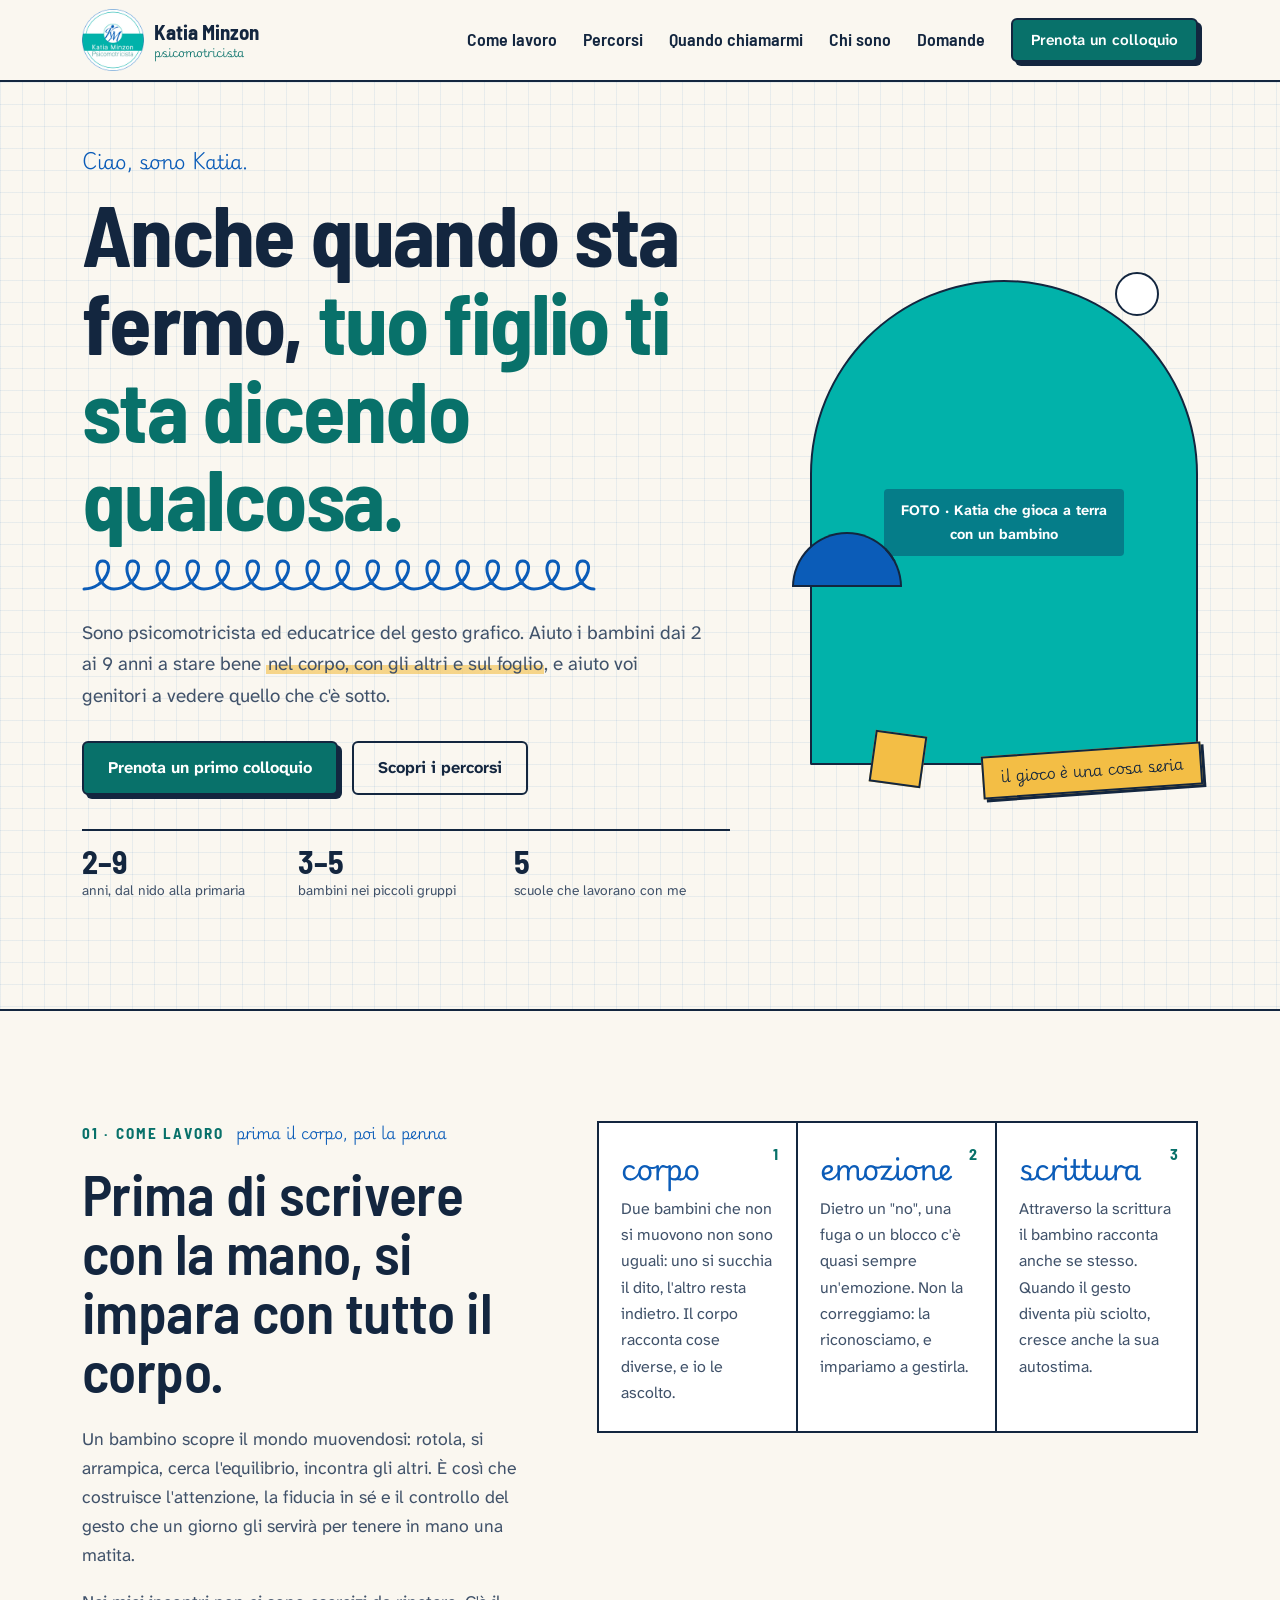
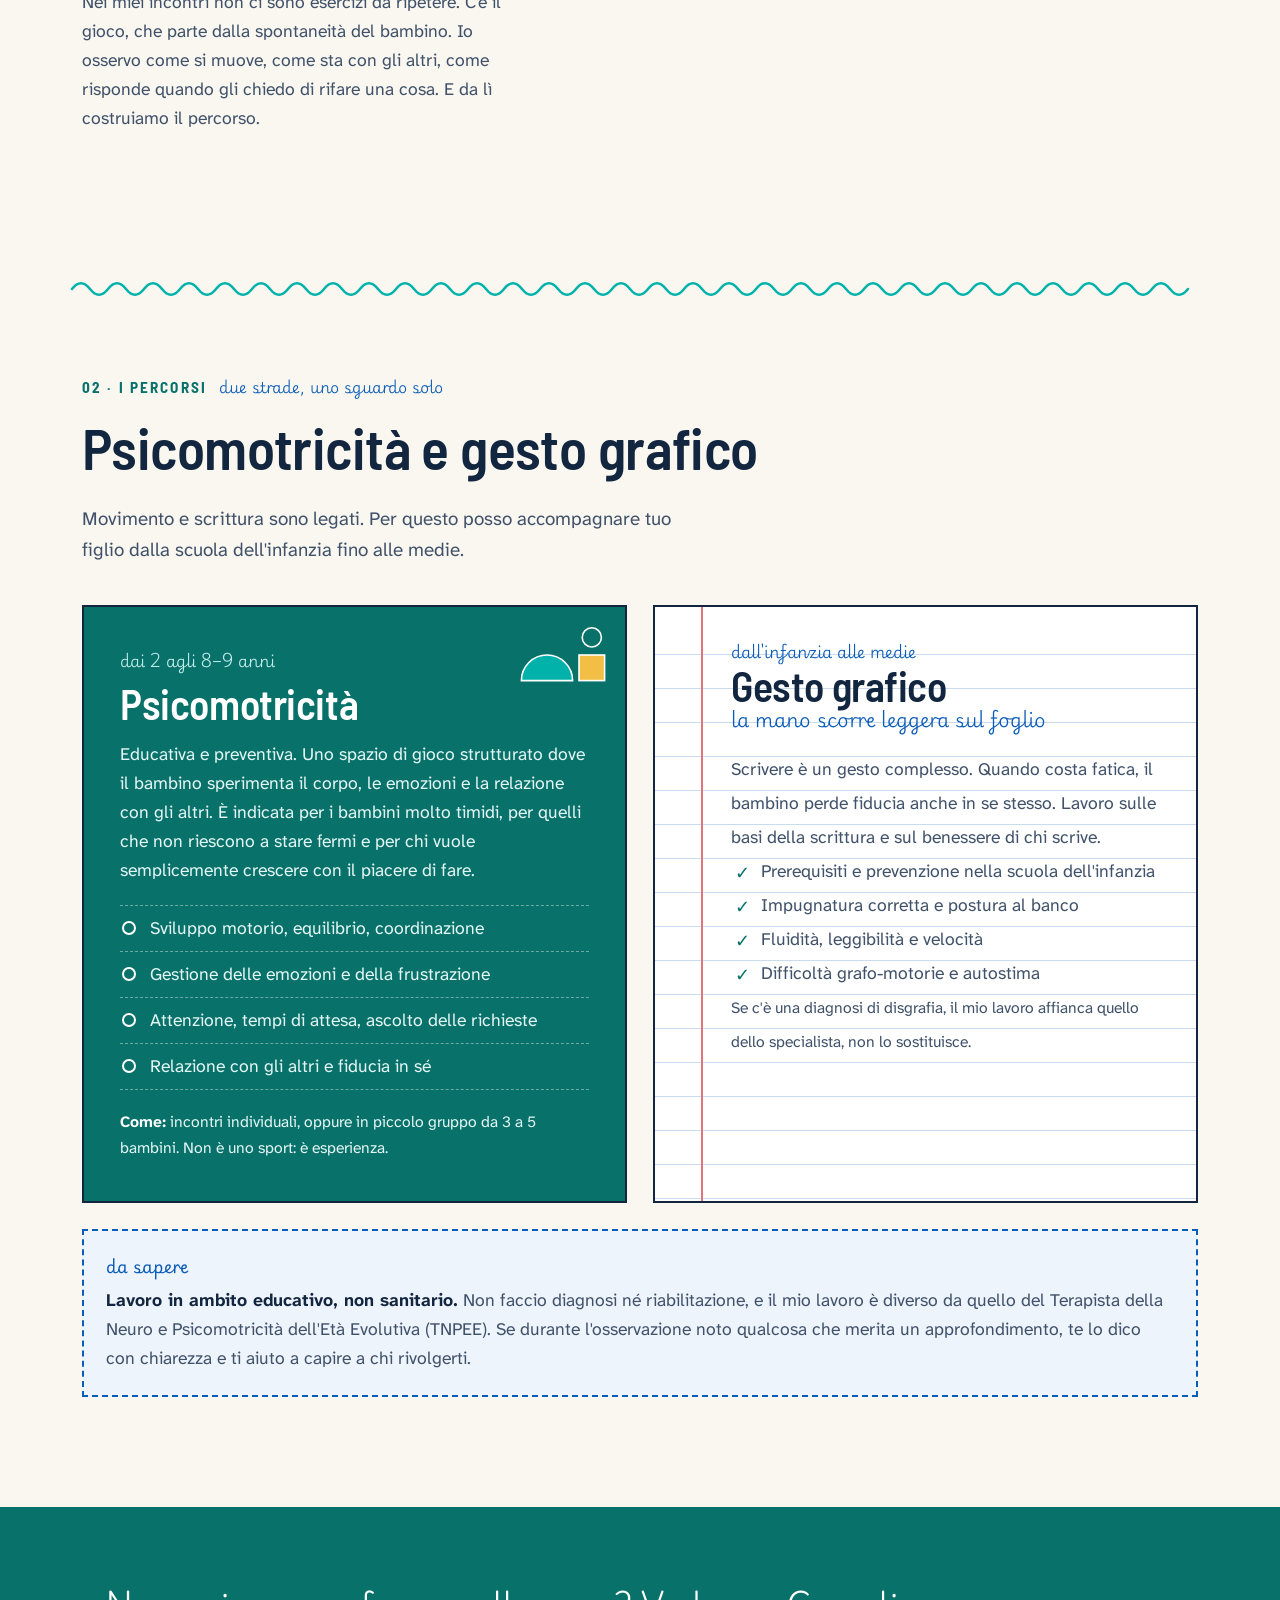
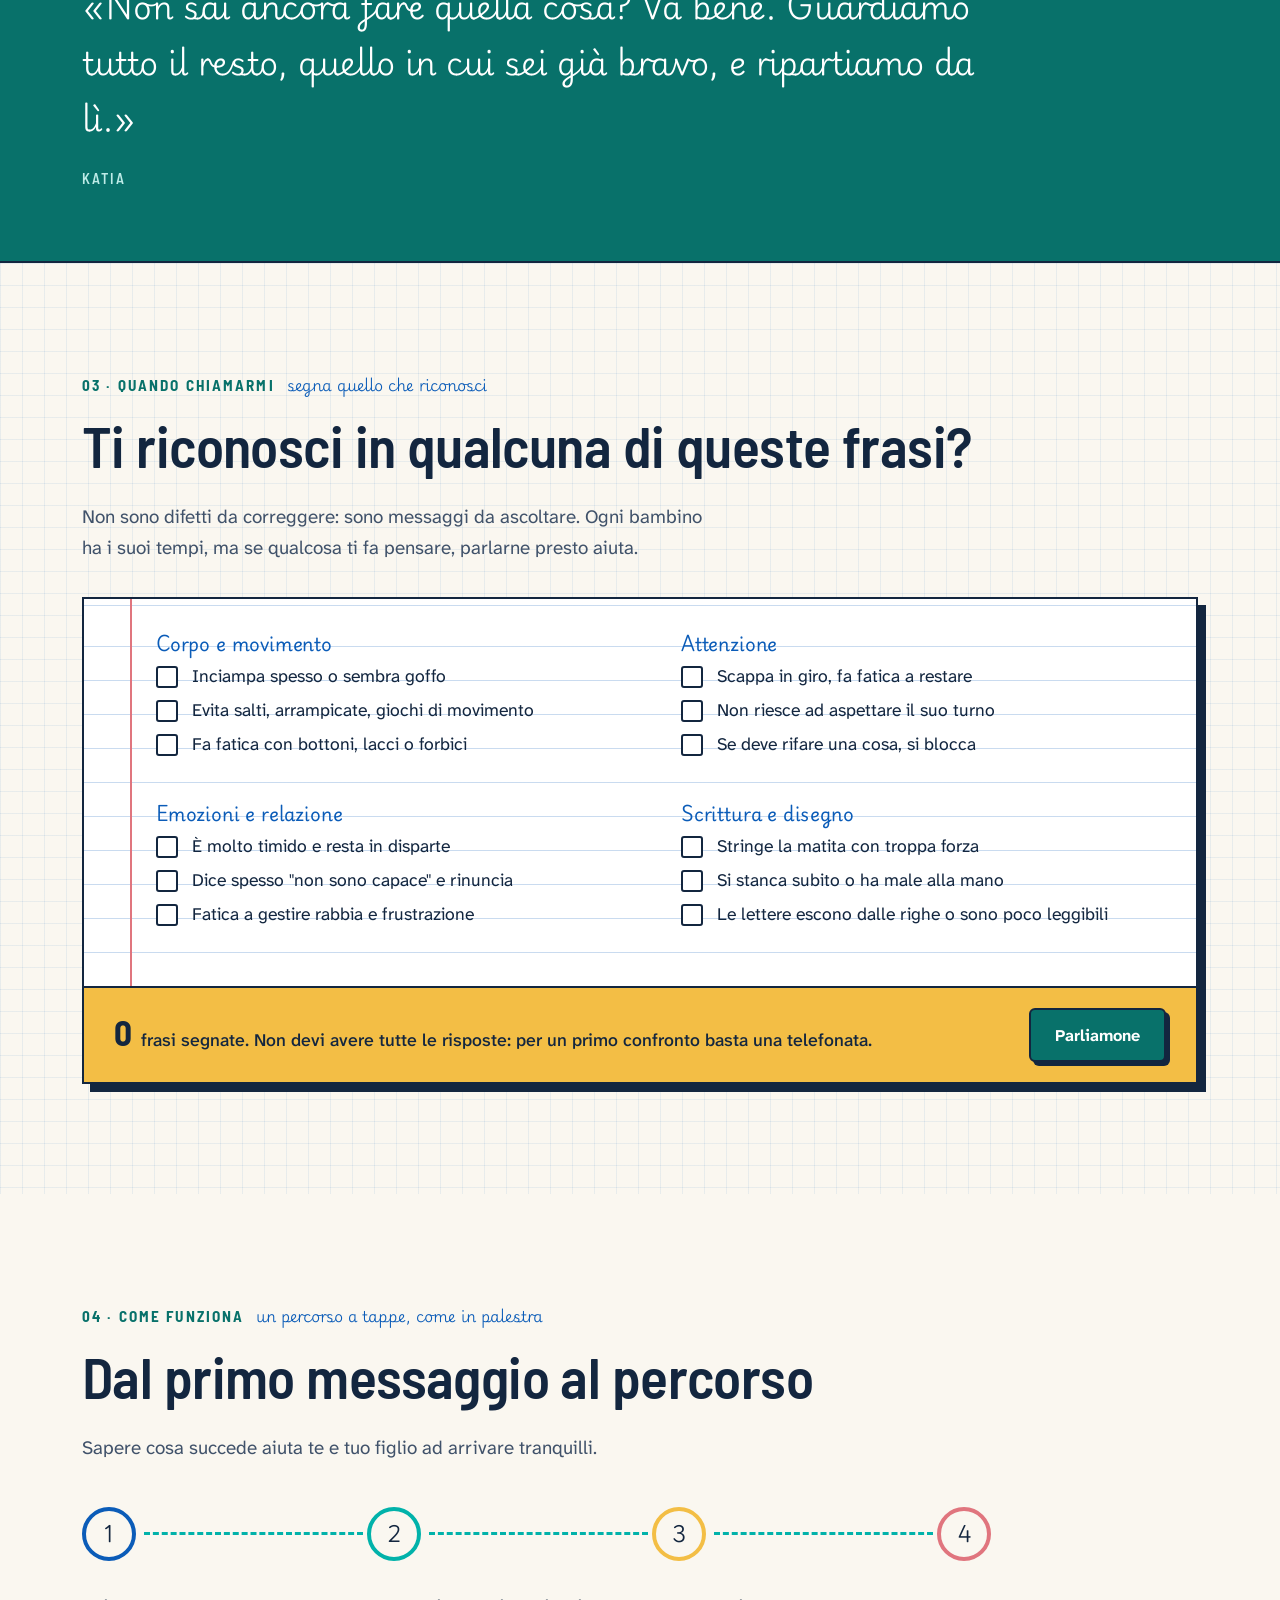
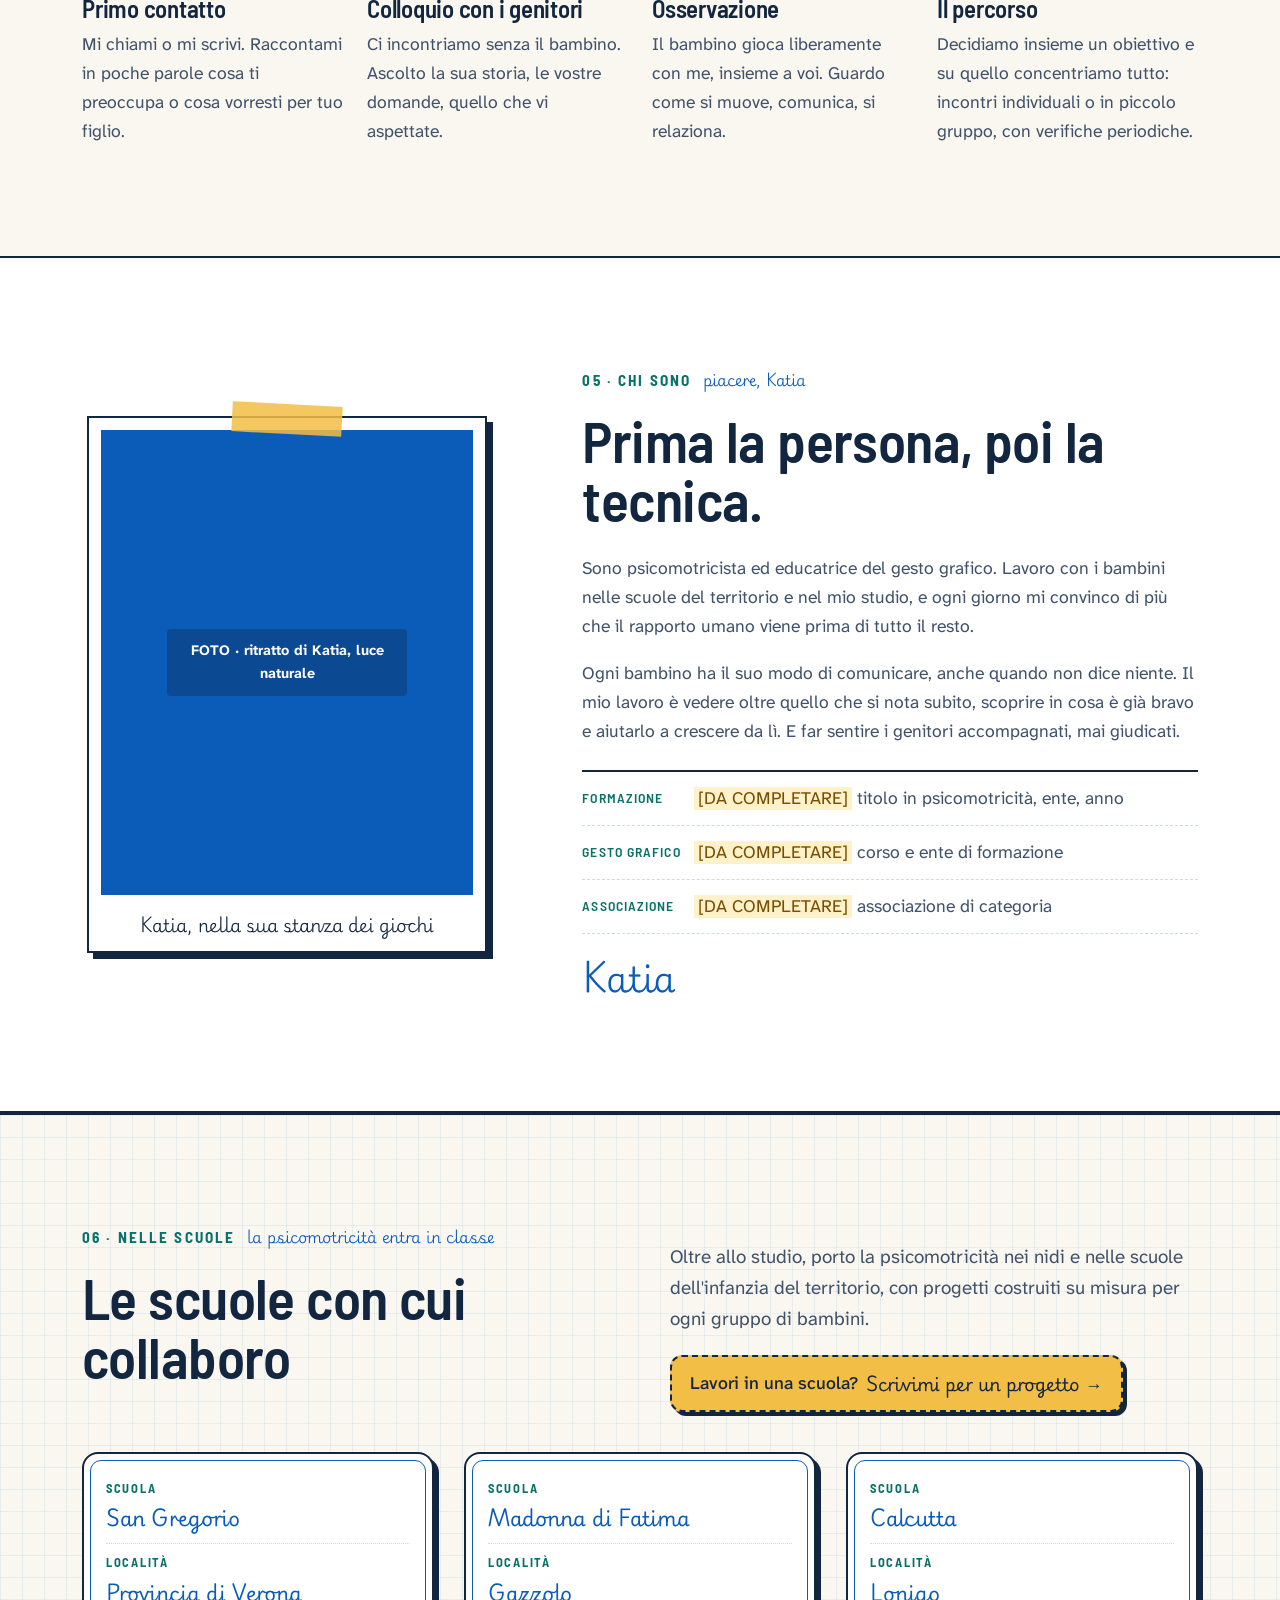
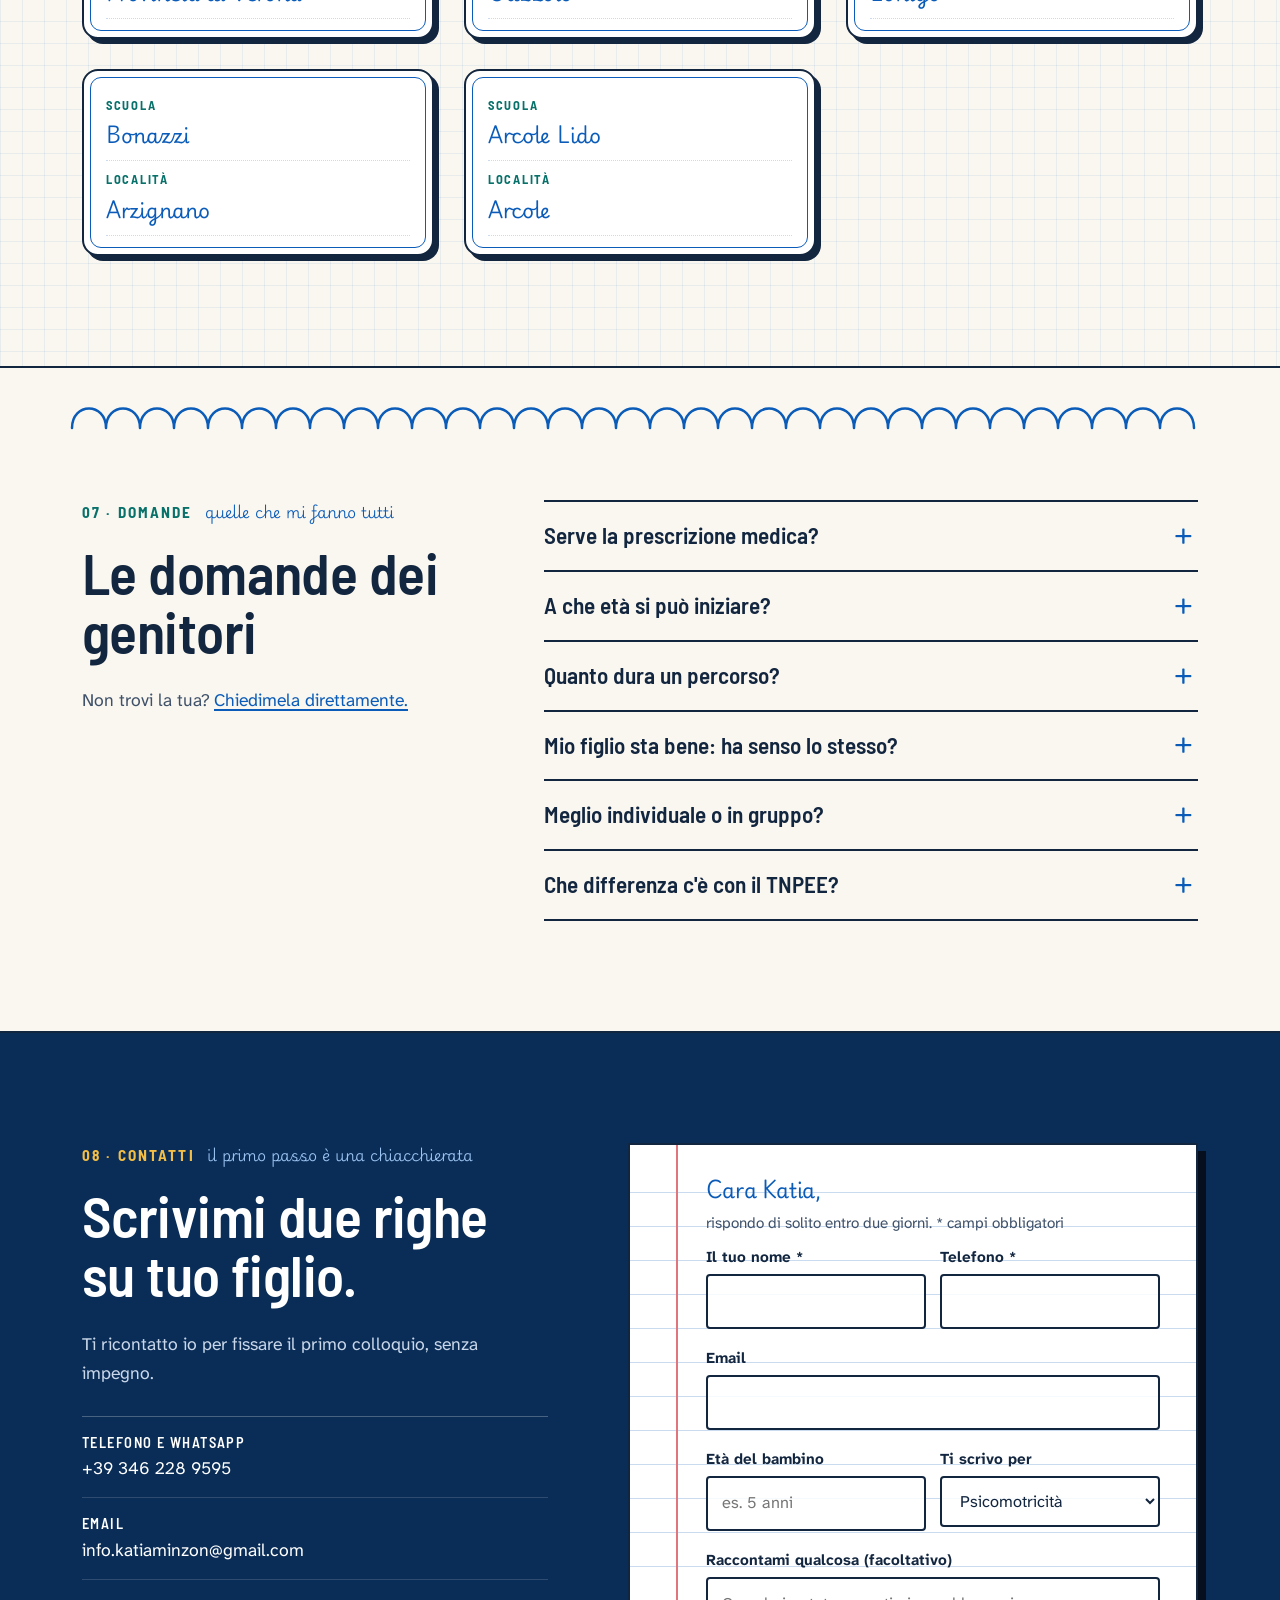
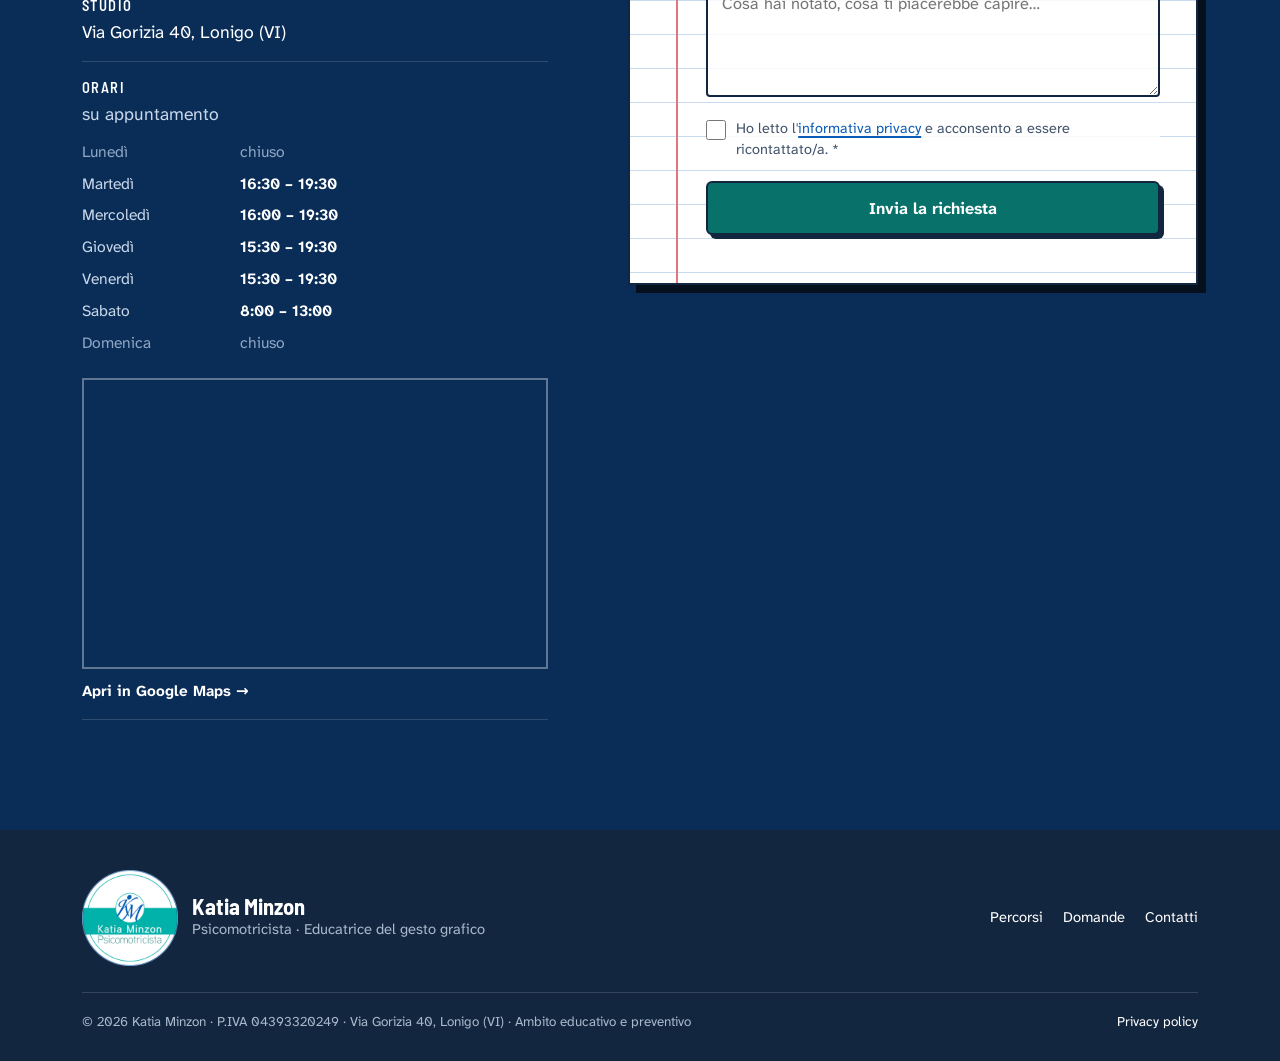
==== commit f9b1b452: "Scuole: tolta Sant'Andrea, località San Gregorio Co-Authored-By: Claude Opus 5.5 <noreply@anthropic." ====
--- a/index.html
+++ b/index.html
@@ -95,7 +95,7 @@
       <div class="facts reveal d3">
         <div><b>2–9</b><span>anni, dal nido alla primaria</span></div>
         <div><b>3–5</b><span>bambini nei piccoli gruppi</span></div>
-        <div><b>6</b><span>scuole che lavorano con me</span></div>
+        <div><b>5</b><span>scuole che lavorano con me</span></div>
       </div>
     </div>
     <div class="hero-media reveal d2">
@@ -277,6 +277,8 @@
       <li class="label reveal ">
         <span class="label-top">Scuola</span>
         <span class="label-line hand">San Gregorio</span>
+        <span class="label-top">Località</span>
+        <span class="label-line hand">Provincia di Verona</span>
       </li>
       <li class="label reveal d1">
         <span class="label-top">Scuola</span>
@@ -295,10 +297,6 @@
         <span class="label-line hand">Bonazzi</span>
         <span class="label-top">Località</span>
         <span class="label-line hand">Arzignano</span>
-      </li>
-      <li class="label reveal d1">
-        <span class="label-top">Scuola</span>
-        <span class="label-line hand">Sant'Andrea</span>
       </li>
       <li class="label reveal d2">
         <span class="label-top">Scuola</span>
